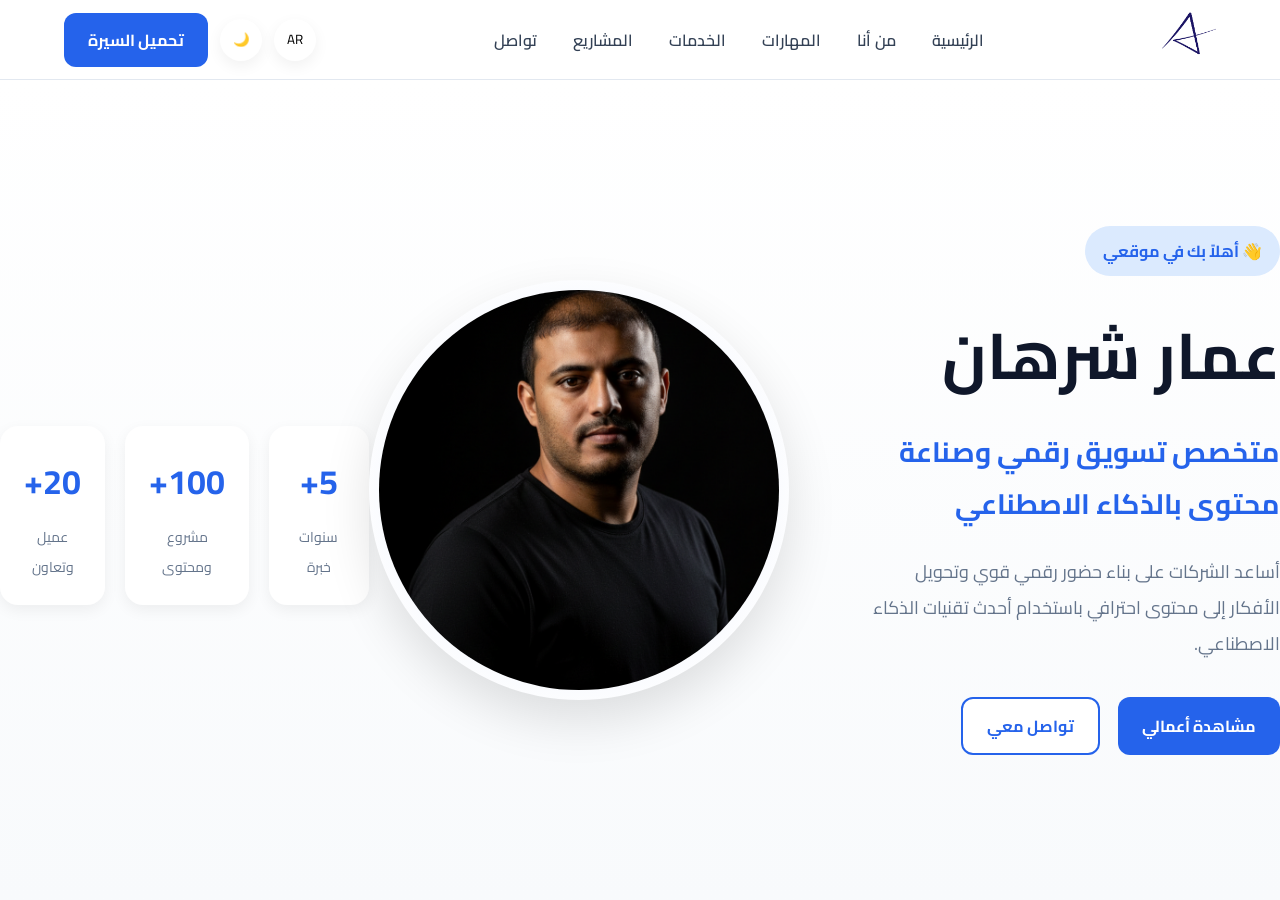
==== index.html @ 047b52b3 "Build premium header and hero section" ====
<!DOCTYPE html>
<html lang="ar" dir="rtl">

<head>

    <meta charset="UTF-8">

    <meta name="viewport" content="width=device-width, initial-scale=1.0">

    <title>عمار شرهان | Digital Marketing & AI</title>

    <meta name="description"
        content="الموقع الشخصي لعمار شرهان - متخصص في التسويق الرقمي وصناعة المحتوى الإبداعي بالذكاء الاصطناعي.">

    <!-- Google Font -->

    <link rel="preconnect" href="https://fonts.googleapis.com">

    <link rel="preconnect" href="https://fonts.gstatic.com" crossorigin>

    <link href="https://fonts.googleapis.com/css2?family=Cairo:wght@300;400;500;600;700;800&display=swap"
        rel="stylesheet">

    <!-- CSS -->

    <link rel="stylesheet" href="assets/css/variables.css">

    <link rel="stylesheet" href="assets/css/reset.css">

    <link rel="stylesheet" href="assets/css/typography.css">

    <link rel="stylesheet" href="assets/css/layout.css">

    <link rel="stylesheet" href="assets/css/components.css">

    <link rel="stylesheet" href="assets/css/style.css">

    <link rel="stylesheet" href="assets/css/responsive.css">

</head>

<body>

    <main>

        <header class="header">

    <div class="container">

        <a href="#" class="logo">

            <img src="assets/images/logo/logo.png" alt="Ammar Sharhan Logo">

        </a>

        <nav class="nav">

            <ul>

                <li><a href="#hero">الرئيسية</a></li>

                <li><a href="#about">من أنا</a></li>

                <li><a href="#skills">المهارات</a></li>

                <li><a href="#services">الخدمات</a></li>

                <li><a href="#projects">المشاريع</a></li>

                <li><a href="#contact">تواصل</a></li>

            </ul>

        </nav>

        <div class="header-actions">

            <button class="icon-btn" aria-label="تغيير اللغة">
                AR
            </button>

            <button class="icon-btn" aria-label="الوضع الليلي">
                🌙
            </button>

            <a href="assets/documents/ammar-sharhan-cv.pdf"
               class="btn btn-primary"
               download>

                تحميل السيرة

            </a>

        </div>

    </div>

</header>
<section id="hero" class="hero">

    <div class="container hero-container">

        <div class="hero-content">

            <span class="hero-badge">
                👋 أهلاً بك في موقعي
            </span>

            <h1>عمار شرهان</h1>

            <h2>
                متخصص تسويق رقمي وصناعة محتوى بالذكاء الاصطناعي
            </h2>

            <p>

                أساعد الشركات على بناء حضور رقمي قوي وتحويل الأفكار إلى محتوى احترافي باستخدام أحدث تقنيات الذكاء الاصطناعي.

            </p>

            <div class="hero-buttons">

                <a href="#projects" class="btn btn-primary">

                    مشاهدة أعمالي

                </a>

                <a href="#contact" class="btn btn-secondary">

                    تواصل معي

                </a>

            </div>

        </div>

        <div class="hero-image">

            <div class="hero-image-wrapper">

                <img src="assets/images/profile/profile.png"
                     alt="عمار شرهان">

            </div>

        </div>

    </div>
<div class="hero-stats">

    <div class="stat-card">

        <h3>5+</h3>

        <span>سنوات خبرة</span>

    </div>

    <div class="stat-card">

        <h3>100+</h3>

        <span>مشروع ومحتوى</span>

    </div>

    <div class="stat-card">

        <h3>20+</h3>

        <span>عميل وتعاون</span>

    </div>

</div>
</section>

        <section id="about"></section>

        <section id="skills"></section>

        <section id="services"></section>

        <section id="projects"></section>

        <section id="experience"></section>

        <section id="blog"></section>

        <section id="contact"></section>

    </main>

    <footer id="footer"></footer>

    <script src="assets/js/language.js"></script>

    <script src="assets/js/app.js"></script>

</body>

</html>
---- assets/css/variables.css ----
/* ==========================================
   Design Tokens
========================================== */

:root {

    /* Colors */

    --primary: #2563eb;
    --primary-dark: #1d4ed8;
    --primary-light: #dbeafe;

    --secondary: #0f172a;

    --text: #334155;
    --text-light: #64748b;

    --background: #f8fafc;
    --white: #ffffff;
    --border: #e2e8f0;

    /* Typography */

    --font-family: "Cairo", sans-serif;

    /* Radius */

    --radius-sm: 8px;
    --radius-md: 12px;
    --radius-lg: 20px;

    /* Shadows */

    --shadow-sm: 0 5px 15px rgba(0,0,0,.06);

    --shadow-md: 0 10px 30px rgba(0,0,0,.08);

    --shadow-lg: 0 20px 50px rgba(0,0,0,.12);

    /* Transition */

    --transition: .3s ease;

}
---- assets/css/typography.css ----
h1,h2,h3,h4,h5,h6{

    color:var(--secondary);

    font-weight:700;

}

p{

    color:var(--text-light);

    line-height:1.9;

}

.section-title{

    font-size:42px;

    margin-bottom:20px;

}

.section-description{

    max-width:700px;

}
---- assets/css/layout.css ----
/* ==========================================
   Layout
========================================== */

.container{
    width:min(1200px,90%);
    margin-inline:auto;
}

/* ==========================================
   Header
========================================== */

.header{

    position:fixed;

    top:0;

    right:0;

    width:100%;

    height:80px;

    background:rgba(255,255,255,.9);

    backdrop-filter:blur(12px);

    border-bottom:1px solid var(--border);

    z-index:999;

}

.header .container{

    height:100%;

    display:flex;

    align-items:center;

    justify-content:space-between;

}

.logo img{

    width:54px;

}

.nav ul{

    display:flex;

    align-items:center;

    gap:36px;

}

.nav a{

    font-weight:600;

    transition:var(--transition);

}

.nav a:hover{

    color:var(--primary);

}

.header-actions{

    display:flex;

    align-items:center;

    gap:12px;

}

/* ==========================================
   Hero
========================================== */

.hero{

    min-height:calc(100vh - 80px);

    display:flex;

    align-items:center;

    background:linear-gradient(180deg,#ffffff 0%,#f8fafc 100%);

}

.hero-container{

    display:grid;

    grid-template-columns:1.2fr .8fr;

    align-items:center;

    gap:80px;

}

.hero-content h1{

    font-size:64px;

    margin:20px 0 10px;

}

.hero-content h2{

    font-size:28px;

    color:var(--primary);

    margin-bottom:24px;

    font-weight:700;

}

.hero-content p{

    max-width:620px;

    font-size:18px;

    line-height:2;

    margin-bottom:35px;

}

.hero-buttons{

    display:flex;

    gap:18px;

    flex-wrap:wrap;

}

.hero-image{

    display:flex;

    justify-content:center;

}

.hero-image-wrapper{

    width:420px;

    height:420px;

    border-radius:50%;

    overflow:hidden;

    background:#fff;

    padding:10px;

    box-shadow:var(--shadow-lg);

    position:relative;

}

.hero-image-wrapper::before{

    content:"";

    position:absolute;

    inset:-20px;

    border-radius:50%;

    background:radial-gradient(circle,
    rgba(37,99,235,.18),
    transparent 70%);

    z-index:0;

}

.hero-image-wrapper img{

    position:relative;

    z-index:1;

    width:100%;

    height:100%;

    object-fit:cover;

    border-radius:50%;

}
---- assets/css/components.css ----
/* ==========================================
   Hero Badge
========================================== */

.hero-badge{

    display:inline-flex;

    align-items:center;

    padding:10px 18px;

    border-radius:999px;

    background:var(--primary-light);

    color:var(--primary);

    font-weight:700;

}

/* ==========================================
   Buttons
========================================== */

.btn{

    display:inline-flex;

    align-items:center;

    justify-content:center;

    padding:14px 28px;

    border-radius:12px;

    font-weight:700;

    transition:.3s;

}

.btn-primary{

    background:var(--primary);

    color:#fff;

}

.btn-primary:hover{

    background:var(--primary-dark);

    transform:translateY(-2px);

}

.btn-secondary{

    border:2px solid var(--primary);

    color:var(--primary);

    background:#fff;

}

.btn-secondary:hover{

    background:var(--primary);

    color:#fff;

}
/* ==========================================
   Stats
========================================== */

.hero-stats{

    display:grid;

    grid-template-columns:repeat(3,1fr);

    gap:20px;

    margin-top:50px;

}

.stat-card{

    background:#fff;

    padding:24px;

    border-radius:18px;

    text-align:center;

    box-shadow:var(--shadow-sm);

    transition:.3s;

}

.stat-card:hover{

    transform:translateY(-5px);

    box-shadow:var(--shadow-md);

}

.stat-card h3{

    font-size:34px;

    color:var(--primary);

    margin-bottom:8px;

}

.stat-card span{

    color:var(--text-light);

    font-size:14px;

}
---- assets/css/style.css ----
body{

    padding-top:80px;

}

.icon-btn{

    width:42px;

    height:42px;

    border:none;

    border-radius:50%;

    background:var(--white);

    box-shadow:var(--shadow-sm);

    cursor:pointer;

    transition:var(--transition);

}

.icon-btn:hover{

    background:var(--primary);

    color:#fff;

}

.btn{

    display:inline-flex;

    align-items:center;

    justify-content:center;

    padding:12px 24px;

    border-radius:12px;

    font-weight:700;

}

.btn-primary{

    background:var(--primary);

    color:#fff;

    transition:var(--transition);

}

.btn-primary:hover{

    background:var(--primary-dark);

}
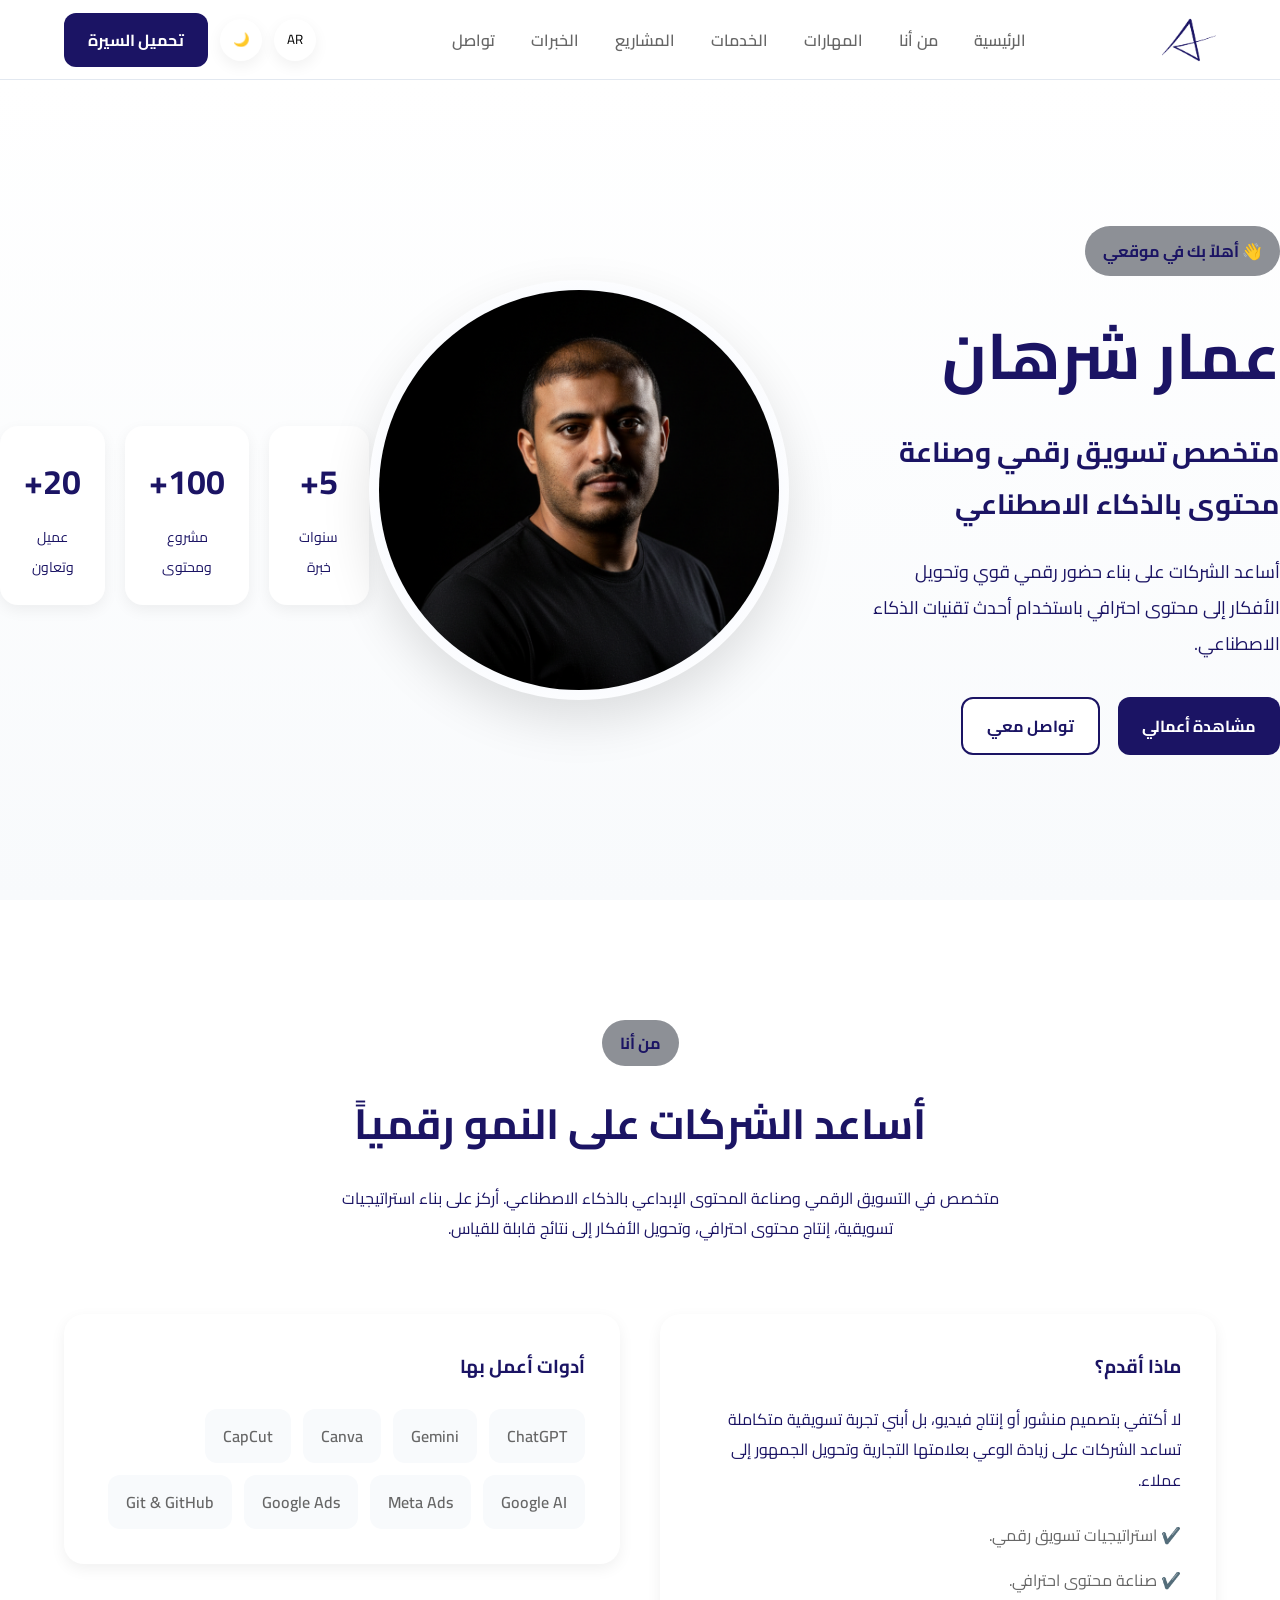
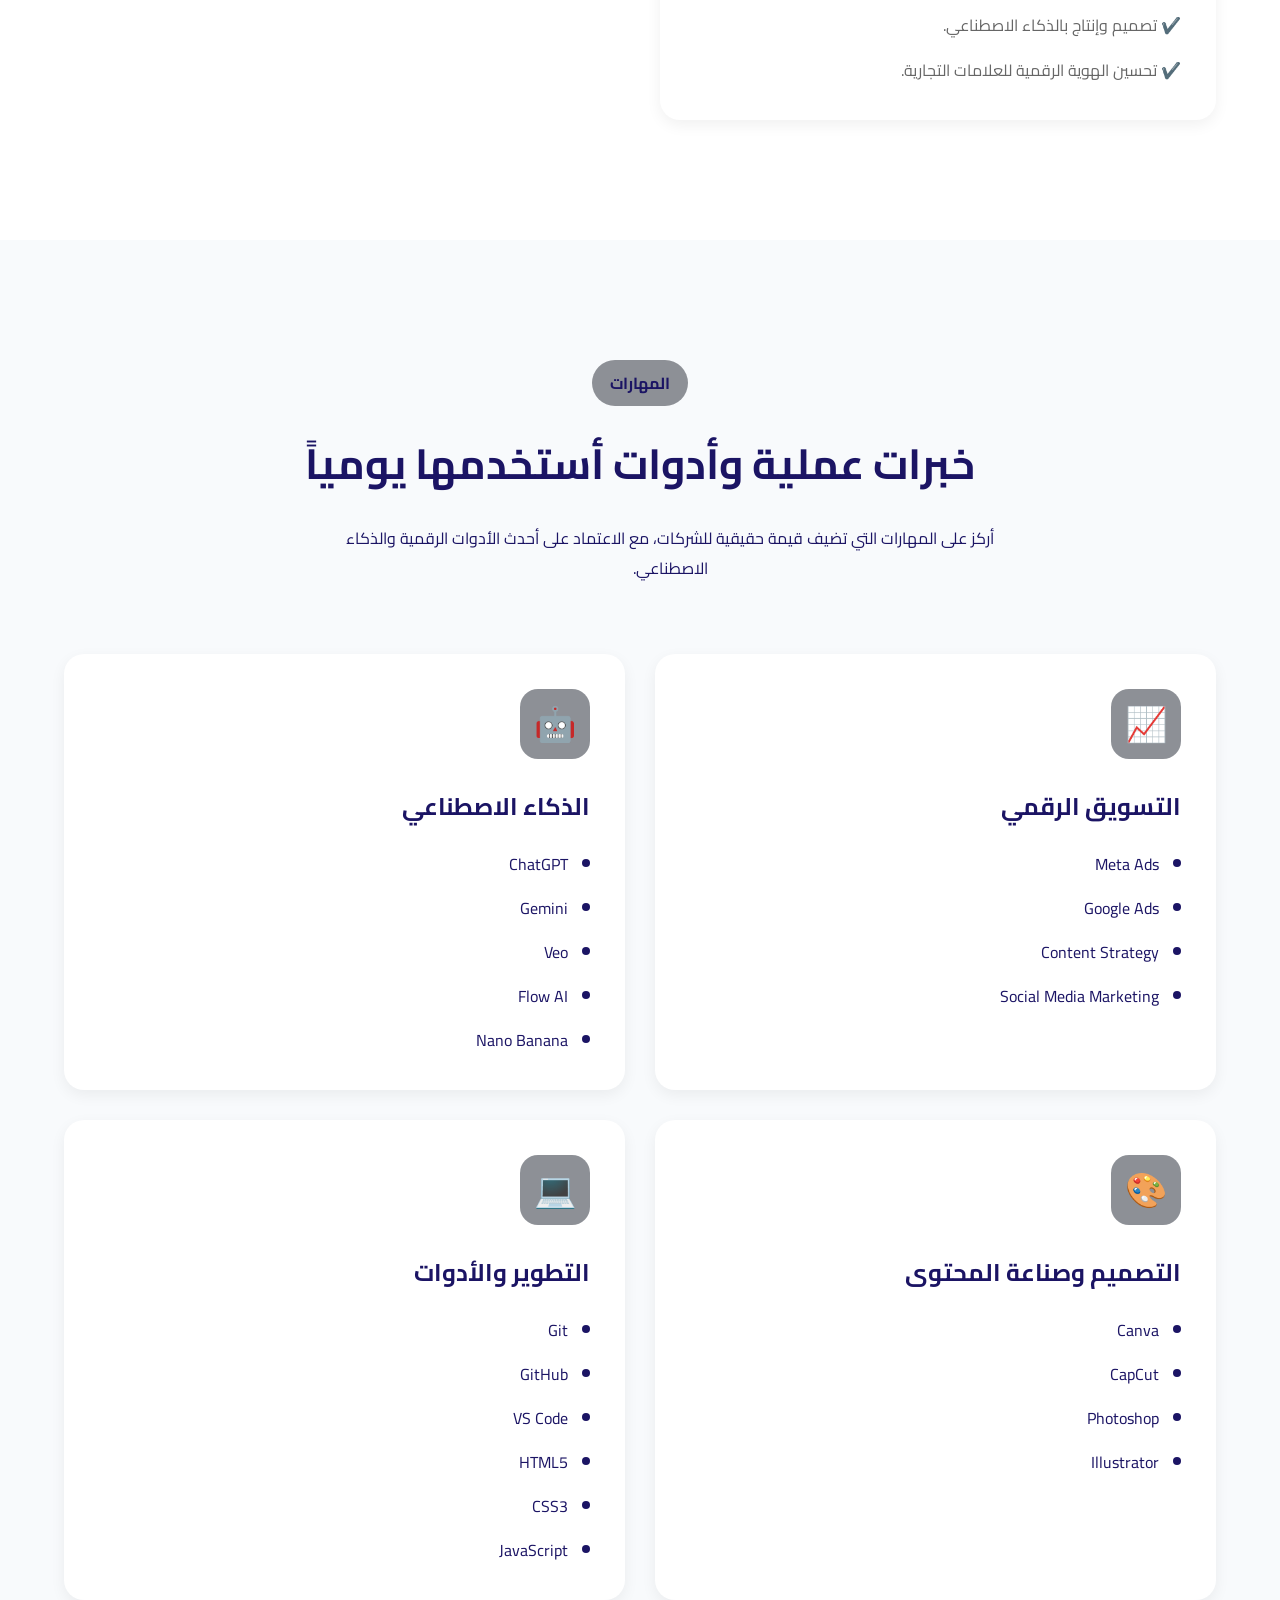
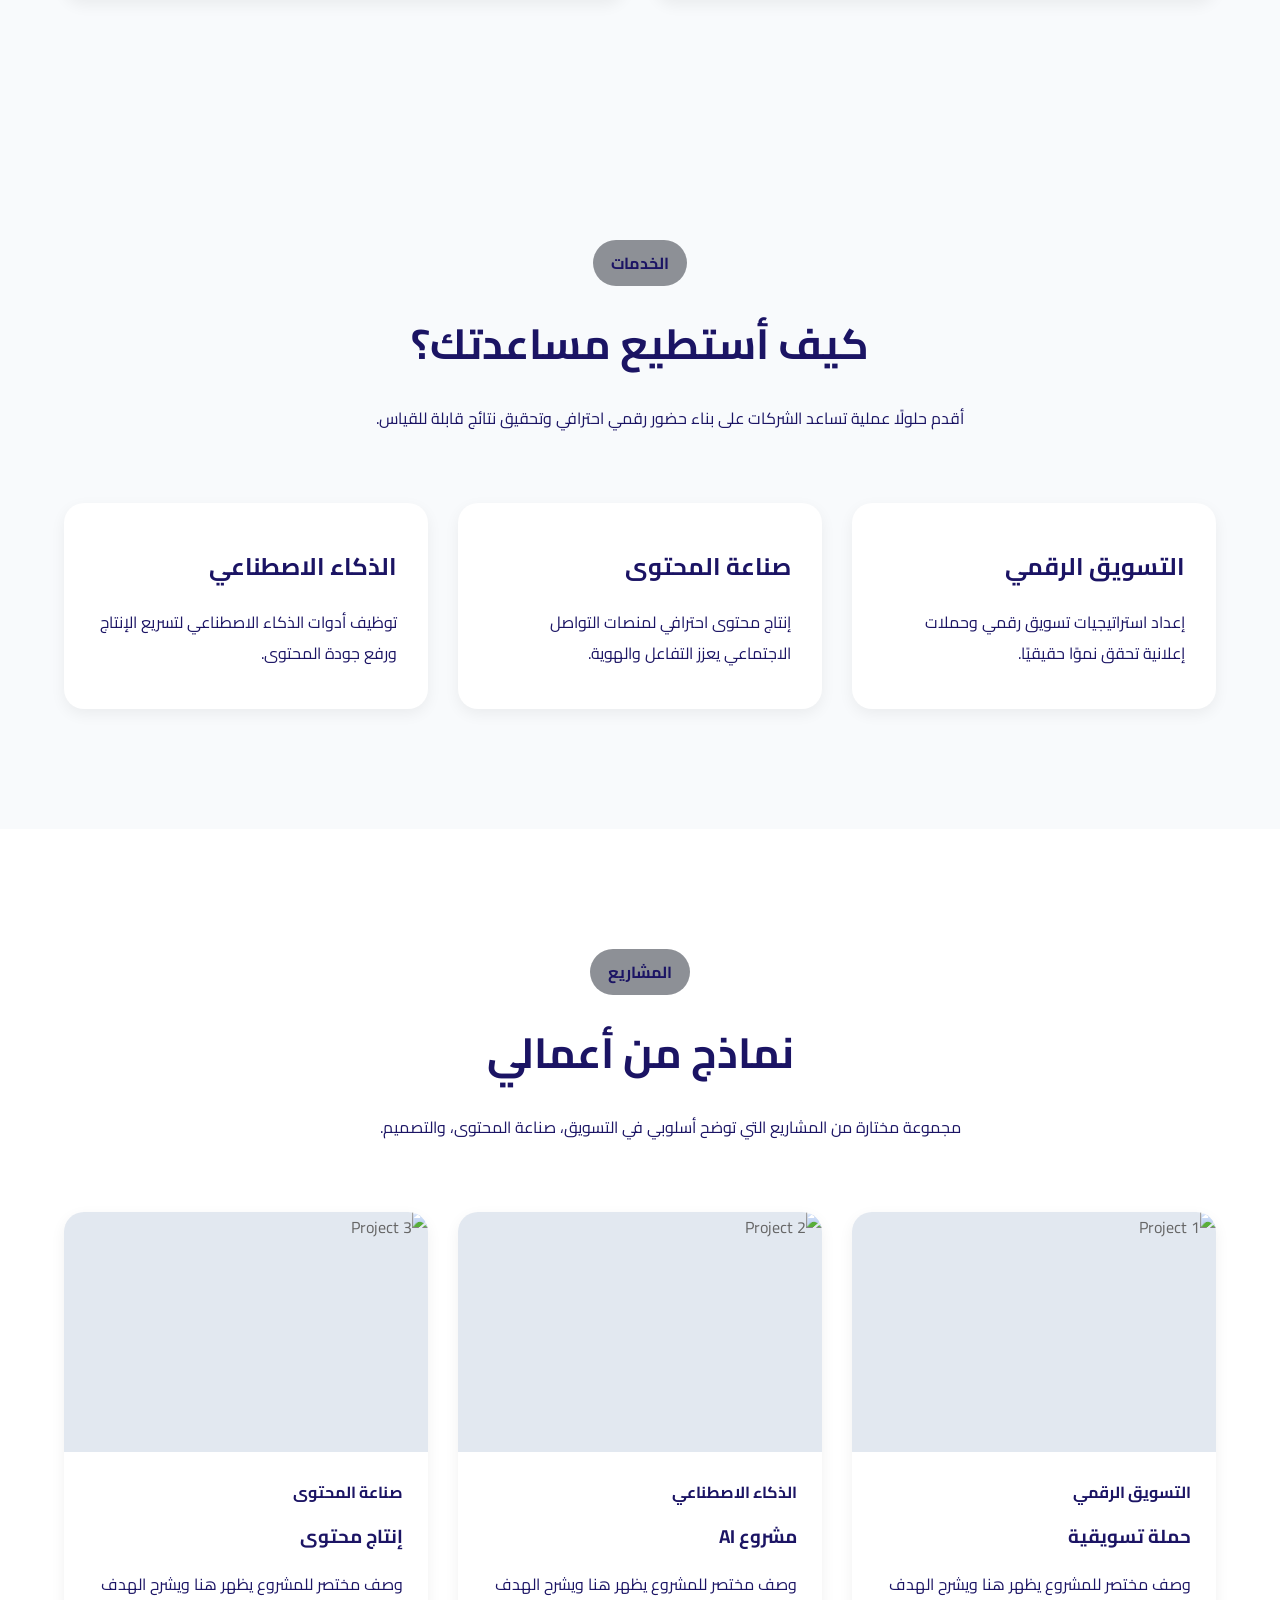
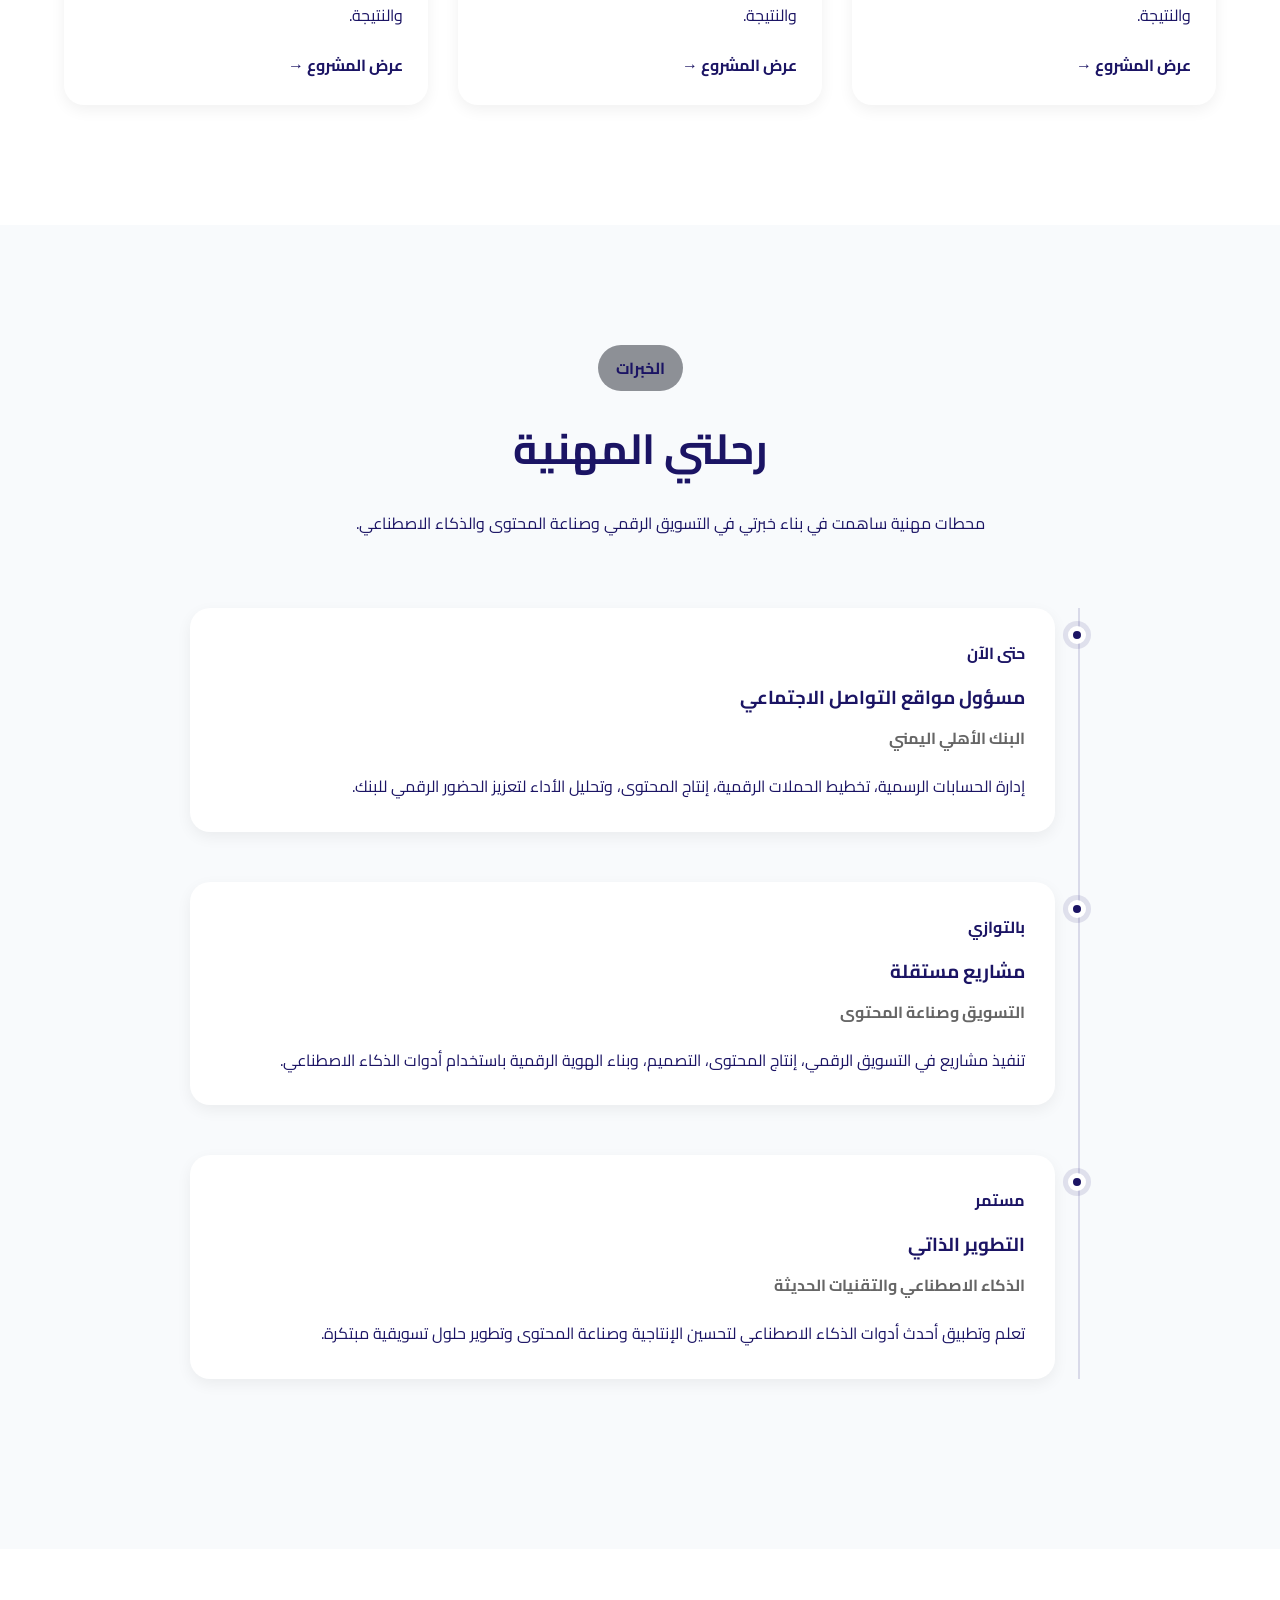
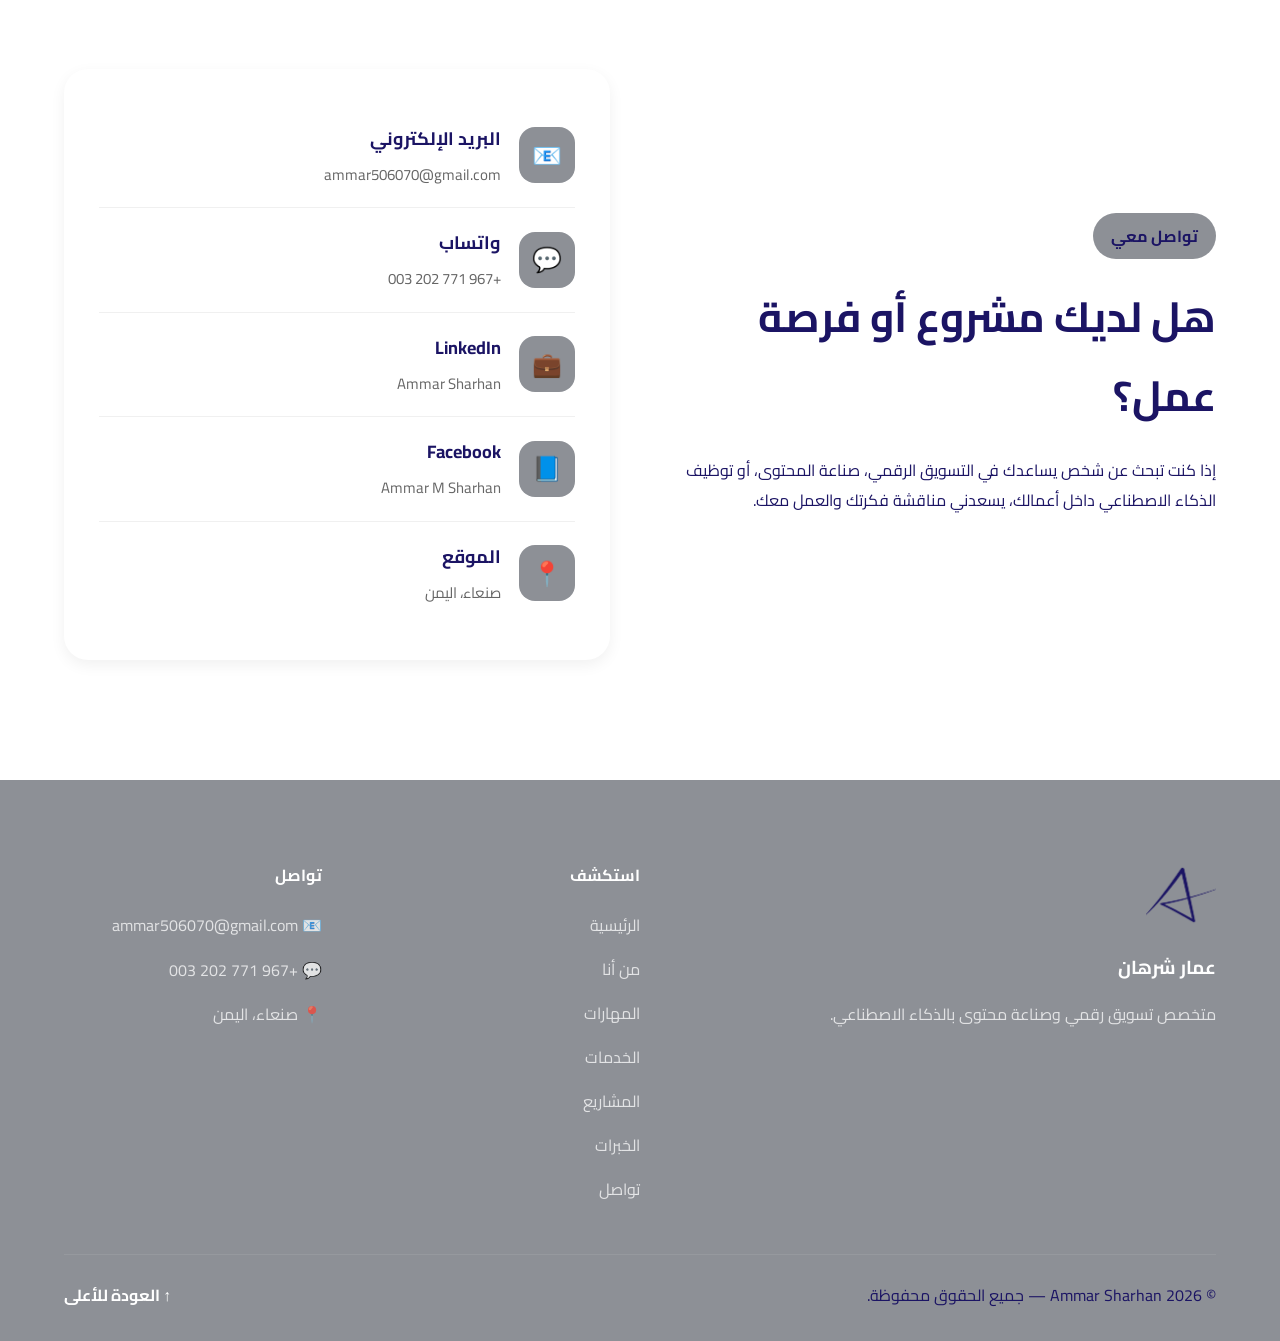
==== commit 1f4ae399: "Complete Sprint 1 - Full portfolio structure" ====
--- a/index.html
+++ b/index.html
@@ -66,6 +66,8 @@
                 <li><a href="#services">الخدمات</a></li>
 
                 <li><a href="#projects">المشاريع</a></li>
+
+                <li><a href="#experience">الخبرات</a></li>
 
                 <li><a href="#contact">تواصل</a></li>
 
@@ -177,23 +179,605 @@
 </div>
 </section>
 
-        <section id="about"></section>
-
-        <section id="skills"></section>
-
-        <section id="services"></section>
-
-        <section id="projects"></section>
-
-        <section id="experience"></section>
-
+        <section id="about" class="about">
+
+    <div class="container">
+
+        <div class="section-header">
+
+            <span class="section-badge">من أنا</span>
+
+            <h2 class="section-title">أساعد الشركات على النمو رقمياً</h2>
+
+            <p class="section-description">
+                متخصص في التسويق الرقمي وصناعة المحتوى الإبداعي بالذكاء الاصطناعي.
+                أركز على بناء استراتيجيات تسويقية، إنتاج محتوى احترافي، وتحويل الأفكار
+                إلى نتائج قابلة للقياس.
+            </p>
+
+        </div>
+
+        <div class="about-grid">
+
+            <div class="about-text">
+
+                <h3>ماذا أقدم؟</h3>
+
+                <p>
+                    لا أكتفي بتصميم منشور أو إنتاج فيديو، بل أبني تجربة تسويقية متكاملة
+                    تساعد الشركات على زيادة الوعي بعلامتها التجارية وتحويل الجمهور إلى عملاء.
+                </p>
+
+                <ul class="about-list">
+
+                    <li>✔️ استراتيجيات تسويق رقمي.</li>
+
+                    <li>✔️ صناعة محتوى احترافي.</li>
+
+                    <li>✔️ تصميم وإنتاج بالذكاء الاصطناعي.</li>
+
+                    <li>✔️ تحسين الهوية الرقمية للعلامات التجارية.</li>
+
+                </ul>
+
+            </div>
+
+            <div class="about-tools">
+
+                <h3>أدوات أعمل بها</h3>
+
+                <div class="tools-grid">
+
+                    <span>ChatGPT</span>
+                    <span>Gemini</span>
+                    <span>Canva</span>
+                    <span>CapCut</span>
+                    <span>Google AI</span>
+                    <span>Meta Ads</span>
+                    <span>Google Ads</span>
+                    <span>Git & GitHub</span>
+
+                </div>
+
+            </div>
+
+        </div>
+
+    </div>
+
+</section>
+
+        <section id="skills" class="skills">
+
+    <div class="container">
+
+        <div class="section-header">
+
+            <span class="section-badge">المهارات</span>
+
+            <h2 class="section-title">
+                خبرات عملية وأدوات أستخدمها يومياً
+            </h2>
+
+            <p class="section-description">
+                أركز على المهارات التي تضيف قيمة حقيقية للشركات، مع الاعتماد على أحدث الأدوات الرقمية والذكاء الاصطناعي.
+            </p>
+
+        </div>
+
+        <div class="skills-grid">
+
+            <article class="skill-card">
+
+                <div class="skill-icon">📈</div>
+
+                <h3>التسويق الرقمي</h3>
+
+                <ul>
+
+                    <li>Meta Ads</li>
+
+                    <li>Google Ads</li>
+
+                    <li>Content Strategy</li>
+
+                    <li>Social Media Marketing</li>
+
+                </ul>
+
+            </article>
+
+            <article class="skill-card">
+
+                <div class="skill-icon">🤖</div>
+
+                <h3>الذكاء الاصطناعي</h3>
+
+                <ul>
+
+                    <li>ChatGPT</li>
+
+                    <li>Gemini</li>
+
+                    <li>Veo</li>
+
+                    <li>Flow AI</li>
+
+                    <li>Nano Banana</li>
+
+                </ul>
+
+            </article>
+
+            <article class="skill-card">
+
+                <div class="skill-icon">🎨</div>
+
+                <h3>التصميم وصناعة المحتوى</h3>
+
+                <ul>
+
+                    <li>Canva</li>
+
+                    <li>CapCut</li>
+
+                    <li>Photoshop</li>
+
+                    <li>Illustrator</li>
+
+                </ul>
+
+            </article>
+
+            <article class="skill-card">
+
+                <div class="skill-icon">💻</div>
+
+                <h3>التطوير والأدوات</h3>
+
+                <ul>
+
+                    <li>Git</li>
+
+                    <li>GitHub</li>
+
+                    <li>VS Code</li>
+
+                    <li>HTML5</li>
+
+                    <li>CSS3</li>
+
+                    <li>JavaScript</li>
+
+                </ul>
+
+            </article>
+
+        </div>
+
+    </div>
+
+</section>
+
+        <section id="services" class="services">
+
+    <div class="container">
+
+        <div class="section-header">
+
+            <span class="section-badge">الخدمات</span>
+
+            <h2 class="section-title">كيف أستطيع مساعدتك؟</h2>
+
+            <p class="section-description">
+                أقدم حلولًا عملية تساعد الشركات على بناء حضور رقمي احترافي وتحقيق نتائج قابلة للقياس.
+            </p>
+
+        </div>
+
+        <div class="services-grid">
+
+            <article class="service-card">
+
+                <h3>التسويق الرقمي</h3>
+
+                <p>
+                    إعداد استراتيجيات تسويق رقمي وحملات إعلانية تحقق نموًا حقيقيًا.
+                </p>
+
+            </article>
+
+            <article class="service-card">
+
+                <h3>صناعة المحتوى</h3>
+
+                <p>
+                    إنتاج محتوى احترافي لمنصات التواصل الاجتماعي يعزز التفاعل والهوية.
+                </p>
+
+            </article>
+
+            <article class="service-card">
+
+                <h3>الذكاء الاصطناعي</h3>
+
+                <p>
+                    توظيف أدوات الذكاء الاصطناعي لتسريع الإنتاج ورفع جودة المحتوى.
+                </p>
+
+            </article>
+
+        </div>
+
+    </div>
+
+</section>
+
+        <section id="projects" class="projects">
+
+    <div class="container">
+
+        <div class="section-header">
+
+            <span class="section-badge">المشاريع</span>
+
+            <h2 class="section-title">نماذج من أعمالي</h2>
+
+            <p class="section-description">
+                مجموعة مختارة من المشاريع التي توضح أسلوبي في التسويق، صناعة المحتوى، والتصميم.
+            </p>
+
+        </div>
+
+        <div class="projects-grid">
+
+            <article class="project-card">
+
+                <img src="assets/images/projects/project-01.jpg" alt="Project 1">
+
+                <div class="project-content">
+
+                    <span>التسويق الرقمي</span>
+
+                    <h3>حملة تسويقية</h3>
+
+                    <p>
+                        وصف مختصر للمشروع يظهر هنا ويشرح الهدف والنتيجة.
+                    </p>
+
+                    <a href="#">عرض المشروع →</a>
+
+                </div>
+
+            </article>
+
+            <article class="project-card">
+
+                <img src="assets/images/projects/project-02.jpg" alt="Project 2">
+
+                <div class="project-content">
+
+                    <span>الذكاء الاصطناعي</span>
+
+                    <h3>مشروع AI</h3>
+
+                    <p>
+                        وصف مختصر للمشروع يظهر هنا ويشرح الهدف والنتيجة.
+                    </p>
+
+                    <a href="#">عرض المشروع →</a>
+
+                </div>
+
+            </article>
+
+            <article class="project-card">
+
+                <img src="assets/images/projects/project-03.jpg" alt="Project 3">
+
+                <div class="project-content">
+
+                    <span>صناعة المحتوى</span>
+
+                    <h3>إنتاج محتوى</h3>
+
+                    <p>
+                        وصف مختصر للمشروع يظهر هنا ويشرح الهدف والنتيجة.
+                    </p>
+
+                    <a href="#">عرض المشروع →</a>
+
+                </div>
+
+            </article>
+
+        </div>
+
+    </div>
+
+</section>
+
+<section id="experience" class="experience">
+
+    <div class="container">
+
+        <div class="section-header">
+
+            <span class="section-badge">الخبرات</span>
+
+            <h2 class="section-title">رحلتي المهنية</h2>
+
+            <p class="section-description">
+                محطات مهنية ساهمت في بناء خبرتي في التسويق الرقمي وصناعة المحتوى والذكاء الاصطناعي.
+            </p>
+
+        </div>
+
+        <div class="timeline">
+
+            <article class="timeline-item">
+
+                <div class="timeline-dot"></div>
+
+                <div class="timeline-content">
+
+                    <span class="timeline-date">
+                        حتى الآن
+                    </span>
+
+                    <h3>مسؤول مواقع التواصل الاجتماعي</h3>
+
+                    <h4>البنك الأهلي اليمني</h4>
+
+                    <p>
+                        إدارة الحسابات الرسمية، تخطيط الحملات الرقمية، إنتاج المحتوى، وتحليل الأداء لتعزيز الحضور الرقمي للبنك.
+                    </p>
+
+                </div>
+
+            </article>
+
+            <article class="timeline-item">
+
+                <div class="timeline-dot"></div>
+
+                <div class="timeline-content">
+
+                    <span class="timeline-date">
+                        بالتوازي
+                    </span>
+
+                    <h3>مشاريع مستقلة</h3>
+
+                    <h4>التسويق وصناعة المحتوى</h4>
+
+                    <p>
+                        تنفيذ مشاريع في التسويق الرقمي، إنتاج المحتوى، التصميم، وبناء الهوية الرقمية باستخدام أدوات الذكاء الاصطناعي.
+                    </p>
+
+                </div>
+
+            </article>
+
+            <article class="timeline-item">
+
+                <div class="timeline-dot"></div>
+
+                <div class="timeline-content">
+
+                    <span class="timeline-date">
+                        مستمر
+                    </span>
+
+                    <h3>التطوير الذاتي</h3>
+
+                    <h4>الذكاء الاصطناعي والتقنيات الحديثة</h4>
+
+                    <p>
+                        تعلم وتطبيق أحدث أدوات الذكاء الاصطناعي لتحسين الإنتاجية وصناعة المحتوى وتطوير حلول تسويقية مبتكرة.
+                    </p>
+
+                </div>
+
+            </article>
+
+        </div>
+
+    </div>
+
+</section>
         <section id="blog"></section>
 
-        <section id="contact"></section>
+        <section id="contact" class="contact">
+
+    <div class="container">
+
+        <div class="contact-wrapper">
+
+            <div class="contact-content">
+
+                <span class="section-badge">
+                    تواصل معي
+                </span>
+
+                <h2 class="section-title">
+                    هل لديك مشروع أو فرصة عمل؟
+                </h2>
+
+                <p class="section-description">
+
+                    إذا كنت تبحث عن شخص يساعدك في التسويق الرقمي،
+                    صناعة المحتوى، أو توظيف الذكاء الاصطناعي داخل
+                    أعمالك، يسعدني مناقشة فكرتك والعمل معك.
+
+                </p>
+
+            </div>
+
+            <div class="contact-card">
+
+                <a href="mailto:ammar506070@gmail.com" class="contact-item">
+
+                    <span>📧</span>
+
+                    <div>
+
+                        <h4>البريد الإلكتروني</h4>
+
+                        <p>ammar506070@gmail.com</p>
+
+                    </div>
+
+                </a>
+
+                <a href="https://wa.me/967771202003"
+                   target="_blank"
+                   class="contact-item">
+
+                    <span>💬</span>
+
+                    <div>
+
+                        <h4>واتساب</h4>
+
+                        <p>+967 771 202 003</p>
+
+                    </div>
+
+                </a>
+
+                <a href="https://www.linkedin.com/in/ammar-sharhan-7b46651a7"
+                   target="_blank"
+                   class="contact-item">
+
+                    <span>💼</span>
+
+                    <div>
+
+                        <h4>LinkedIn</h4>
+
+                        <p>Ammar Sharhan</p>
+
+                    </div>
+
+                </a>
+
+                <a href="https://www.facebook.com/AmmarMSharhan"
+                   target="_blank"
+                   class="contact-item">
+
+                    <span>📘</span>
+
+                    <div>
+
+                        <h4>Facebook</h4>
+
+                        <p>Ammar M Sharhan</p>
+
+                    </div>
+
+                </a>
+
+                <div class="contact-item">
+
+                    <span>📍</span>
+
+                    <div>
+
+                        <h4>الموقع</h4>
+
+                        <p>صنعاء، اليمن</p>
+
+                    </div>
+
+                </div>
+
+            </div>
+
+        </div>
+
+    </div>
+
+</section>
 
     </main>
 
-    <footer id="footer"></footer>
+    <footer class="footer">
+
+    <div class="container">
+
+        <div class="footer-grid">
+
+            <div class="footer-brand">
+
+                <img src="assets/images/logo/logo.png"
+                     alt="Ammar Sharhan Logo">
+
+                <h3>عمار شرهان</h3>
+
+                <p>
+                    متخصص تسويق رقمي وصناعة محتوى بالذكاء الاصطناعي.
+                </p>
+
+            </div>
+
+            <div class="footer-links">
+
+                <h4>استكشف</h4>
+
+                <ul>
+
+                    <li><a href="#hero">الرئيسية</a></li>
+
+                    <li><a href="#about">من أنا</a></li>
+
+                    <li><a href="#skills">المهارات</a></li>
+
+                    <li><a href="#services">الخدمات</a></li>
+
+                    <li><a href="#projects">المشاريع</a></li>
+
+                    <li><a href="#experience">الخبرات</a></li>
+
+                    <li><a href="#contact">تواصل</a></li>
+
+                </ul>
+
+            </div>
+
+            <div class="footer-contact">
+
+                <h4>تواصل</h4>
+
+                <p>📧 ammar506070@gmail.com</p>
+
+                <p>💬 +967 771 202 003</p>
+
+                <p>📍 صنعاء، اليمن</p>
+
+            </div>
+
+        </div>
+
+        <div class="footer-bottom">
+
+            <p>
+
+                © 2026 Ammar Sharhan — جميع الحقوق محفوظة.
+
+            </p>
+
+            <a href="#hero" class="back-to-top">
+
+                ↑ العودة للأعلى
+
+            </a>
+
+        </div>
+
+    </div>
+
+</footer>
 
     <script src="assets/js/language.js"></script>
 
--- a/assets/css/variables.css
+++ b/assets/css/variables.css
@@ -6,14 +6,14 @@
 
     /* Colors */
 
-    --primary: #2563eb;
-    --primary-dark: #1d4ed8;
-    --primary-light: #dbeafe;
+    --primary: #1b1464;
+    --primary-dark: #103aaf;
+    --primary-light: #8d9096;
 
-    --secondary: #0f172a;
+    --secondary: #1b1464;
 
-    --text: #334155;
-    --text-light: #64748b;
+    --text: #1b1464;
+    --text-light: #1b1464;
 
     --background: #f8fafc;
     --white: #ffffff;
--- a/assets/css/layout.css
+++ b/assets/css/layout.css
@@ -215,4 +215,209 @@
 
     border-radius:50%;
 
+}
+/* ==========================================
+   About Section
+========================================== */
+
+.about{
+
+    padding:120px 0;
+
+    background:#fff;
+
+}
+
+.section-header{
+
+    text-align:center;
+
+    max-width:760px;
+
+    margin:0 auto 70px;
+
+}
+
+.about-grid{
+
+    display:grid;
+
+    grid-template-columns:1fr 1fr;
+
+    gap:40px;
+
+    align-items:start;
+
+}
+/* ==========================================
+   Services Section
+========================================== */
+
+.services{
+
+    padding:120px 0;
+
+    background:var(--background);
+
+}
+
+.services-grid{
+
+    display:grid;
+
+    grid-template-columns:repeat(3,1fr);
+
+    gap:30px;
+
+    margin-top:60px;
+
+}
+/* ==========================================
+   Projects Section
+========================================== */
+
+.projects{
+
+    padding:120px 0;
+
+    background:#fff;
+
+}
+
+.projects-grid{
+
+    display:grid;
+
+    grid-template-columns:repeat(3,1fr);
+
+    gap:30px;
+
+    margin-top:60px;
+
+}
+/* ==========================================
+   Skills Section
+========================================== */
+
+.skills{
+
+    padding:120px 0;
+
+    background:var(--background);
+
+}
+
+.skills-grid{
+
+    display:grid;
+
+    grid-template-columns:repeat(2,1fr);
+
+    gap:30px;
+
+    margin-top:60px;
+
+}
+/* ==========================================
+   Experience Section
+========================================== */
+
+.experience{
+
+    padding:120px 0;
+
+    background:var(--background);
+
+}
+
+.timeline{
+
+    position:relative;
+
+    max-width:900px;
+
+    margin:70px auto 0;
+
+    padding-right:35px;
+
+}
+
+.timeline::before{
+
+    content:"";
+
+    position:absolute;
+
+    right:10px;
+
+    top:0;
+
+    width:2px;
+
+    height:100%;
+
+    background:rgba(43,39,124,.15);
+
+}
+/* ==========================================
+   Contact Layout
+========================================== */
+
+.contact{
+
+    padding:120px 0;
+
+    background:#ffffff;
+
+}
+
+.contact-wrapper{
+
+    display:grid;
+
+    grid-template-columns:1fr 1fr;
+
+    gap:60px;
+
+    align-items:center;
+
+}
+/* ==========================================
+   Footer
+========================================== */
+
+.footer{
+
+    background:#8d9096;
+
+    color:#fff;
+
+    padding:80px 0 30px;
+
+}
+
+.footer-grid{
+
+    display:grid;
+
+    grid-template-columns:2fr 1fr 1fr;
+
+    gap:60px;
+
+}
+
+.footer-bottom{
+
+    margin-top:50px;
+
+    padding-top:25px;
+
+    border-top:1px solid rgba(255,255,255,.08);
+
+    display:flex;
+
+    justify-content:space-between;
+
+    align-items:center;
+
 }
--- a/assets/css/components.css
+++ b/assets/css/components.css
@@ -131,4 +131,562 @@
 
     font-size:14px;
 
+}
+/* ==========================================
+   About
+========================================== */
+
+.section-badge{
+
+    display:inline-block;
+
+    padding:8px 18px;
+
+    border-radius:999px;
+
+    background:var(--primary-light);
+
+    color:var(--primary);
+
+    font-weight:700;
+
+    margin-bottom:18px;
+
+}
+
+.about-text,
+.about-tools{
+
+    background:#fff;
+
+    padding:35px;
+
+    border-radius:20px;
+
+    box-shadow:var(--shadow-sm);
+
+}
+
+.about-text h3,
+.about-tools h3{
+
+    margin-bottom:20px;
+
+}
+
+.about-list{
+
+    margin-top:25px;
+
+    display:grid;
+
+    gap:15px;
+
+}
+
+.tools-grid{
+
+    display:flex;
+
+    flex-wrap:wrap;
+
+    gap:12px;
+
+    margin-top:25px;
+
+}
+
+.tools-grid span{
+
+    background:var(--background);
+
+    padding:12px 18px;
+
+    border-radius:12px;
+
+    font-weight:600;
+
+    transition:.3s;
+
+}
+
+.tools-grid span:hover{
+
+    background:var(--primary);
+
+    color:#fff;
+
+    transform:translateY(-3px);
+
+}
+/* ==========================================
+   Service Card
+========================================== */
+
+.service-card{
+
+    background:#fff;
+
+    padding:40px 30px;
+
+    border-radius:20px;
+
+    box-shadow:var(--shadow-sm);
+
+    transition:var(--transition);
+
+    border:1px solid transparent;
+
+}
+
+.service-card:hover{
+
+    transform:translateY(-8px);
+
+    border-color:var(--primary-light);
+
+    box-shadow:var(--shadow-lg);
+
+}
+
+.service-card h3{
+
+    margin-bottom:18px;
+
+    color:var(--secondary);
+
+    font-size:24px;
+
+}
+
+.service-card p{
+
+    line-height:1.9;
+
+}
+/* ==========================================
+   Project Card
+========================================== */
+
+.project-card{
+
+    background:#fff;
+
+    border-radius:20px;
+
+    overflow:hidden;
+
+    box-shadow:var(--shadow-sm);
+
+    transition:var(--transition);
+
+}
+
+.project-card:hover{
+
+    transform:translateY(-8px);
+
+    box-shadow:var(--shadow-lg);
+
+}
+
+.project-card img{
+
+    width:100%;
+
+    height:240px;
+
+    object-fit:cover;
+
+    background:#e2e8f0;
+
+}
+
+.project-content{
+
+    padding:25px;
+
+}
+
+.project-content span{
+
+    display:inline-block;
+
+    margin-bottom:12px;
+
+    color:var(--primary);
+
+    font-weight:700;
+
+}
+
+.project-content h3{
+
+    margin-bottom:15px;
+
+}
+
+.project-content p{
+
+    margin-bottom:20px;
+
+}
+
+.project-content a{
+
+    color:var(--primary);
+
+    font-weight:700;
+
+}
+/* ==========================================
+   Skills Cards
+========================================== */
+
+.skill-card{
+
+    background:#fff;
+
+    border-radius:20px;
+
+    padding:35px;
+
+    box-shadow:var(--shadow-sm);
+
+    transition:var(--transition);
+
+}
+
+.skill-card:hover{
+
+    transform:translateY(-8px);
+
+    box-shadow:var(--shadow-lg);
+
+}
+
+.skill-icon{
+
+    width:70px;
+
+    height:70px;
+
+    display:flex;
+
+    align-items:center;
+
+    justify-content:center;
+
+    font-size:34px;
+
+    border-radius:18px;
+
+    background:var(--primary-light);
+
+    margin-bottom:25px;
+
+}
+
+.skill-card h3{
+
+    margin-bottom:20px;
+
+    font-size:24px;
+
+}
+
+.skill-card ul{
+
+    display:flex;
+
+    flex-direction:column;
+
+    gap:14px;
+
+}
+
+.skill-card li{
+
+    position:relative;
+
+    padding-right:22px;
+
+    color:var(--text);
+
+}
+
+.skill-card li::before{
+
+    content:"";
+
+    position:absolute;
+
+    right:0;
+
+    top:10px;
+
+    width:8px;
+
+    height:8px;
+
+    border-radius:50%;
+
+    background:var(--primary);
+
+}
+/* ==========================================
+   Timeline
+========================================== */
+
+.timeline-item{
+
+    position:relative;
+
+    margin-bottom:50px;
+
+}
+
+.timeline-dot{
+
+    position:absolute;
+
+    right:-31px;
+
+    top:18px;
+
+    width:18px;
+
+    height:18px;
+
+    border-radius:50%;
+
+    background:var(--primary);
+
+    border:5px solid #fff;
+
+    box-shadow:0 0 0 5px rgba(43,39,124,.12);
+
+}
+
+.timeline-content{
+
+    background:#fff;
+
+    padding:30px;
+
+    border-radius:20px;
+
+    box-shadow:var(--shadow-sm);
+
+    transition:var(--transition);
+
+}
+
+.timeline-content:hover{
+
+    transform:translateY(-6px);
+
+    box-shadow:var(--shadow-lg);
+
+}
+
+.timeline-date{
+
+    display:inline-block;
+
+    margin-bottom:12px;
+
+    color:var(--primary);
+
+    font-weight:700;
+
+}
+
+.timeline-content h3{
+
+    margin-bottom:8px;
+
+}
+
+.timeline-content h4{
+
+    margin-bottom:18px;
+
+    color:#666;
+
+    font-size:16px;
+
+}
+/* ==========================================
+   Contact
+========================================== */
+
+.contact-card{
+
+    background:#ffffff;
+
+    border-radius:24px;
+
+    padding:35px;
+
+    box-shadow:var(--shadow-sm);
+
+}
+
+.contact-item{
+
+    display:flex;
+
+    align-items:center;
+
+    gap:18px;
+
+    text-decoration:none;
+
+    color:inherit;
+
+    padding:18px 0;
+
+    border-bottom:1px solid rgba(0,0,0,.06);
+
+    transition:var(--transition);
+
+}
+
+.contact-item:last-child{
+
+    border-bottom:none;
+
+}
+
+.contact-item:hover{
+
+    transform:translateX(-6px);
+
+}
+
+.contact-item span{
+
+    width:56px;
+
+    height:56px;
+
+    border-radius:16px;
+
+    display:flex;
+
+    align-items:center;
+
+    justify-content:center;
+
+    font-size:24px;
+
+    background:var(--primary-light);
+
+}
+
+.contact-item h4{
+
+    margin-bottom:6px;
+
+    font-size:18px;
+
+}
+
+.contact-item p{
+
+    color:#666;
+
+    font-size:15px;
+
+}
+/* ==========================================
+   Footer
+========================================== */
+
+.footer-brand img{
+
+    width:70px;
+
+    margin-bottom:20px;
+
+}
+
+.footer-brand h3{
+
+    margin-bottom:15px;
+
+    color:#fff;
+
+}
+
+.footer-brand p{
+
+    color:rgba(255,255,255,.75);
+
+    line-height:1.8;
+
+}
+
+.footer-links h4,
+.footer-contact h4{
+
+    margin-bottom:20px;
+
+    color:#fff;
+
+}
+
+.footer-links ul{
+
+    display:flex;
+
+    flex-direction:column;
+
+    gap:14px;
+
+}
+
+.footer-links a{
+
+    color:rgba(255,255,255,.75);
+
+    text-decoration:none;
+
+    transition:.3s;
+
+}
+
+.footer-links a:hover{
+
+    color:#fff;
+
+    padding-right:8px;
+
+}
+
+.footer-contact p{
+
+    margin-bottom:14px;
+
+    color:rgba(255,255,255,.75);
+
+}
+
+.back-to-top{
+
+    color:#fff;
+
+    text-decoration:none;
+
+    font-weight:700;
+
+    transition:.3s;
+
+}
+
+.back-to-top:hover{
+
+    transform:translateY(-3px);
+
 }
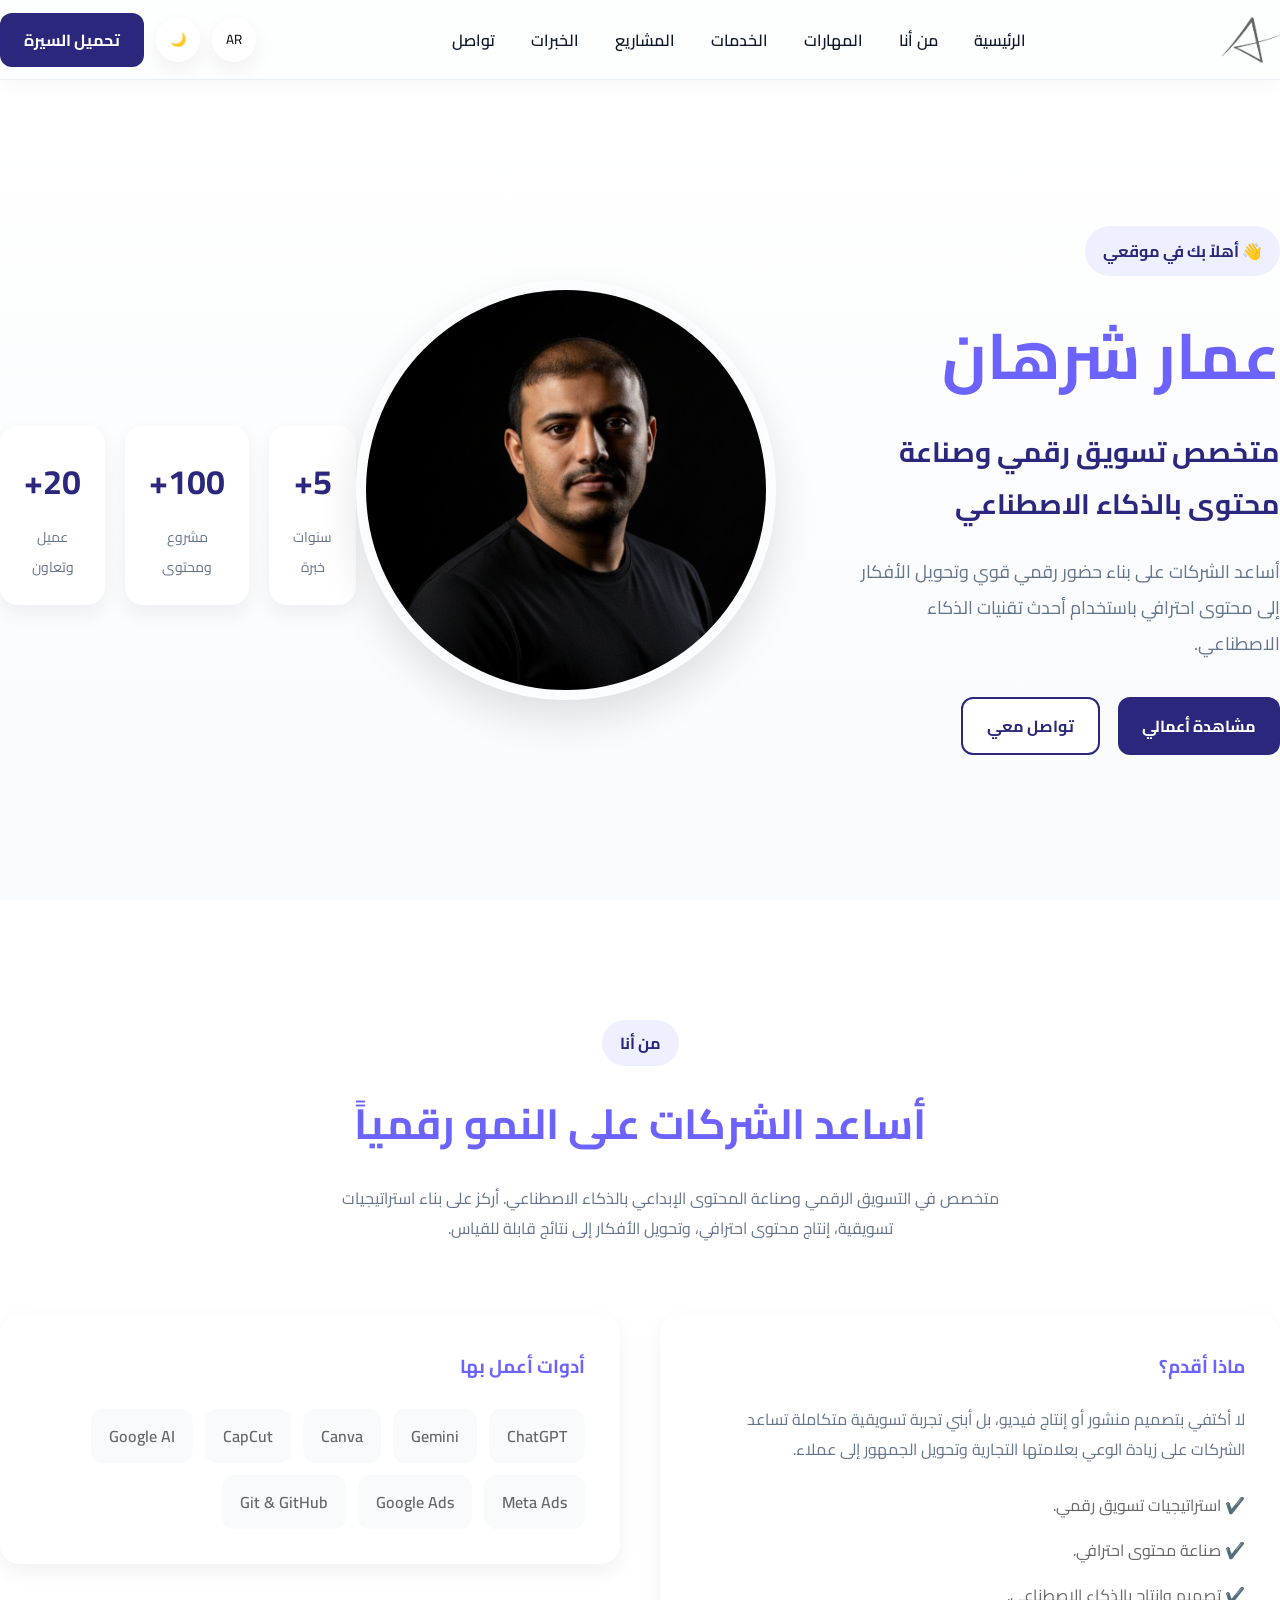
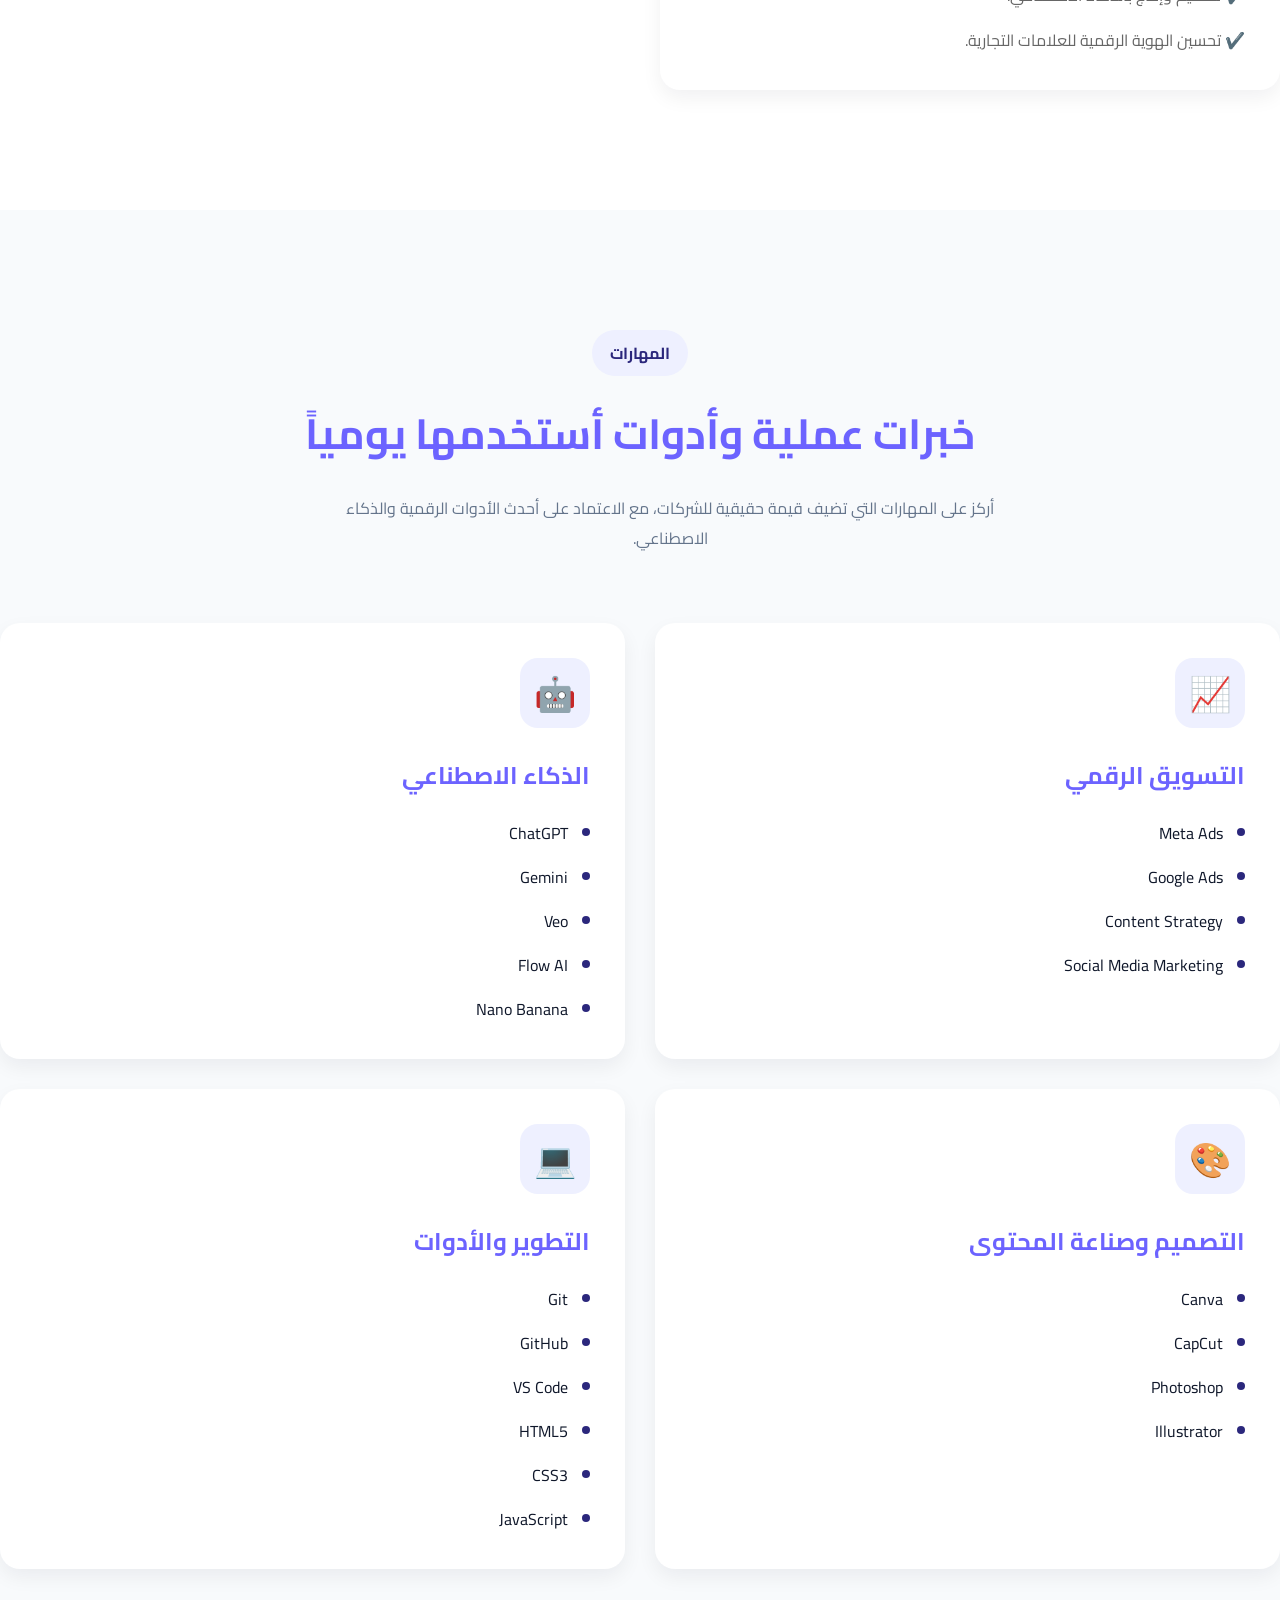
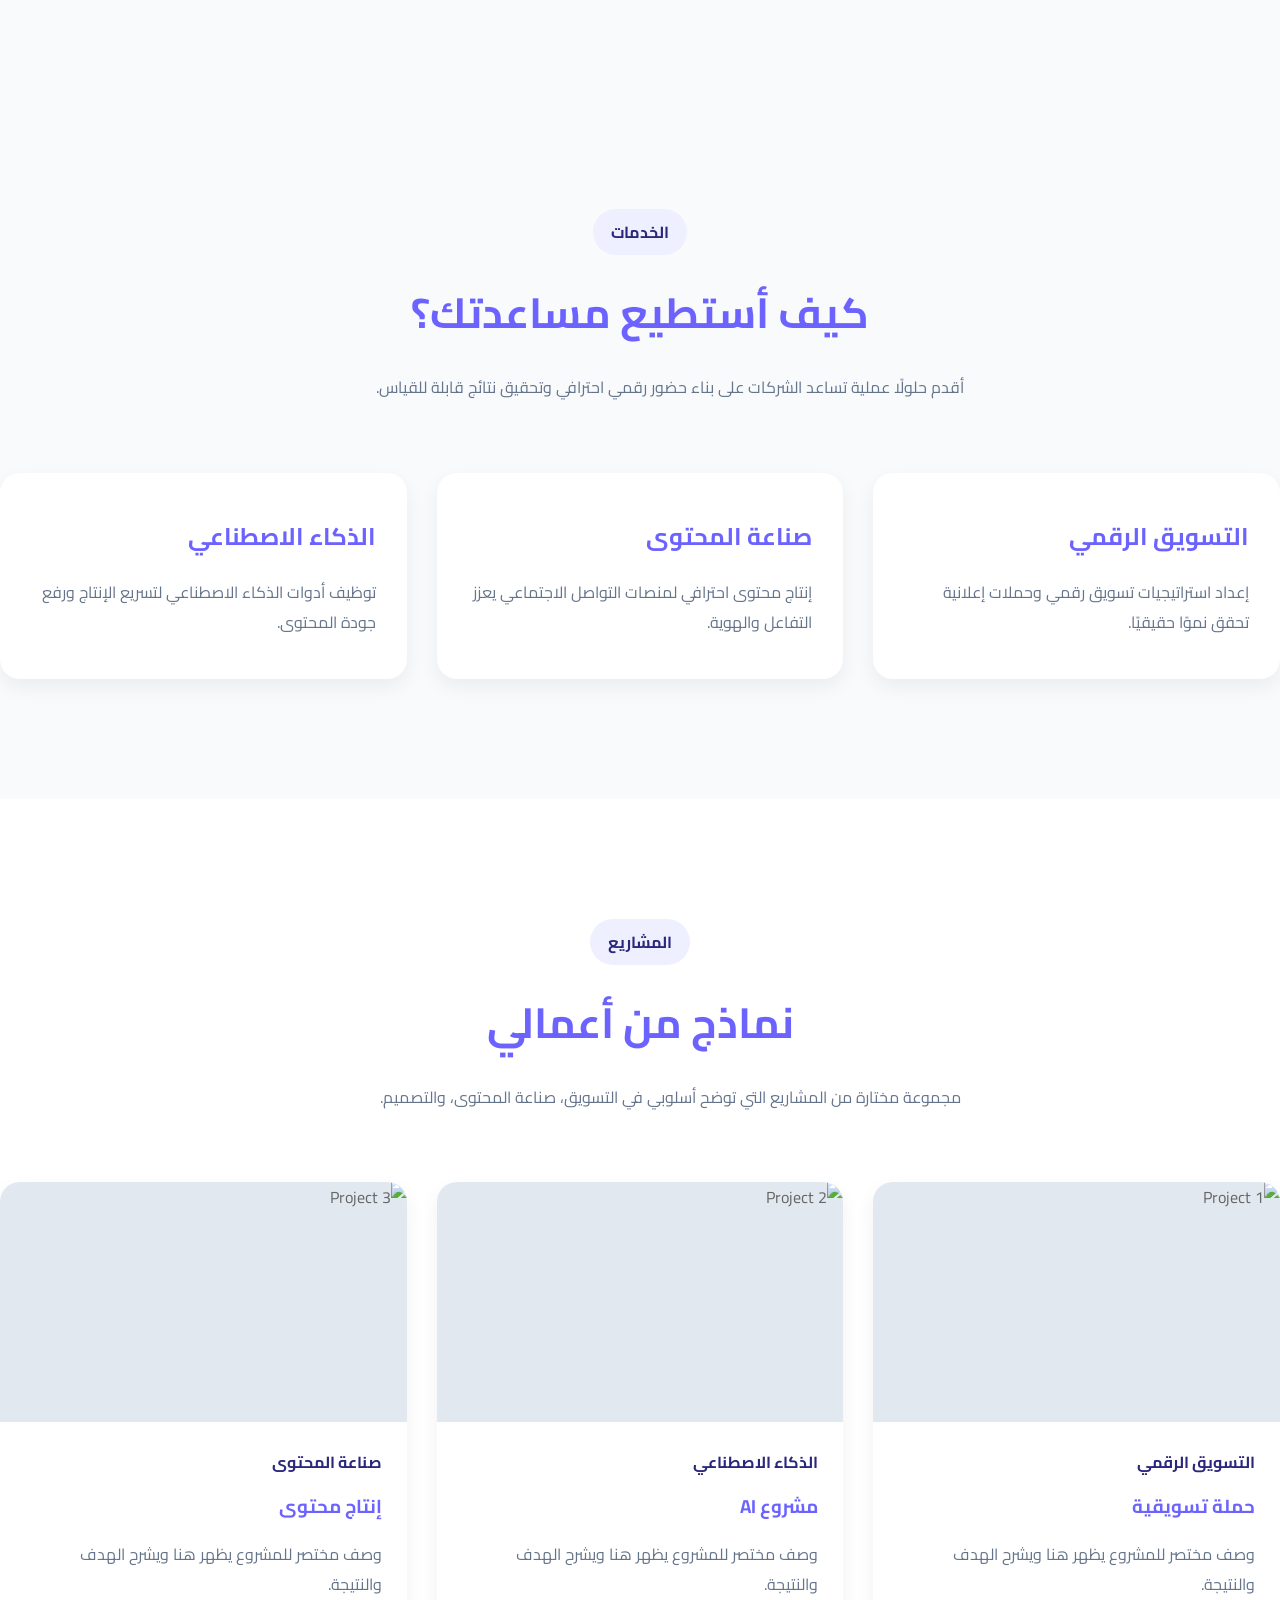
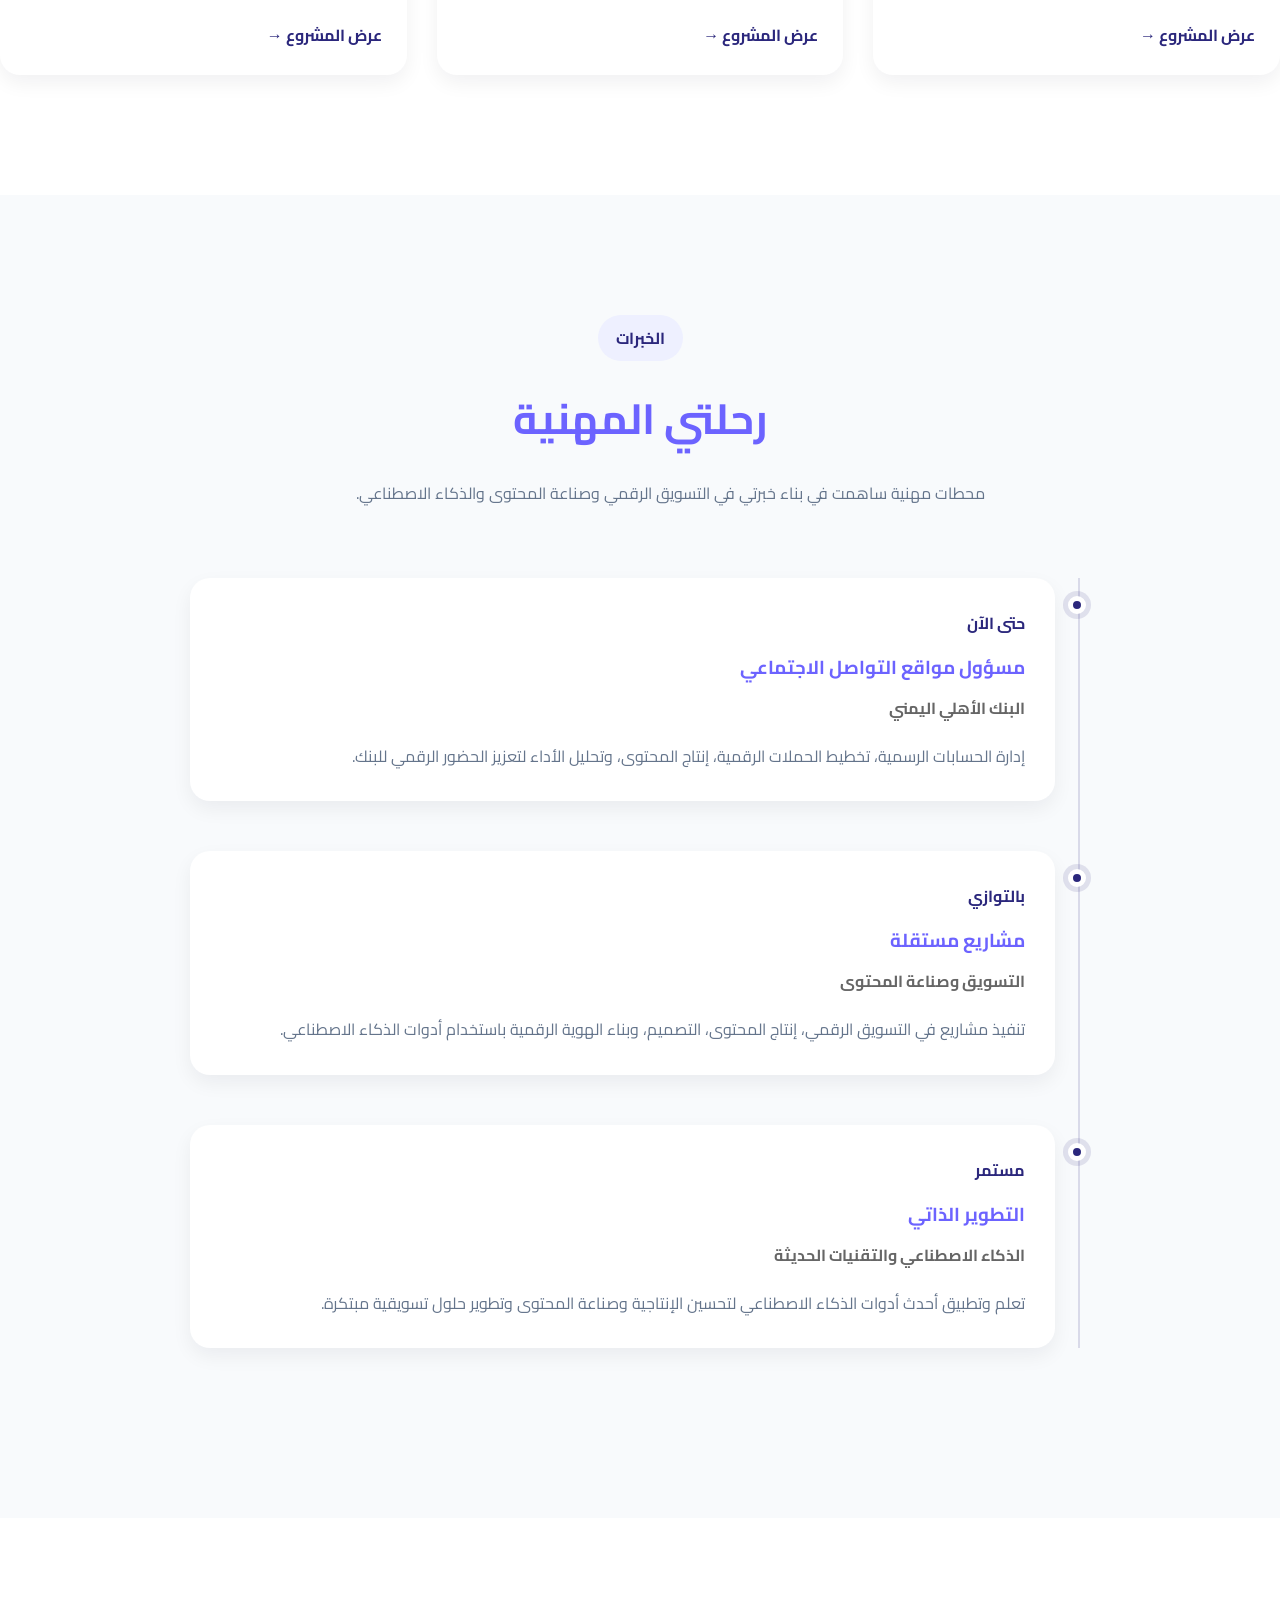
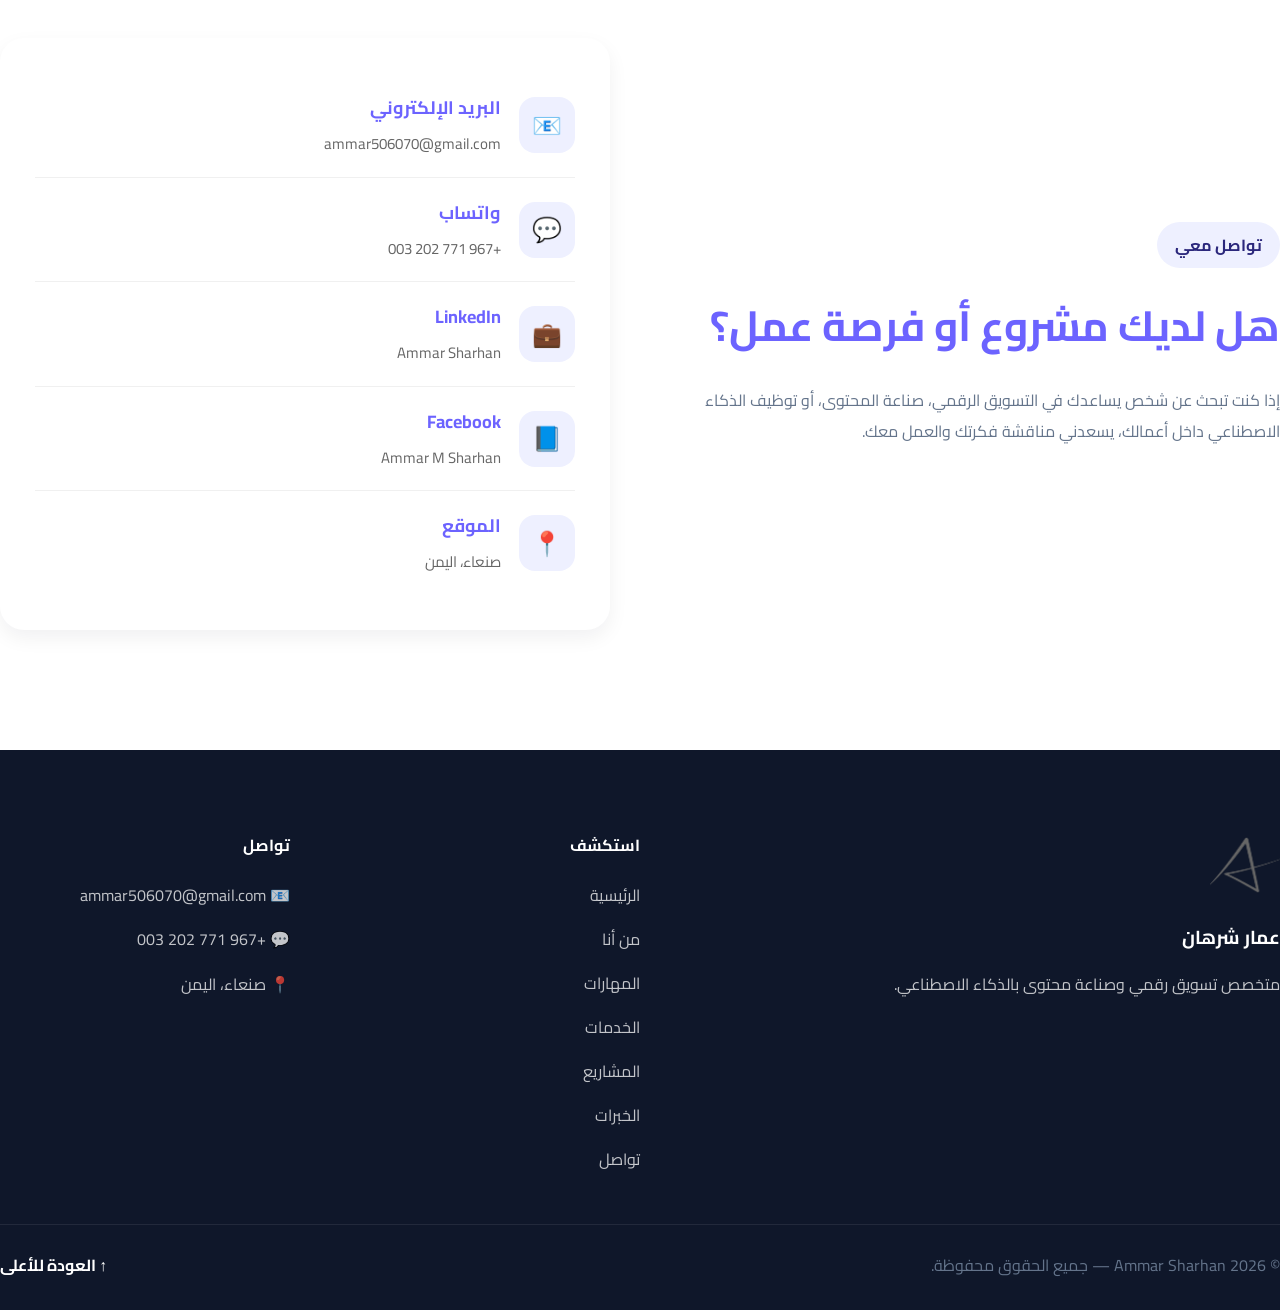
==== commit d3fc2f5f: "Restore stable portfolio after CSS fixes" ====
--- a/index.html
+++ b/index.html
@@ -21,21 +21,17 @@
     <link href="https://fonts.googleapis.com/css2?family=Cairo:wght@300;400;500;600;700;800&display=swap"
         rel="stylesheet">
 
-    <!-- CSS -->
-
-    <link rel="stylesheet" href="assets/css/variables.css">
-
-    <link rel="stylesheet" href="assets/css/reset.css">
-
-    <link rel="stylesheet" href="assets/css/typography.css">
-
-    <link rel="stylesheet" href="assets/css/layout.css">
-
-    <link rel="stylesheet" href="assets/css/components.css">
-
-    <link rel="stylesheet" href="assets/css/style.css">
-
-    <link rel="stylesheet" href="assets/css/responsive.css">
+<!-- CSS -->
+
+   <link rel="stylesheet" href="assets/css/variables.css">
+   <link rel="stylesheet" href="assets/css/reset.css">
+   <link rel="stylesheet" href="assets/css/typography.css">
+   <link rel="stylesheet" href="assets/css/layout.css">
+   <link rel="stylesheet" href="assets/css/components.css">
+   <link rel="stylesheet" href="assets/css/utilities.css">
+   <link rel="stylesheet" href="assets/css/animations.css">
+   <link rel="stylesheet" href="assets/css/style.css">
+   <link rel="stylesheet" href="assets/css/responsive.css">
 
 </head>
 
--- a/assets/css/variables.css
+++ b/assets/css/variables.css
@@ -1,44 +1,86 @@
 /* ==========================================
-   Design Tokens
+   DESIGN SYSTEM v2.1
 ========================================== */
 
-:root {
+:root{
 
-    /* Colors */
+    /* ========= Colors ========= */
 
-    --primary: #1b1464;
-    --primary-dark: #103aaf;
-    --primary-light: #8d9096;
+    --primary:#2b277c;
+    --primary-dark:#1f1c61;
+    --primary-light:#eef0ff;
 
-    --secondary: #1b1464;
+    --secondary:#6c63ff;
+    --accent:#00bcd4;
 
-    --text: #1b1464;
-    --text-light: #1b1464;
+    --background:#f8fafc;
+    --surface:#ffffff;
 
-    --background: #f8fafc;
-    --white: #ffffff;
-    --border: #e2e8f0;
+    --text:#0f172a;
+    --text-light:#64748b;
 
-    /* Typography */
+    --border:#e2e8f0;
 
-    --font-family: "Cairo", sans-serif;
+    --success:#16a34a;
+    --warning:#f59e0b;
+    --danger:#dc2626;
 
-    /* Radius */
+    /* ========= Typography ========= */
 
-    --radius-sm: 8px;
-    --radius-md: 12px;
-    --radius-lg: 20px;
+    --font-family:'Cairo',sans-serif;
 
-    /* Shadows */
+    --fs-xs:.75rem;
+    --fs-sm:.875rem;
+    --fs-md:1rem;
+    --fs-lg:1.125rem;
+    --fs-xl:1.5rem;
+    --fs-2xl:2rem;
+    --fs-3xl:2.75rem;
+    --fs-4xl:3.5rem;
 
-    --shadow-sm: 0 5px 15px rgba(0,0,0,.06);
+    --fw-regular:400;
+    --fw-medium:500;
+    --fw-semibold:600;
+    --fw-bold:700;
+    --fw-extrabold:800;
 
-    --shadow-md: 0 10px 30px rgba(0,0,0,.08);
+    /* ========= Radius ========= */
 
-    --shadow-lg: 0 20px 50px rgba(0,0,0,.12);
+    --radius-sm:10px;
+    --radius-md:16px;
+    --radius-lg:24px;
+    --radius-xl:32px;
+    --radius-round:999px;
 
-    /* Transition */
+    /* ========= Spacing ========= */
 
-    --transition: .3s ease;
+    --space-1:4px;
+    --space-2:8px;
+    --space-3:12px;
+    --space-4:16px;
+    --space-5:24px;
+    --space-6:32px;
+    --space-7:48px;
+    --space-8:64px;
+    --space-9:96px;
+    --space-10:120px;
+
+    /* ========= Shadows ========= */
+
+    --shadow-xs:0 2px 6px rgba(15,23,42,.04);
+
+    --shadow-sm:0 8px 20px rgba(15,23,42,.06);
+
+    --shadow-md:0 12px 32px rgba(15,23,42,.08);
+
+    --shadow-lg:0 18px 40px rgba(15,23,42,.12);
+
+    /* ========= Container ========= */
+
+    --container:1200px;
+
+    /* ========= Transition ========= */
+
+    --transition:300ms ease;
 
 }
--- a/assets/css/layout.css
+++ b/assets/css/layout.css
@@ -23,13 +23,19 @@
 
     height:80px;
 
-    background:rgba(255,255,255,.9);
-
-    backdrop-filter:blur(12px);
-
-    border-bottom:1px solid var(--border);
-
-    z-index:999;
+    background:rgba(255,255,255,.75);
+
+    backdrop-filter:blur(18px);
+
+    -webkit-backdrop-filter:blur(18px);
+
+    border-bottom:1px solid rgba(226,232,240,.7);
+
+    box-shadow:0 4px 20px rgba(15,23,42,.04);
+
+    z-index:1000;
+
+    transition:var(--transition);
 
 }
 
@@ -43,11 +49,19 @@
 
     justify-content:space-between;
 
-}
+    }
 
 .logo img{
 
-    width:54px;
+    width:58px;
+
+    transition:var(--transition);
+
+}
+
+.logo img:hover{
+
+    transform:scale(1.05);
 
 }
 
@@ -63,9 +77,38 @@
 
 .nav a{
 
+    position:relative;
+
     font-weight:600;
 
+    color:var(--text);
+
     transition:var(--transition);
+
+}
+.nav a::after{
+
+    content:"";
+
+    position:absolute;
+
+    right:0;
+
+    bottom:-8px;
+
+    width:0;
+
+    height:2px;
+
+    background:var(--primary);
+
+    transition:var(--transition);
+
+}
+
+.nav a:hover::after{
+
+    width:100%;
 
 }
 
@@ -388,7 +431,7 @@
 
 .footer{
 
-    background:#8d9096;
+    background:var(--text);
 
     color:#fff;
 
@@ -418,6 +461,8 @@
 
     justify-content:space-between;
 
+    
+
     align-items:center;
 
 }
--- a/assets/css/utilities.css
+++ b/assets/css/utilities.css
@@ -0,0 +1,112 @@
+/* ==========================================
+   UTILITIES v2.1
+========================================== */
+
+/* Container */
+
+.container{
+
+    width:min(var(--container-width),90%);
+    margin-inline:auto;
+
+}
+
+/* Display */
+
+.flex{
+
+    display:flex;
+
+}
+
+.grid{
+
+    display:grid;
+
+}
+
+.flex-center{
+
+    display:flex;
+
+    justify-content:center;
+
+    align-items:center;
+
+}
+
+.flex-between{
+
+    display:flex;
+
+    justify-content:space-between;
+
+    align-items:center;
+
+}
+
+/* Text */
+
+.text-center{
+
+    text-align:center;
+
+}
+
+.text-primary{
+
+    color:var(--color-primary);
+
+}
+
+.text-muted{
+
+    color:var(--color-text-muted);
+
+}
+
+/* Radius */
+
+.radius-sm{
+
+    border-radius:var(--radius-sm);
+
+}
+
+.radius-md{
+
+    border-radius:var(--radius-md);
+
+}
+
+.radius-lg{
+
+    border-radius:var(--radius-lg);
+
+}
+
+.radius-pill{
+
+    border-radius:var(--radius-pill);
+
+}
+
+/* Shadows */
+
+.shadow-sm{
+
+    box-shadow:var(--shadow-sm);
+
+}
+
+.shadow-md{
+
+    box-shadow:var(--shadow-md);
+
+}
+
+.shadow-lg{
+
+    box-shadow:var(--shadow-lg);
+
+}
--- a/assets/css/style.css
+++ b/assets/css/style.css
@@ -6,15 +6,15 @@
 
 .icon-btn{
 
-    width:42px;
+    width:44px;
 
-    height:42px;
+    height:44px;
 
     border:none;
 
     border-radius:50%;
 
-    background:var(--white);
+    background:var(--surface);
 
     box-shadow:var(--shadow-sm);
 
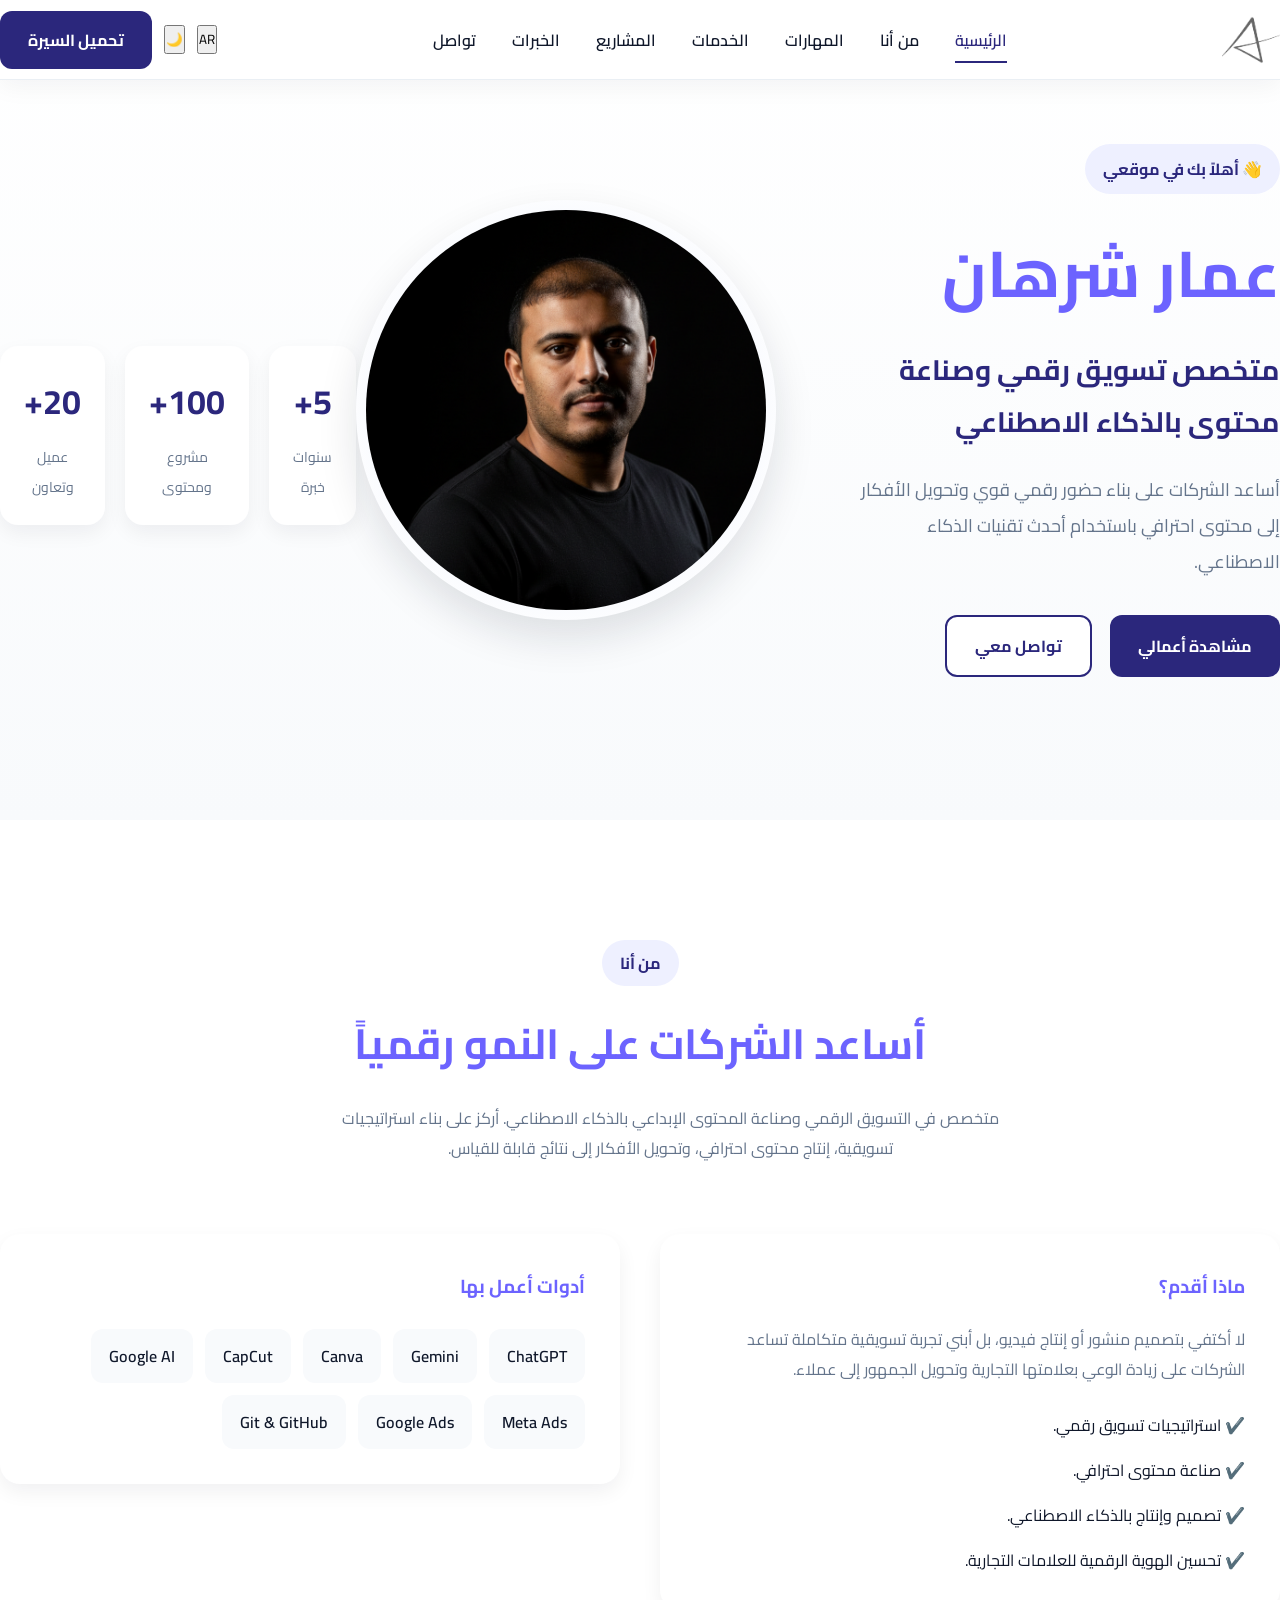
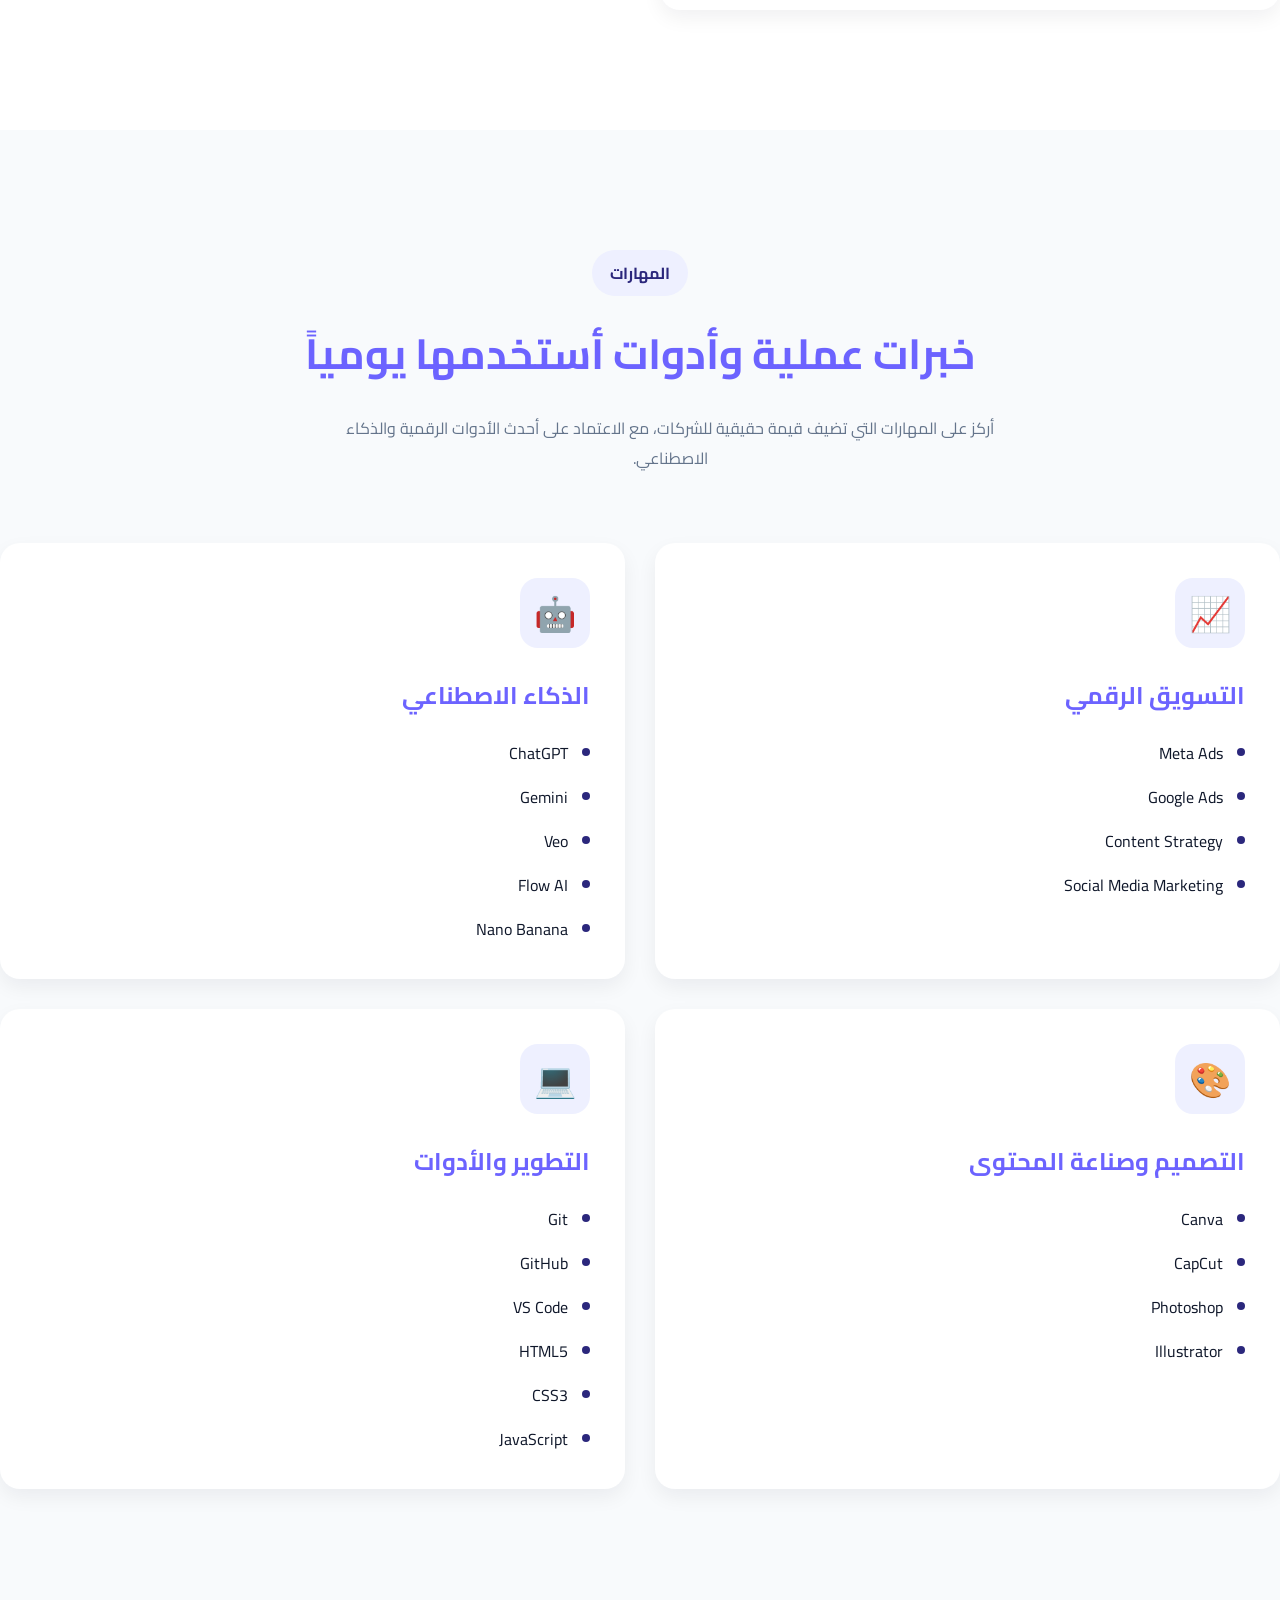
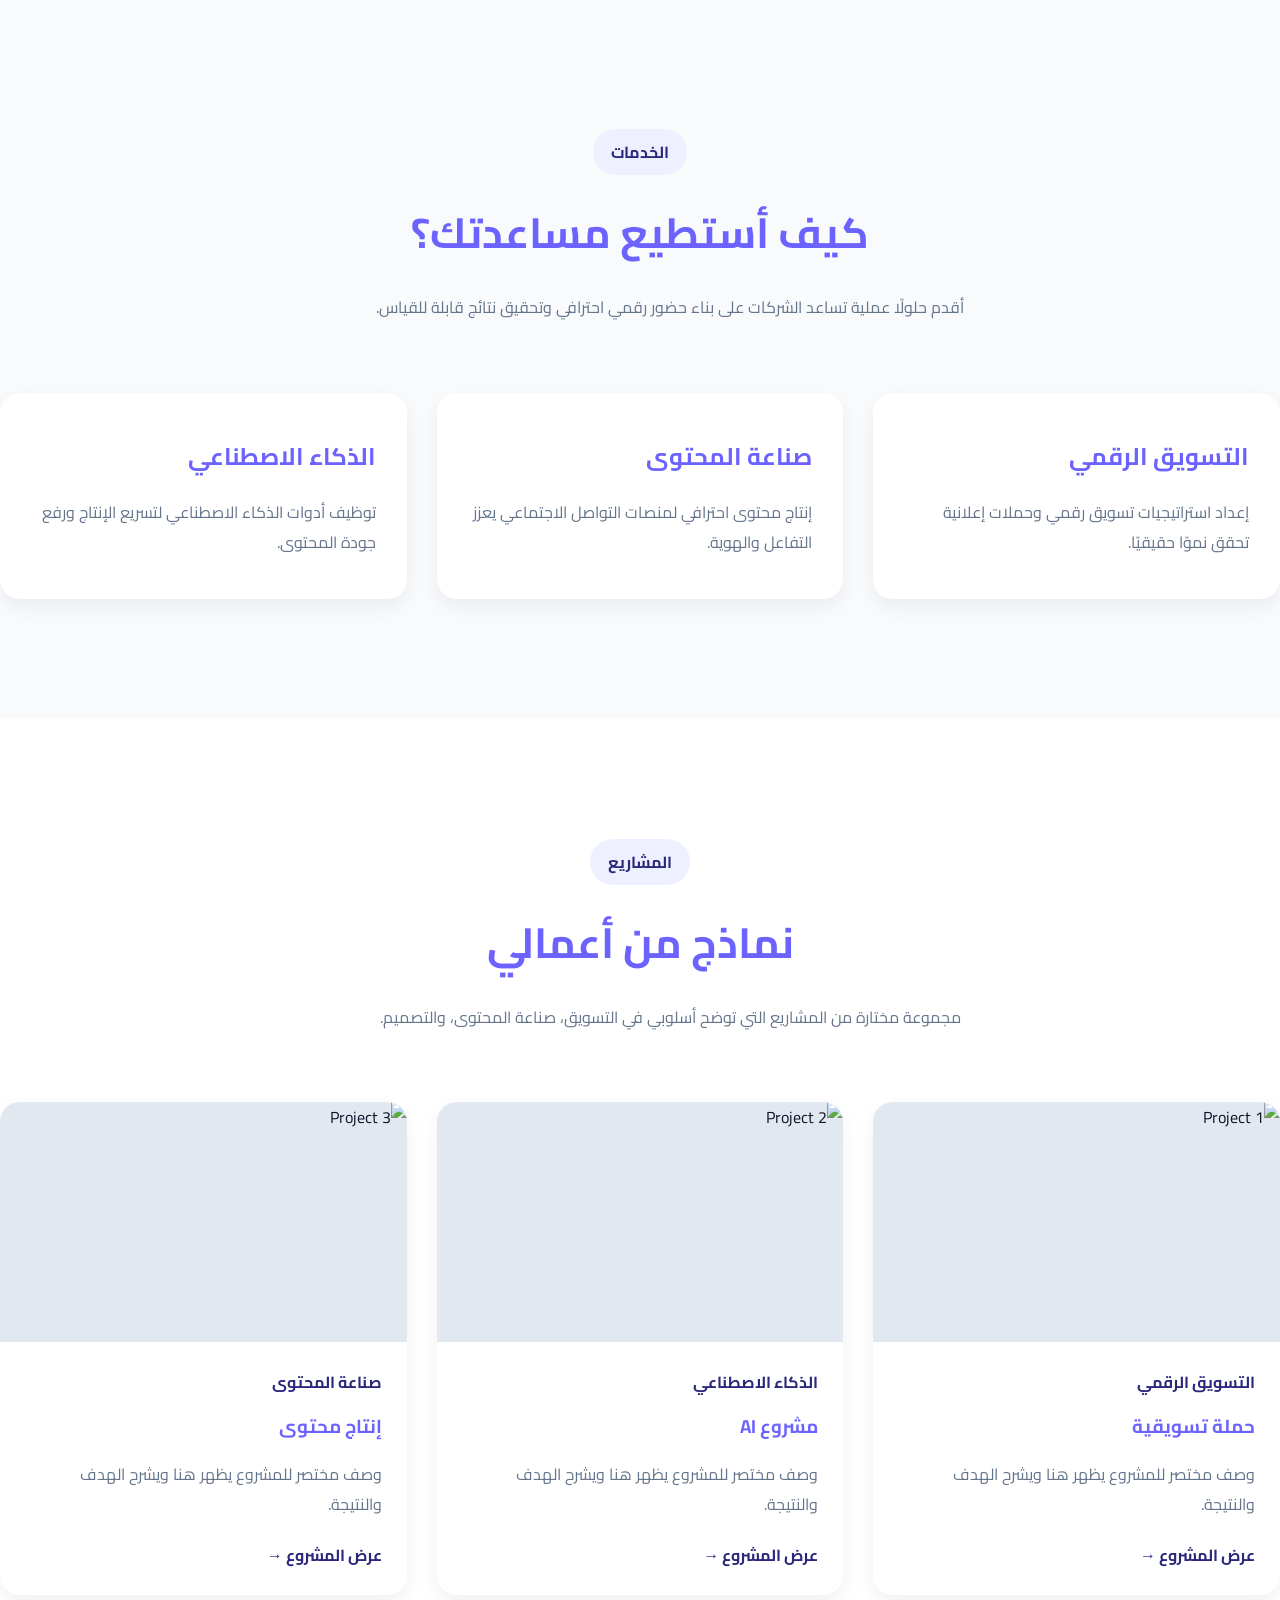
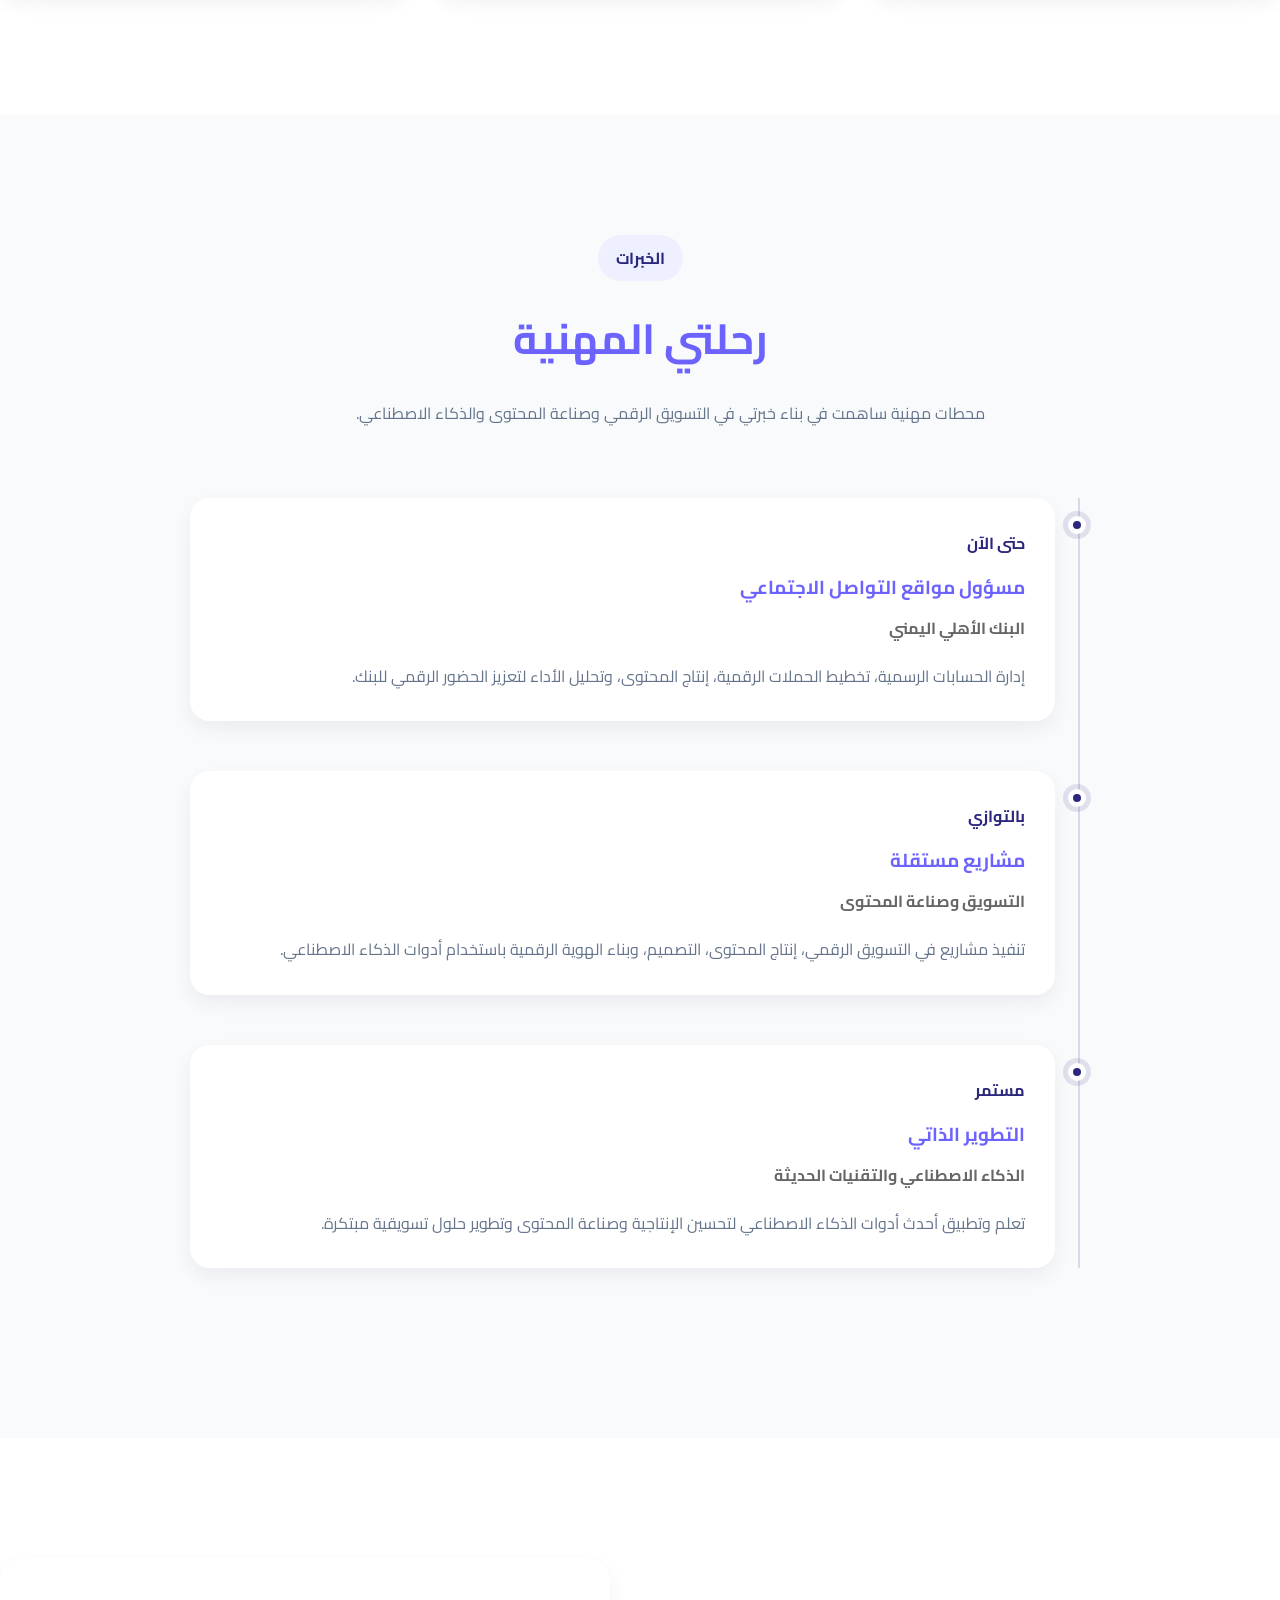
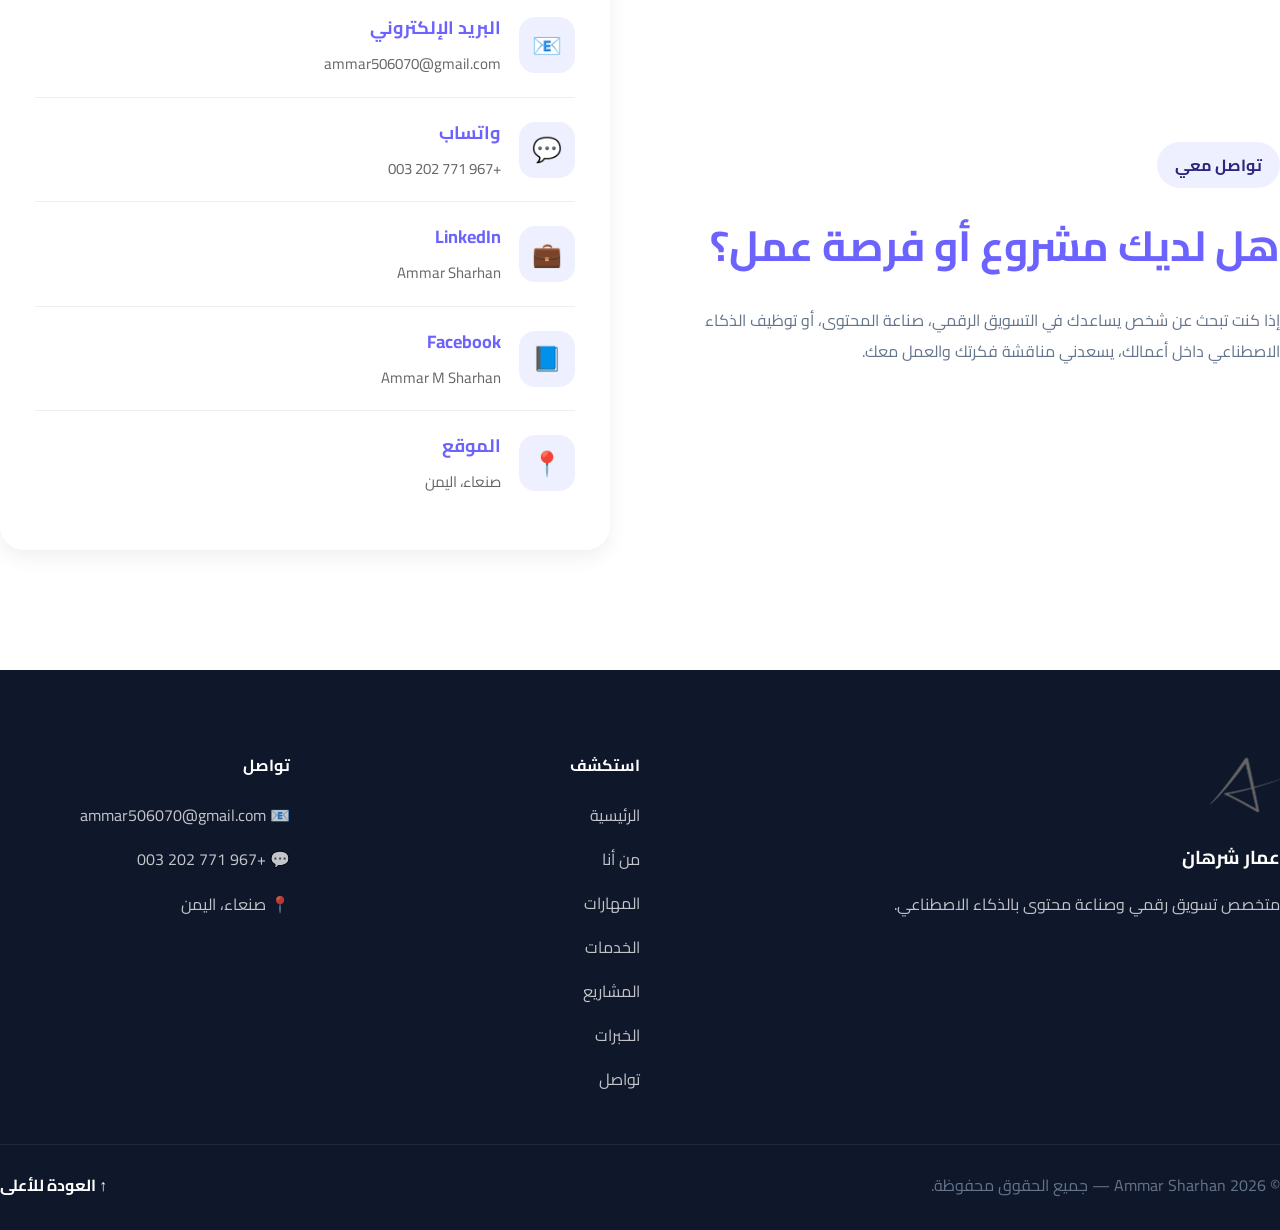
==== commit 518f2a38: "Improve UI micro interactions" ====
--- a/index.html
+++ b/index.html
@@ -39,32 +39,25 @@
 
     <main>
 
-        <header class="header">
+<header class="header">
 
     <div class="container">
 
         <a href="#" class="logo">
-
             <img src="assets/images/logo/logo.png" alt="Ammar Sharhan Logo">
-
         </a>
 
+        <!-- Desktop Navigation -->
         <nav class="nav">
 
             <ul>
 
                 <li><a href="#hero">الرئيسية</a></li>
-
                 <li><a href="#about">من أنا</a></li>
-
                 <li><a href="#skills">المهارات</a></li>
-
                 <li><a href="#services">الخدمات</a></li>
-
                 <li><a href="#projects">المشاريع</a></li>
-
                 <li><a href="#experience">الخبرات</a></li>
-
                 <li><a href="#contact">تواصل</a></li>
 
             </ul>
@@ -81,13 +74,25 @@
                 🌙
             </button>
 
-            <a href="assets/documents/ammar-sharhan-cv.pdf"
-               class="btn btn-primary"
-               download>
+            <a
+                href="assets/documents/ammar-sharhan-cv.pdf"
+                class="btn btn-primary"
+                download>
 
                 تحميل السيرة
 
             </a>
+
+            <!-- Mobile Menu Button -->
+
+            <button
+                class="menu-toggle"
+                id="menuToggle"
+                aria-label="فتح القائمة">
+
+                ☰
+
+            </button>
 
         </div>
 
@@ -175,7 +180,7 @@
 </div>
 </section>
 
-        <section id="about" class="about">
+        <section id="about" class="about reveal">
 
     <div class="container">
 
@@ -243,7 +248,7 @@
 
 </section>
 
-        <section id="skills" class="skills">
+        <section id="skills" class="skills reveal">
 
     <div class="container">
 
@@ -355,7 +360,7 @@
 
 </section>
 
-        <section id="services" class="services">
+        <section id="services" class="services reveal">
 
     <div class="container">
 
@@ -409,7 +414,7 @@
 
 </section>
 
-        <section id="projects" class="projects">
+        <section id="projects" class="projects reveal">
 
     <div class="container">
 
@@ -493,7 +498,7 @@
 
 </section>
 
-<section id="experience" class="experience">
+<section id="experience" class="experience reveal">
 
     <div class="container">
 
@@ -584,7 +589,7 @@
 </section>
         <section id="blog"></section>
 
-        <section id="contact" class="contact">
+        <section id="contact" class="contact reveal">
 
     <div class="container">
 
--- a/assets/css/variables.css
+++ b/assets/css/variables.css
@@ -1,3 +1,14 @@
+/* ===========================================================
+   VARIABLES
+   يحتوي على:
+   ✓ Colors
+   ✓ Typography
+   ✓ Radius
+   ✓ Shadows
+   ✓ Spacing
+   ✓ Container
+   ✓ Transition
+=========================================================== */
 /* ==========================================
    DESIGN SYSTEM v2.1
 ========================================== */
--- a/assets/css/layout.css
+++ b/assets/css/layout.css
@@ -1,3 +1,19 @@
+/* ===========================================================
+   LAYOUT
+   يحتوي فقط على:
+
+   Header
+   Hero Layout
+   About Layout
+   Skills Layout
+   Services Layout
+   Projects Layout
+   Experience Layout
+   Contact Layout
+   Footer Layout
+
+   ممنوع وضع تصميم البطاقات هنا.
+=========================================================== */
 /* ==========================================
    Layout
 ========================================== */
@@ -8,7 +24,7 @@
 }
 
 /* ==========================================
-   Header
+   Header Layout
 ========================================== */
 
 .header{
@@ -23,7 +39,7 @@
 
     height:80px;
 
-    background:rgba(255,255,255,.75);
+    background:rgba(255,255,255,.78);
 
     backdrop-filter:blur(18px);
 
@@ -31,11 +47,24 @@
 
     border-bottom:1px solid rgba(226,232,240,.7);
 
-    box-shadow:0 4px 20px rgba(15,23,42,.04);
+    box-shadow:0 6px 24px rgba(15,23,42,.05);
 
     z-index:1000;
 
-    transition:var(--transition);
+    transition:
+        background .35s ease,
+        box-shadow .35s ease,
+        border-color .35s ease;
+
+}
+
+.header.scrolled{
+
+    background:rgba(255,255,255,.95);
+
+    border-bottom:1px solid rgba(226,232,240,.95);
+
+    box-shadow:0 10px 30px rgba(15,23,42,.08);
 
 }
 
@@ -45,23 +74,25 @@
 
     display:flex;
 
-    align-items:center;
-
     justify-content:space-between;
 
-    }
+    align-items:center;
+
+}
+
+.logo{
+
+    display:flex;
+
+    align-items:center;
+
+}
 
 .logo img{
 
     width:58px;
 
-    transition:var(--transition);
-
-}
-
-.logo img:hover{
-
-    transform:scale(1.05);
+    display:block;
 
 }
 
@@ -72,49 +103,6 @@
     align-items:center;
 
     gap:36px;
-
-}
-
-.nav a{
-
-    position:relative;
-
-    font-weight:600;
-
-    color:var(--text);
-
-    transition:var(--transition);
-
-}
-.nav a::after{
-
-    content:"";
-
-    position:absolute;
-
-    right:0;
-
-    bottom:-8px;
-
-    width:0;
-
-    height:2px;
-
-    background:var(--primary);
-
-    transition:var(--transition);
-
-}
-
-.nav a:hover::after{
-
-    width:100%;
-
-}
-
-.nav a:hover{
-
-    color:var(--primary);
 
 }
 
@@ -465,4 +453,24 @@
 
     align-items:center;
 
+}
+/* ==========================================
+   Header Scroll State
+========================================== */
+
+.header.scrolled{
+
+    background:rgba(255,255,255,.95);
+
+    border-bottom:1px solid rgba(226,232,240,.95);
+
+    box-shadow:0 10px 30px rgba(15,23,42,.08);
+
+}
+
+a{
+
+    transition:
+        color .25s ease;
+
 }
--- a/assets/css/components.css
+++ b/assets/css/components.css
@@ -1,3 +1,18 @@
+/* ===========================================================
+   COMPONENTS
+
+   يحتوي فقط على:
+
+   Buttons
+   Cards
+   Timeline
+   Badge
+   Project Card
+   Skill Card
+   Contact Card
+   Footer Components
+
+=========================================================== */
 /* ==========================================
    Hero Badge
 ========================================== */
@@ -233,7 +248,10 @@
 
     box-shadow:var(--shadow-sm);
 
-    transition:var(--transition);
+    transition:
+    transform .30s ease,
+    box-shadow .30s ease,
+    border-color .30s ease;
 
     border:1px solid transparent;
 
@@ -278,7 +296,10 @@
 
     box-shadow:var(--shadow-sm);
 
-    transition:var(--transition);
+    transition:
+    transform .30s ease,
+    box-shadow .30s ease,
+    border-color .30s ease;
 
 }
 
@@ -339,6 +360,18 @@
     font-weight:700;
 
 }
+.project-card img{
+
+    transition:
+        transform .45s ease;
+
+}
+
+.project-card:hover img{
+
+    transform:scale(1.05);
+
+}
 /* ==========================================
    Skills Cards
 ========================================== */
@@ -353,7 +386,10 @@
 
     box-shadow:var(--shadow-sm);
 
-    transition:var(--transition);
+    transition:
+    transform .30s ease,
+    box-shadow .30s ease,
+    border-color .30s ease;
 
 }
 
@@ -478,7 +514,10 @@
 
     box-shadow:var(--shadow-sm);
 
-    transition:var(--transition);
+    transition:
+    transform .30s ease,
+    box-shadow .30s ease,
+    border-color .30s ease;
 
 }
 
@@ -689,4 +728,204 @@
 
     transform:translateY(-3px);
 
-}+}
+/* ==========================================
+   Navigation
+========================================== */
+
+.nav a{
+
+    position:relative;
+
+    font-weight:600;
+
+    color:var(--text);
+
+    transition:var(--transition);
+
+}
+
+.nav a:hover{
+
+    color:var(--primary);
+
+}
+
+.nav a::after{
+
+    content:"";
+
+    position:absolute;
+
+    right:0;
+
+    bottom:-8px;
+
+    width:0;
+
+    height:2px;
+
+    background:var(--primary);
+
+    transition:width .3s ease;
+
+}
+
+.nav a:hover::after{
+
+    width:100%;
+
+}
+
+/* ==========================================
+   Logo
+========================================== */
+
+.logo img{
+
+    transition:transform .3s ease;
+
+}
+
+.logo:hover img{
+
+    transform:scale(1.05);
+
+}
+/* ==========================================
+   Mobile Menu Button
+========================================== */
+
+.menu-toggle{
+
+    display:none;
+
+    width:46px;
+
+    height:46px;
+
+    border:none;
+
+    border-radius:12px;
+
+    background:var(--surface);
+
+    box-shadow:var(--shadow-sm);
+
+    cursor:pointer;
+
+    font-size:22px;
+
+    transition:var(--transition);
+
+}
+
+.menu-toggle:hover{
+
+    background:var(--primary);
+
+    color:#fff;
+
+}
+/* ==========================================
+   Mobile Navigation
+========================================== */
+
+@media (max-width:768px){
+
+    .nav{
+
+        position:absolute;
+
+        top:80px;
+
+        right:0;
+
+        width:100%;
+
+        background:var(--surface);
+
+        padding:24px;
+
+        box-shadow:var(--shadow-md);
+
+        opacity:0;
+
+        visibility:hidden;
+
+        transform:translateY(-12px);
+
+        transition:
+            opacity .3s ease,
+            transform .3s ease,
+            visibility .3s ease;
+
+    }
+
+    .nav.nav-open{
+
+        opacity:1;
+
+        visibility:visible;
+
+        transform:translateY(0);
+
+    }
+
+    .nav ul{
+
+        display:flex;
+
+        flex-direction:column;
+
+        align-items:flex-start;
+
+        gap:22px;
+
+    }
+
+}
+/* ==========================================
+   Active Navigation
+========================================== */
+
+.nav a.active{
+
+    color:var(--primary);
+
+}
+
+.nav a.active::after{
+
+    width:100%;
+
+}
+/* ==========================================
+   Button Micro Interactions
+========================================== */
+
+.btn{
+
+    position:relative;
+
+    overflow:hidden;
+
+    transition:
+        transform .25s ease,
+        box-shadow .25s ease;
+
+}
+
+.btn:hover{
+
+    transform:translateY(-3px);
+
+    box-shadow:var(--shadow-md);
+
+}
+
+.btn:active{
+
+    transform:translateY(0);
+
+}
--- a/assets/css/utilities.css
+++ b/assets/css/utilities.css
@@ -1,3 +1,17 @@
+/* ===========================================================
+   UTILITIES
+
+   يحتوي فقط على:
+
+   .flex
+   .grid
+   .text-center
+   .shadow-lg
+   .radius-md
+
+   أي Helper Classes فقط.
+
+=========================================================== */
 /* ==========================================
    UTILITIES v2.1
 ========================================== */
--- a/assets/css/animations.css
+++ b/assets/css/animations.css
@@ -0,0 +1,27 @@
+/* ===========================================================
+   ANIMATIONS
+=========================================================== */
+
+/* العناصر قبل الظهور */
+
+.reveal{
+
+    opacity:0;
+
+    transform:translateY(40px);
+
+    transition:
+        opacity .6s ease,
+        transform .6s ease;
+
+}
+
+/* بعد الظهور */
+
+.reveal.show{
+
+    opacity:1;
+
+    transform:translateY(0);
+
+}
--- a/assets/css/style.css
+++ b/assets/css/style.css
@@ -1,65 +1,45 @@
-body{
+/* ===========================================================
+   GLOBAL STYLE
 
-    padding-top:80px;
+   يحتوي فقط على:
 
+   body
+
+   html
+
+   selection
+
+   scrollbar
+
+   أي تنسيقات عامة للموقع.
+
+=========================================================== */
+/* ===========================================================
+   GLOBAL STYLE
+=========================================================== */
+
+html{
+    scroll-behavior:smooth;
 }
 
-.icon-btn{
-
-    width:44px;
-
-    height:44px;
-
-    border:none;
-
-    border-radius:50%;
-
-    background:var(--surface);
-
-    box-shadow:var(--shadow-sm);
-
-    cursor:pointer;
-
-    transition:var(--transition);
-
+body{
+    font-family:var(--font-family);
+    background:var(--background);
+    color:var(--text);
+    padding-top:0;
+    overflow-x:hidden;
 }
 
-.icon-btn:hover{
-
-    background:var(--primary);
-
-    color:#fff;
-
+img{
+    max-width:100%;
+    display:block;
 }
 
-.btn{
-
-    display:inline-flex;
-
-    align-items:center;
-
-    justify-content:center;
-
-    padding:12px 24px;
-
-    border-radius:12px;
-
-    font-weight:700;
-
+a{
+    text-decoration:none;
+    color:inherit;
 }
 
-.btn-primary{
-
-    background:var(--primary);
-
-    color:#fff;
-
-    transition:var(--transition);
-
-}
-
-.btn-primary:hover{
-
-    background:var(--primary-dark);
-
+button{
+    font-family:inherit;
 }
--- a/assets/css/responsive.css
+++ b/assets/css/responsive.css
@@ -0,0 +1,158 @@
+/* ===========================================================
+   RESPONSIVE
+   Ammar Sharhan Portfolio
+=========================================================== */
+
+/* ===============================
+   Large Desktop
+================================ */
+
+@media (max-width:1200px){
+
+    .container{
+        width:min(95%,1200px);
+    }
+
+}
+
+/* ===============================
+   Laptop
+================================ */
+
+@media (max-width:992px){
+
+    .hero-container{
+        grid-template-columns:1fr;
+        gap:60px;
+        text-align:center;
+    }
+
+    .hero-image{
+        order:-1;
+    }
+
+    .about-grid,
+    .contact-wrapper{
+
+        grid-template-columns:1fr;
+
+    }
+
+    .services-grid,
+    .projects-grid{
+
+        grid-template-columns:repeat(2,1fr);
+
+    }
+
+    .skills-grid{
+
+        grid-template-columns:1fr;
+
+    }
+
+    .footer-grid{
+
+        grid-template-columns:1fr 1fr;
+
+    }
+
+}
+
+@media (max-width:768px){
+
+    /* زر القائمة */
+    .menu-toggle{
+        display:flex;
+        justify-content:center;
+        align-items:center;
+    }
+
+    /* القائمة */
+    .nav{
+        display:none;
+        position:absolute;
+        top:80px;
+        right:0;
+        width:100%;
+        background:var(--surface);
+        padding:24px;
+        box-shadow:var(--shadow-md);
+    }
+
+    /* عند فتح القائمة */
+    .nav.nav-open{
+        display:block;
+    }
+
+    .nav ul{
+        display:flex;
+        flex-direction:column;
+        gap:20px;
+    }
+
+    .hero-content h1{
+        font-size:48px;
+    }
+
+    .hero-content h2{
+        font-size:24px;
+    }
+
+    .hero-image-wrapper{
+        width:320px;
+        height:320px;
+    }
+
+    .services-grid,
+    .projects-grid{
+        grid-template-columns:1fr;
+    }
+
+    .footer-grid{
+        grid-template-columns:1fr;
+    }
+
+    .footer-bottom{
+        flex-direction:column;
+        gap:15px;
+    }
+
+}
+/* ===============================
+   Mobile
+================================ */
+
+@media (max-width:576px){
+
+    .hero{
+
+        padding:40px 0;
+
+    }
+
+    .hero-content h1{
+
+        font-size:38px;
+
+    }
+
+    .hero-content p{
+
+        font-size:16px;
+
+    }
+
+    .hero-buttons{
+
+        flex-direction:column;
+
+    }
+
+    .btn{
+
+        width:100%;
+
+    }
+
+}
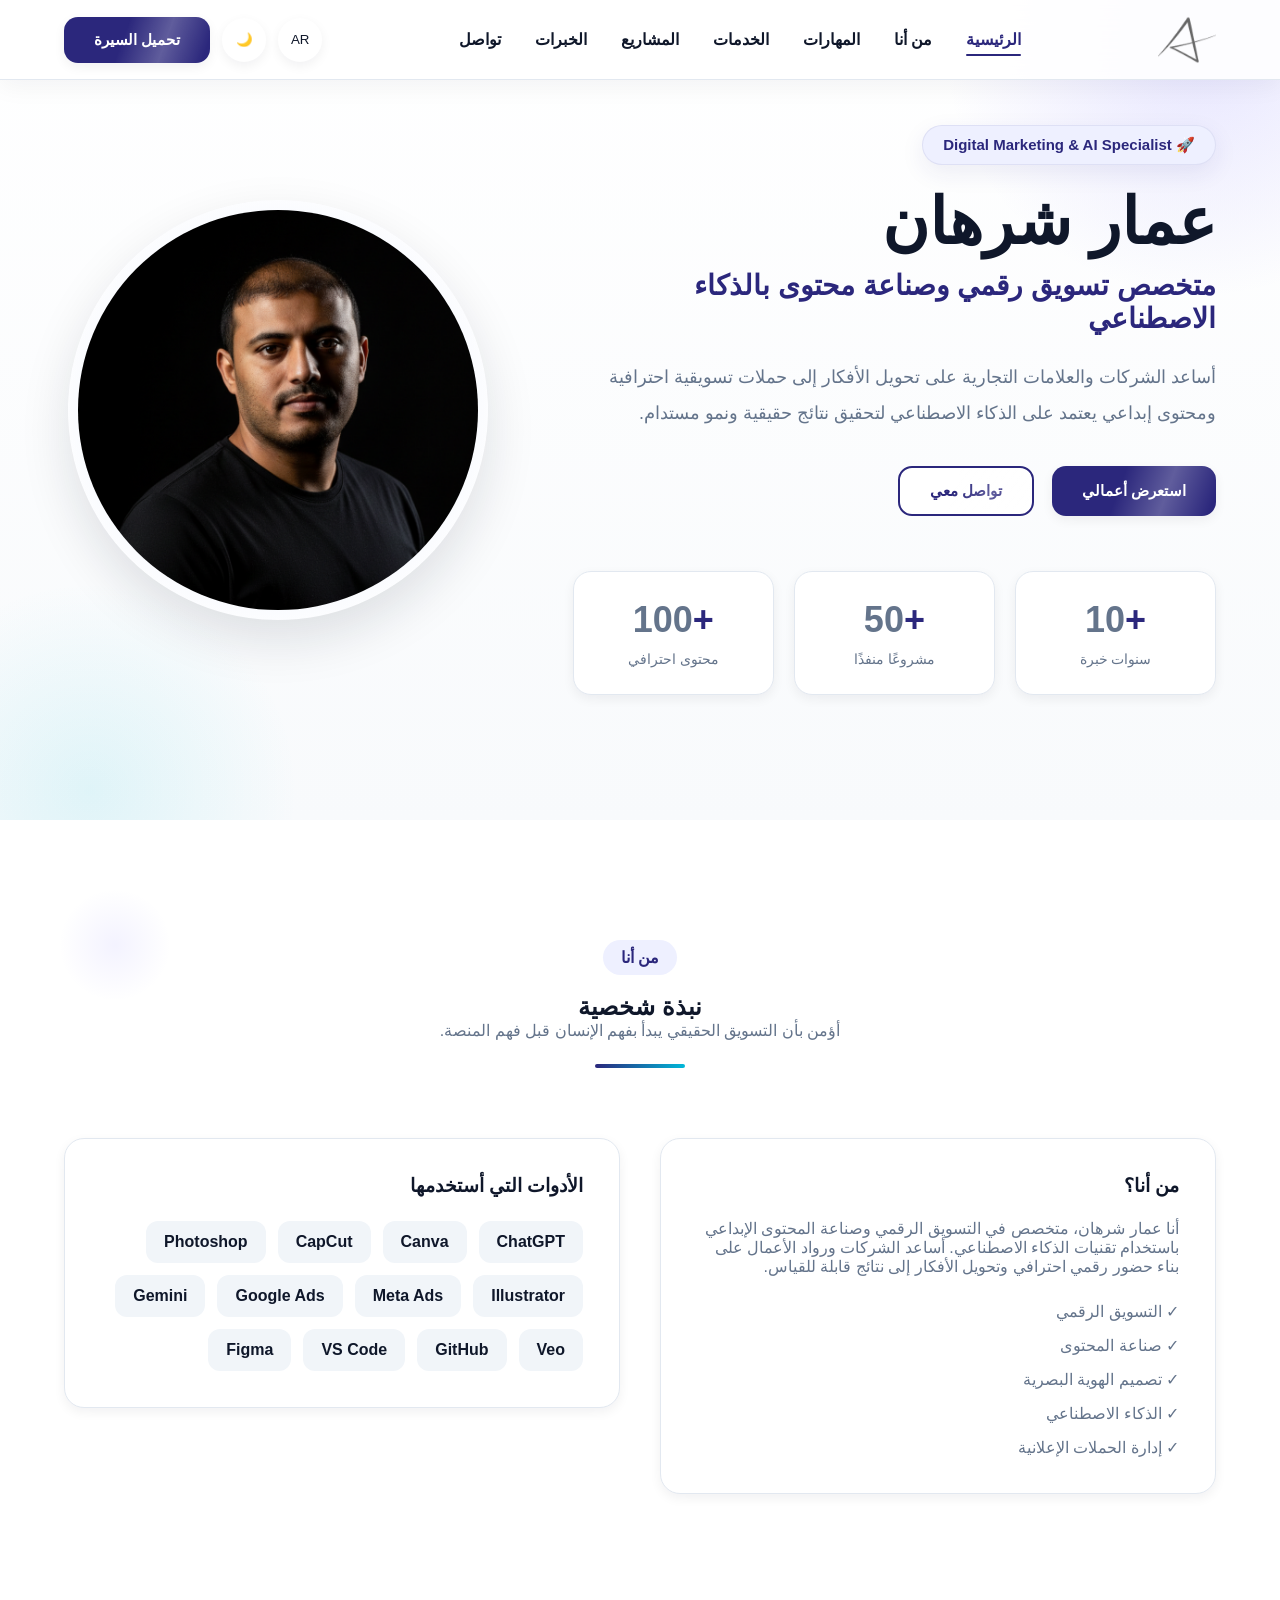
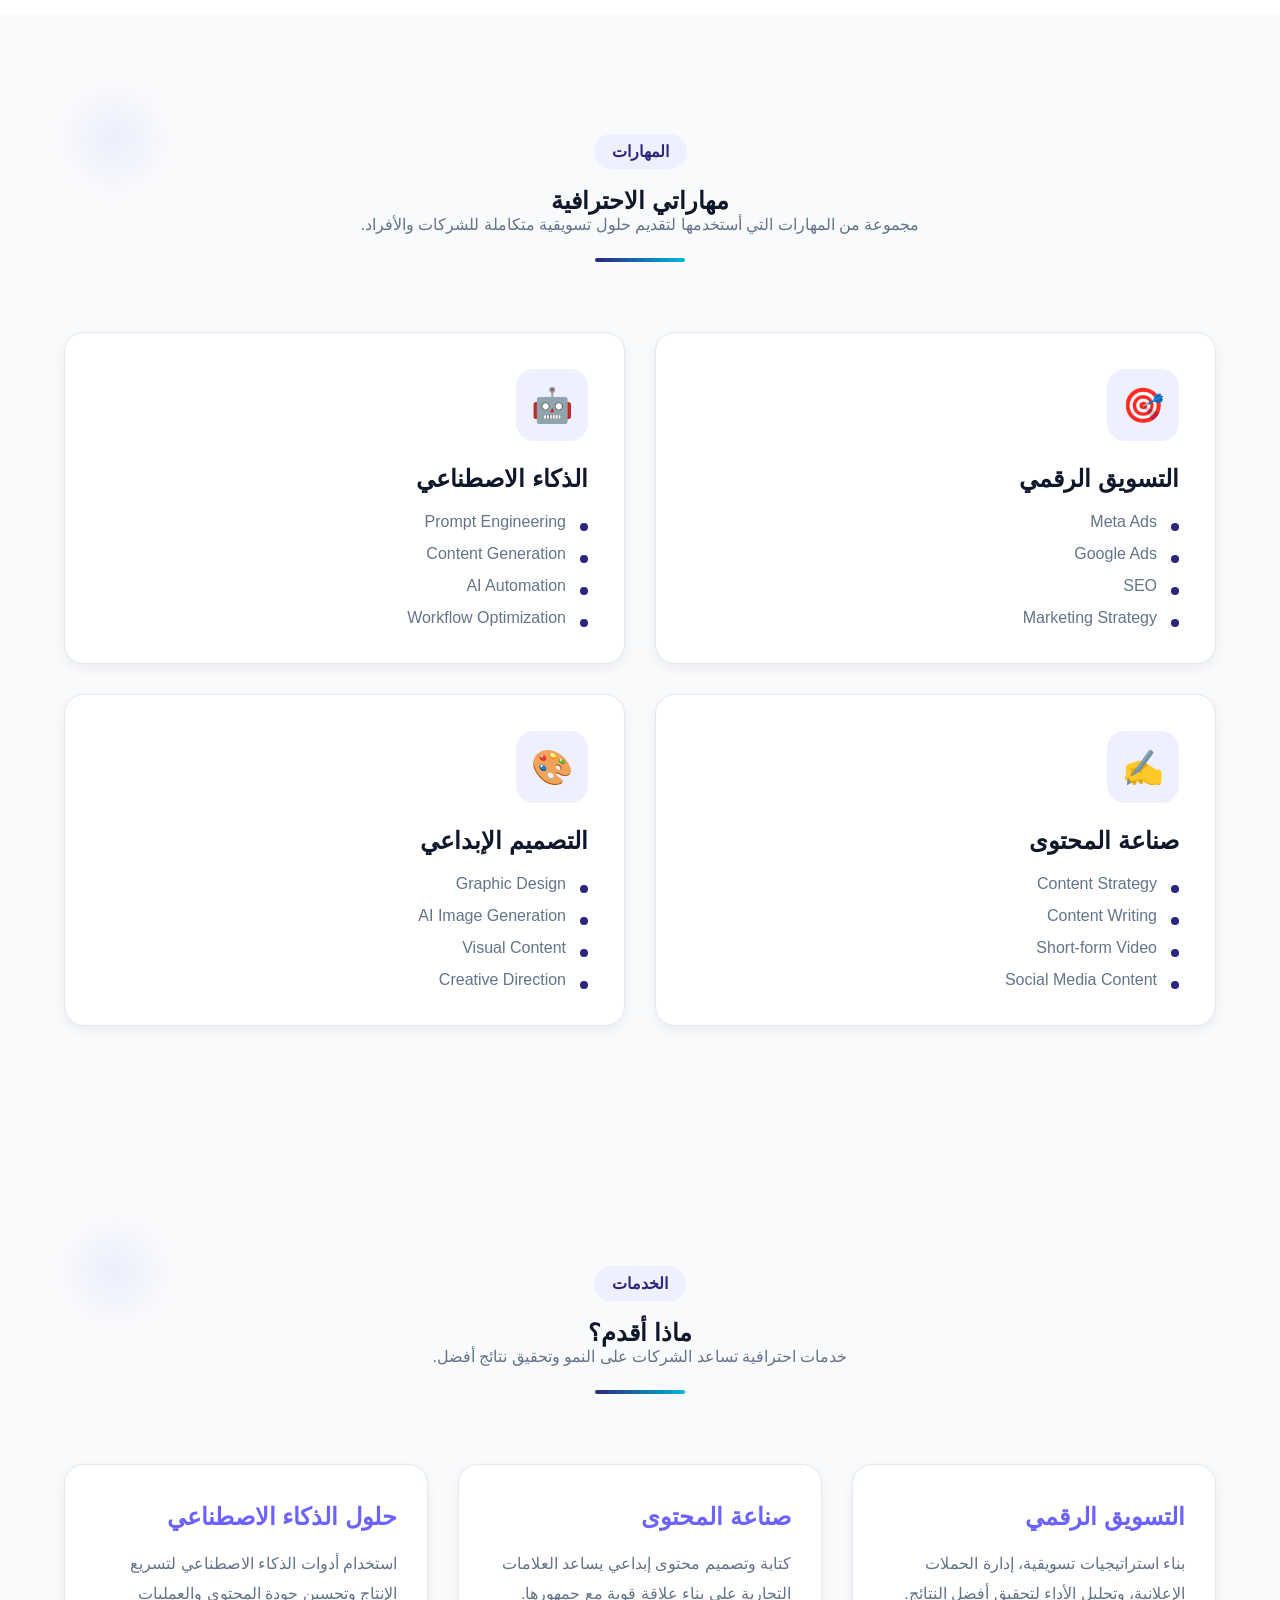
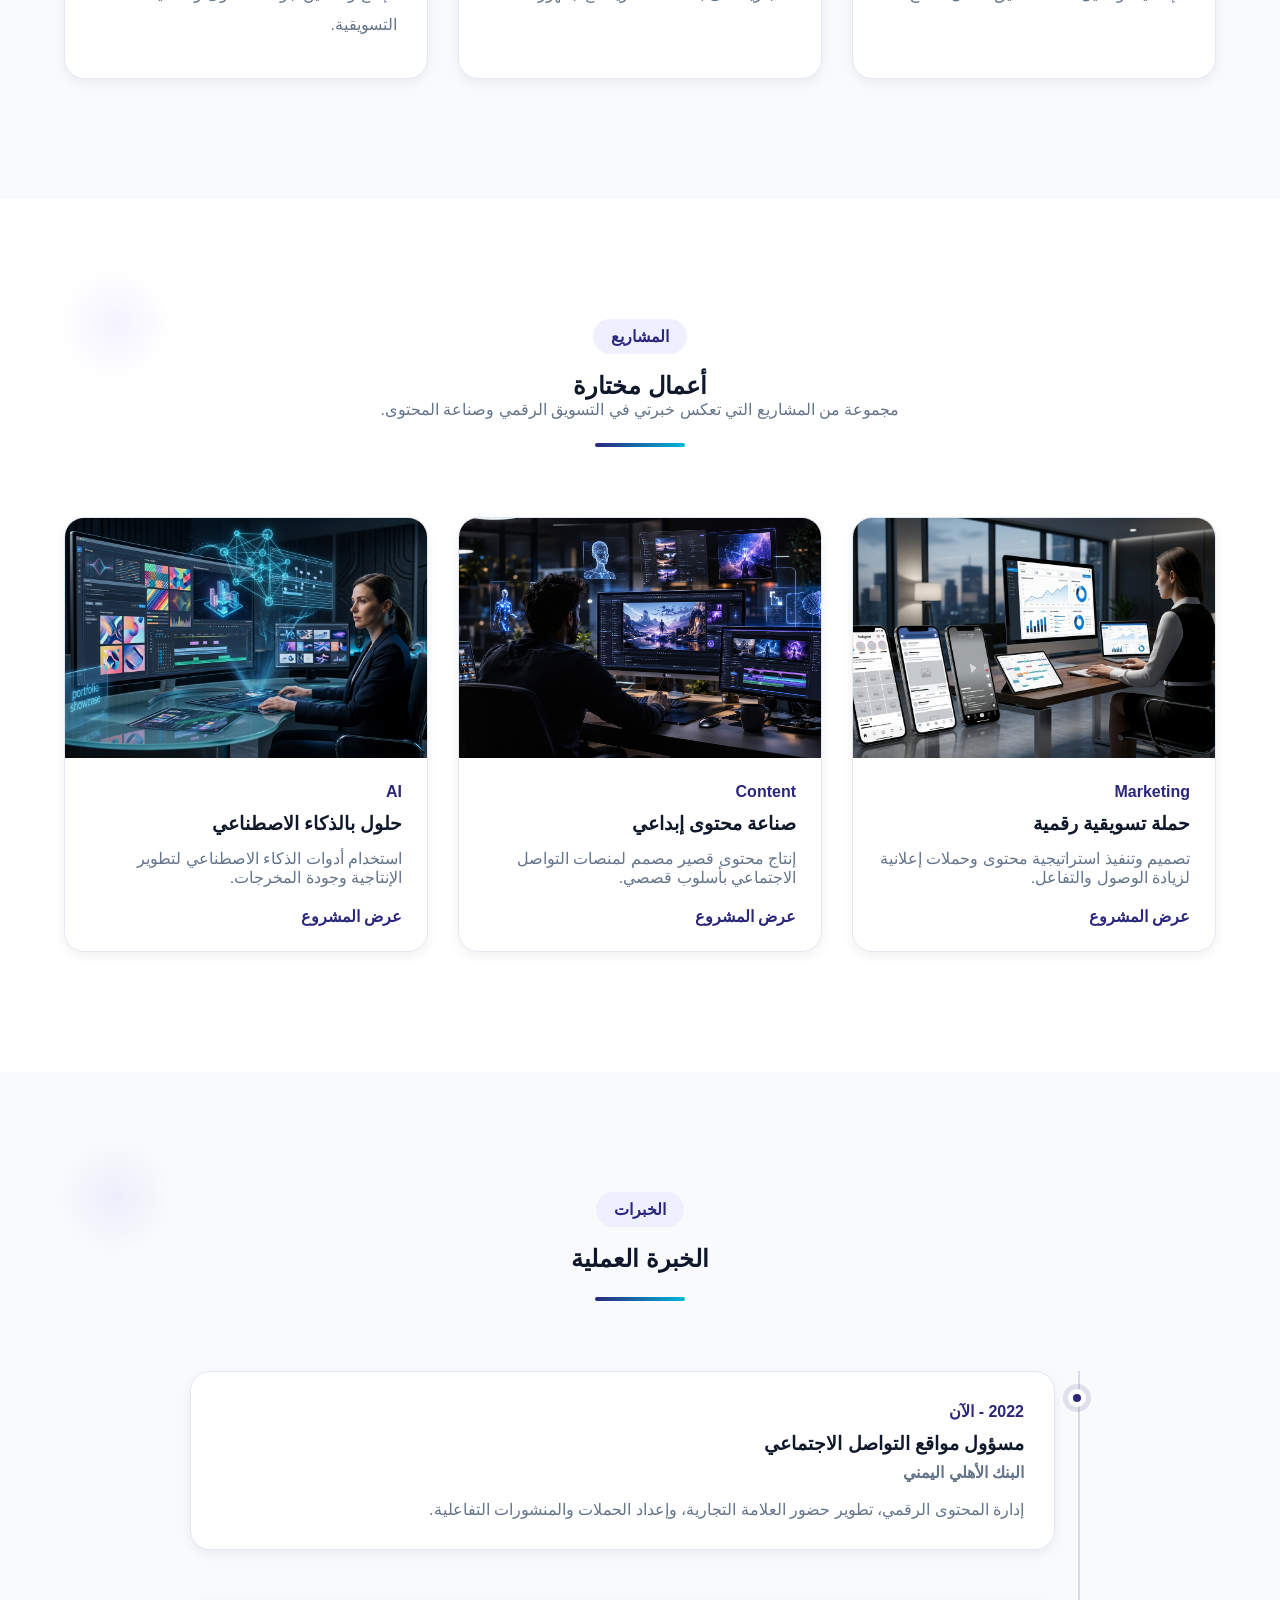
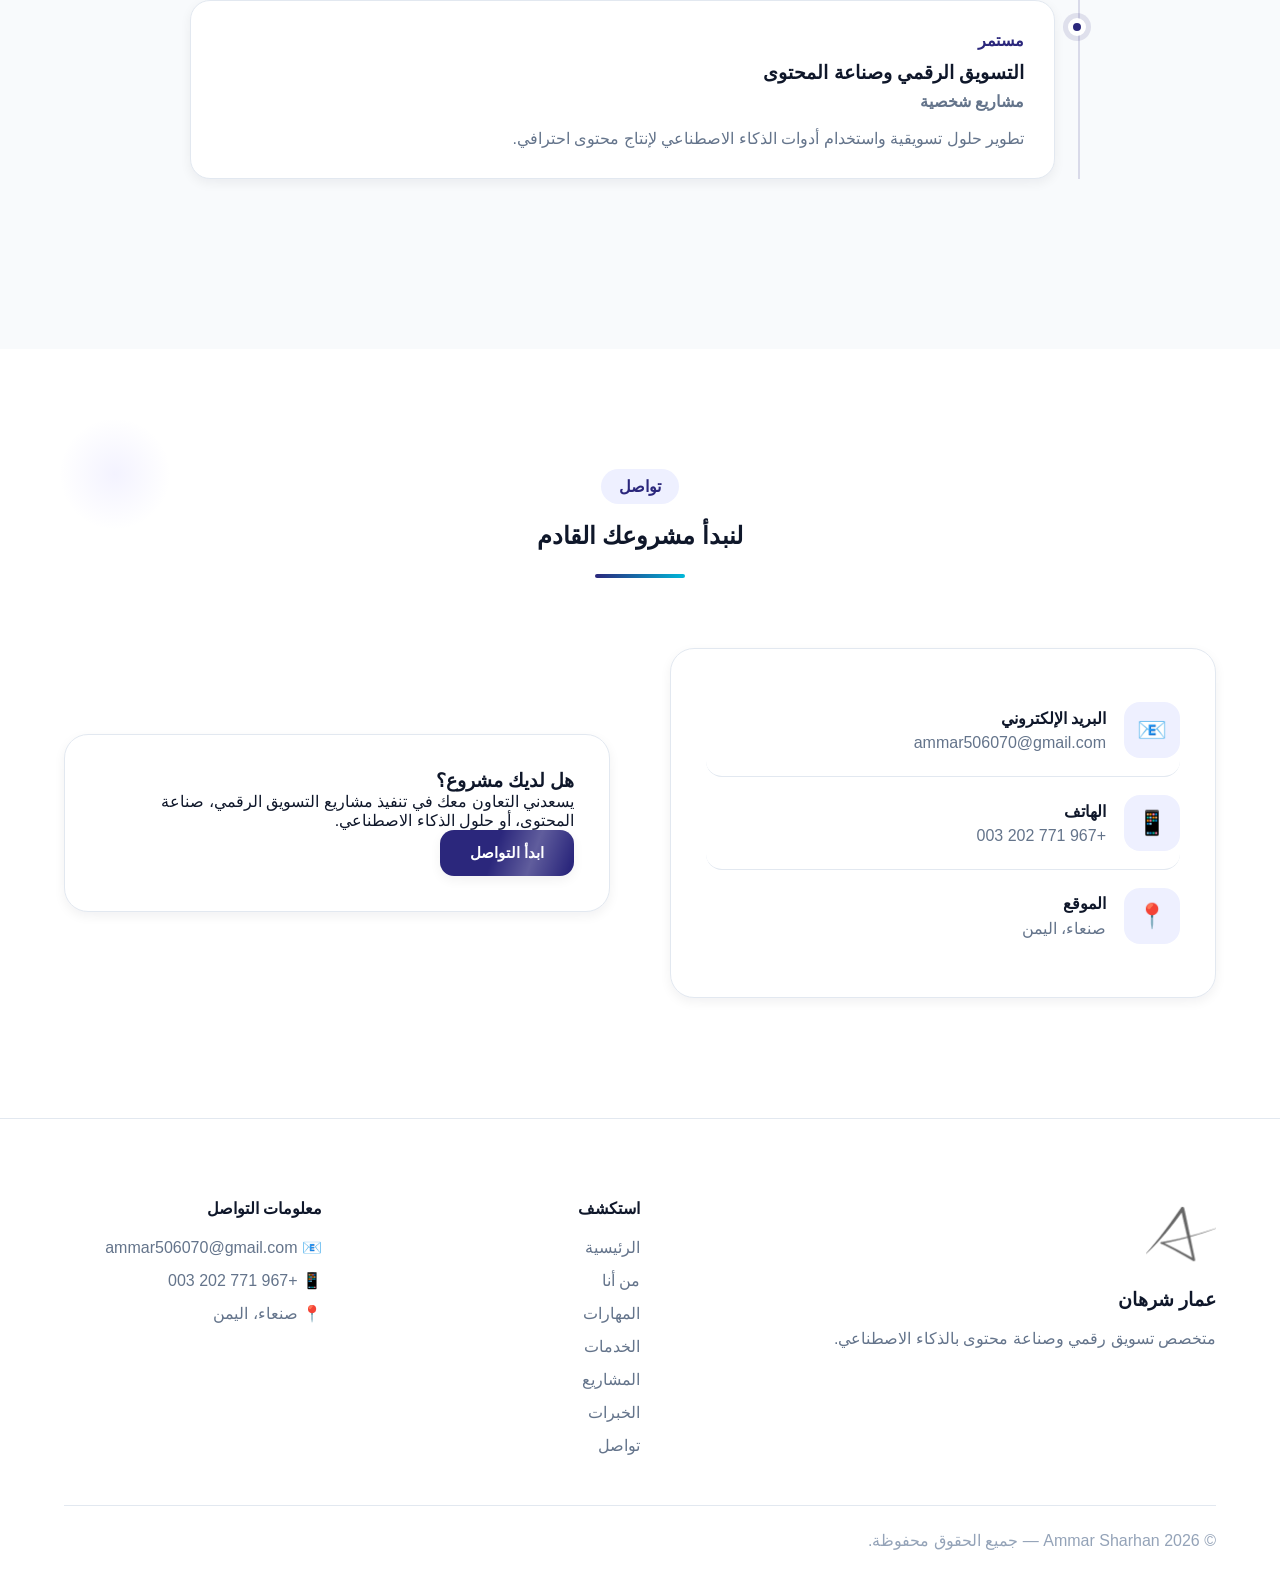
==== commit 681939fc: "Save current project progress" ====
--- a/index.html
+++ b/index.html
@@ -3,75 +3,196 @@
 
 <head>
 
+    <!-- ===========================================================
+         Basic Meta
+    ============================================================ -->
+
     <meta charset="UTF-8">
 
-    <meta name="viewport" content="width=device-width, initial-scale=1.0">
-
-    <title>عمار شرهان | Digital Marketing & AI</title>
-
-    <meta name="description"
-        content="الموقع الشخصي لعمار شرهان - متخصص في التسويق الرقمي وصناعة المحتوى الإبداعي بالذكاء الاصطناعي.">
-
-    <!-- Google Font -->
+    <meta
+        name="viewport"
+        content="width=device-width, initial-scale=1.0">
+
+    <meta
+        http-equiv="X-UA-Compatible"
+        content="IE=edge">
+
+    <title>
+        عمار شرهان | Digital Marketing & AI
+    </title>
+
+    <meta
+        name="description"
+        content="الموقع الشخصي لعمار شرهان، متخصص في التسويق الرقمي وصناعة المحتوى بالذكاء الاصطناعي.">
+
+    <meta
+        name="keywords"
+        content="عمار شرهان, تسويق رقمي, ذكاء اصطناعي, Portfolio, Digital Marketing, AI">
+
+    <meta
+        name="author"
+        content="Ammar Sharhan">
+
+    <meta
+        name="theme-color"
+        content="#2b277c">
+
+    <!-- ===========================================================
+         Google Fonts
+    ============================================================ -->
 
     <link rel="preconnect" href="https://fonts.googleapis.com">
 
-    <link rel="preconnect" href="https://fonts.gstatic.com" crossorigin>
-
-    <link href="https://fonts.googleapis.com/css2?family=Cairo:wght@300;400;500;600;700;800&display=swap"
+    <link rel="preconnect"
+          href="https://fonts.gstatic.com"
+          crossorigin>
+
+    <link
+        href="https://fonts.googleapis.com/css2?family=Cairo:wght@300;400;500;600;700;800&display=swap"
         rel="stylesheet">
 
-<!-- CSS -->
-
-   <link rel="stylesheet" href="assets/css/variables.css">
-   <link rel="stylesheet" href="assets/css/reset.css">
-   <link rel="stylesheet" href="assets/css/typography.css">
-   <link rel="stylesheet" href="assets/css/layout.css">
-   <link rel="stylesheet" href="assets/css/components.css">
-   <link rel="stylesheet" href="assets/css/utilities.css">
-   <link rel="stylesheet" href="assets/css/animations.css">
-   <link rel="stylesheet" href="assets/css/style.css">
-   <link rel="stylesheet" href="assets/css/responsive.css">
+    <!-- ===========================================================
+         Stylesheets
+    ============================================================ -->
+
+    <link rel="stylesheet" href="assets/css/variables.css">
+
+    <link rel="stylesheet" href="assets/css/design-system.css">
+
+    <link rel="stylesheet" href="assets/css/reset.css">
+
+    <link rel="stylesheet" href="assets/css/layout.css">
+
+    <link rel="stylesheet" href="assets/css/components.css">
+
+    <link rel="stylesheet" href="assets/css/utilities.css">
+
+    <link rel="stylesheet" href="assets/css/animations.css">
+
+    <link rel="stylesheet" href="assets/css/style.css">
+
+    <link rel="stylesheet" href="assets/css/responsive.css">
 
 </head>
 
 <body>
 
-    <main>
+    <div class="scroll-progress"></div>
+    <div class="loader">
+
+    <div class="loader-content">
+
+        <div class="loader-logo">
+
+            <img
+                src="assets/images/logo/logo.png"
+                alt="Logo"
+                loading="lazy">
+
+        </div>
+
+        <div class="loader-line">
+
+            <span></span>
+
+        </div>
+
+    </div>
+
+</div>
+<div class="cursor-glow"></div>
+
+<!-- ===========================================================
+     Header
+=========================================================== -->
 
 <header class="header">
 
     <div class="container">
 
-        <a href="#" class="logo">
-            <img src="assets/images/logo/logo.png" alt="Ammar Sharhan Logo">
+        <!-- ================= Logo ================= -->
+
+        <a href="#hero" class="logo">
+
+            <img
+                src="assets/images/logo/logo.png"
+                alt="Ammar Sharhan Logo"
+                loading="lazy">
+
         </a>
 
-        <!-- Desktop Navigation -->
+        <!-- ================= Navigation ================= -->
+
         <nav class="nav">
 
             <ul>
 
-                <li><a href="#hero">الرئيسية</a></li>
-                <li><a href="#about">من أنا</a></li>
-                <li><a href="#skills">المهارات</a></li>
-                <li><a href="#services">الخدمات</a></li>
-                <li><a href="#projects">المشاريع</a></li>
-                <li><a href="#experience">الخبرات</a></li>
-                <li><a href="#contact">تواصل</a></li>
+                <li>
+                    <a href="#hero" class="active">
+                        الرئيسية
+                    </a>
+                </li>
+
+                <li>
+                    <a href="#about">
+                        من أنا
+                    </a>
+                </li>
+
+                <li>
+                    <a href="#skills">
+                        المهارات
+                    </a>
+                </li>
+
+                <li>
+                    <a href="#services">
+                        الخدمات
+                    </a>
+                </li>
+
+                <li>
+                    <a href="#projects">
+                        المشاريع
+                    </a>
+                </li>
+
+                <li>
+                    <a href="#experience">
+                        الخبرات
+                    </a>
+                </li>
+
+                <li>
+                    <a href="#contact">
+                        تواصل
+                    </a>
+                </li>
 
             </ul>
 
         </nav>
 
+        <!-- ================= Header Actions ================= -->
+
         <div class="header-actions">
 
-            <button class="icon-btn" aria-label="تغيير اللغة">
+            <button
+                class="icon-btn"
+                aria-label="تغيير اللغة">
+
                 AR
+
             </button>
 
-            <button class="icon-btn" aria-label="الوضع الليلي">
-                🌙
+            <button
+            class="icon-btn"
+            id="themeToggle"
+            aria-label="الوضع الليلي">
+
+            🌙
+
+
             </button>
 
             <a
@@ -83,12 +204,10 @@
 
             </a>
 
-            <!-- Mobile Menu Button -->
-
             <button
+                id="menuToggle"
                 class="menu-toggle"
-                id="menuToggle"
-                aria-label="فتح القائمة">
+                aria-label="القائمة">
 
                 ☰
 
@@ -99,37 +218,66 @@
     </div>
 
 </header>
-<section id="hero" class="hero">
+
+<!-- ===========================================================
+     Main
+=========================================================== -->
+
+<main>
+
+<!-- ===========================================================
+     Hero Section
+=========================================================== -->
+
+<section
+    id="hero"
+    class="hero reveal">
 
     <div class="container hero-container">
 
+        <!-- ================= Hero Content ================= -->
+
         <div class="hero-content">
 
             <span class="hero-badge">
-                👋 أهلاً بك في موقعي
+
+                🚀 Digital Marketing & AI Specialist
+
             </span>
 
-            <h1>عمار شرهان</h1>
+            <h1>
+
+                عمار شرهان
+
+            </h1>
 
             <h2>
+
                 متخصص تسويق رقمي وصناعة محتوى بالذكاء الاصطناعي
+
             </h2>
 
             <p>
 
-                أساعد الشركات على بناء حضور رقمي قوي وتحويل الأفكار إلى محتوى احترافي باستخدام أحدث تقنيات الذكاء الاصطناعي.
+                أساعد الشركات والعلامات التجارية على تحويل الأفكار إلى
+                حملات تسويقية احترافية ومحتوى إبداعي يعتمد على الذكاء
+                الاصطناعي لتحقيق نتائج حقيقية ونمو مستدام.
 
             </p>
 
             <div class="hero-buttons">
 
-                <a href="#projects" class="btn btn-primary">
-
-                    مشاهدة أعمالي
+                <a
+                    href="#projects"
+                    class="btn btn-primary">
+
+                    استعرض أعمالي
 
                 </a>
 
-                <a href="#contact" class="btn btn-secondary">
+                <a
+                    href="#contact"
+                    class="btn btn-secondary">
 
                     تواصل معي
 
@@ -137,637 +285,964 @@
 
             </div>
 
-        </div>
+            <!-- ================= Hero Stats ================= -->
+
+            <div class="hero-stats">
+
+                <div class="stat-card">
+
+                <h3>
+                   +<span class="stat-number" data-target="10">0</span>
+                </h3>
+
+                    <span>
+
+                        سنوات خبرة
+
+                    </span>
+
+                </div>
+
+                <div class="stat-card">
+
+                   <h3>
+                     +<span class="stat-number" data-target="50">0</span>
+                   </h3>
+
+                    <span>
+
+                        مشروعًا منفذًا
+
+                    </span>
+
+                </div>
+
+                <div class="stat-card">
+
+                <h3>
+                  +<span class="stat-number" data-target="100">0</span>
+                </h3>
+
+                    <span>
+
+                        محتوى احترافي
+
+                    </span>
+
+                </div>
+
+            </div>
+
+        </div>
+
+        <!-- ================= Hero Image ================= -->
 
         <div class="hero-image">
 
             <div class="hero-image-wrapper">
 
-                <img src="assets/images/profile/profile.png"
-                     alt="عمار شرهان">
-
-            </div>
-
-        </div>
-
-    </div>
-<div class="hero-stats">
-
-    <div class="stat-card">
-
-        <h3>5+</h3>
-
-        <span>سنوات خبرة</span>
-
-    </div>
-
-    <div class="stat-card">
-
-        <h3>100+</h3>
-
-        <span>مشروع ومحتوى</span>
-
-    </div>
-
-    <div class="stat-card">
-
-        <h3>20+</h3>
-
-        <span>عميل وتعاون</span>
+                <img
+                    src="assets/images/profile/profile.png"
+                    alt="عمار شرهان"
+                    loading="lazy">
+
+            </div>
+
+        </div>
+
+    </div>
+
+</section>
+
+<!-- ===========================================================
+     About Section
+=========================================================== -->
+
+<section
+    id="about"
+    class="about reveal">
+
+    <div class="container">
+
+        <div class="section-header">
+
+            <span class="section-badge">
+
+                من أنا
+
+            </span>
+
+            <h2>
+
+                نبذة شخصية
+
+            </h2>
+
+            <p>
+
+                أؤمن بأن التسويق الحقيقي يبدأ بفهم الإنسان قبل فهم المنصة.
+
+            </p>
+
+        </div>
+
+        <div class="about-grid">
+
+            <!-- ================= About Text ================= -->
+
+            <div class="about-text">
+
+                <h3>
+
+                    من أنا؟
+
+                </h3>
+
+                <p>
+
+                    أنا عمار شرهان، متخصص في التسويق الرقمي وصناعة المحتوى
+                    الإبداعي باستخدام تقنيات الذكاء الاصطناعي. أساعد الشركات
+                    ورواد الأعمال على بناء حضور رقمي احترافي وتحويل الأفكار
+                    إلى نتائج قابلة للقياس.
+
+                </p>
+
+                <div class="about-list">
+
+                    <div>✓ التسويق الرقمي</div>
+
+                    <div>✓ صناعة المحتوى</div>
+
+                    <div>✓ تصميم الهوية البصرية</div>
+
+                    <div>✓ الذكاء الاصطناعي</div>
+
+                    <div>✓ إدارة الحملات الإعلانية</div>
+
+                </div>
+
+            </div>
+
+            <!-- ================= About Tools ================= -->
+
+            <div class="about-tools">
+
+                <h3>
+
+                    الأدوات التي أستخدمها
+
+                </h3>
+
+                <div class="tools-grid">
+
+                    <span>ChatGPT</span>
+
+                    <span>Canva</span>
+
+                    <span>CapCut</span>
+
+                    <span>Photoshop</span>
+
+                    <span>Illustrator</span>
+
+                    <span>Meta Ads</span>
+
+                    <span>Google Ads</span>
+
+                    <span>Gemini</span>
+
+                    <span>Veo</span>
+
+                    <span>GitHub</span>
+
+                    <span>VS Code</span>
+
+                    <span>Figma</span>
+
+                </div>
+
+            </div>
+
+        </div>
+
+    </div>
+
+</section>
+
+<!-- ===========================================================
+     Skills Section
+=========================================================== -->
+
+<section
+    id="skills"
+    class="skills reveal">
+
+    <div class="container">
+
+        <div class="section-header">
+
+            <span class="section-badge">
+
+                المهارات
+
+            </span>
+
+            <h2>
+
+                مهاراتي الاحترافية
+
+            </h2>
+
+            <p>
+
+                مجموعة من المهارات التي أستخدمها لتقديم حلول تسويقية
+                متكاملة للشركات والأفراد.
+
+            </p>
+
+        </div>
+
+<div class="skills-grid">
+
+    <!-- ================= Skill 1 ================= -->
+
+    <div class="skill-card">
+
+        <div class="skill-icon">
+            🎯
+        </div>
+
+        <h3>
+            التسويق الرقمي
+        </h3>
+
+        <ul>
+
+            <li>Meta Ads</li>
+
+            <li>Google Ads</li>
+
+            <li>SEO</li>
+
+            <li>Marketing Strategy</li>
+
+        </ul>
+
+    </div>
+
+
+    <!-- ================= Skill 2 ================= -->
+
+    <div class="skill-card">
+
+        <div class="skill-icon">
+            🤖
+        </div>
+
+        <h3>
+            الذكاء الاصطناعي
+        </h3>
+
+        <ul>
+
+            <li>Prompt Engineering</li>
+
+            <li>Content Generation</li>
+
+            <li>AI Automation</li>
+
+            <li>Workflow Optimization</li>
+
+        </ul>
+
+    </div>
+
+
+    <!-- ================= Skill 3 ================= -->
+
+    <div class="skill-card">
+
+        <div class="skill-icon">
+            ✍️
+        </div>
+
+        <h3>
+            صناعة المحتوى
+        </h3>
+
+        <ul>
+
+            <li>Content Strategy</li>
+
+            <li>Content Writing</li>
+
+            <li>Short-form Video</li>
+
+            <li>Social Media Content</li>
+
+        </ul>
+
+    </div>
+
+
+    <!-- ================= Skill 4 ================= -->
+
+    <div class="skill-card">
+
+        <div class="skill-icon">
+            🎨
+        </div>
+
+        <h3>
+            التصميم الإبداعي
+        </h3>
+
+        <ul>
+
+            <li>Graphic Design</li>
+
+            <li>AI Image Generation</li>
+
+            <li>Visual Content</li>
+
+            <li>Creative Direction</li>
+
+        </ul>
 
     </div>
 
 </div>
+
+    </div>
+
 </section>
 
-        <section id="about" class="about reveal">
+<!-- ===========================================================
+     Services Section
+=========================================================== -->
+
+<section
+    id="services"
+    class="services reveal">
 
     <div class="container">
 
         <div class="section-header">
 
-            <span class="section-badge">من أنا</span>
-
-            <h2 class="section-title">أساعد الشركات على النمو رقمياً</h2>
-
-            <p class="section-description">
-                متخصص في التسويق الرقمي وصناعة المحتوى الإبداعي بالذكاء الاصطناعي.
-                أركز على بناء استراتيجيات تسويقية، إنتاج محتوى احترافي، وتحويل الأفكار
-                إلى نتائج قابلة للقياس.
+            <span class="section-badge">
+
+                الخدمات
+
+            </span>
+
+            <h2>
+
+                ماذا أقدم؟
+
+            </h2>
+
+            <p>
+
+                خدمات احترافية تساعد الشركات على النمو وتحقيق نتائج أفضل.
+
             </p>
 
         </div>
 
-        <div class="about-grid">
-
-            <div class="about-text">
-
-                <h3>ماذا أقدم؟</h3>
+        <div class="services-grid">
+
+<!-- ================= Service Card ================= -->
+
+            <div class="service-card">
+
+                <h3>
+
+                    التسويق الرقمي
+
+                </h3>
 
                 <p>
-                    لا أكتفي بتصميم منشور أو إنتاج فيديو، بل أبني تجربة تسويقية متكاملة
-                    تساعد الشركات على زيادة الوعي بعلامتها التجارية وتحويل الجمهور إلى عملاء.
+
+                    بناء استراتيجيات تسويقية، إدارة الحملات الإعلانية،
+                    وتحليل الأداء لتحقيق أفضل النتائج.
+
                 </p>
 
-                <ul class="about-list">
-
-                    <li>✔️ استراتيجيات تسويق رقمي.</li>
-
-                    <li>✔️ صناعة محتوى احترافي.</li>
-
-                    <li>✔️ تصميم وإنتاج بالذكاء الاصطناعي.</li>
-
-                    <li>✔️ تحسين الهوية الرقمية للعلامات التجارية.</li>
+            </div>
+
+
+            <div class="service-card">
+
+                <h3>
+
+                    صناعة المحتوى
+
+                </h3>
+
+                <p>
+
+                    كتابة وتصميم محتوى إبداعي يساعد العلامات التجارية
+                    على بناء علاقة قوية مع جمهورها.
+
+                </p>
+
+            </div>
+
+
+            <div class="service-card">
+
+                <h3>
+
+                    حلول الذكاء الاصطناعي
+
+                </h3>
+
+                <p>
+
+                    استخدام أدوات الذكاء الاصطناعي لتسريع الإنتاج وتحسين
+                    جودة المحتوى والعمليات التسويقية.
+
+                </p>
+
+            </div>
+
+
+        </div>
+
+    </div>
+
+</section>
+
+
+<!-- ===========================================================
+     Projects Section
+=========================================================== -->
+
+<section
+    id="projects"
+    class="projects reveal">
+
+    <div class="container">
+
+
+        <div class="section-header">
+
+            <span class="section-badge">
+
+                المشاريع
+
+            </span>
+
+
+            <h2>
+
+                أعمال مختارة
+
+            </h2>
+
+
+            <p>
+
+                مجموعة من المشاريع التي تعكس خبرتي في التسويق
+                الرقمي وصناعة المحتوى.
+
+            </p>
+
+
+        </div>
+
+
+        <div class="projects-grid">
+
+
+            <article class="project-card">
+
+
+                <img
+                    src="assets/images/projects/project-1.jpg"
+                    alt="مشروع تسويق رقمي"
+                    loading="lazy">
+
+
+                <div class="project-content">
+
+
+                    <span>
+
+                        Marketing
+
+                    </span>
+
+
+                    <h3>
+
+                        حملة تسويقية رقمية
+
+                    </h3>
+
+
+                    <p>
+
+                        تصميم وتنفيذ استراتيجية محتوى وحملات
+                        إعلانية لزيادة الوصول والتفاعل.
+
+                    </p>
+
+
+                    <a href="#">
+
+                        عرض المشروع
+
+                    </a>
+
+
+                </div>
+
+
+            </article>
+
+
+
+            <article class="project-card">
+
+
+                <img
+                    src="assets/images/projects/project-2.jpg"
+                    alt="مشروع صناعة محتوى"
+                    loading="lazy">
+
+
+                <div class="project-content">
+
+
+                    <span>
+
+                        Content
+
+                    </span>
+
+
+                    <h3>
+
+                        صناعة محتوى إبداعي
+
+                    </h3>
+
+
+                    <p>
+
+                        إنتاج محتوى قصير مصمم لمنصات التواصل
+                        الاجتماعي بأسلوب قصصي.
+
+                    </p>
+
+
+                    <a href="#">
+
+                        عرض المشروع
+
+                    </a>
+
+
+                </div>
+
+
+            </article>
+
+
+
+            <article class="project-card">
+
+
+                <img
+                    src="assets/images/projects/project-3.jpg"
+                    alt="مشروع ذكاء اصطناعي"
+                    loading="lazy">
+
+
+                <div class="project-content">
+
+
+                    <span>
+
+                        AI
+
+                    </span>
+
+
+                    <h3>
+
+                        حلول بالذكاء الاصطناعي
+
+                    </h3>
+
+
+                    <p>
+
+                        استخدام أدوات الذكاء الاصطناعي لتطوير
+                        الإنتاجية وجودة المخرجات.
+
+                    </p>
+
+
+                    <a href="#">
+
+                        عرض المشروع
+
+                    </a>
+
+
+                </div>
+
+
+            </article>
+
+
+        </div>
+
+
+    </div>
+
+
+</section>
+
+
+
+<!-- ===========================================================
+     Experience Section
+=========================================================== -->
+
+
+<section
+    id="experience"
+    class="experience reveal">
+
+
+    <div class="container">
+
+
+        <div class="section-header">
+
+
+            <span class="section-badge">
+
+                الخبرات
+
+            </span>
+
+
+            <h2>
+
+                الخبرة العملية
+
+            </h2>
+
+
+        </div>
+
+
+
+        <div class="timeline">
+
+
+
+            <div class="timeline-item">
+
+
+                <span class="timeline-dot"></span>
+
+
+
+                <div class="timeline-content">
+
+
+                    <span class="timeline-date">
+
+                        2022 - الآن
+
+                    </span>
+
+
+                    <h3>
+
+                        مسؤول مواقع التواصل الاجتماعي
+
+                    </h3>
+
+
+                    <h4>
+
+                        البنك الأهلي اليمني
+
+                    </h4>
+
+
+                    <p>
+
+                        إدارة المحتوى الرقمي، تطوير حضور العلامة التجارية،
+                        وإعداد الحملات والمنشورات التفاعلية.
+
+                    </p>
+
+
+                </div>
+
+
+            </div>
+
+
+
+
+            <div class="timeline-item">
+
+
+                <span class="timeline-dot"></span>
+
+
+
+                <div class="timeline-content">
+
+
+                    <span class="timeline-date">
+
+                        مستمر
+
+                    </span>
+
+
+                    <h3>
+
+                        التسويق الرقمي وصناعة المحتوى
+
+                    </h3>
+
+
+                    <h4>
+
+                        مشاريع شخصية
+
+                    </h4>
+
+
+                    <p>
+
+                        تطوير حلول تسويقية واستخدام أدوات الذكاء الاصطناعي
+                        لإنتاج محتوى احترافي.
+
+                    </p>
+
+
+                </div>
+
+
+            </div>
+
+
+        </div>
+
+
+    </div>
+
+
+</section>
+
+
+<!-- ===========================================================
+     Contact Section
+=========================================================== -->
+
+
+<section
+    id="contact"
+    class="contact reveal">
+
+
+    <div class="container">
+
+
+        <div class="section-header">
+
+            <span class="section-badge">
+
+                تواصل
+
+            </span>
+
+
+            <h2>
+
+                لنبدأ مشروعك القادم
+
+            </h2>
+
+
+        </div>
+
+
+        <div class="contact-wrapper">
+
+            <!-- ================= Contact Information ================= -->
+
+            <div class="contact-card">
+
+                <a href="mailto:ammar506070@gmail.com" class="contact-item">
+
+                    <span>📧</span>
+
+                    <div>
+
+                        <h4>البريد الإلكتروني</h4>
+
+                        <p>ammar506070@gmail.com</p>
+
+                    </div>
+
+                </a>
+
+                <a href="tel:+967771202003" class="contact-item">
+
+                    <span>📱</span>
+
+                    <div>
+
+                        <h4>الهاتف</h4>
+
+                        <p>+967 771 202 003</p>
+
+                    </div>
+
+                </a>
+
+                <div class="contact-item">
+
+                    <span>📍</span>
+
+                    <div>
+
+                        <h4>الموقع</h4>
+
+                        <p>صنعاء، اليمن</p>
+
+                    </div>
+
+                </div>
+
+            </div>
+
+            <!-- ================= Contact CTA ================= -->
+
+            <div class="contact-card">
+
+                <h3>هل لديك مشروع؟</h3>
+
+                <p>
+
+                    يسعدني التعاون معك في تنفيذ مشاريع التسويق الرقمي،
+                    صناعة المحتوى، أو حلول الذكاء الاصطناعي.
+
+                </p>
+
+                <a
+                    href="mailto:ammar506070@gmail.com"
+                    class="btn btn-primary">
+
+                    ابدأ التواصل
+
+                </a>
+
+            </div>
+
+        </div>
+
+    </div>
+
+</section>
+
+<!-- ===========================================================
+     Footer
+=========================================================== -->
+
+<footer class="footer">
+
+    <div class="container">
+
+        <div class="footer-grid">
+
+            <div class="footer-brand">
+
+                <img
+                    src="assets/images/logo/logo.png"
+                    alt="Ammar Sharhan Logo"
+                    loading="lazy">
+
+                <h3>
+
+                    عمار شرهان
+
+                </h3>
+
+                <p>
+
+                    متخصص تسويق رقمي وصناعة محتوى بالذكاء الاصطناعي.
+
+                </p>
+
+            </div>
+
+            <div class="footer-links">
+
+                <h4>
+
+                    استكشف
+
+                </h4>
+
+                <ul>
+
+                    <li><a href="#hero">الرئيسية</a></li>
+
+                    <li><a href="#about">من أنا</a></li>
+
+                    <li><a href="#skills">المهارات</a></li>
+
+                    <li><a href="#services">الخدمات</a></li>
+
+                    <li><a href="#projects">المشاريع</a></li>
+
+                    <li><a href="#experience">الخبرات</a></li>
+
+                    <li><a href="#contact">تواصل</a></li>
 
                 </ul>
 
             </div>
 
-            <div class="about-tools">
-
-                <h3>أدوات أعمل بها</h3>
-
-                <div class="tools-grid">
-
-                    <span>ChatGPT</span>
-                    <span>Gemini</span>
-                    <span>Canva</span>
-                    <span>CapCut</span>
-                    <span>Google AI</span>
-                    <span>Meta Ads</span>
-                    <span>Google Ads</span>
-                    <span>Git & GitHub</span>
-
-                </div>
-
-            </div>
-
-        </div>
-
-    </div>
-
-</section>
-
-        <section id="skills" class="skills reveal">
-
-    <div class="container">
-
-        <div class="section-header">
-
-            <span class="section-badge">المهارات</span>
-
-            <h2 class="section-title">
-                خبرات عملية وأدوات أستخدمها يومياً
-            </h2>
-
-            <p class="section-description">
-                أركز على المهارات التي تضيف قيمة حقيقية للشركات، مع الاعتماد على أحدث الأدوات الرقمية والذكاء الاصطناعي.
+            <div class="footer-contact">
+
+                <h4>
+
+                    معلومات التواصل
+
+                </h4>
+
+                <p>📧 ammar506070@gmail.com</p>
+
+                <p>📱 +967 771 202 003</p>
+
+                <p>📍 صنعاء، اليمن</p>
+
+            </div>
+
+        </div>
+
+        <div class="footer-bottom">
+
+            <p>
+
+                © 2026 Ammar Sharhan — جميع الحقوق محفوظة.
+
             </p>
 
-        </div>
-
-        <div class="skills-grid">
-
-            <article class="skill-card">
-
-                <div class="skill-icon">📈</div>
-
-                <h3>التسويق الرقمي</h3>
-
-                <ul>
-
-                    <li>Meta Ads</li>
-
-                    <li>Google Ads</li>
-
-                    <li>Content Strategy</li>
-
-                    <li>Social Media Marketing</li>
-
-                </ul>
-
-            </article>
-
-            <article class="skill-card">
-
-                <div class="skill-icon">🤖</div>
-
-                <h3>الذكاء الاصطناعي</h3>
-
-                <ul>
-
-                    <li>ChatGPT</li>
-
-                    <li>Gemini</li>
-
-                    <li>Veo</li>
-
-                    <li>Flow AI</li>
-
-                    <li>Nano Banana</li>
-
-                </ul>
-
-            </article>
-
-            <article class="skill-card">
-
-                <div class="skill-icon">🎨</div>
-
-                <h3>التصميم وصناعة المحتوى</h3>
-
-                <ul>
-
-                    <li>Canva</li>
-
-                    <li>CapCut</li>
-
-                    <li>Photoshop</li>
-
-                    <li>Illustrator</li>
-
-                </ul>
-
-            </article>
-
-            <article class="skill-card">
-
-                <div class="skill-icon">💻</div>
-
-                <h3>التطوير والأدوات</h3>
-
-                <ul>
-
-                    <li>Git</li>
-
-                    <li>GitHub</li>
-
-                    <li>VS Code</li>
-
-                    <li>HTML5</li>
-
-                    <li>CSS3</li>
-
-                    <li>JavaScript</li>
-
-                </ul>
-
-            </article>
-
-        </div>
-
-    </div>
-
-</section>
-
-        <section id="services" class="services reveal">
-
-    <div class="container">
-
-        <div class="section-header">
-
-            <span class="section-badge">الخدمات</span>
-
-            <h2 class="section-title">كيف أستطيع مساعدتك؟</h2>
-
-            <p class="section-description">
-                أقدم حلولًا عملية تساعد الشركات على بناء حضور رقمي احترافي وتحقيق نتائج قابلة للقياس.
-            </p>
-
-        </div>
-
-        <div class="services-grid">
-
-            <article class="service-card">
-
-                <h3>التسويق الرقمي</h3>
-
-                <p>
-                    إعداد استراتيجيات تسويق رقمي وحملات إعلانية تحقق نموًا حقيقيًا.
-                </p>
-
-            </article>
-
-            <article class="service-card">
-
-                <h3>صناعة المحتوى</h3>
-
-                <p>
-                    إنتاج محتوى احترافي لمنصات التواصل الاجتماعي يعزز التفاعل والهوية.
-                </p>
-
-            </article>
-
-            <article class="service-card">
-
-                <h3>الذكاء الاصطناعي</h3>
-
-                <p>
-                    توظيف أدوات الذكاء الاصطناعي لتسريع الإنتاج ورفع جودة المحتوى.
-                </p>
-
-            </article>
-
-        </div>
-
-    </div>
-
-</section>
-
-        <section id="projects" class="projects reveal">
-
-    <div class="container">
-
-        <div class="section-header">
-
-            <span class="section-badge">المشاريع</span>
-
-            <h2 class="section-title">نماذج من أعمالي</h2>
-
-            <p class="section-description">
-                مجموعة مختارة من المشاريع التي توضح أسلوبي في التسويق، صناعة المحتوى، والتصميم.
-            </p>
-
-        </div>
-
-        <div class="projects-grid">
-
-            <article class="project-card">
-
-                <img src="assets/images/projects/project-01.jpg" alt="Project 1">
-
-                <div class="project-content">
-
-                    <span>التسويق الرقمي</span>
-
-                    <h3>حملة تسويقية</h3>
-
-                    <p>
-                        وصف مختصر للمشروع يظهر هنا ويشرح الهدف والنتيجة.
-                    </p>
-
-                    <a href="#">عرض المشروع →</a>
-
-                </div>
-
-            </article>
-
-            <article class="project-card">
-
-                <img src="assets/images/projects/project-02.jpg" alt="Project 2">
-
-                <div class="project-content">
-
-                    <span>الذكاء الاصطناعي</span>
-
-                    <h3>مشروع AI</h3>
-
-                    <p>
-                        وصف مختصر للمشروع يظهر هنا ويشرح الهدف والنتيجة.
-                    </p>
-
-                    <a href="#">عرض المشروع →</a>
-
-                </div>
-
-            </article>
-
-            <article class="project-card">
-
-                <img src="assets/images/projects/project-03.jpg" alt="Project 3">
-
-                <div class="project-content">
-
-                    <span>صناعة المحتوى</span>
-
-                    <h3>إنتاج محتوى</h3>
-
-                    <p>
-                        وصف مختصر للمشروع يظهر هنا ويشرح الهدف والنتيجة.
-                    </p>
-
-                    <a href="#">عرض المشروع →</a>
-
-                </div>
-
-            </article>
-
-        </div>
-
-    </div>
-
-</section>
-
-<section id="experience" class="experience reveal">
-
-    <div class="container">
-
-        <div class="section-header">
-
-            <span class="section-badge">الخبرات</span>
-
-            <h2 class="section-title">رحلتي المهنية</h2>
-
-            <p class="section-description">
-                محطات مهنية ساهمت في بناء خبرتي في التسويق الرقمي وصناعة المحتوى والذكاء الاصطناعي.
-            </p>
-
-        </div>
-
-        <div class="timeline">
-
-            <article class="timeline-item">
-
-                <div class="timeline-dot"></div>
-
-                <div class="timeline-content">
-
-                    <span class="timeline-date">
-                        حتى الآن
-                    </span>
-
-                    <h3>مسؤول مواقع التواصل الاجتماعي</h3>
-
-                    <h4>البنك الأهلي اليمني</h4>
-
-                    <p>
-                        إدارة الحسابات الرسمية، تخطيط الحملات الرقمية، إنتاج المحتوى، وتحليل الأداء لتعزيز الحضور الرقمي للبنك.
-                    </p>
-
-                </div>
-
-            </article>
-
-            <article class="timeline-item">
-
-                <div class="timeline-dot"></div>
-
-                <div class="timeline-content">
-
-                    <span class="timeline-date">
-                        بالتوازي
-                    </span>
-
-                    <h3>مشاريع مستقلة</h3>
-
-                    <h4>التسويق وصناعة المحتوى</h4>
-
-                    <p>
-                        تنفيذ مشاريع في التسويق الرقمي، إنتاج المحتوى، التصميم، وبناء الهوية الرقمية باستخدام أدوات الذكاء الاصطناعي.
-                    </p>
-
-                </div>
-
-            </article>
-
-            <article class="timeline-item">
-
-                <div class="timeline-dot"></div>
-
-                <div class="timeline-content">
-
-                    <span class="timeline-date">
-                        مستمر
-                    </span>
-
-                    <h3>التطوير الذاتي</h3>
-
-                    <h4>الذكاء الاصطناعي والتقنيات الحديثة</h4>
-
-                    <p>
-                        تعلم وتطبيق أحدث أدوات الذكاء الاصطناعي لتحسين الإنتاجية وصناعة المحتوى وتطوير حلول تسويقية مبتكرة.
-                    </p>
-
-                </div>
-
-            </article>
-
-        </div>
-
-    </div>
-
-</section>
-        <section id="blog"></section>
-
-        <section id="contact" class="contact reveal">
-
-    <div class="container">
-
-        <div class="contact-wrapper">
-
-            <div class="contact-content">
-
-                <span class="section-badge">
-                    تواصل معي
-                </span>
-
-                <h2 class="section-title">
-                    هل لديك مشروع أو فرصة عمل؟
-                </h2>
-
-                <p class="section-description">
-
-                    إذا كنت تبحث عن شخص يساعدك في التسويق الرقمي،
-                    صناعة المحتوى، أو توظيف الذكاء الاصطناعي داخل
-                    أعمالك، يسعدني مناقشة فكرتك والعمل معك.
-
-                </p>
-
-            </div>
-
-            <div class="contact-card">
-
-                <a href="mailto:ammar506070@gmail.com" class="contact-item">
-
-                    <span>📧</span>
-
-                    <div>
-
-                        <h4>البريد الإلكتروني</h4>
-
-                        <p>ammar506070@gmail.com</p>
-
-                    </div>
-
-                </a>
-
-                <a href="https://wa.me/967771202003"
-                   target="_blank"
-                   class="contact-item">
-
-                    <span>💬</span>
-
-                    <div>
-
-                        <h4>واتساب</h4>
-
-                        <p>+967 771 202 003</p>
-
-                    </div>
-
-                </a>
-
-                <a href="https://www.linkedin.com/in/ammar-sharhan-7b46651a7"
-                   target="_blank"
-                   class="contact-item">
-
-                    <span>💼</span>
-
-                    <div>
-
-                        <h4>LinkedIn</h4>
-
-                        <p>Ammar Sharhan</p>
-
-                    </div>
-
-                </a>
-
-                <a href="https://www.facebook.com/AmmarMSharhan"
-                   target="_blank"
-                   class="contact-item">
-
-                    <span>📘</span>
-
-                    <div>
-
-                        <h4>Facebook</h4>
-
-                        <p>Ammar M Sharhan</p>
-
-                    </div>
-
-                </a>
-
-                <div class="contact-item">
-
-                    <span>📍</span>
-
-                    <div>
-
-                        <h4>الموقع</h4>
-
-                        <p>صنعاء، اليمن</p>
-
-                    </div>
-
-                </div>
-
-            </div>
-
-        </div>
-
-    </div>
-
-</section>
-
-    </main>
-
-    <footer class="footer">
-
-    <div class="container">
-
-        <div class="footer-grid">
-
-            <div class="footer-brand">
-
-                <img src="assets/images/logo/logo.png"
-                     alt="Ammar Sharhan Logo">
-
-                <h3>عمار شرهان</h3>
-
-                <p>
-                    متخصص تسويق رقمي وصناعة محتوى بالذكاء الاصطناعي.
-                </p>
-
-            </div>
-
-            <div class="footer-links">
-
-                <h4>استكشف</h4>
-
-                <ul>
-
-                    <li><a href="#hero">الرئيسية</a></li>
-
-                    <li><a href="#about">من أنا</a></li>
-
-                    <li><a href="#skills">المهارات</a></li>
-
-                    <li><a href="#services">الخدمات</a></li>
-
-                    <li><a href="#projects">المشاريع</a></li>
-
-                    <li><a href="#experience">الخبرات</a></li>
-
-                    <li><a href="#contact">تواصل</a></li>
-
-                </ul>
-
-            </div>
-
-            <div class="footer-contact">
-
-                <h4>تواصل</h4>
-
-                <p>📧 ammar506070@gmail.com</p>
-
-                <p>💬 +967 771 202 003</p>
-
-                <p>📍 صنعاء، اليمن</p>
-
-            </div>
-
-        </div>
-
-        <div class="footer-bottom">
-
-            <p>
-
-                © 2026 Ammar Sharhan — جميع الحقوق محفوظة.
-
-            </p>
-
             <a href="#hero" class="back-to-top">
 
                 ↑ العودة للأعلى
@@ -780,9 +1255,26 @@
 
 </footer>
 
-    <script src="assets/js/language.js"></script>
-
-    <script src="assets/js/app.js"></script>
+<!-- ===========================================================
+     Floating Button
+=========================================================== -->
+
+<button
+    id="backToTop"
+    class="back-to-top-btn"
+    aria-label="العودة إلى الأعلى">
+
+    ↑
+
+</button>
+
+<!-- ===========================================================
+     JavaScript
+=========================================================== -->
+
+<script src="assets/js/language.js"></script>
+
+<script src="assets/js/app.js"></script>
 
 </body>
 
--- a/assets/css/variables.css
+++ b/assets/css/variables.css
@@ -1,97 +1,240 @@
 /* ===========================================================
-   VARIABLES
-   يحتوي على:
-   ✓ Colors
-   ✓ Typography
-   ✓ Radius
-   ✓ Shadows
-   ✓ Spacing
-   ✓ Container
-   ✓ Transition
-=========================================================== */
-/* ==========================================
-   DESIGN SYSTEM v2.1
-========================================== */
+   AMMAR SHARHAN PORTFOLIO
+   DESIGN TOKENS
+   Light / Dark Theme System
+=========================================================== */
+
+
+/* ===========================================================
+   ROOT — LIGHT MODE
+=========================================================== */
 
 :root{
 
-    /* ========= Colors ========= */
+    /* ==========================================
+       Brand Colors
+    ========================================== */
 
     --primary:#2b277c;
-    --primary-dark:#1f1c61;
+
+    --primary-dark:#211d63;
+
     --primary-light:#eef0ff;
 
     --secondary:#6c63ff;
-    --accent:#00bcd4;
+
+    --accent:#00b8d9;
+
+
+    /* ==========================================
+       Backgrounds
+    ========================================== */
 
     --background:#f8fafc;
+
     --surface:#ffffff;
 
+    --surface-alt:#f1f5f9;
+
+
+    /* ==========================================
+       Text
+    ========================================== */
+
     --text:#0f172a;
+
     --text-light:#64748b;
 
+    --text-muted:#94a3b8;
+
+    --text-inverse:#ffffff;
+
+
+    /* ==========================================
+       Borders
+    ========================================== */
+
     --border:#e2e8f0;
 
-    --success:#16a34a;
-    --warning:#f59e0b;
-    --danger:#dc2626;
-
-    /* ========= Typography ========= */
-
-    --font-family:'Cairo',sans-serif;
-
-    --fs-xs:.75rem;
-    --fs-sm:.875rem;
-    --fs-md:1rem;
-    --fs-lg:1.125rem;
-    --fs-xl:1.5rem;
-    --fs-2xl:2rem;
-    --fs-3xl:2.75rem;
-    --fs-4xl:3.5rem;
-
-    --fw-regular:400;
-    --fw-medium:500;
-    --fw-semibold:600;
-    --fw-bold:700;
-    --fw-extrabold:800;
-
-    /* ========= Radius ========= */
-
-    --radius-sm:10px;
-    --radius-md:16px;
-    --radius-lg:24px;
-    --radius-xl:32px;
-    --radius-round:999px;
-
-    /* ========= Spacing ========= */
-
-    --space-1:4px;
-    --space-2:8px;
-    --space-3:12px;
-    --space-4:16px;
-    --space-5:24px;
-    --space-6:32px;
-    --space-7:48px;
-    --space-8:64px;
-    --space-9:96px;
-    --space-10:120px;
-
-    /* ========= Shadows ========= */
-
-    --shadow-xs:0 2px 6px rgba(15,23,42,.04);
-
-    --shadow-sm:0 8px 20px rgba(15,23,42,.06);
-
-    --shadow-md:0 12px 32px rgba(15,23,42,.08);
-
-    --shadow-lg:0 18px 40px rgba(15,23,42,.12);
-
-    /* ========= Container ========= */
-
-    --container:1200px;
-
-    /* ========= Transition ========= */
-
-    --transition:300ms ease;
+    --border-light:#eef2f7;
+
+
+    /* ==========================================
+       Shadows
+    ========================================== */
+
+    --shadow-sm:
+        0 4px 12px rgba(15,23,42,.06);
+
+    --shadow-md:
+        0 10px 30px rgba(15,23,42,.08);
+
+    --shadow-lg:
+        0 20px 50px rgba(15,23,42,.12);
+
+
+    /* ==========================================
+       Typography
+    ========================================== */
+
+    --font-family:
+    "GE Dinar One",
+    "GE Dinar One Regular",
+    Tahoma,
+    Arial,
+    sans-serif;
+
+
+    /* ==========================================
+       Radius
+    ========================================== */
+
+    --radius-sm:8px;
+
+    --radius-md:12px;
+
+    --radius-lg:20px;
+
+    --radius-xl:28px;
+
+    --radius-full:999px;
+
+
+    /* ==========================================
+       Layout
+    ========================================== */
+
+    --container-width:1200px;
+
+    --header-height:80px;
+
+
+    /* ==========================================
+       Transitions
+    ========================================== */
+
+    --transition-fast:.2s ease;
+
+    --transition-normal:.3s ease;
+
+    --transition-slow:.45s ease;
+
+}
+
+
+/* ===========================================================
+   DARK MODE
+=========================================================== */
+
+body.dark-mode{
+
+    /* ==========================================
+       Backgrounds
+    ========================================== */
+
+    --background:#0b1120;
+
+    --surface:#111827;
+
+    --surface-alt:#1e293b;
+
+
+    /* ==========================================
+       Text
+    ========================================== */
+
+    --text:#f8fafc;
+
+    --text-light:#cbd5e1;
+
+    --text-muted:#94a3b8;
+
+    --text-inverse:#0f172a;
+
+
+    /* ==========================================
+       Borders
+    ========================================== */
+
+    --border:#334155;
+
+    --border-light:#1e293b;
+
+
+    /* ==========================================
+       Brand
+    ========================================== */
+
+    --primary:#7c83ff;
+
+    --primary-dark:#6366f1;
+
+    --primary-light:#27265a;
+
+    --secondary:#8b85ff;
+
+    --accent:#22d3ee;
+
+
+    /* ==========================================
+       Shadows
+    ========================================== */
+
+    --shadow-sm:
+        0 4px 14px rgba(0,0,0,.25);
+
+    --shadow-md:
+        0 10px 30px rgba(0,0,0,.30);
+
+    --shadow-lg:
+        0 20px 50px rgba(0,0,0,.40);
+
+}
+
+
+/* ===========================================================
+   THEME TRANSITION
+=========================================================== */
+
+html{
+
+    color-scheme:light;
+
+}
+
+body.dark-mode{
+
+    color-scheme:dark;
+
+}
+
+
+/* ===========================================================
+   GLOBAL THEME TRANSITION
+=========================================================== */
+
+body,
+.header,
+.card,
+.stat-card,
+.about-text,
+.about-tools,
+.service-card,
+.project-card,
+.skill-card,
+.timeline-content,
+.contact-card,
+.contact-wrapper,
+.footer{
+
+    transition:
+
+        background-color .35s ease,
+
+        color .35s ease,
+
+        border-color .35s ease,
+
+        box-shadow .35s ease;
 
 }
--- a/assets/css/design-system.css
+++ b/assets/css/design-system.css
@@ -0,0 +1,86 @@
+/* ===========================================================
+   DESIGN SYSTEM
+   Ammar Sharhan Portfolio
+
+   هذا الملف مخصص لتوثيق نظام التصميم فقط.
+
+   جميع المتغيرات (Colors / Typography / Radius / Shadows)
+   موجودة داخل:
+
+   assets/css/variables.css
+
+   يمنع تعريف أي متغيرات CSS داخل هذا الملف حتى لا يحدث
+   تعارض أو تكرار.
+
+=========================================================== */
+
+/*
+============================================================
+
+COLOR PALETTE
+
+Primary      : #2b277c
+Primary Dark : #1f1c61
+Primary Light: #eef0ff
+
+Secondary    : #6c63ff
+Accent       : #00bcd4
+
+Background   : #f8fafc
+Surface      : #ffffff
+
+Text         : #0f172a
+Text Light   : #64748b
+
+Border       : #e2e8f0
+
+============================================================
+
+TYPOGRAPHY
+
+Font : Cairo
+
+Weights
+
+400 Regular
+500 Medium
+600 SemiBold
+700 Bold
+800 ExtraBold
+
+============================================================
+
+SPACING
+
+4
+8
+12
+16
+24
+32
+48
+64
+96
+120
+
+============================================================
+
+RADIUS
+
+10
+16
+24
+32
+999
+
+============================================================
+
+SHADOWS
+
+XS
+SM
+MD
+LG
+
+============================================================
+*/
--- a/assets/css/layout.css
+++ b/assets/css/layout.css
@@ -473,4 +473,464 @@
     transition:
         color .25s ease;
 
+}
+section{
+
+    scroll-margin-top:100px;
+
+}
+
+/* ===========================================================
+   PREMIUM LAYOUT PACK 1
+   Hero • Background • Shapes • Section Decoration
+=========================================================== */
+
+/* ==========================================
+   Global Sections
+========================================== */
+
+section{
+
+    position:relative;
+
+    overflow:hidden;
+
+}
+
+/* ==========================================
+   Hero Background
+========================================== */
+
+.hero{
+
+    position:relative;
+
+    isolation:isolate;
+
+    background:
+
+        radial-gradient(circle at top right,
+        rgba(108,99,255,.10),
+        transparent 32%),
+
+        radial-gradient(circle at bottom left,
+        rgba(0,188,212,.08),
+        transparent 28%),
+
+        linear-gradient(
+            180deg,
+            #ffffff 0%,
+            #f7f9fc 100%
+        );
+
+}
+
+/* ==========================================
+   Floating Blur 1
+========================================== */
+
+.hero::before{
+
+    content:"";
+
+    position:absolute;
+
+    width:520px;
+
+    height:520px;
+
+    border-radius:50%;
+
+    background:
+
+        radial-gradient(circle,
+        rgba(108,99,255,.16),
+        transparent 70%);
+
+    top:-220px;
+
+    right:-180px;
+
+    z-index:-1;
+
+    animation:
+
+        heroBlob1 16s ease-in-out infinite;
+
+}
+
+/* ==========================================
+   Floating Blur 2
+========================================== */
+
+.hero::after{
+
+    content:"";
+
+    position:absolute;
+
+    width:420px;
+
+    height:420px;
+
+    border-radius:50%;
+
+    background:
+
+        radial-gradient(circle,
+        rgba(0,188,212,.10),
+        transparent 70%);
+
+    bottom:-180px;
+
+    left:-120px;
+
+    z-index:-1;
+
+    animation:
+
+        heroBlob2 18s ease-in-out infinite;
+
+}
+
+/* ==========================================
+   Hero Animation
+========================================== */
+
+@keyframes heroBlob1{
+
+    0%{
+
+        transform:
+            translateY(0)
+            translateX(0);
+
+    }
+
+    50%{
+
+        transform:
+            translateY(30px)
+            translateX(-25px);
+
+    }
+
+    100%{
+
+        transform:
+            translateY(0)
+            translateX(0);
+
+    }
+
+}
+
+@keyframes heroBlob2{
+
+    0%{
+
+        transform:
+            translateY(0);
+
+    }
+
+    50%{
+
+        transform:
+            translateY(-30px);
+
+    }
+
+    100%{
+
+        transform:
+            translateY(0);
+
+    }
+
+}
+
+/* ==========================================
+   Section Decoration
+========================================== */
+
+.about::before,
+.skills::before,
+.services::before,
+.projects::before,
+.experience::before,
+.contact::before{
+
+    content:"";
+
+    position:absolute;
+
+    top:70px;
+
+    left:60px;
+
+    width:110px;
+
+    height:110px;
+
+    border-radius:50%;
+
+    background:
+
+        radial-gradient(circle,
+        rgba(108,99,255,.08),
+        transparent 72%);
+
+    pointer-events:none;
+
+}
+
+/* ==========================================
+   Container
+========================================== */
+
+.container{
+
+    position:relative;
+
+    z-index:2;
+
+}
+
+/* ==========================================
+   Premium Hero Image
+========================================== */
+
+.hero-image-wrapper{
+
+    position:relative;
+
+}
+
+.hero-image-wrapper::after{
+
+    content:"";
+
+    position:absolute;
+
+    inset:-18px;
+
+    border-radius:50%;
+
+    border:1px solid rgba(108,99,255,.14);
+
+    animation:
+
+        rotateBorder 14s linear infinite;
+
+}
+
+@keyframes rotateBorder{
+
+    from{
+
+        transform:rotate(0);
+
+    }
+
+    to{
+
+        transform:rotate(360deg);
+
+    }
+
+}
+
+/* ==========================================
+   Section Header
+========================================== */
+
+.section-header{
+
+    position:relative;
+
+}
+
+.section-header::after{
+
+    content:"";
+
+    display:block;
+
+    width:90px;
+
+    height:4px;
+
+    margin:24px auto 0;
+
+    border-radius:999px;
+
+    background:
+
+        linear-gradient(
+            90deg,
+            var(--primary),
+            var(--accent)
+        );
+
+}
+
+/* ==========================================
+   Premium Footer
+========================================== */
+
+.footer{
+
+    position:relative;
+
+    overflow:hidden;
+
+}
+
+.footer::before{
+
+    content:"";
+
+    position:absolute;
+
+    inset:0;
+
+    background:
+
+        radial-gradient(circle at top right,
+        rgba(255,255,255,.05),
+        transparent 38%);
+
+    pointer-events:none;
+
+}
+
+/* ===========================================================
+   THEME SYSTEM
+   Layout Color Mapping
+=========================================================== */
+
+
+/* ==========================================
+   Hero
+========================================== */
+
+.hero{
+
+    background:
+        linear-gradient(
+            180deg,
+            var(--surface) 0%,
+            var(--background) 100%
+        );
+
+}
+
+
+/* ==========================================
+   About
+========================================== */
+
+.about{
+
+    background:var(--surface);
+
+}
+
+
+/* ==========================================
+   Services
+========================================== */
+
+.services{
+
+    background:var(--background);
+
+}
+
+
+/* ==========================================
+   Skills
+========================================== */
+
+.skills{
+
+    background:var(--background);
+
+}
+
+
+/* ==========================================
+   Projects
+========================================== */
+
+.projects{
+
+    background:var(--surface);
+
+}
+
+
+/* ==========================================
+   Experience
+========================================== */
+
+.experience{
+
+    background:var(--background);
+
+}
+
+
+/* ==========================================
+   Contact
+========================================== */
+
+.contact{
+
+    background:var(--surface);
+
+}
+
+
+/* ==========================================
+   Footer
+========================================== */
+
+.footer{
+
+    background:var(--surface);
+
+}
+
+
+/* ==========================================
+   Dark Mode Layout Enhancement
+========================================== */
+
+body.dark-mode .hero{
+
+    background:
+        linear-gradient(
+            180deg,
+            var(--surface) 0%,
+            var(--background) 100%
+        );
+
+}
+
+body.dark-mode .about,
+body.dark-mode .projects,
+body.dark-mode .contact{
+
+    background:var(--surface);
+
+}
+
+body.dark-mode .services,
+body.dark-mode .skills,
+body.dark-mode .experience{
+
+    background:var(--background);
+
 }
--- a/assets/css/components.css
+++ b/assets/css/components.css
@@ -1,18 +1,24 @@
 /* ===========================================================
    COMPONENTS
-
    يحتوي فقط على:
 
+   Hero Badge
    Buttons
+   Icon Buttons
+   Navigation
    Cards
+   About
+   Services
+   Projects
+   Skills
    Timeline
-   Badge
-   Project Card
-   Skill Card
-   Contact Card
-   Footer Components
+   Contact
+   Footer
+   Back To Top
 
 =========================================================== */
+
+
 /* ==========================================
    Hero Badge
 ========================================== */
@@ -23,7 +29,9 @@
 
     align-items:center;
 
-    padding:10px 18px;
+    gap:10px;
+
+    padding:10px 20px;
 
     border-radius:999px;
 
@@ -31,9 +39,14 @@
 
     color:var(--primary);
 
+    font-size:15px;
+
     font-weight:700;
 
-}
+    border:1px solid rgba(43,39,124,.08);
+
+}
+
 
 /* ==========================================
    Buttons
@@ -47,885 +60,2513 @@
 
     justify-content:center;
 
-    padding:14px 28px;
+    gap:10px;
+
+    padding:14px 30px;
+
+    border:none;
+
+    border-radius:14px;
+
+    cursor:pointer;
+
+    font-size:15px;
+
+    font-weight:700;
+
+    text-decoration:none;
+
+    transition:
+        transform .30s ease,
+        background .30s ease,
+        color .30s ease,
+        box-shadow .30s ease;
+
+}
+
+.btn:hover{
+
+    transform:translateY(-3px);
+
+}
+
+.btn-primary{
+
+    background:var(--primary);
+
+    color:#fff;
+
+    box-shadow:var(--shadow-sm);
+
+}
+
+.btn-primary:hover{
+
+    background:var(--primary-dark);
+
+    box-shadow:var(--shadow-md);
+
+}
+
+.btn-secondary{
+
+    background:#fff;
+
+    color:var(--primary);
+
+    border:2px solid var(--primary);
+
+}
+
+.btn-secondary:hover{
+
+    background:var(--primary);
+
+    color:#fff;
+
+}
+
+
+/* ==========================================
+   Icon Buttons
+========================================== */
+
+.icon-btn{
+
+    width:44px;
+
+    height:44px;
+
+    border:none;
+
+    border-radius:50%;
+
+    background:var(--surface);
+
+    color:var(--text);
+
+    cursor:pointer;
+
+    display:flex;
+
+    align-items:center;
+
+    justify-content:center;
+
+    box-shadow:var(--shadow-sm);
+
+    transition:
+        transform .30s ease,
+        background .30s ease,
+        color .30s ease;
+
+}
+
+.icon-btn:hover{
+
+    transform:translateY(-2px);
+
+    background:var(--primary);
+
+    color:#fff;
+
+}
+
+/* ==========================================
+   Navigation
+========================================== */
+
+.nav ul{
+
+    display:flex;
+
+    align-items:center;
+
+    gap:34px;
+
+    list-style:none;
+
+}
+
+.nav a{
+
+    position:relative;
+
+    font-weight:600;
+
+    color:var(--text);
+
+    transition:
+        color .30s ease;
+
+}
+
+.nav a:hover,
+.nav a.active{
+
+    color:var(--primary);
+
+}
+
+.nav a::after{
+
+    content:"";
+
+    position:absolute;
+
+    right:0;
+
+    bottom:-8px;
+
+    width:0;
+
+    height:2px;
+
+    background:var(--primary);
+
+    border-radius:999px;
+
+    transition:width .30s ease;
+
+}
+
+.nav a:hover::after,
+.nav a.active::after{
+
+    width:100%;
+
+}
+
+
+/* ==========================================
+   Mobile Menu Button
+========================================== */
+
+.menu-toggle{
+
+    display:none;
+
+    width:46px;
+
+    height:46px;
+
+    border:none;
 
     border-radius:12px;
 
+    background:var(--surface);
+
+    color:var(--text);
+
+    cursor:pointer;
+
+    align-items:center;
+
+    justify-content:center;
+
+    font-size:24px;
+
+    box-shadow:var(--shadow-sm);
+
+    transition:
+        background .30s ease,
+        color .30s ease,
+        transform .30s ease;
+
+}
+
+.menu-toggle:hover{
+
+    background:var(--primary);
+
+    color:#fff;
+
+}
+
+.menu-toggle.active{
+
+    background:var(--primary);
+
+    color:#fff;
+
+}
+
+
+/* ==========================================
+   Base Cards
+========================================== */
+
+.card{
+
+    background:#fff;
+
+    border-radius:20px;
+
+    box-shadow:var(--shadow-sm);
+
+    transition:
+        transform .35s ease,
+        box-shadow .35s ease;
+
+}
+
+.card:hover{
+
+    transform:translateY(-8px);
+
+    box-shadow:var(--shadow-lg);
+
+}
+
+
+/* ==========================================
+   Hero Stats
+========================================== */
+
+.hero-stats{
+
+    display:grid;
+
+    grid-template-columns:repeat(3,1fr);
+
+    gap:20px;
+
+    margin-top:55px;
+
+}
+
+.stat-card{
+
+    background:#fff;
+
+    padding:26px;
+
+    border-radius:18px;
+
+    text-align:center;
+
+    box-shadow:var(--shadow-sm);
+
+    transition:
+        transform .35s ease,
+        box-shadow .35s ease;
+
+}
+
+.stat-card:hover{
+
+    transform:translateY(-8px);
+
+    box-shadow:var(--shadow-lg);
+
+}
+
+.stat-card h3{
+
+    color:var(--primary);
+
+    font-size:34px;
+
+    margin-bottom:8px;
+
+}
+
+.stat-card span{
+
+    color:var(--text-light);
+
+    font-size:14px;
+
+}
+
+/* ==========================================
+   Section Badge
+========================================== */
+
+.section-badge{
+
+    display:inline-block;
+
+    padding:8px 18px;
+
+    border-radius:999px;
+
+    background:var(--primary-light);
+
+    color:var(--primary);
+
     font-weight:700;
 
-    transition:.3s;
-
-}
-
-.btn-primary{
-
-    background:var(--primary);
-
-    color:#fff;
-
-}
-
-.btn-primary:hover{
-
-    background:var(--primary-dark);
-
-    transform:translateY(-2px);
-
-}
-
-.btn-secondary{
-
-    border:2px solid var(--primary);
-
-    color:var(--primary);
-
-    background:#fff;
-
-}
-
-.btn-secondary:hover{
-
-    background:var(--primary);
-
-    color:#fff;
-
-}
-/* ==========================================
-   Stats
-========================================== */
-
-.hero-stats{
-
-    display:grid;
-
-    grid-template-columns:repeat(3,1fr);
-
-    gap:20px;
-
-    margin-top:50px;
-
-}
-
-.stat-card{
-
-    background:#fff;
-
-    padding:24px;
-
-    border-radius:18px;
-
-    text-align:center;
-
-    box-shadow:var(--shadow-sm);
-
-    transition:.3s;
-
-}
-
-.stat-card:hover{
-
-    transform:translateY(-5px);
-
-    box-shadow:var(--shadow-md);
-
-}
-
-.stat-card h3{
-
-    font-size:34px;
-
-    color:var(--primary);
-
-    margin-bottom:8px;
-
-}
-
-.stat-card span{
-
-    color:var(--text-light);
-
-    font-size:14px;
-
-}
+    margin-bottom:18px;
+
+}
+
 /* ==========================================
    About
 ========================================== */
-
-.section-badge{
-
-    display:inline-block;
-
-    padding:8px 18px;
-
-    border-radius:999px;
-
-    background:var(--primary-light);
-
-    color:var(--primary);
-
-    font-weight:700;
-
-    margin-bottom:18px;
-
-}
 
 .about-text,
 .about-tools{
 
     background:#fff;
 
-    padding:35px;
+    padding:36px;
 
     border-radius:20px;
 
     box-shadow:var(--shadow-sm);
+
+    transition:
+        transform .35s ease,
+        box-shadow .35s ease;
+
+}
+
+.about-text:hover,
+.about-tools:hover{
+
+    transform:translateY(-8px);
+
+    box-shadow:var(--shadow-lg);
 
 }
 
 .about-text h3,
 .about-tools h3{
 
+    margin-bottom:22px;
+
+}
+
+.about-list{
+
+    margin-top:26px;
+
+    display:grid;
+
+    gap:15px;
+
+}
+
+.tools-grid{
+
+    display:flex;
+
+    flex-wrap:wrap;
+
+    gap:12px;
+
+    margin-top:24px;
+
+}
+
+.tools-grid span{
+
+    background:var(--background);
+
+    padding:12px 18px;
+
+    border-radius:12px;
+
+    font-weight:600;
+
+    transition:
+        background .30s ease,
+        color .30s ease,
+        transform .30s ease;
+
+}
+
+.tools-grid span:hover{
+
+    background:var(--primary);
+
+    color:#fff;
+
+    transform:translateY(-3px);
+
+}
+
+
+/* ==========================================
+   Services
+========================================== */
+
+.service-card{
+
+    background:#fff;
+
+    padding:38px 30px;
+
+    border-radius:20px;
+
+    border:1px solid transparent;
+
+    box-shadow:var(--shadow-sm);
+
+    transition:
+        transform .35s ease,
+        box-shadow .35s ease,
+        border-color .35s ease;
+
+}
+
+.service-card:hover{
+
+    transform:translateY(-8px);
+
+    border-color:var(--primary-light);
+
+    box-shadow:var(--shadow-lg);
+
+}
+
+.service-card h3{
+
+    margin-bottom:18px;
+
+    font-size:24px;
+
+    color:var(--secondary);
+
+}
+
+.service-card p{
+
+    line-height:1.9;
+
+}
+
+
+/* ==========================================
+   Projects
+========================================== */
+
+.project-card{
+
+    overflow:hidden;
+
+    background:#fff;
+
+    border-radius:20px;
+
+    box-shadow:var(--shadow-sm);
+
+    transition:
+        transform .35s ease,
+        box-shadow .35s ease;
+
+}
+
+.project-card:hover{
+
+    transform:translateY(-8px);
+
+    box-shadow:var(--shadow-lg);
+
+}
+
+.project-card img{
+
+    width:100%;
+
+    height:240px;
+
+    object-fit:cover;
+
+    transition:transform .45s ease;
+
+}
+
+.project-card:hover img{
+
+    transform:scale(1.05);
+
+}
+
+.project-content{
+
+    padding:25px;
+
+}
+
+.project-content span{
+
+    display:inline-block;
+
+    margin-bottom:12px;
+
+    color:var(--primary);
+
+    font-weight:700;
+
+}
+
+.project-content h3{
+
+    margin-bottom:14px;
+
+}
+
+.project-content p{
+
     margin-bottom:20px;
 
 }
 
-.about-list{
-
-    margin-top:25px;
-
-    display:grid;
-
-    gap:15px;
-
-}
-
-.tools-grid{
+.project-content a{
+
+    color:var(--primary);
+
+    font-weight:700;
+
+    transition:opacity .30s ease;
+
+}
+
+.project-content a:hover{
+
+    opacity:.75;
+
+}
+
+/* ==========================================
+   Skills
+========================================== */
+
+.skill-card{
+
+    background:#fff;
+
+    padding:36px;
+
+    border-radius:20px;
+
+    box-shadow:var(--shadow-sm);
+
+    transition:
+        transform .35s ease,
+        box-shadow .35s ease;
+
+}
+
+.skill-card:hover{
+
+    transform:translateY(-8px);
+
+    box-shadow:var(--shadow-lg);
+
+}
+
+.skill-icon{
+
+    width:72px;
+
+    height:72px;
 
     display:flex;
 
-    flex-wrap:wrap;
-
-    gap:12px;
-
-    margin-top:25px;
-
-}
+    align-items:center;
+
+    justify-content:center;
+
+    border-radius:18px;
+
+    font-size:34px;
+
+    background:var(--primary-light);
+
+    margin-bottom:24px;
+
+}
+
+.skill-card h3{
+
+    margin-bottom:20px;
+
+    font-size:24px;
+
+}
+
+.skill-card ul{
+
+    display:flex;
+
+    flex-direction:column;
+
+    gap:14px;
+
+    list-style:none;
+
+}
+
+.skill-card li{
+
+    position:relative;
+
+    padding-right:22px;
+
+    color:var(--text);
+
+}
+
+.skill-card li::before{
+
+    content:"";
+
+    position:absolute;
+
+    right:0;
+
+    top:10px;
+
+    width:8px;
+
+    height:8px;
+
+    border-radius:50%;
+
+    background:var(--primary);
+
+}
+
+
+/* ==========================================
+   Timeline
+========================================== */
+
+.timeline-item{
+
+    position:relative;
+
+    margin-bottom:50px;
+
+}
+
+.timeline-dot{
+
+    position:absolute;
+
+    right:-31px;
+
+    top:18px;
+
+    width:18px;
+
+    height:18px;
+
+    border-radius:50%;
+
+    background:var(--primary);
+
+    border:5px solid #fff;
+
+    box-shadow:0 0 0 5px rgba(43,39,124,.12);
+
+}
+
+.timeline-content{
+
+    background:#fff;
+
+    padding:30px;
+
+    border-radius:20px;
+
+    box-shadow:var(--shadow-sm);
+
+    transition:
+        transform .35s ease,
+        box-shadow .35s ease;
+
+}
+
+.timeline-content:hover{
+
+    transform:translateY(-6px);
+
+    box-shadow:var(--shadow-lg);
+
+}
+
+.timeline-date{
+
+    display:inline-block;
+
+    margin-bottom:12px;
+
+    color:var(--primary);
+
+    font-weight:700;
+
+}
+
+.timeline-content h3{
+
+    margin-bottom:8px;
+
+}
+
+.timeline-content h4{
+
+    margin-bottom:18px;
+
+    color:#666;
+
+    font-size:16px;
+
+}
+
+
+/* ==========================================
+   Contact
+========================================== */
+
+.contact-card{
+
+    background:#fff;
+
+    padding:35px;
+
+    border-radius:24px;
+
+    box-shadow:var(--shadow-sm);
+
+}
+
+.contact-item{
+
+    display:flex;
+
+    align-items:center;
+
+    gap:18px;
+
+    padding:18px 0;
+
+    color:inherit;
+
+    border-bottom:1px solid rgba(0,0,0,.06);
+
+    transition:
+        transform .30s ease;
+
+}
+
+.contact-item:last-child{
+
+    border-bottom:none;
+
+}
+
+.contact-item:hover{
+
+    transform:translateX(-6px);
+
+}
+
+.contact-item span{
+
+    width:56px;
+
+    height:56px;
+
+    display:flex;
+
+    align-items:center;
+
+    justify-content:center;
+
+    border-radius:16px;
+
+    background:var(--primary-light);
+
+    font-size:24px;
+
+}
+
+.contact-item h4{
+
+    margin-bottom:6px;
+
+}
+
+.contact-item p{
+
+    color:#666;
+
+}
+
+
+/* ==========================================
+   Footer
+========================================== */
+
+.footer-brand img{
+
+    width:70px;
+
+    margin-bottom:20px;
+
+}
+
+.footer-brand h3{
+
+    margin-bottom:14px;
+
+    color:#fff;
+
+}
+
+.footer-brand p{
+
+    color:rgba(255,255,255,.75);
+
+    line-height:1.8;
+
+}
+
+.footer-links h4,
+.footer-contact h4{
+
+    margin-bottom:20px;
+
+    color:#fff;
+
+}
+
+.footer-links ul{
+
+    display:flex;
+
+    flex-direction:column;
+
+    gap:14px;
+
+    list-style:none;
+
+}
+
+.footer-links a{
+
+    color:rgba(255,255,255,.75);
+
+    transition:
+        color .30s ease,
+        padding-right .30s ease;
+
+}
+
+.footer-links a:hover{
+
+    color:#fff;
+
+    padding-right:8px;
+
+}
+
+.footer-contact p{
+
+    margin-bottom:14px;
+
+    color:rgba(255,255,255,.75);
+
+}
+
+
+/* ==========================================
+   Footer Back To Top Link
+========================================== */
+
+.back-to-top{
+
+    color:#fff;
+
+    font-weight:700;
+
+    transition:
+        transform .30s ease;
+
+}
+
+.back-to-top:hover{
+
+    transform:translateY(-3px);
+
+}
+
+
+/* ==========================================
+   Floating Back To Top
+========================================== */
+
+.back-to-top-btn{
+
+    position:fixed;
+
+    left:30px;
+
+    bottom:30px;
+
+    width:52px;
+
+    height:52px;
+
+    border:none;
+
+    border-radius:50%;
+
+    display:flex;
+
+    align-items:center;
+
+    justify-content:center;
+
+    background:var(--primary);
+
+    color:#fff;
+
+    cursor:pointer;
+
+    box-shadow:var(--shadow-md);
+
+    opacity:0;
+
+    visibility:hidden;
+
+    transform:translateY(20px);
+
+    transition:all .35s ease;
+
+    z-index:999;
+
+}
+
+.back-to-top-btn.show{
+
+    opacity:1;
+
+    visibility:visible;
+
+    transform:translateY(0);
+
+}
+
+.back-to-top-btn:hover{
+
+    background:var(--primary-dark);
+
+    transform:translateY(-4px);
+
+}
+
+/* ===========================================================
+   PREMIUM UI PACK 1
+   Glass • Glow • Modern Hover • Micro Interaction
+=========================================================== */
+
+/* ===============================
+   Glass Cards
+================================ */
+
+.service-card,
+.project-card,
+.skill-card,
+.timeline-content,
+.about-text,
+.about-tools,
+.contact-card,
+.stat-card{
+
+    position:relative;
+
+    overflow:hidden;
+
+    background:
+        rgba(255,255,255,.82);
+
+    backdrop-filter:blur(18px);
+
+    -webkit-backdrop-filter:blur(18px);
+
+    border:1px solid rgba(255,255,255,.55);
+
+}
+
+/* ===============================
+   Premium Border Glow
+================================ */
+
+.service-card::before,
+.project-card::before,
+.skill-card::before,
+.contact-card::before,
+.timeline-content::before{
+
+    content:"";
+
+    position:absolute;
+
+    inset:0;
+
+    padding:1px;
+
+    border-radius:inherit;
+
+    background:
+        linear-gradient(
+            135deg,
+            rgba(108,99,255,.35),
+            rgba(0,188,212,.15),
+            transparent 70%
+        );
+
+    -webkit-mask:
+        linear-gradient(#fff 0 0) content-box,
+        linear-gradient(#fff 0 0);
+
+    -webkit-mask-composite:xor;
+
+    mask-composite:exclude;
+
+    opacity:0;
+
+    transition:.45s;
+
+    pointer-events:none;
+
+}
+
+.service-card:hover::before,
+.project-card:hover::before,
+.skill-card:hover::before,
+.contact-card:hover::before,
+.timeline-content:hover::before{
+
+    opacity:1;
+
+}
+
+/* ===============================
+   Premium Hover
+================================ */
+
+.service-card:hover,
+.project-card:hover,
+.skill-card:hover,
+.timeline-content:hover,
+.contact-card:hover,
+.stat-card:hover{
+
+    transform:
+        translateY(-12px);
+
+    box-shadow:
+
+        0 20px 45px rgba(15,23,42,.12),
+
+        0 10px 25px rgba(108,99,255,.08);
+
+}
+
+/* ===============================
+   Image Overlay
+================================ */
+
+.project-card{
+
+    isolation:isolate;
+
+}
+
+.project-card::after{
+
+    content:"";
+
+    position:absolute;
+
+    inset:0;
+
+    background:
+
+        linear-gradient(
+
+            transparent 45%,
+
+            rgba(15,23,42,.08)
+
+        );
+
+    opacity:0;
+
+    transition:.4s;
+
+    pointer-events:none;
+
+}
+
+.project-card:hover::after{
+
+    opacity:1;
+
+}
+
+/* ===============================
+   Premium Buttons
+================================ */
+
+.btn{
+
+    position:relative;
+
+    overflow:hidden;
+
+}
+
+.btn::before{
+
+    content:"";
+
+    position:absolute;
+
+    inset:0;
+
+    background:
+
+        linear-gradient(
+
+            120deg,
+
+            transparent,
+
+            rgba(255,255,255,.35),
+
+            transparent
+
+        );
+
+    transform:
+
+        translateX(-130%);
+
+    transition:.8s;
+
+}
+
+.btn:hover::before{
+
+    transform:
+
+        translateX(130%);
+
+}
+
+.btn:active{
+
+    transform:scale(.98);
+
+}
+
+/* ===============================
+   Hero Badge Glow
+================================ */
+
+.hero-badge{
+
+    box-shadow:
+
+        0 8px 24px rgba(43,39,124,.08);
+
+}
+
+.hero-badge:hover{
+
+    transform:translateY(-2px);
+
+}
+
+/* ===============================
+   Tools Hover
+================================ */
 
 .tools-grid span{
 
-    background:var(--background);
-
-    padding:12px 18px;
-
-    border-radius:12px;
-
-    font-weight:600;
-
-    transition:.3s;
-
-}
-
-.tools-grid span:hover{
-
-    background:var(--primary);
-
-    color:#fff;
-
-    transform:translateY(-3px);
-
-}
-/* ==========================================
-   Service Card
-========================================== */
-
-.service-card{
+    position:relative;
+
+    overflow:hidden;
+
+}
+
+.tools-grid span::after{
+
+    content:"";
+
+    position:absolute;
+
+    inset:0;
+
+    background:
+
+        linear-gradient(
+
+            135deg,
+
+            rgba(255,255,255,.35),
+
+            transparent
+
+        );
+
+    opacity:0;
+
+    transition:.35s;
+
+}
+
+.tools-grid span:hover::after{
+
+    opacity:1;
+
+}
+
+/* ===============================
+   Timeline Animation
+================================ */
+
+.timeline-dot{
+
+    transition:.35s;
+
+}
+
+.timeline-item:hover .timeline-dot{
+
+    transform:scale(1.25);
+
+    box-shadow:
+
+        0 0 18px rgba(43,39,124,.35);
+
+}
+
+/* ===============================
+   Navigation Smooth
+================================ */
+
+.nav a{
+
+    transition:
+
+        color .3s,
+
+        opacity .3s;
+
+}
+
+.nav:hover a{
+
+    opacity:.55;
+
+}
+
+.nav:hover a:hover{
+
+    opacity:1;
+
+}
+
+/* ===============================
+   Contact Hover
+================================ */
+
+.contact-item{
+
+    border-radius:16px;
+
+}
+
+.contact-item:hover{
+
+    background:
+
+        rgba(43,39,124,.035);
+
+}
+
+/* ===============================
+   Floating Animation
+================================ */
+
+@keyframes floating{
+
+    0%{
+
+        transform:translateY(0);
+
+    }
+
+    50%{
+
+        transform:translateY(-6px);
+
+    }
+
+    100%{
+
+        transform:translateY(0);
+
+    }
+
+}
+
+.hero-image-wrapper{
+
+    animation:
+
+        floating 5s ease-in-out infinite;
+
+}
+
+/* ===============================
+   Premium Selection
+================================ */
+
+::selection{
+
+    background:
+
+        var(--secondary);
+
+}
+
+/* ===========================================================
+   PREMIUM FEATURE
+   Scroll Progress
+=========================================================== */
+
+.scroll-progress{
+
+    position:fixed;
+
+    top:0;
+
+    right:0;
+
+    width:0;
+
+    height:4px;
+
+    z-index:5000;
+
+    background:
+        linear-gradient(
+            90deg,
+            var(--primary),
+            var(--secondary),
+            var(--accent)
+        );
+
+    box-shadow:
+        0 0 12px rgba(108,99,255,.35);
+
+    transition:
+        width .12s linear;
+
+}
+
+/* ===========================================================
+   PREMIUM FEATURE
+   Loading Screen
+=========================================================== */
+
+.loader{
+
+    position:fixed;
+
+    inset:0;
 
     background:#fff;
 
-    padding:40px 30px;
-
-    border-radius:20px;
-
-    box-shadow:var(--shadow-sm);
+    display:flex;
+
+    justify-content:center;
+
+    align-items:center;
+
+    z-index:99999;
 
     transition:
-    transform .30s ease,
-    box-shadow .30s ease,
-    border-color .30s ease;
-
-    border:1px solid transparent;
-
-}
-
-.service-card:hover{
-
-    transform:translateY(-8px);
-
-    border-color:var(--primary-light);
-
-    box-shadow:var(--shadow-lg);
-
-}
-
-.service-card h3{
-
-    margin-bottom:18px;
-
-    color:var(--secondary);
-
-    font-size:24px;
-
-}
-
-.service-card p{
-
-    line-height:1.9;
-
-}
-/* ==========================================
-   Project Card
-========================================== */
-
-.project-card{
-
-    background:#fff;
-
-    border-radius:20px;
+        opacity .6s ease,
+        visibility .6s ease;
+
+}
+
+.loader.hide{
+
+    opacity:0;
+
+    visibility:hidden;
+
+}
+
+.loader-content{
+
+    display:flex;
+
+    flex-direction:column;
+
+    align-items:center;
+
+    gap:30px;
+
+}
+
+.loader-logo img{
+
+    width:90px;
+
+    animation:
+        loaderFloat 1.6s ease-in-out infinite;
+
+}
+
+.loader-line{
+
+    width:220px;
+
+    height:5px;
+
+    background:#edf2f7;
+
+    border-radius:999px;
 
     overflow:hidden;
 
-    box-shadow:var(--shadow-sm);
+}
+
+.loader-line span{
+
+    display:block;
+
+    width:40%;
+
+    height:100%;
+
+    border-radius:999px;
+
+    background:
+        linear-gradient(
+            90deg,
+            var(--primary),
+            var(--accent)
+        );
+
+    animation:
+        loaderBar 1.4s linear infinite;
+
+}
+
+@keyframes loaderBar{
+
+    from{
+
+        transform:translateX(-120%);
+
+    }
+
+    to{
+
+        transform:translateX(340%);
+
+    }
+
+}
+
+@keyframes loaderFloat{
+
+    0%{
+
+        transform:translateY(0);
+
+    }
+
+    50%{
+
+        transform:translateY(-10px);
+
+    }
+
+    100%{
+
+        transform:translateY(0);
+
+    }
+
+}
+
+/* ===========================================================
+   PREMIUM FEATURE
+   Cursor Glow
+=========================================================== */
+
+.cursor-glow{
+
+    position:fixed;
+
+    width:260px;
+
+    height:260px;
+
+    border-radius:50%;
+
+    pointer-events:none;
+
+    left:0;
+
+    top:0;
+
+    transform:
+        translate(-50%,-50%);
+
+    background:
+
+        radial-gradient(
+
+            circle,
+
+            rgba(108,99,255,.16),
+
+            rgba(0,188,212,.08),
+
+            transparent 72%
+
+        );
+
+    filter:blur(18px);
+
+    opacity:0;
 
     transition:
-    transform .30s ease,
-    box-shadow .30s ease,
-    border-color .30s ease;
-
-}
-
-.project-card:hover{
-
-    transform:translateY(-8px);
-
-    box-shadow:var(--shadow-lg);
-
-}
-
-.project-card img{
-
-    width:100%;
-
-    height:240px;
-
-    object-fit:cover;
-
-    background:#e2e8f0;
-
-}
-
-.project-content{
-
-    padding:25px;
-
-}
-
-.project-content span{
+
+        opacity .3s;
+
+    z-index:0;
+
+}
+
+@media (hover:none){
+
+    .cursor-glow{
+
+        display:none;
+
+    }
+
+}
+
+/* ===========================================================
+   PREMIUM FEATURE
+   Page Reveal
+   Fixed Elements Safe
+=========================================================== */
+
+body{
+
+    opacity:1;
+
+    transform:none;
+
+}
+
+body.page-loaded{
+
+    opacity:1;
+
+    transform:none;
+
+}
+
+/* ===========================================================
+   PREMIUM FEATURE
+   Lazy Image Fade
+=========================================================== */
+
+img{
+
+    opacity:0;
+
+    transition:
+
+        opacity .6s ease,
+
+        transform .5s ease;
+
+}
+
+img.loaded{
+
+    opacity:1;
+
+}
+/* ==========================================
+   Animated Counters - Fix
+========================================== */
+
+.stat-card h3{
+
+    font-size:36px;
+
+    font-weight:800;
+
+    line-height:1.2;
+
+}
+
+.stat-card h3 .stat-number{
+
+    font-size:36px;
+
+    font-weight:800;
+
+    line-height:1.2;
 
     display:inline-block;
 
-    margin-bottom:12px;
-
-    color:var(--primary);
-
-    font-weight:700;
-
-}
-
-.project-content h3{
-
-    margin-bottom:15px;
-
-}
-
-.project-content p{
-
-    margin-bottom:20px;
-
-}
-
-.project-content a{
-
-    color:var(--primary);
-
-    font-weight:700;
-
-}
-.project-card img{
+}
+
+/* ===========================================================
+   PREMIUM FEATURE 9
+   Project Reveal Stagger
+=========================================================== */
+
+.projects-grid .project-card{
+
+    transition:
+        opacity .7s ease,
+        transform .7s ease;
+
+}
+
+.projects-grid .project-card:nth-child(1){
+    transition-delay:.05s;
+}
+
+.projects-grid .project-card:nth-child(2){
+    transition-delay:.15s;
+}
+
+.projects-grid .project-card:nth-child(3){
+    transition-delay:.25s;
+}
+
+.projects-grid .project-card:nth-child(4){
+    transition-delay:.35s;
+}
+
+.projects-grid .project-card:nth-child(5){
+    transition-delay:.45s;
+}
+
+.projects-grid .project-card:nth-child(6){
+    transition-delay:.55s;
+}
+/* ===========================================================
+   PREMIUM FEATURE 12
+   Universal Card Interaction
+=========================================================== */
+
+.services-grid,
+.projects-grid,
+.skills-grid{
+
+    transition:opacity .3s ease;
+
+}
+
+/* ==========================================
+   Spotlight
+========================================== */
+
+.services-grid:has(.service-card:hover)
+.service-card:not(:hover),
+
+.projects-grid:has(.project-card:hover)
+.project-card:not(:hover),
+
+.skills-grid:has(.skill-card:hover)
+.skill-card:not(:hover){
+
+    opacity:.65;
+
+    transform:scale(.98);
+
+}
+
+/* ==========================================
+   Universal Card
+========================================== */
+
+.service-card,
+.project-card,
+.skill-card{
+
+    position:relative;
+
+    overflow:hidden;
+
+    transition:
+        transform .35s ease,
+        opacity .35s ease,
+        box-shadow .35s ease;
+
+}
+
+/* ==========================================
+   Hover
+========================================== */
+
+.service-card:hover,
+.project-card:hover,
+.skill-card:hover{
+
+    transform:
+        translateY(-7px)
+        scale(1.015);
+
+    box-shadow:
+        0 20px 45px rgba(15,23,42,.12);
+
+}
+
+/* ==========================================
+   Card Image
+========================================== */
+
+.project-card img,
+.service-card img,
+.skill-card img{
 
     transition:
         transform .45s ease;
 
 }
 
-.project-card:hover img{
+.project-card:hover img,
+.service-card:hover img,
+.skill-card:hover img{
 
     transform:scale(1.05);
 
 }
-/* ==========================================
-   Skills Cards
+
+/* ==========================================
+   Card Icon
+========================================== */
+
+.service-card i,
+.service-card svg,
+.skill-card i,
+.skill-card svg{
+
+    transition:
+        transform .35s ease;
+
+}
+
+.service-card:hover i,
+.service-card:hover svg,
+.skill-card:hover i,
+.skill-card:hover svg{
+
+    transform:
+        translateY(-3px)
+        scale(1.08);
+
+}
+
+/* ==========================================
+   Card Title
+========================================== */
+
+.service-card h3,
+.project-card h3,
+.skill-card h3{
+
+    transition:
+        transform .3s ease,
+        color .3s ease;
+
+}
+
+.service-card:hover h3,
+.project-card:hover h3,
+.skill-card:hover h3{
+
+    transform:translateX(-3px);
+
+    color:var(--primary);
+
+}
+
+/* ===========================================================
+   PREMIUM FEATURE 13
+   Universal Button Interaction
+=========================================================== */
+
+.btn,
+button{
+
+    position:relative;
+
+    overflow:hidden;
+
+    transition:
+        transform .3s ease,
+        box-shadow .3s ease,
+        background .3s ease,
+        color .3s ease;
+
+}
+
+/* حركة الزر */
+
+.btn:hover,
+button:hover{
+
+    transform:translateY(-3px);
+
+    box-shadow:
+        0 10px 25px rgba(15,23,42,.12);
+
+}
+
+/* تأثير اللمعة */
+
+.btn::before,
+button::before{
+
+    content:"";
+
+    position:absolute;
+
+    top:0;
+
+    left:-120%;
+
+    width:60%;
+
+    height:100%;
+
+    background:
+        linear-gradient(
+            90deg,
+            transparent,
+            rgba(255,255,255,.25),
+            transparent
+        );
+
+    transform:skewX(-20deg);
+
+    transition:left .55s ease;
+
+    pointer-events:none;
+
+}
+
+/* تحريك اللمعة */
+
+.btn:hover::before,
+button:hover::before{
+
+    left:140%;
+
+}
+
+/* الضغط */
+
+.btn:active,
+button:active{
+
+    transform:
+        translateY(0)
+        scale(.97);
+
+}
+
+/* ===========================================================
+   PREMIUM FEATURE 14
+   Universal Focus & Accessibility
+=========================================================== */
+
+a:focus-visible,
+button:focus-visible{
+
+    outline:3px solid var(--primary);
+
+    outline-offset:4px;
+
+    border-radius:6px;
+
+}
+
+/* منع الـ outline الافتراضي عند استخدام الماوس */
+
+a:focus:not(:focus-visible),
+button:focus:not(:focus-visible){
+
+    outline:none;
+
+}
+
+/* ===========================================================
+   FINAL UI CLEANUP
+=========================================================== */
+
+@media (prefers-reduced-motion: reduce){
+
+    *,
+    *::before,
+    *::after{
+
+        scroll-behavior:auto !important;
+
+        animation-duration:.01ms !important;
+
+        animation-iteration-count:1 !important;
+
+        transition-duration:.01ms !important;
+
+    }
+
+}
+
+
+/* ==========================================
+   Main Cards
+========================================== */
+
+body.dark-mode .card,
+body.dark-mode .stat-card,
+body.dark-mode .about-text,
+body.dark-mode .about-tools,
+body.dark-mode .service-card,
+body.dark-mode .project-card,
+body.dark-mode .skill-card,
+body.dark-mode .timeline-content,
+body.dark-mode .contact-card{
+
+    background:var(--surface);
+
+    color:var(--text);
+
+    border-color:rgba(255,255,255,.08);
+
+}
+
+/* ==========================================
+   Card Titles
+========================================== */
+
+body.dark-mode .service-card h3,
+body.dark-mode .project-content h3,
+body.dark-mode .skill-card h3,
+body.dark-mode .timeline-content h3,
+body.dark-mode .contact-item h4,
+body.dark-mode .about-text h3,
+body.dark-mode .about-tools h3{
+
+    color:var(--text);
+
+}
+
+/* ==========================================
+   Card Paragraphs
+========================================== */
+
+body.dark-mode .service-card p,
+body.dark-mode .project-content p,
+body.dark-mode .contact-item p{
+
+    color:var(--text-light);
+
+}
+
+/* ==========================================
+   Skills
+========================================== */
+
+body.dark-mode .skill-card li{
+
+    color:var(--text);
+
+}
+
+/* ==========================================
+   Timeline
+========================================== */
+
+body.dark-mode .timeline-content h4{
+
+    color:var(--text-light);
+
+}
+
+body.dark-mode .timeline-dot{
+
+    border-color:var(--surface);
+
+}
+
+/* ==========================================
+   Contact
+========================================== */
+
+body.dark-mode .contact-item{
+
+    border-bottom-color:rgba(255,255,255,.08);
+
+    color:var(--text);
+
+}
+
+body.dark-mode .contact-item p{
+
+    color:var(--text-light);
+
+}
+
+/* ==========================================
+   Projects
+========================================== */
+
+body.dark-mode .project-content span,
+body.dark-mode .project-content a{
+
+    color:var(--primary);
+
+}
+
+/* ==========================================
+   Tools
+========================================== */
+
+body.dark-mode .tools-grid span{
+
+    background:var(--background);
+
+    color:var(--text);
+
+}
+
+/* ==========================================
+   Navigation & Icons
+========================================== */
+
+body.dark-mode .nav a,
+body.dark-mode .icon-btn,
+body.dark-mode .menu-toggle{
+
+    color:var(--text);
+
+}
+
+/* ==========================================
+   Footer
+========================================== */
+
+body.dark-mode .footer{
+
+    color:#fff;
+
+}
+
+body.dark-mode .footer-brand h3,
+body.dark-mode .footer-links h4,
+body.dark-mode .footer-contact h4,
+body.dark-mode .back-to-top{
+
+    color:#fff;
+
+}
+
+body.dark-mode .footer-brand p,
+body.dark-mode .footer-links a,
+body.dark-mode .footer-contact p{
+
+    color:rgba(255,255,255,.75);
+
+}
+
+/* ==========================================
+   Hero Stats
+========================================== */
+
+body.dark-mode .stat-card h3{
+
+    color:var(--primary);
+
+}
+
+body.dark-mode .stat-card span{
+
+    color:var(--text-light);
+
+}
+
+/* ===========================================================
+   THEME SYSTEM
+   Component Color Mapping
+=========================================================== */
+
+/* ==========================================
+   Header
+========================================== */
+
+.header{
+
+    background:color-mix(
+        in srgb,
+        var(--surface) 88%,
+        transparent
+    );
+
+    border-bottom-color:var(--border);
+
+}
+
+.header.scrolled{
+
+    background:color-mix(
+        in srgb,
+        var(--surface) 96%,
+        transparent
+    );
+
+}
+
+
+/* ==========================================
+   Section Headers
+========================================== */
+
+.section-header h2,
+.section-header h3{
+
+    color:var(--text);
+
+}
+
+.section-header p{
+
+    color:var(--text-light);
+
+}
+
+
+/* ==========================================
+   Hero
+========================================== */
+
+.hero{
+
+    color:var(--text);
+
+}
+
+.hero-content h1{
+
+    color:var(--text);
+
+}
+
+.hero-content p{
+
+    color:var(--text-light);
+
+}
+
+
+/* ==========================================
+   Statistics
+========================================== */
+
+.stat-card{
+
+    background:var(--surface);
+
+    color:var(--text);
+
+    border:1px solid var(--border);
+
+}
+
+
+/* ==========================================
+   About
+========================================== */
+
+.about-text,
+.about-tools{
+
+    background:var(--surface);
+
+    color:var(--text);
+
+    border:1px solid var(--border);
+
+}
+
+.about-text p,
+.about-list{
+
+    color:var(--text-light);
+
+}
+
+
+/* ==========================================
+   Services
+========================================== */
+
+.service-card{
+
+    background:var(--surface);
+
+    color:var(--text);
+
+    border:1px solid var(--border);
+
+}
+
+.service-card p{
+
+    color:var(--text-light);
+
+}
+
+
+/* ==========================================
+   Projects
+========================================== */
+
+.project-card{
+
+    background:var(--surface);
+
+    color:var(--text);
+
+    border:1px solid var(--border);
+
+}
+
+.project-content p{
+
+    color:var(--text-light);
+
+}
+
+
+/* ==========================================
+   Skills
 ========================================== */
 
 .skill-card{
 
-    background:#fff;
-
-    border-radius:20px;
-
-    padding:35px;
-
-    box-shadow:var(--shadow-sm);
-
-    transition:
-    transform .30s ease,
-    box-shadow .30s ease,
-    border-color .30s ease;
-
-}
-
-.skill-card:hover{
-
-    transform:translateY(-8px);
-
-    box-shadow:var(--shadow-lg);
-
-}
-
-.skill-icon{
-
-    width:70px;
-
-    height:70px;
-
-    display:flex;
-
-    align-items:center;
-
-    justify-content:center;
-
-    font-size:34px;
-
-    border-radius:18px;
-
-    background:var(--primary-light);
-
-    margin-bottom:25px;
-
-}
-
-.skill-card h3{
-
-    margin-bottom:20px;
-
-    font-size:24px;
-
-}
-
-.skill-card ul{
-
-    display:flex;
-
-    flex-direction:column;
-
-    gap:14px;
+    background:var(--surface);
+
+    color:var(--text);
+
+    border:1px solid var(--border);
 
 }
 
 .skill-card li{
 
-    position:relative;
-
-    padding-right:22px;
+    color:var(--text-light);
+
+}
+
+
+/* ==========================================
+   Timeline
+========================================== */
+
+.timeline-content{
+
+    background:var(--surface);
 
     color:var(--text);
 
-}
-
-.skill-card li::before{
-
-    content:"";
-
-    position:absolute;
-
-    right:0;
-
-    top:10px;
-
-    width:8px;
-
-    height:8px;
-
-    border-radius:50%;
+    border-color:var(--border);
+
+}
+
+.timeline-content p,
+.timeline-content h4{
+
+    color:var(--text-light);
+
+}
+
+
+/* ==========================================
+   Contact
+========================================== */
+
+.contact-card{
+
+    background:var(--surface);
+
+    color:var(--text);
+
+    border-color:var(--border);
+
+}
+
+.contact-item{
+
+    border-color:var(--border);
+
+}
+
+.contact-item p{
+
+    color:var(--text-light);
+
+}
+
+
+/* ==========================================
+   Tools
+========================================== */
+
+.tools-grid span{
+
+    background:var(--surface-alt);
+
+    color:var(--text);
+
+}
+
+
+/* ==========================================
+   Secondary Button
+========================================== */
+
+.btn-secondary{
+
+    background:var(--surface);
+
+    color:var(--primary);
+
+}
+
+
+/* ==========================================
+   Mobile Menu
+========================================== */
+
+.nav{
+
+    background:var(--surface);
+
+}
+
+
+/* ==========================================
+   Back To Top
+========================================== */
+
+#backToTop{
 
     background:var(--primary);
 
-}
-/* ==========================================
-   Timeline
-========================================== */
-
-.timeline-item{
-
-    position:relative;
-
-    margin-bottom:50px;
-
-}
-
-.timeline-dot{
-
-    position:absolute;
-
-    right:-31px;
-
-    top:18px;
-
-    width:18px;
-
-    height:18px;
-
-    border-radius:50%;
-
-    background:var(--primary);
-
-    border:5px solid #fff;
-
-    box-shadow:0 0 0 5px rgba(43,39,124,.12);
-
-}
-
-.timeline-content{
-
-    background:#fff;
-
-    padding:30px;
-
-    border-radius:20px;
-
-    box-shadow:var(--shadow-sm);
-
-    transition:
-    transform .30s ease,
-    box-shadow .30s ease,
-    border-color .30s ease;
-
-}
-
-.timeline-content:hover{
-
-    transform:translateY(-6px);
-
-    box-shadow:var(--shadow-lg);
-
-}
-
-.timeline-date{
-
-    display:inline-block;
-
-    margin-bottom:12px;
-
-    color:var(--primary);
-
-    font-weight:700;
-
-}
-
-.timeline-content h3{
-
-    margin-bottom:8px;
-
-}
-
-.timeline-content h4{
-
-    margin-bottom:18px;
-
-    color:#666;
-
-    font-size:16px;
-
-}
-/* ==========================================
-   Contact
-========================================== */
-
-.contact-card{
-
-    background:#ffffff;
-
-    border-radius:24px;
-
-    padding:35px;
-
-    box-shadow:var(--shadow-sm);
-
-}
-
-.contact-item{
-
-    display:flex;
-
-    align-items:center;
-
-    gap:18px;
-
-    text-decoration:none;
-
-    color:inherit;
-
-    padding:18px 0;
-
-    border-bottom:1px solid rgba(0,0,0,.06);
-
-    transition:var(--transition);
-
-}
-
-.contact-item:last-child{
-
-    border-bottom:none;
-
-}
-
-.contact-item:hover{
-
-    transform:translateX(-6px);
-
-}
-
-.contact-item span{
-
-    width:56px;
-
-    height:56px;
-
-    border-radius:16px;
-
-    display:flex;
-
-    align-items:center;
-
-    justify-content:center;
-
-    font-size:24px;
-
-    background:var(--primary-light);
-
-}
-
-.contact-item h4{
-
-    margin-bottom:6px;
-
-    font-size:18px;
-
-}
-
-.contact-item p{
-
-    color:#666;
-
-    font-size:15px;
-
-}
+    color:var(--text-inverse);
+
+}
+
+
 /* ==========================================
    Footer
 ========================================== */
 
-.footer-brand img{
-
-    width:70px;
-
-    margin-bottom:20px;
-
-}
-
-.footer-brand h3{
-
-    margin-bottom:15px;
-
-    color:#fff;
-
-}
-
-.footer-brand p{
-
-    color:rgba(255,255,255,.75);
-
-    line-height:1.8;
-
-}
-
+.footer{
+
+    background:var(--surface);
+
+    color:var(--text);
+
+    border-top:1px solid var(--border);
+
+}
+
+.footer-brand h3,
 .footer-links h4,
 .footer-contact h4{
 
-    margin-bottom:20px;
-
-    color:#fff;
-
-}
-
-.footer-links ul{
-
-    display:flex;
-
-    flex-direction:column;
-
-    gap:14px;
-
-}
-
-.footer-links a{
-
-    color:rgba(255,255,255,.75);
-
-    text-decoration:none;
-
-    transition:.3s;
-
-}
-
-.footer-links a:hover{
-
-    color:#fff;
-
-    padding-right:8px;
-
-}
-
+    color:var(--text);
+
+}
+
+.footer-brand p,
+.footer-links a,
 .footer-contact p{
 
-    margin-bottom:14px;
-
-    color:rgba(255,255,255,.75);
-
-}
-
-.back-to-top{
-
-    color:#fff;
-
-    text-decoration:none;
-
-    font-weight:700;
-
-    transition:.3s;
-
-}
-
-.back-to-top:hover{
-
-    transform:translateY(-3px);
-
-}
-/* ==========================================
-   Navigation
-========================================== */
-
-.nav a{
-
-    position:relative;
-
-    font-weight:600;
-
-    color:var(--text);
-
-    transition:var(--transition);
-
-}
-
-.nav a:hover{
-
-    color:var(--primary);
-
-}
-
-.nav a::after{
-
-    content:"";
-
-    position:absolute;
-
-    right:0;
-
-    bottom:-8px;
-
-    width:0;
-
-    height:2px;
-
-    background:var(--primary);
-
-    transition:width .3s ease;
-
-}
-
-.nav a:hover::after{
-
-    width:100%;
-
-}
-
-/* ==========================================
-   Logo
-========================================== */
-
-.logo img{
-
-    transition:transform .3s ease;
-
-}
-
-.logo:hover img{
-
-    transform:scale(1.05);
-
-}
-/* ==========================================
-   Mobile Menu Button
-========================================== */
-
-.menu-toggle{
-
-    display:none;
-
-    width:46px;
-
-    height:46px;
-
-    border:none;
-
-    border-radius:12px;
-
-    background:var(--surface);
-
-    box-shadow:var(--shadow-sm);
-
-    cursor:pointer;
-
-    font-size:22px;
-
-    transition:var(--transition);
-
-}
-
-.menu-toggle:hover{
-
-    background:var(--primary);
-
-    color:#fff;
-
-}
-/* ==========================================
-   Mobile Navigation
-========================================== */
-
-@media (max-width:768px){
-
-    .nav{
-
-        position:absolute;
-
-        top:80px;
-
-        right:0;
-
-        width:100%;
-
-        background:var(--surface);
-
-        padding:24px;
-
-        box-shadow:var(--shadow-md);
-
-        opacity:0;
-
-        visibility:hidden;
-
-        transform:translateY(-12px);
-
-        transition:
-            opacity .3s ease,
-            transform .3s ease,
-            visibility .3s ease;
-
-    }
-
-    .nav.nav-open{
-
-        opacity:1;
-
-        visibility:visible;
-
-        transform:translateY(0);
-
-    }
-
-    .nav ul{
-
-        display:flex;
-
-        flex-direction:column;
-
-        align-items:flex-start;
-
-        gap:22px;
-
-    }
-
-}
-/* ==========================================
-   Active Navigation
-========================================== */
-
-.nav a.active{
-
-    color:var(--primary);
-
-}
-
-.nav a.active::after{
-
-    width:100%;
-
-}
-/* ==========================================
-   Button Micro Interactions
-========================================== */
-
-.btn{
-
-    position:relative;
-
-    overflow:hidden;
-
-    transition:
-        transform .25s ease,
-        box-shadow .25s ease;
-
-}
-
-.btn:hover{
-
-    transform:translateY(-3px);
-
-    box-shadow:var(--shadow-md);
-
-}
-
-.btn:active{
-
-    transform:translateY(0);
-
-}
+    color:var(--text-light);
+
+}
+
+.footer-bottom{
+
+    border-top-color:var(--border);
+
+}
+
+.footer-bottom p{
+
+    color:var(--text-muted);
+
+}
+
+
+/* ==========================================
+   Dark Mode Fine Tuning
+========================================== */
+
+body.dark-mode .header{
+
+    box-shadow:
+        0 10px 30px rgba(0,0,0,.28);
+
+}
+
+body.dark-mode .nav{
+
+    box-shadow:
+        0 15px 35px rgba(0,0,0,.35);
+
+}
+
+body.dark-mode .footer{
+
+    background:#080d18;
+
+    color:#f8fafc;
+
+}
+
+body.dark-mode .footer-brand h3,
+body.dark-mode .footer-links h4,
+body.dark-mode .footer-contact h4{
+
+    color:#f8fafc;
+
+}
+
+body.dark-mode .footer-brand p,
+body.dark-mode .footer-links a,
+body.dark-mode .footer-contact p{
+
+    color:#cbd5e1;
+
+}
--- a/assets/css/animations.css
+++ b/assets/css/animations.css
@@ -24,4 +24,26 @@
 
     transform:translateY(0);
 
+}
+
+/* ===========================================================
+   PREMIUM FEATURE 7
+   Animated Counters
+=========================================================== */
+
+.stat-number{
+
+    display:inline-block;
+
+    min-width:1ch;
+
+    transition:
+        transform .3s ease;
+
+}
+
+.stat-card:hover .stat-number{
+
+    transform:translateY(-2px);
+
 }
--- a/assets/css/style.css
+++ b/assets/css/style.css
@@ -42,4 +42,86 @@
 
 button{
     font-family:inherit;
+}
+
+::selection{
+
+    background:var(--primary);
+
+    color:#fff;
+
+}
+/* ==========================================
+   Body Lock
+========================================== */
+
+body.menu-open{
+
+    overflow:hidden;
+
+}
+
+/* ===========================================================
+   PERFORMANCE & RENDERING
+=========================================================== */
+
+/* تحسين عرض النصوص */
+
+body{
+
+    text-rendering:optimizeLegibility;
+    -webkit-font-smoothing:antialiased;
+    -moz-osx-font-smoothing:grayscale;
+
+}
+
+/* منع الاهتزاز أثناء التحويلات */
+
+img,
+button,
+a,
+.card,
+.project-card,
+.service-card,
+.skill-card{
+
+    backface-visibility:hidden;
+    -webkit-backface-visibility:hidden;
+
+}
+
+/* تحسين الصور */
+
+img{
+
+    max-width:100%;
+    display:block;
+
+}
+
+/* ===========================================================
+   DARK MODE TRANSITIONS
+=========================================================== */
+
+body,
+.header,
+.footer,
+.service-card,
+.project-card,
+.skill-card,
+.timeline-content,
+.contact-card,
+.about-text,
+.about-tools{
+
+    transition:
+
+        background .35s ease,
+
+        color .35s ease,
+
+        border-color .35s ease,
+
+        box-shadow .35s ease;
+
 }
--- a/assets/css/responsive.css
+++ b/assets/css/responsive.css
@@ -155,4 +155,537 @@
 
     }
 
+}
+
+/* ===========================================================
+   PREMIUM RESPONSIVE PACK 1
+=========================================================== */
+
+/* ===============================
+   Tablet Improvements
+================================ */
+
+@media (max-width:992px){
+
+    .hero{
+
+        padding-top:60px;
+
+    }
+
+    .hero-buttons{
+
+        justify-content:center;
+
+    }
+
+    .section-header{
+
+        margin-bottom:55px;
+
+    }
+
+    .project-card,
+    .service-card,
+    .skill-card{
+
+        max-width:620px;
+
+        margin-inline:auto;
+
+    }
+
+}
+
+/* ===============================
+   Mobile Premium
+================================ */
+
+@media (max-width:768px){
+
+    .header{
+
+        backdrop-filter:blur(22px);
+
+    }
+
+    .hero{
+
+        min-height:auto;
+
+        padding:80px 0 60px;
+
+    }
+
+    .hero-container{
+
+        gap:40px;
+
+    }
+
+    .hero-image-wrapper{
+
+        width:280px;
+
+        height:280px;
+
+    }
+
+    .hero-buttons{
+
+        width:100%;
+
+        gap:14px;
+
+    }
+
+    .hero-buttons .btn{
+
+        width:100%;
+
+    }
+
+    .section-header h2{
+
+        font-size:34px;
+
+    }
+
+    .section-header p{
+
+        font-size:16px;
+
+    }
+
+}
+
+/* ===============================
+   Small Mobile
+================================ */
+
+@media (max-width:576px){
+
+    .container{
+
+        width:min(92%,1200px);
+
+    }
+
+    .hero-content h1{
+
+        font-size:34px;
+
+        line-height:1.25;
+
+    }
+
+    .hero-content h2{
+
+        font-size:20px;
+
+    }
+
+    .hero-image-wrapper{
+
+        width:240px;
+
+        height:240px;
+
+    }
+
+    .hero-badge{
+
+        transform:scale(.92);
+
+    }
+
+    .service-card,
+    .project-card,
+    .skill-card,
+    .contact-card{
+
+        border-radius:20px;
+
+    }
+
+    .footer{
+
+        text-align:center;
+
+    }
+
+}
+
+/* ===============================
+   Touch Devices
+================================ */
+
+@media (hover:none){
+
+    .project-card:hover,
+    .service-card:hover,
+    .skill-card:hover{
+
+        transform:none;
+
+    }
+
+    .btn:hover{
+
+        transform:none;
+
+    }
+
+}
+
+/* ===========================================================
+   PREMIUM FEATURE 15
+   Mobile UX Polish
+=========================================================== */
+
+@media (max-width:768px){
+
+    /* منع خروج العناصر عن الشاشة */
+
+    .container{
+
+        width:min(92%,1200px);
+
+    }
+
+    /* تحسين المسافات */
+
+    .about,
+    .skills,
+    .services,
+    .projects,
+    .experience,
+    .contact{
+
+        padding:80px 0;
+
+    }
+
+    /* تحسين عناوين الأقسام */
+
+    .section-header{
+
+        margin-bottom:45px;
+
+    }
+
+    /* الأزرار */
+
+    .hero-buttons{
+
+        width:100%;
+
+        gap:12px;
+
+    }
+
+    .hero-buttons .btn{
+
+        width:100%;
+
+        justify-content:center;
+
+    }
+
+    /* البطاقات */
+
+    .service-card,
+    .project-card,
+    .skill-card{
+
+        width:100%;
+
+    }
+
+    /* إلغاء تأثير Spotlight على الشاشات اللمسية */
+
+    .services-grid:has(.service-card:hover)
+    .service-card:not(:hover),
+
+    .projects-grid:has(.project-card:hover)
+    .project-card:not(:hover),
+
+    .skills-grid:has(.skill-card:hover)
+    .skill-card:not(:hover){
+
+        opacity:1;
+
+        transform:none;
+
+    }
+
+    /* منع تكبير البطاقات على الهاتف */
+
+    .service-card:hover,
+    .project-card:hover,
+    .skill-card:hover{
+
+        transform:none;
+
+    }
+
+    /* الصور */
+
+    .project-card img,
+    .service-card img,
+    .skill-card img{
+
+        transform:none !important;
+
+    }
+
+    /* إخفاء Cursor Glow */
+
+    .cursor-glow{
+
+        display:none;
+
+    }
+
+}
+
+/* ===========================================================
+   RESPONSIVE QA
+   Global Overflow Protection
+=========================================================== */
+
+html,
+body{
+
+    max-width:100%;
+
+    overflow-x:hidden;
+
+}
+
+img,
+svg,
+video,
+iframe{
+
+    max-width:100%;
+
+}
+
+.container{
+
+    max-width:100%;
+
+}
+
+.hero-container,
+.about-grid,
+.services-grid,
+.projects-grid,
+.skills-grid,
+.contact-wrapper,
+.footer-grid{
+
+    min-width:0;
+
+}
+
+.card,
+.stat-card,
+.service-card,
+.project-card,
+.skill-card,
+.contact-card,
+.timeline-content{
+
+    min-width:0;
+
+    overflow-wrap:break-word;
+
+}
+
+/* ===========================================================
+   RESPONSIVE QA
+   Tablet / Mobile Refinement
+=========================================================== */
+
+
+/* ==========================================
+   Tablet — 992px
+========================================== */
+
+@media (max-width:992px){
+
+    .hero-container{
+
+        gap:50px;
+
+    }
+
+    .hero-content h1{
+
+        font-size:52px;
+
+    }
+
+    .hero-content p{
+
+        max-width:700px;
+
+        margin-inline:auto;
+
+    }
+
+    .hero-buttons{
+
+        justify-content:center;
+
+    }
+
+    .hero-image-wrapper{
+
+        width:360px;
+
+        height:360px;
+
+    }
+
+    .section-header{
+
+        margin-bottom:55px;
+
+    }
+
+}
+
+
+/* ==========================================
+   Small Tablet — 768px
+========================================== */
+
+@media (max-width:768px){
+
+    .container{
+
+        width:min(92%,1200px);
+
+    }
+
+    .hero{
+
+        min-height:auto;
+
+        padding:100px 0 70px;
+
+    }
+
+    .hero-content h1{
+
+        font-size:44px;
+
+        line-height:1.3;
+
+    }
+
+    .hero-content h2{
+
+        font-size:22px;
+
+        line-height:1.6;
+
+    }
+
+    .hero-content p{
+
+        font-size:17px;
+
+        line-height:1.9;
+
+    }
+
+    .hero-image-wrapper{
+
+        width:300px;
+
+        height:300px;
+
+    }
+
+    .hero-buttons{
+
+        width:100%;
+
+        justify-content:center;
+
+    }
+
+    .section-header{
+
+        margin-bottom:45px;
+
+    }
+
+}
+
+
+/* ==========================================
+   Mobile — 576px
+========================================== */
+
+@media (max-width:576px){
+
+    .container{
+
+        width:90%;
+
+    }
+
+    .hero{
+
+        padding:100px 0 60px;
+
+    }
+
+    .hero-content h1{
+
+        font-size:36px;
+
+        line-height:1.35;
+
+    }
+
+    .hero-content h2{
+
+        font-size:20px;
+
+    }
+
+    .hero-content p{
+
+        font-size:16px;
+
+        line-height:1.9;
+
+    }
+
+    .hero-image-wrapper{
+
+        width:250px;
+
+        height:250px;
+
+    }
+
+    .hero-buttons{
+
+        gap:12px;
+
+    }
+
+    .section-header{
+
+        margin-bottom:35px;
+
+    }
+
 }
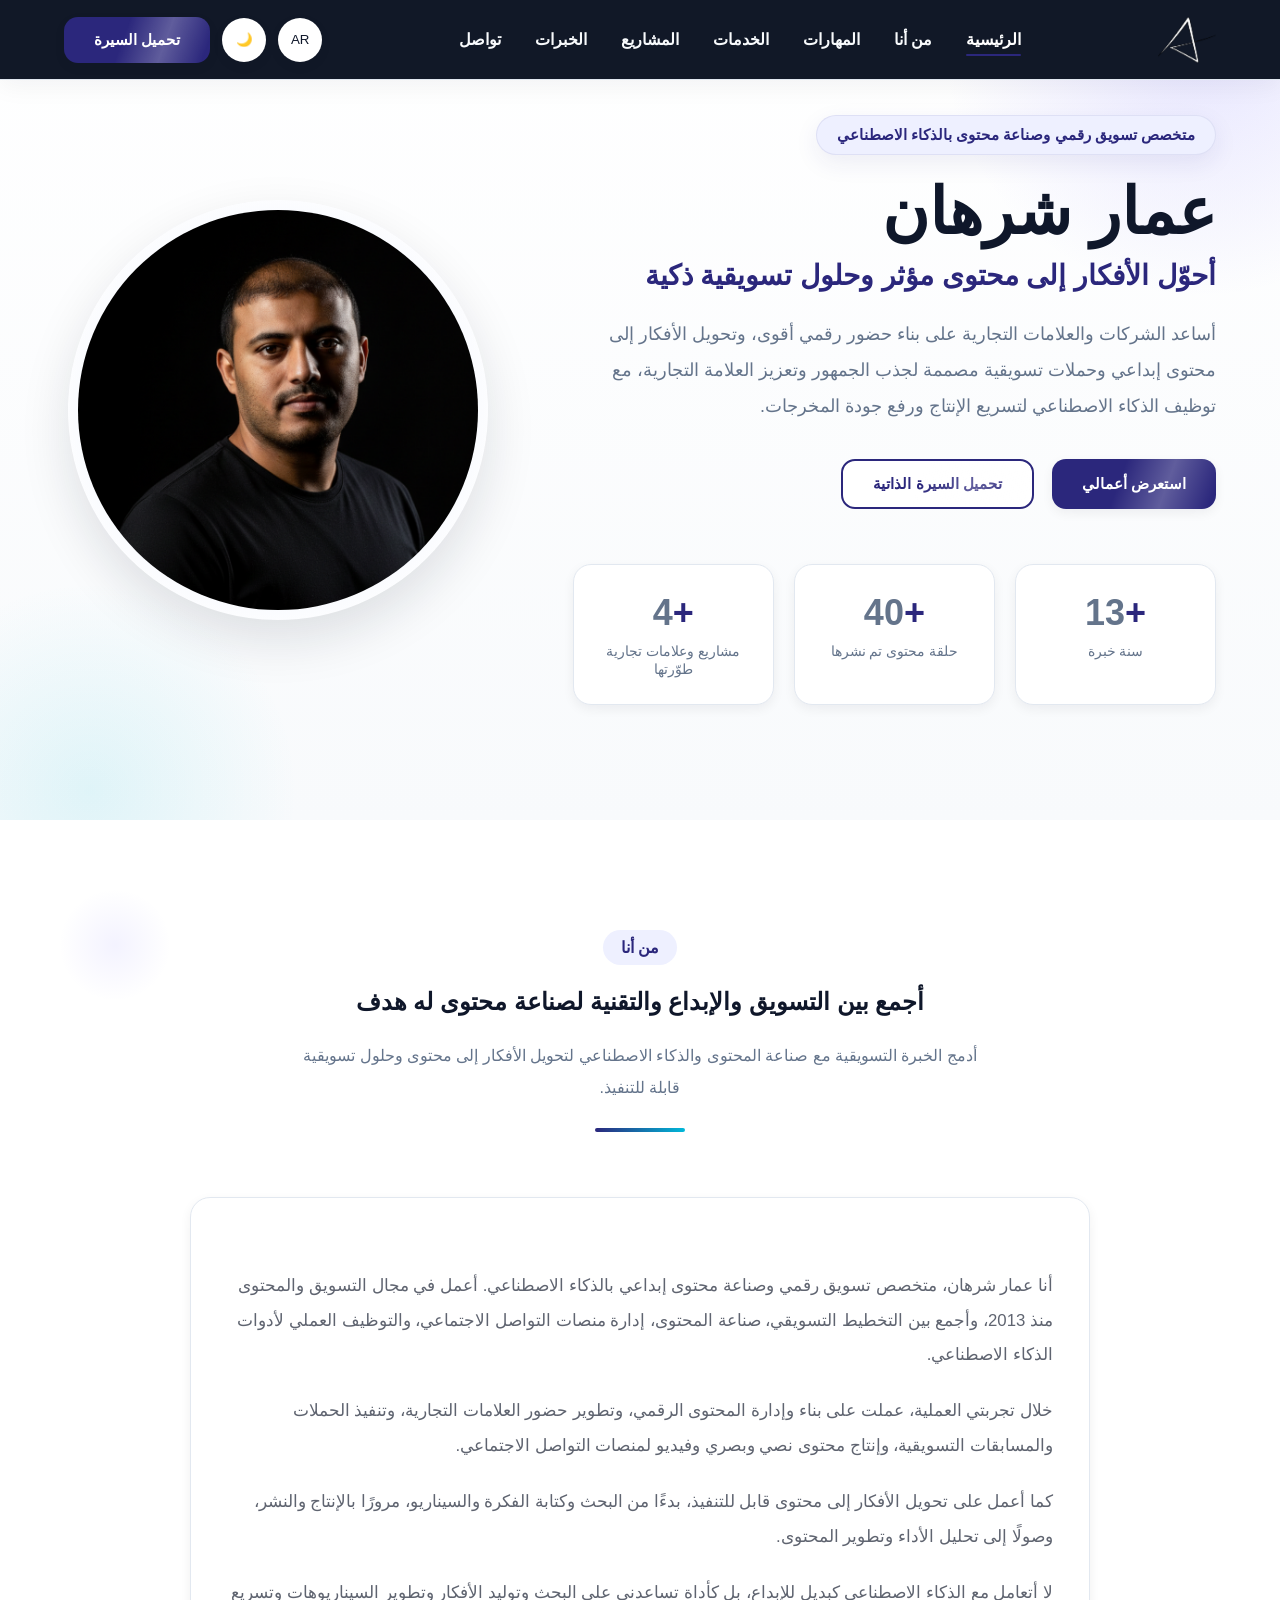
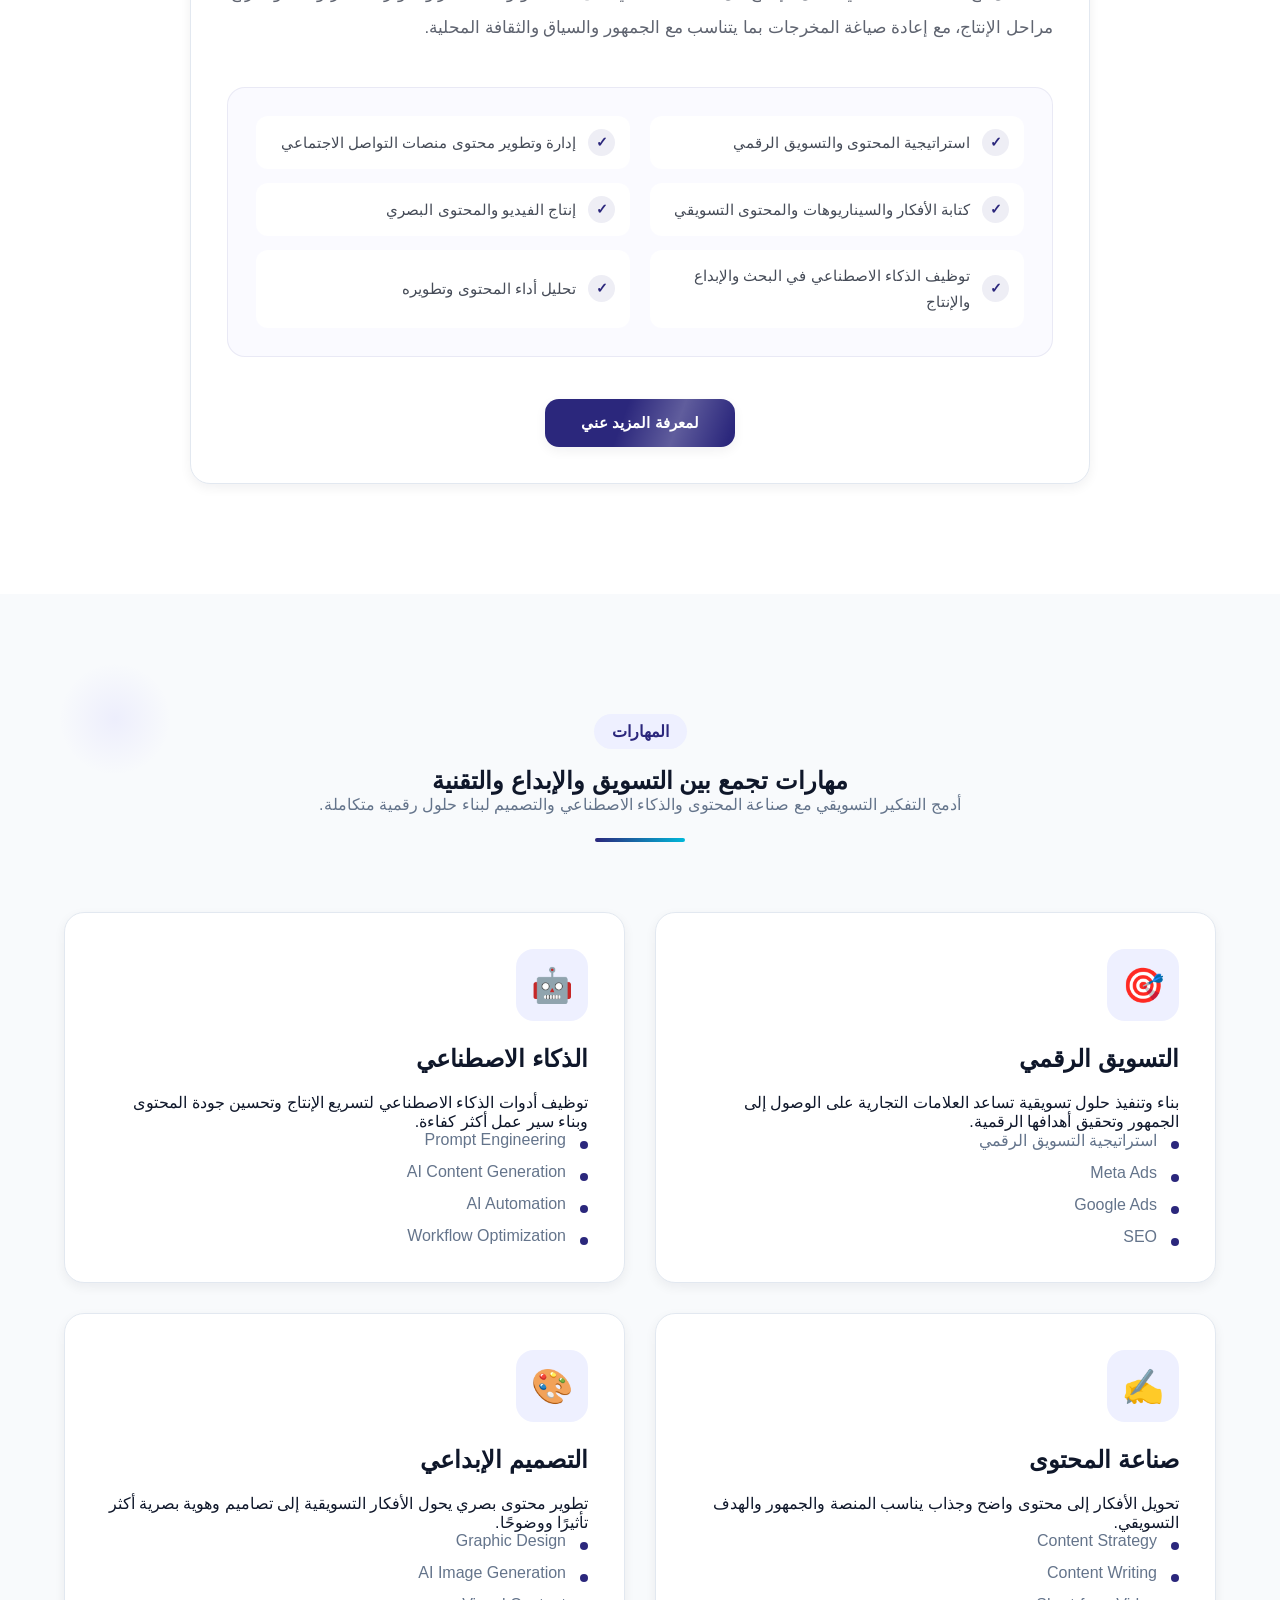
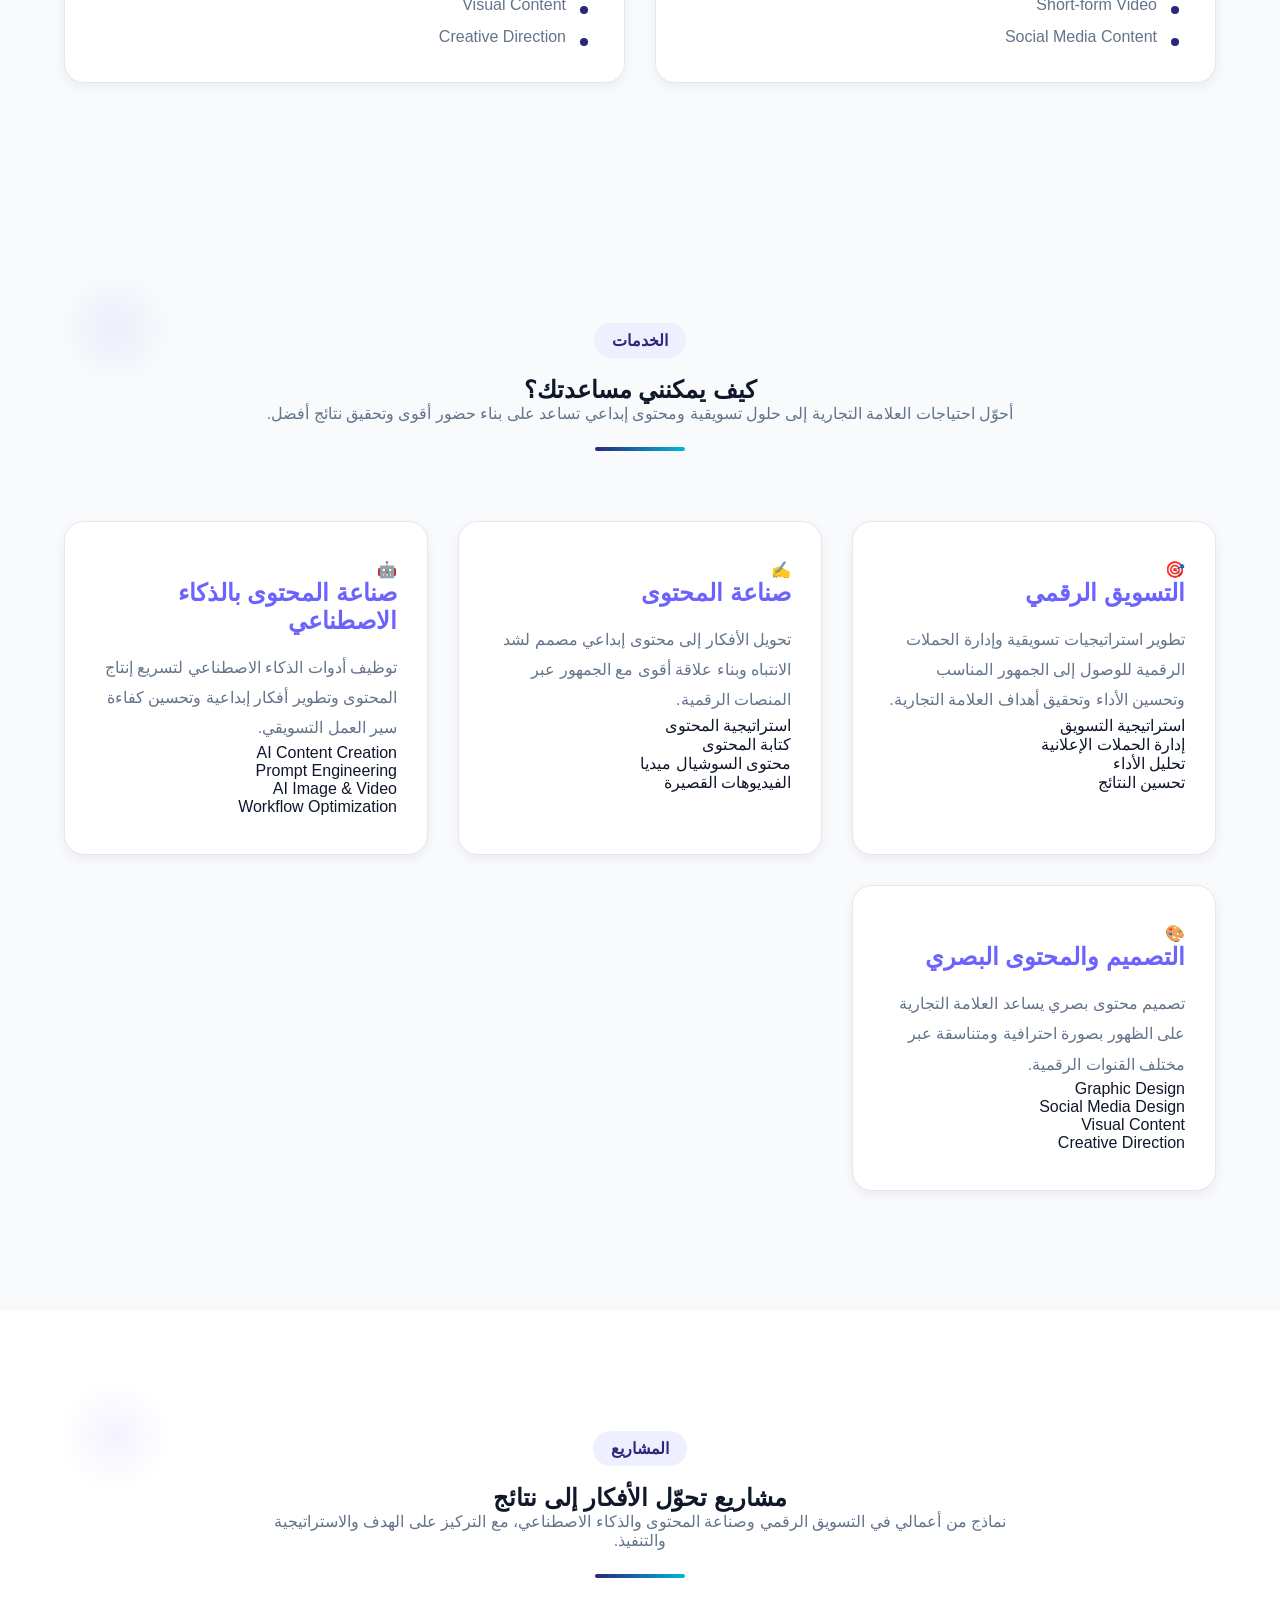
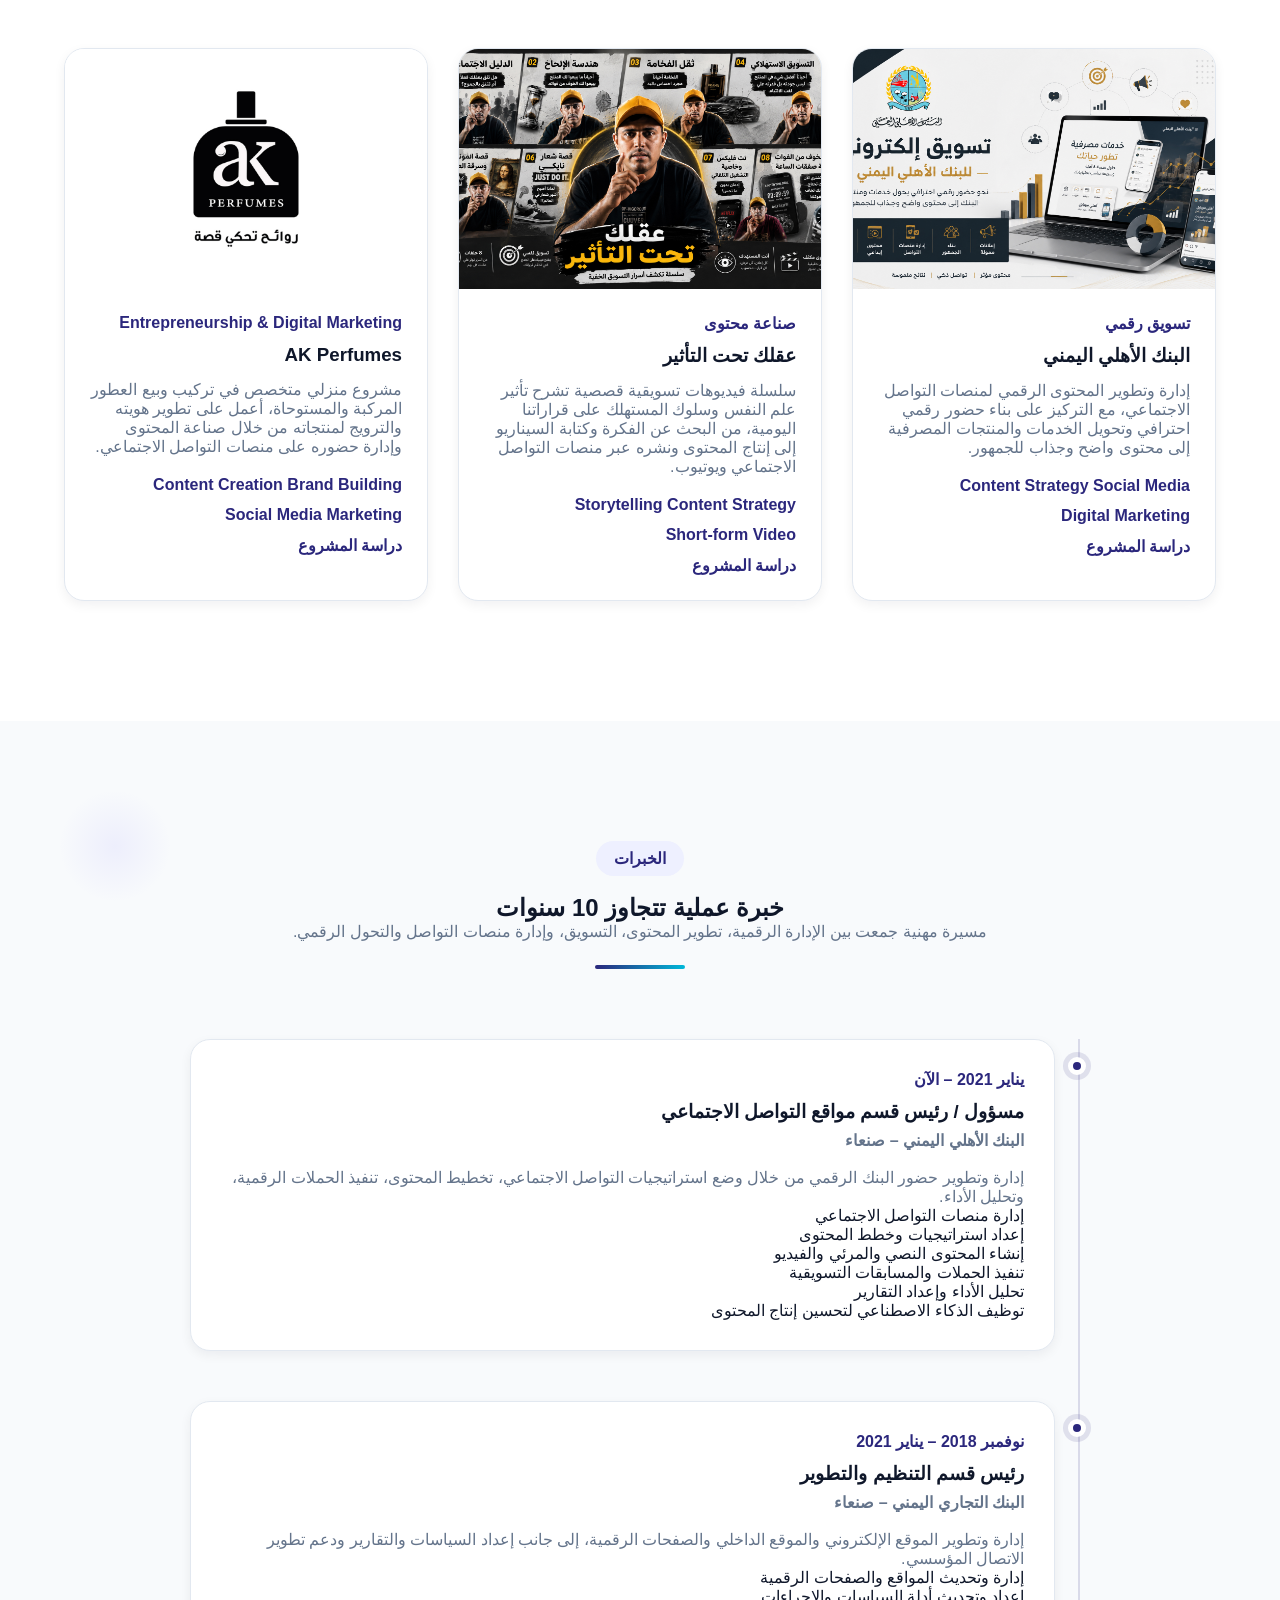
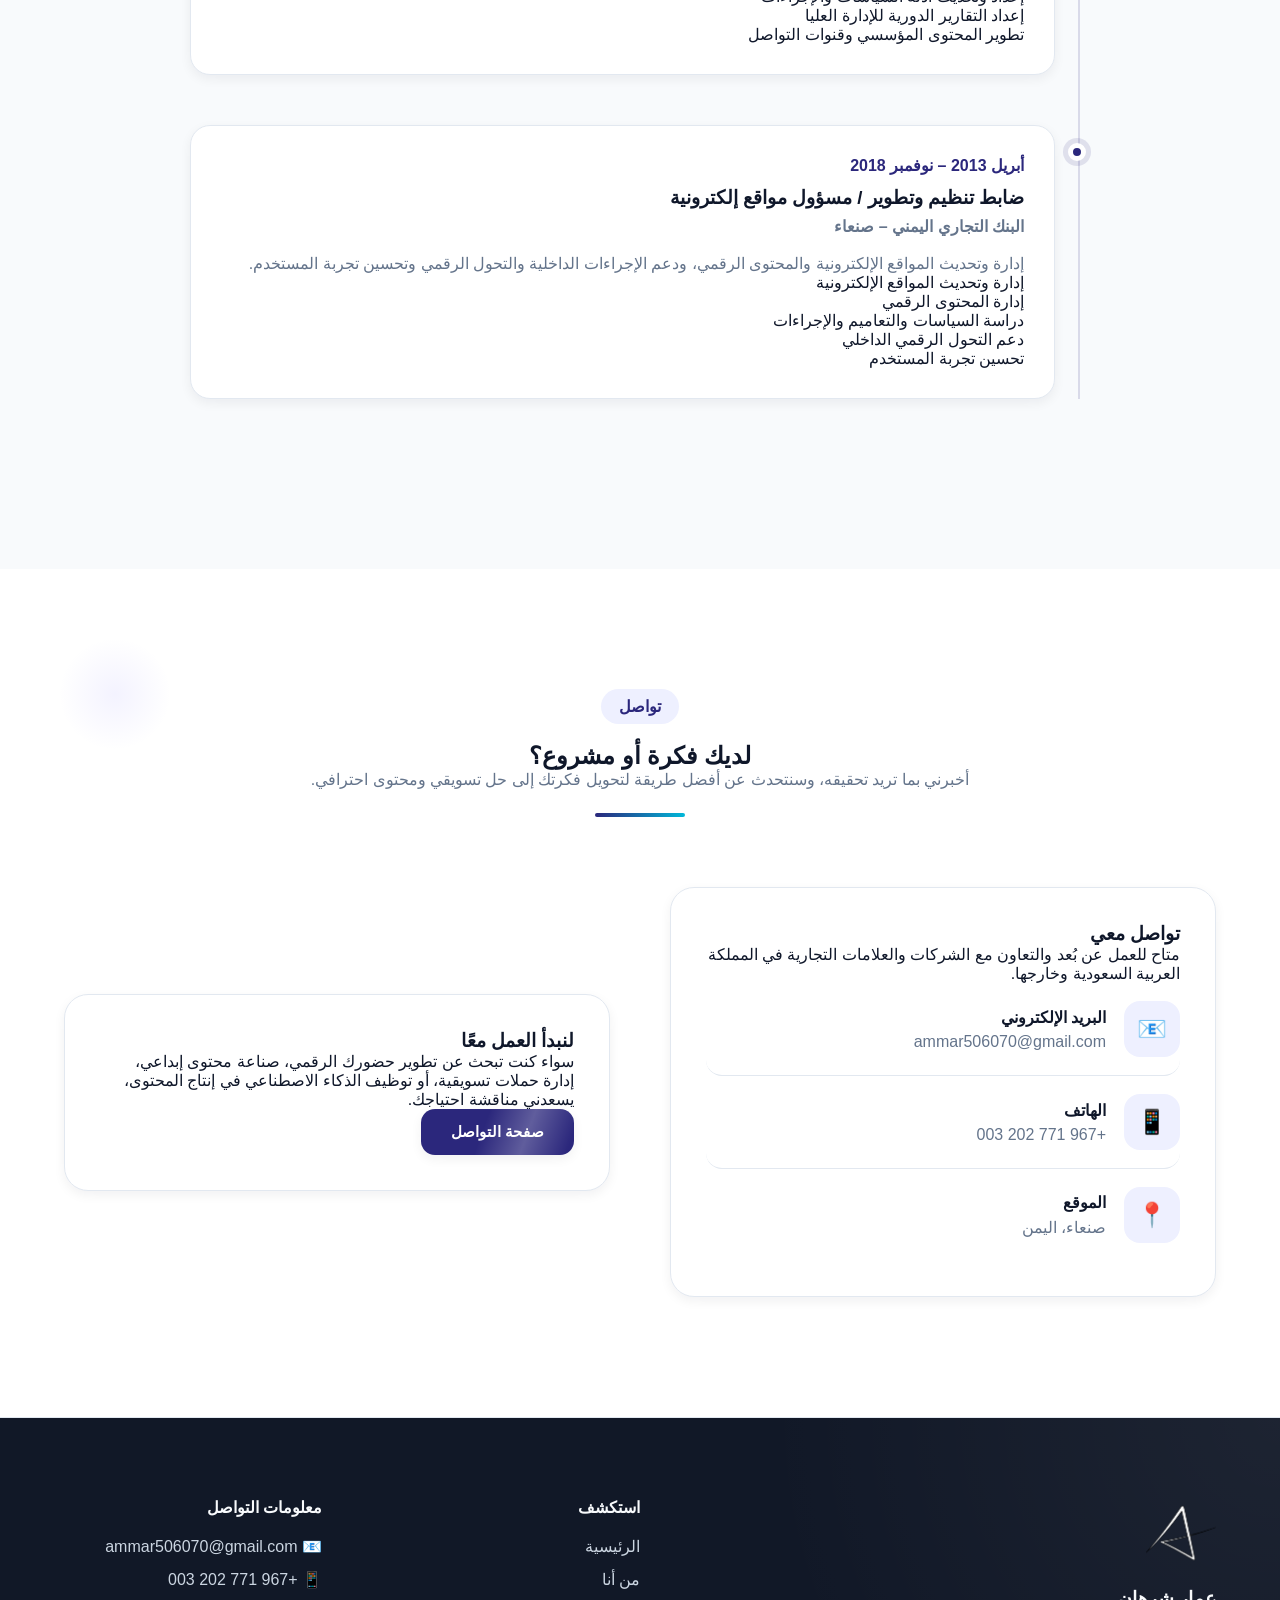
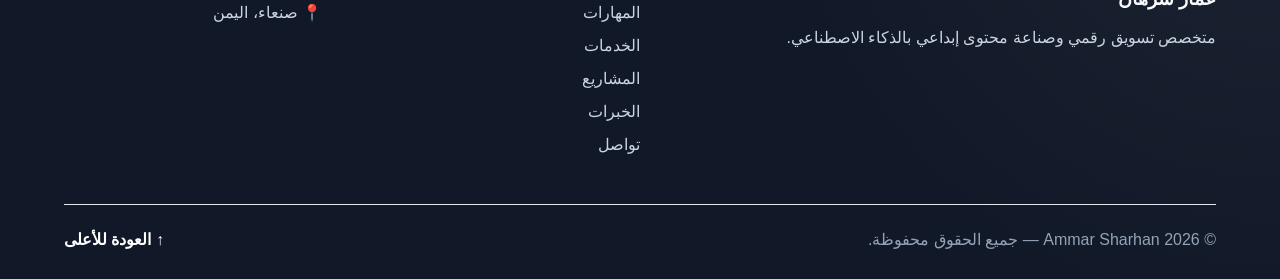
==== commit 37b0e0a8: "Update portfolio" ====
--- a/index.html
+++ b/index.html
@@ -241,29 +241,33 @@
 
             <span class="hero-badge">
 
-                🚀 Digital Marketing & AI Specialist
-
-            </span>
-
-            <h1>
-
-                عمار شرهان
-
-            </h1>
-
-            <h2>
-
-                متخصص تسويق رقمي وصناعة محتوى بالذكاء الاصطناعي
-
-            </h2>
-
-            <p>
-
-                أساعد الشركات والعلامات التجارية على تحويل الأفكار إلى
-                حملات تسويقية احترافية ومحتوى إبداعي يعتمد على الذكاء
-                الاصطناعي لتحقيق نتائج حقيقية ونمو مستدام.
-
-            </p>
+متخصص تسويق رقمي وصناعة محتوى بالذكاء الاصطناعي
+
+</span>
+
+<h1>
+
+    عمار شرهان
+
+</h1>
+
+<h2>
+
+    أحوّل الأفكار إلى محتوى مؤثر وحلول تسويقية ذكية
+
+</h2>
+
+<p>
+
+    أساعد الشركات والعلامات التجارية على بناء حضور رقمي أقوى،
+    وتحويل الأفكار إلى محتوى إبداعي وحملات تسويقية مصممة لجذب
+    الجمهور وتعزيز العلامة التجارية، مع توظيف الذكاء الاصطناعي
+    لتسريع الإنتاج ورفع جودة المخرجات.
+
+</p>
+
+
+            <!-- ================= Hero Actions ================= -->
 
             <div class="hero-buttons">
 
@@ -275,65 +279,67 @@
 
                 </a>
 
+
                 <a
-                    href="#contact"
-                    class="btn btn-secondary">
-
-                    تواصل معي
+                    href="assets/documents/ammar-sharhan-cv.pdf"
+                    class="btn btn-secondary"
+                    target="_blank"
+                    rel="noopener">
+
+                    تحميل السيرة الذاتية
 
                 </a>
 
             </div>
 
-            <!-- ================= Hero Stats ================= -->
-
-            <div class="hero-stats">
-
-                <div class="stat-card">
-
-                <h3>
-                   +<span class="stat-number" data-target="10">0</span>
-                </h3>
-
-                    <span>
-
-                        سنوات خبرة
-
-                    </span>
-
-                </div>
-
-                <div class="stat-card">
-
-                   <h3>
-                     +<span class="stat-number" data-target="50">0</span>
-                   </h3>
-
-                    <span>
-
-                        مشروعًا منفذًا
-
-                    </span>
-
-                </div>
-
-                <div class="stat-card">
-
-                <h3>
-                  +<span class="stat-number" data-target="100">0</span>
-                </h3>
-
-                    <span>
-
-                        محتوى احترافي
-
-                    </span>
-
-                </div>
-
-            </div>
-
-        </div>
+ <!-- ================= Hero Stats ================= -->
+
+<div class="hero-stats">
+
+    <!-- Stat 1 -->
+    <div class="stat-card">
+
+        <h3>
+            +<span class="stat-number" data-target="13">0</span>
+        </h3>
+
+        <span>
+            سنة خبرة
+        </span>
+
+    </div>
+
+
+    <!-- Stat 2 -->
+    <div class="stat-card">
+
+        <h3>
+            +<span class="stat-number" data-target="40">0</span>
+        </h3>
+
+        <span>
+            حلقة محتوى تم نشرها
+        </span>
+
+    </div>
+
+
+    <!-- Stat 3 -->
+    <div class="stat-card">
+
+        <h3>
+            +<span class="stat-number" data-target="4">0</span>
+        </h3>
+
+        <span>
+            مشاريع وعلامات تجارية طوّرتها
+        </span>
+
+    </div>
+
+</div>
+        </div>
+
 
         <!-- ================= Hero Image ================= -->
 
@@ -343,121 +349,132 @@
 
                 <img
                     src="assets/images/profile/profile.png"
-                    alt="عمار شرهان"
+                    alt="عمار شرهان — متخصص تسويق رقمي وصناعة محتوى بالذكاء الاصطناعي"
                     loading="lazy">
 
             </div>
 
         </div>
 
+
     </div>
 
 </section>
-
 <!-- ===========================================================
      About Section
 =========================================================== -->
 
-<section
-    id="about"
-    class="about reveal">
+<section id="about" class="about reveal">
 
     <div class="container">
 
-        <div class="section-header">
+        <!-- Section Header -->
+        <div class="section-header about-header">
 
             <span class="section-badge">
-
                 من أنا
-
             </span>
 
             <h2>
-
-                نبذة شخصية
-
+                أجمع بين التسويق والإبداع والتقنية
+                لصناعة محتوى له هدف
             </h2>
 
             <p>
-
-                أؤمن بأن التسويق الحقيقي يبدأ بفهم الإنسان قبل فهم المنصة.
-
+                أدمج الخبرة التسويقية مع صناعة المحتوى والذكاء الاصطناعي
+                لتحويل الأفكار إلى محتوى وحلول تسويقية قابلة للتنفيذ.
             </p>
 
         </div>
 
-        <div class="about-grid">
-
-            <!-- ================= About Text ================= -->
+
+        <!-- About Content -->
+        <div class="about-content">
 
             <div class="about-text">
 
-                <h3>
-
-                    من أنا؟
-
-                </h3>
-
-                <p>
-
-                    أنا عمار شرهان، متخصص في التسويق الرقمي وصناعة المحتوى
-                    الإبداعي باستخدام تقنيات الذكاء الاصطناعي. أساعد الشركات
-                    ورواد الأعمال على بناء حضور رقمي احترافي وتحويل الأفكار
-                    إلى نتائج قابلة للقياس.
-
-                </p>
-
+                <div class="about-title">
+
+                </div>
+
+
+                <div class="about-description">
+
+                    <p>
+                        أنا عمار شرهان، متخصص تسويق رقمي وصناعة محتوى إبداعي
+                        بالذكاء الاصطناعي. أعمل في مجال التسويق والمحتوى منذ
+                        2013، وأجمع بين التخطيط التسويقي، صناعة المحتوى،
+                        إدارة منصات التواصل الاجتماعي، والتوظيف العملي
+                        لأدوات الذكاء الاصطناعي.
+                    </p>
+
+                    <p>
+                        خلال تجربتي العملية، عملت على بناء وإدارة المحتوى
+                        الرقمي، وتطوير حضور العلامات التجارية، وتنفيذ الحملات
+                        والمسابقات التسويقية، وإنتاج محتوى نصي وبصري وفيديو
+                        لمنصات التواصل الاجتماعي.
+                    </p>
+
+                    <p>
+                        كما أعمل على تحويل الأفكار إلى محتوى قابل للتنفيذ،
+                        بدءًا من البحث وكتابة الفكرة والسيناريو، مرورًا
+                        بالإنتاج والنشر، وصولًا إلى تحليل الأداء وتطوير المحتوى.
+                    </p>
+
+                    <p>
+                        لا أتعامل مع الذكاء الاصطناعي كبديل للإبداع، بل كأداة
+                        تساعدني على البحث وتوليد الأفكار وتطوير السيناريوهات
+                        وتسريع مراحل الإنتاج، مع إعادة صياغة المخرجات بما
+                        يتناسب مع الجمهور والسياق والثقافة المحلية.
+                    </p>
+
+                </div>
+
+
+                <!-- Core Skills -->
                 <div class="about-list">
 
-                    <div>✓ التسويق الرقمي</div>
-
-                    <div>✓ صناعة المحتوى</div>
-
-                    <div>✓ تصميم الهوية البصرية</div>
-
-                    <div>✓ الذكاء الاصطناعي</div>
-
-                    <div>✓ إدارة الحملات الإعلانية</div>
+                    <div class="about-list-item">
+                        <span class="about-check">✓</span>
+                        <span>استراتيجية المحتوى والتسويق الرقمي</span>
+                    </div>
+
+                    <div class="about-list-item">
+                        <span class="about-check">✓</span>
+                        <span>إدارة وتطوير محتوى منصات التواصل الاجتماعي</span>
+                    </div>
+
+                    <div class="about-list-item">
+                        <span class="about-check">✓</span>
+                        <span>كتابة الأفكار والسيناريوهات والمحتوى التسويقي</span>
+                    </div>
+
+                    <div class="about-list-item">
+                        <span class="about-check">✓</span>
+                        <span>إنتاج الفيديو والمحتوى البصري</span>
+                    </div>
+
+                    <div class="about-list-item">
+                        <span class="about-check">✓</span>
+                        <span>توظيف الذكاء الاصطناعي في البحث والإبداع والإنتاج</span>
+                    </div>
+
+                    <div class="about-list-item">
+                        <span class="about-check">✓</span>
+                        <span>تحليل أداء المحتوى وتطويره</span>
+                    </div>
 
                 </div>
 
-            </div>
-
-            <!-- ================= About Tools ================= -->
-
-            <div class="about-tools">
-
-                <h3>
-
-                    الأدوات التي أستخدمها
-
-                </h3>
-
-                <div class="tools-grid">
-
-                    <span>ChatGPT</span>
-
-                    <span>Canva</span>
-
-                    <span>CapCut</span>
-
-                    <span>Photoshop</span>
-
-                    <span>Illustrator</span>
-
-                    <span>Meta Ads</span>
-
-                    <span>Google Ads</span>
-
-                    <span>Gemini</span>
-
-                    <span>Veo</span>
-
-                    <span>GitHub</span>
-
-                    <span>VS Code</span>
-
-                    <span>Figma</span>
+
+                <!-- CTA -->
+                <div class="about-actions">
+
+                    <a
+                        href="pages/about.html"
+                        class="btn btn-primary">
+                        لمعرفة المزيد عني
+                    </a>
 
                 </div>
 
@@ -468,7 +485,6 @@
     </div>
 
 </section>
-
 <!-- ===========================================================
      Skills Section
 =========================================================== -->
@@ -489,134 +505,180 @@
 
             <h2>
 
-                مهاراتي الاحترافية
+                مهارات تجمع بين التسويق والإبداع والتقنية
 
             </h2>
 
             <p>
 
-                مجموعة من المهارات التي أستخدمها لتقديم حلول تسويقية
-                متكاملة للشركات والأفراد.
+                أدمج التفكير التسويقي مع صناعة المحتوى والذكاء الاصطناعي
+                والتصميم لبناء حلول رقمية متكاملة.
 
             </p>
 
         </div>
 
-<div class="skills-grid">
-
-    <!-- ================= Skill 1 ================= -->
-
-    <div class="skill-card">
-
-        <div class="skill-icon">
-            🎯
-        </div>
-
-        <h3>
-            التسويق الرقمي
-        </h3>
-
-        <ul>
-
-            <li>Meta Ads</li>
-
-            <li>Google Ads</li>
-
-            <li>SEO</li>
-
-            <li>Marketing Strategy</li>
-
-        </ul>
+
+        <div class="skills-grid">
+
+
+            <!-- ================= Skill 1 ================= -->
+
+            <div class="skill-card">
+
+                <div class="skill-icon">
+
+                    🎯
+
+                </div>
+
+                <h3>
+
+                    التسويق الرقمي
+
+                </h3>
+
+                <p>
+
+                    بناء وتنفيذ حلول تسويقية تساعد العلامات التجارية
+                    على الوصول إلى الجمهور وتحقيق أهدافها الرقمية.
+
+                </p>
+
+                <ul>
+
+                    <li>استراتيجية التسويق الرقمي</li>
+
+                    <li>Meta Ads</li>
+
+                    <li>Google Ads</li>
+
+                    <li>SEO</li>
+
+                </ul>
+
+            </div>
+
+
+            <!-- ================= Skill 2 ================= -->
+
+            <div class="skill-card">
+
+                <div class="skill-icon">
+
+                    🤖
+
+                </div>
+
+                <h3>
+
+                    الذكاء الاصطناعي
+
+                </h3>
+
+                <p>
+
+                    توظيف أدوات الذكاء الاصطناعي لتسريع الإنتاج
+                    وتحسين جودة المحتوى وبناء سير عمل أكثر كفاءة.
+
+                </p>
+
+                <ul>
+
+                    <li>Prompt Engineering</li>
+
+                    <li>AI Content Generation</li>
+
+                    <li>AI Automation</li>
+
+                    <li>Workflow Optimization</li>
+
+                </ul>
+
+            </div>
+
+
+            <!-- ================= Skill 3 ================= -->
+
+            <div class="skill-card">
+
+                <div class="skill-icon">
+
+                    ✍️
+
+                </div>
+
+                <h3>
+
+                    صناعة المحتوى
+
+                </h3>
+
+                <p>
+
+                    تحويل الأفكار إلى محتوى واضح وجذاب يناسب
+                    المنصة والجمهور والهدف التسويقي.
+
+                </p>
+
+                <ul>
+
+                    <li>Content Strategy</li>
+
+                    <li>Content Writing</li>
+
+                    <li>Short-form Video</li>
+
+                    <li>Social Media Content</li>
+
+                </ul>
+
+            </div>
+
+
+            <!-- ================= Skill 4 ================= -->
+
+            <div class="skill-card">
+
+                <div class="skill-icon">
+
+                    🎨
+
+                </div>
+
+                <h3>
+
+                    التصميم الإبداعي
+
+                </h3>
+
+                <p>
+
+                    تطوير محتوى بصري يحول الأفكار التسويقية إلى
+                    تصاميم وهوية بصرية أكثر تأثيرًا ووضوحًا.
+
+                </p>
+
+                <ul>
+
+                    <li>Graphic Design</li>
+
+                    <li>AI Image Generation</li>
+
+                    <li>Visual Content</li>
+
+                    <li>Creative Direction</li>
+
+                </ul>
+
+            </div>
+
+
+        </div>
 
     </div>
 
-
-    <!-- ================= Skill 2 ================= -->
-
-    <div class="skill-card">
-
-        <div class="skill-icon">
-            🤖
-        </div>
-
-        <h3>
-            الذكاء الاصطناعي
-        </h3>
-
-        <ul>
-
-            <li>Prompt Engineering</li>
-
-            <li>Content Generation</li>
-
-            <li>AI Automation</li>
-
-            <li>Workflow Optimization</li>
-
-        </ul>
-
-    </div>
-
-
-    <!-- ================= Skill 3 ================= -->
-
-    <div class="skill-card">
-
-        <div class="skill-icon">
-            ✍️
-        </div>
-
-        <h3>
-            صناعة المحتوى
-        </h3>
-
-        <ul>
-
-            <li>Content Strategy</li>
-
-            <li>Content Writing</li>
-
-            <li>Short-form Video</li>
-
-            <li>Social Media Content</li>
-
-        </ul>
-
-    </div>
-
-
-    <!-- ================= Skill 4 ================= -->
-
-    <div class="skill-card">
-
-        <div class="skill-icon">
-            🎨
-        </div>
-
-        <h3>
-            التصميم الإبداعي
-        </h3>
-
-        <ul>
-
-            <li>Graphic Design</li>
-
-            <li>AI Image Generation</li>
-
-            <li>Visual Content</li>
-
-            <li>Creative Direction</li>
-
-        </ul>
-
-    </div>
-
-</div>
-
-    </div>
-
 </section>
-
 <!-- ===========================================================
      Services Section
 =========================================================== -->
@@ -637,24 +699,33 @@
 
             <h2>
 
-                ماذا أقدم؟
+                كيف يمكنني مساعدتك؟
 
             </h2>
 
             <p>
 
-                خدمات احترافية تساعد الشركات على النمو وتحقيق نتائج أفضل.
+                أحوّل احتياجات العلامة التجارية إلى حلول تسويقية
+                ومحتوى إبداعي تساعد على بناء حضور أقوى وتحقيق نتائج أفضل.
 
             </p>
 
         </div>
 
+
         <div class="services-grid">
 
-<!-- ================= Service Card ================= -->
+
+            <!-- ================= Service 1 ================= -->
 
             <div class="service-card">
 
+                <div class="service-icon">
+
+                    🎯
+
+                </div>
+
                 <h3>
 
                     التسويق الرقمي
@@ -663,16 +734,37 @@
 
                 <p>
 
-                    بناء استراتيجيات تسويقية، إدارة الحملات الإعلانية،
-                    وتحليل الأداء لتحقيق أفضل النتائج.
+                    تطوير استراتيجيات تسويقية وإدارة الحملات الرقمية
+                    للوصول إلى الجمهور المناسب وتحسين الأداء وتحقيق
+                    أهداف العلامة التجارية.
 
                 </p>
 
-            </div>
-
+                <ul>
+
+                    <li>استراتيجية التسويق</li>
+
+                    <li>إدارة الحملات الإعلانية</li>
+
+                    <li>تحليل الأداء</li>
+
+                    <li>تحسين النتائج</li>
+
+                </ul>
+
+            </div>
+
+
+            <!-- ================= Service 2 ================= -->
 
             <div class="service-card">
 
+                <div class="service-icon">
+
+                    ✍️
+
+                </div>
+
                 <h3>
 
                     صناعة المحتوى
@@ -681,29 +773,99 @@
 
                 <p>
 
-                    كتابة وتصميم محتوى إبداعي يساعد العلامات التجارية
-                    على بناء علاقة قوية مع جمهورها.
+                    تحويل الأفكار إلى محتوى إبداعي مصمم لشد الانتباه
+                    وبناء علاقة أقوى مع الجمهور عبر المنصات الرقمية.
 
                 </p>
 
-            </div>
-
+                <ul>
+
+                    <li>استراتيجية المحتوى</li>
+
+                    <li>كتابة المحتوى</li>
+
+                    <li>محتوى السوشيال ميديا</li>
+
+                    <li>الفيديوهات القصيرة</li>
+
+                </ul>
+
+            </div>
+
+
+            <!-- ================= Service 3 ================= -->
 
             <div class="service-card">
 
+                <div class="service-icon">
+
+                    🤖
+
+                </div>
+
                 <h3>
 
-                    حلول الذكاء الاصطناعي
+                    صناعة المحتوى بالذكاء الاصطناعي
 
                 </h3>
 
                 <p>
 
-                    استخدام أدوات الذكاء الاصطناعي لتسريع الإنتاج وتحسين
-                    جودة المحتوى والعمليات التسويقية.
+                    توظيف أدوات الذكاء الاصطناعي لتسريع إنتاج المحتوى
+                    وتطوير أفكار إبداعية وتحسين كفاءة سير العمل التسويقي.
 
                 </p>
 
+                <ul>
+
+                    <li>AI Content Creation</li>
+
+                    <li>Prompt Engineering</li>
+
+                    <li>AI Image & Video</li>
+
+                    <li>Workflow Optimization</li>
+
+                </ul>
+
+            </div>
+
+
+            <!-- ================= Service 4 ================= -->
+
+            <div class="service-card">
+
+                <div class="service-icon">
+
+                    🎨
+
+                </div>
+
+                <h3>
+
+                    التصميم والمحتوى البصري
+
+                </h3>
+
+                <p>
+
+                    تصميم محتوى بصري يساعد العلامة التجارية على الظهور
+                    بصورة احترافية ومتناسقة عبر مختلف القنوات الرقمية.
+
+                </p>
+
+                <ul>
+
+                    <li>Graphic Design</li>
+
+                    <li>Social Media Design</li>
+
+                    <li>Visual Content</li>
+
+                    <li>Creative Direction</li>
+
+                </ul>
+
             </div>
 
 
@@ -712,7 +874,6 @@
     </div>
 
 </section>
-
 
 <!-- ===========================================================
      Projects Section
@@ -736,330 +897,395 @@
 
             <h2>
 
-                أعمال مختارة
+                مشاريع تحوّل الأفكار إلى نتائج
 
             </h2>
 
 
             <p>
 
-                مجموعة من المشاريع التي تعكس خبرتي في التسويق
-                الرقمي وصناعة المحتوى.
+                نماذج من أعمالي في التسويق الرقمي وصناعة المحتوى
+                والذكاء الاصطناعي، مع التركيز على الهدف والاستراتيجية
+                والتنفيذ.
 
             </p>
 
 
         </div>
 
-
-        <div class="projects-grid">
-
-
-            <article class="project-card">
-
-
-                <img
-                    src="assets/images/projects/project-1.jpg"
-                    alt="مشروع تسويق رقمي"
-                    loading="lazy">
-
-
-                <div class="project-content">
-
-
-                    <span>
-
-                        Marketing
-
-                    </span>
-
-
-                    <h3>
-
-                        حملة تسويقية رقمية
-
-                    </h3>
-
-
-                    <p>
-
-                        تصميم وتنفيذ استراتيجية محتوى وحملات
-                        إعلانية لزيادة الوصول والتفاعل.
-
-                    </p>
-
-
-                    <a href="#">
-
-                        عرض المشروع
-
-                    </a>
-
-
-                </div>
-
-
-            </article>
-
-
-
-            <article class="project-card">
-
-
-                <img
-                    src="assets/images/projects/project-2.jpg"
-                    alt="مشروع صناعة محتوى"
-                    loading="lazy">
-
-
-                <div class="project-content">
-
-
-                    <span>
-
-                        Content
-
-                    </span>
-
-
-                    <h3>
-
-                        صناعة محتوى إبداعي
-
-                    </h3>
-
-
-                    <p>
-
-                        إنتاج محتوى قصير مصمم لمنصات التواصل
-                        الاجتماعي بأسلوب قصصي.
-
-                    </p>
-
-
-                    <a href="#">
-
-                        عرض المشروع
-
-                    </a>
-
-
-                </div>
-
-
-            </article>
-
-
-
-            <article class="project-card">
-
-
-                <img
-                    src="assets/images/projects/project-3.jpg"
-                    alt="مشروع ذكاء اصطناعي"
-                    loading="lazy">
-
-
-                <div class="project-content">
-
-
-                    <span>
-
-                        AI
-
-                    </span>
-
-
-                    <h3>
-
-                        حلول بالذكاء الاصطناعي
-
-                    </h3>
-
-
-                    <p>
-
-                        استخدام أدوات الذكاء الاصطناعي لتطوير
-                        الإنتاجية وجودة المخرجات.
-
-                    </p>
-
-
-                    <a href="#">
-
-                        عرض المشروع
-
-                    </a>
-
-
-                </div>
-
-
-            </article>
-
-
-        </div>
+<div class="projects-grid">
+
+
+    <!-- =====================================================
+         Project 1 — National Bank of Yemen
+    ====================================================== -->
+
+    <article class="project-card">
+
+        <img
+            src="assets/images/projects/project-1.jpg"
+            alt="مشروع التسويق الرقمي للبنك الأهلي اليمني"
+            loading="lazy">
+
+        <div class="project-content">
+
+            <span>
+                تسويق رقمي
+            </span>
+
+            <h3>
+                البنك الأهلي اليمني
+            </h3>
+
+            <p>
+                إدارة وتطوير المحتوى الرقمي لمنصات التواصل الاجتماعي،
+                مع التركيز على بناء حضور رقمي احترافي وتحويل الخدمات
+                والمنتجات المصرفية إلى محتوى واضح وجذاب للجمهور.
+            </p>
+
+            <div class="project-meta">
+
+                <span>Social Media</span>
+
+                <span>Content Strategy</span>
+
+                <span>Digital Marketing</span>
+
+            </div>
+
+            <a
+                 href="pages/projects.html#project-bank">
+
+                دراسة المشروع
+
+            </a>
+
+        </div>
+
+    </article>
+
+
+    <!-- =====================================================
+         Project 2 — Aqlek Taht Al-Tatheer
+    ====================================================== -->
+
+    <article class="project-card">
+
+        <img
+            src="assets/images/projects/project-2.jpg"
+            alt="سلسلة عقلك تحت التأثير"
+            loading="lazy">
+
+        <div class="project-content">
+
+            <span>
+                صناعة محتوى
+            </span>
+
+            <h3>
+                عقلك تحت التأثير
+            </h3>
+
+            <p>
+                سلسلة فيديوهات تسويقية قصصية تشرح تأثير علم النفس
+                وسلوك المستهلك على قراراتنا اليومية، من البحث عن الفكرة
+                وكتابة السيناريو إلى إنتاج المحتوى ونشره عبر منصات
+                التواصل الاجتماعي ويوتيوب.
+            </p>
+
+            <div class="project-meta">
+
+                <span>Content Strategy</span>
+
+                <span>Storytelling</span>
+
+                <span>Short-form Video</span>
+
+            </div>
+
+            <a
+                href="pages/projects.html#project-content">
+
+                دراسة المشروع
+
+            </a>
+
+        </div>
+
+    </article>
+
+
+    <!-- =====================================================
+         Project 3 — AK Perfumes
+    ====================================================== -->
+
+    <article class="project-card">
+
+        <img
+            src="assets/images/projects/project-3.jpg"
+            alt="مشروع AK Perfumes للعطور"
+            loading="lazy">
+
+        <div class="project-content">
+
+            <span>
+                Entrepreneurship & Digital Marketing
+            </span>
+
+            <h3>
+                AK Perfumes
+            </h3>
+
+            <p>
+                مشروع منزلي متخصص في تركيب وبيع العطور المركبة
+                والمستوحاة، أعمل على تطوير هويته والترويج لمنتجاته
+                من خلال صناعة المحتوى وإدارة حضوره على منصات التواصل
+                الاجتماعي.
+            </p>
+
+            <div class="project-meta">
+
+                <span>Brand Building</span>
+
+                <span>Content Creation</span>
+
+                <span>Social Media Marketing</span>
+
+            </div>
+
+            <a
+                href="pages/projects.html#project-ak-perfumes">
+
+                دراسة المشروع
+
+            </a>
+
+        </div>
+
+    </article>
+
+
+</div>
 
 
     </div>
 
 
 </section>
-
 
 
 <!-- ===========================================================
      Experience Section
 =========================================================== -->
 
-
 <section
     id="experience"
     class="experience reveal">
 
-
     <div class="container">
 
-
         <div class="section-header">
 
-
             <span class="section-badge">
 
                 الخبرات
 
             </span>
 
-
             <h2>
 
-                الخبرة العملية
+                خبرة عملية تتجاوز 10 سنوات
 
             </h2>
 
-
-        </div>
-
+            <p>
+
+                مسيرة مهنية جمعت بين الإدارة الرقمية، تطوير المحتوى،
+                التسويق، وإدارة منصات التواصل والتحول الرقمي.
+
+            </p>
+
+        </div>
 
 
         <div class="timeline">
 
 
+            <!-- ================= Experience 1 ================= -->
 
             <div class="timeline-item">
 
-
                 <span class="timeline-dot"></span>
 
-
-
                 <div class="timeline-content">
 
-
                     <span class="timeline-date">
 
-                        2022 - الآن
+                        يناير 2021 – الآن
 
                     </span>
 
-
                     <h3>
 
-                        مسؤول مواقع التواصل الاجتماعي
+                        مسؤول / رئيس قسم مواقع التواصل الاجتماعي
 
                     </h3>
 
-
                     <h4>
 
-                        البنك الأهلي اليمني
+                        البنك الأهلي اليمني – صنعاء
 
                     </h4>
 
-
                     <p>
 
-                        إدارة المحتوى الرقمي، تطوير حضور العلامة التجارية،
-                        وإعداد الحملات والمنشورات التفاعلية.
+                        إدارة وتطوير حضور البنك الرقمي من خلال وضع
+                        استراتيجيات التواصل الاجتماعي، تخطيط المحتوى،
+                        تنفيذ الحملات الرقمية، وتحليل الأداء.
 
                     </p>
 
+                    <ul>
+
+                        <li>إدارة منصات التواصل الاجتماعي</li>
+
+                        <li>إعداد استراتيجيات وخطط المحتوى</li>
+
+                        <li>إنشاء المحتوى النصي والمرئي والفيديو</li>
+
+                        <li>تنفيذ الحملات والمسابقات التسويقية</li>
+
+                        <li>تحليل الأداء وإعداد التقارير</li>
+
+                        <li>توظيف الذكاء الاصطناعي لتحسين إنتاج المحتوى</li>
+
+                    </ul>
 
                 </div>
 
-
-            </div>
-
-
-
+            </div>
+
+
+            <!-- ================= Experience 2 ================= -->
 
             <div class="timeline-item">
 
-
                 <span class="timeline-dot"></span>
 
-
-
                 <div class="timeline-content">
 
-
                     <span class="timeline-date">
 
-                        مستمر
+                        نوفمبر 2018 – يناير 2021
 
                     </span>
 
-
                     <h3>
 
-                        التسويق الرقمي وصناعة المحتوى
+                        رئيس قسم التنظيم والتطوير
 
                     </h3>
 
-
                     <h4>
 
-                        مشاريع شخصية
+                        البنك التجاري اليمني – صنعاء
 
                     </h4>
 
-
                     <p>
 
-                        تطوير حلول تسويقية واستخدام أدوات الذكاء الاصطناعي
-                        لإنتاج محتوى احترافي.
+                        إدارة وتطوير الموقع الإلكتروني والموقع الداخلي
+                        والصفحات الرقمية، إلى جانب إعداد السياسات والتقارير
+                        ودعم تطوير الاتصال المؤسسي.
 
                     </p>
 
+                    <ul>
+
+                        <li>إدارة وتحديث المواقع والصفحات الرقمية</li>
+
+                        <li>إعداد وتحديث أدلة السياسات والإجراءات</li>
+
+                        <li>إعداد التقارير الدورية للإدارة العليا</li>
+
+                        <li>تطوير المحتوى المؤسسي وقنوات التواصل</li>
+
+                    </ul>
 
                 </div>
 
-
-            </div>
-
-
-        </div>
-
+            </div>
+
+
+            <!-- ================= Experience 3 ================= -->
+
+            <div class="timeline-item">
+
+                <span class="timeline-dot"></span>
+
+                <div class="timeline-content">
+
+                    <span class="timeline-date">
+
+                        أبريل 2013 – نوفمبر 2018
+
+                    </span>
+
+                    <h3>
+
+                        ضابط تنظيم وتطوير / مسؤول مواقع إلكترونية
+
+                    </h3>
+
+                    <h4>
+
+                        البنك التجاري اليمني – صنعاء
+
+                    </h4>
+
+                    <p>
+
+                        إدارة وتحديث المواقع الإلكترونية والمحتوى الرقمي،
+                        ودعم الإجراءات الداخلية والتحول الرقمي وتحسين
+                        تجربة المستخدم.
+
+                    </p>
+
+                    <ul>
+
+                        <li>إدارة وتحديث المواقع الإلكترونية</li>
+
+                        <li>إدارة المحتوى الرقمي</li>
+
+                        <li>دراسة السياسات والتعاميم والإجراءات</li>
+
+                        <li>دعم التحول الرقمي الداخلي</li>
+
+                        <li>تحسين تجربة المستخدم</li>
+
+                    </ul>
+
+                </div>
+
+            </div>
+
+
+        </div>
 
     </div>
 
-
 </section>
-
 
 <!-- ===========================================================
      Contact Section
 =========================================================== -->
 
-
 <section
     id="contact"
     class="contact reveal">
 
-
     <div class="container">
 
-
         <div class="section-header">
 
             <span class="section-badge">
@@ -1068,96 +1294,153 @@
 
             </span>
 
-
             <h2>
 
-                لنبدأ مشروعك القادم
+                لديك فكرة أو مشروع؟
 
             </h2>
 
+            <p>
+
+                أخبرني بما تريد تحقيقه، وسنتحدث عن أفضل طريقة
+                لتحويل فكرتك إلى حل تسويقي ومحتوى احترافي.
+
+            </p>
 
         </div>
 
 
         <div class="contact-wrapper">
 
+
             <!-- ================= Contact Information ================= -->
 
             <div class="contact-card">
 
-                <a href="mailto:ammar506070@gmail.com" class="contact-item">
-
-                    <span>📧</span>
-
-                    <div>
-
-                        <h4>البريد الإلكتروني</h4>
-
-                        <p>ammar506070@gmail.com</p>
-
-                    </div>
-
-                </a>
-
-                <a href="tel:+967771202003" class="contact-item">
-
-                    <span>📱</span>
-
-                    <div>
-
-                        <h4>الهاتف</h4>
-
-                        <p>+967 771 202 003</p>
-
-                    </div>
-
-                </a>
-
-                <div class="contact-item">
-
-                    <span>📍</span>
-
-                    <div>
-
-                        <h4>الموقع</h4>
-
-                        <p>صنعاء، اليمن</p>
-
-                    </div>
-
-                </div>
-
-            </div>
-
-            <!-- ================= Contact CTA ================= -->
-
-            <div class="contact-card">
-
-                <h3>هل لديك مشروع؟</h3>
+                <h3>
+
+                    تواصل معي
+
+                </h3>
 
                 <p>
 
-                    يسعدني التعاون معك في تنفيذ مشاريع التسويق الرقمي،
-                    صناعة المحتوى، أو حلول الذكاء الاصطناعي.
+                    متاح للعمل عن بُعد والتعاون مع الشركات والعلامات
+                    التجارية في المملكة العربية السعودية وخارجها.
 
                 </p>
+
 
                 <a
                     href="mailto:ammar506070@gmail.com"
+                    class="contact-item">
+
+                    <span>📧</span>
+
+                    <div>
+
+                        <h4>
+
+                            البريد الإلكتروني
+
+                        </h4>
+
+                        <p>
+
+                            ammar506070@gmail.com
+
+                        </p>
+
+                    </div>
+
+                </a>
+
+
+                <a
+                    href="tel:+967771202003"
+                    class="contact-item">
+
+                    <span>📱</span>
+
+                    <div>
+
+                        <h4>
+
+                            الهاتف
+
+                        </h4>
+
+                        <p>
+
+                            +967 771 202 003
+
+                        </p>
+
+                    </div>
+
+                </a>
+
+
+                <div class="contact-item">
+
+                    <span>📍</span>
+
+                    <div>
+
+                        <h4>
+
+                            الموقع
+
+                        </h4>
+
+                        <p>
+
+                            صنعاء، اليمن
+
+                        </p>
+
+                    </div>
+
+                </div>
+
+            </div>
+
+
+            <!-- ================= Contact CTA ================= -->
+
+            <div class="contact-card">
+
+                <h3>
+
+                    لنبدأ العمل معًا
+
+                </h3>
+
+                <p>
+
+                    سواء كنت تبحث عن تطوير حضورك الرقمي، صناعة محتوى
+                    إبداعي، إدارة حملات تسويقية، أو توظيف الذكاء الاصطناعي
+                    في إنتاج المحتوى، يسعدني مناقشة احتياجك.
+
+                </p>
+
+
+                <a
+                    href="pages/contact.html"
                     class="btn btn-primary">
 
-                    ابدأ التواصل
+                    صفحة التواصل
 
                 </a>
 
             </div>
 
+
         </div>
 
     </div>
 
 </section>
-
 <!-- ===========================================================
      Footer
 =========================================================== -->
@@ -1168,11 +1451,14 @@
 
         <div class="footer-grid">
 
+
+            <!-- ================= Footer Brand ================= -->
+
             <div class="footer-brand">
 
                 <img
                     src="assets/images/logo/logo.png"
-                    alt="Ammar Sharhan Logo"
+                    alt="شعار عمار شرهان"
                     loading="lazy">
 
                 <h3>
@@ -1183,12 +1469,15 @@
 
                 <p>
 
-                    متخصص تسويق رقمي وصناعة محتوى بالذكاء الاصطناعي.
+                    متخصص تسويق رقمي وصناعة محتوى إبداعي بالذكاء الاصطناعي.
 
                 </p>
 
             </div>
 
+
+            <!-- ================= Footer Links ================= -->
+
             <div class="footer-links">
 
                 <h4>
@@ -1199,24 +1488,55 @@
 
                 <ul>
 
-                    <li><a href="#hero">الرئيسية</a></li>
-
-                    <li><a href="#about">من أنا</a></li>
-
-                    <li><a href="#skills">المهارات</a></li>
-
-                    <li><a href="#services">الخدمات</a></li>
-
-                    <li><a href="#projects">المشاريع</a></li>
-
-                    <li><a href="#experience">الخبرات</a></li>
-
-                    <li><a href="#contact">تواصل</a></li>
+                    <li>
+                        <a href="#hero">
+                            الرئيسية
+                        </a>
+                    </li>
+
+                    <li>
+                        <a href="#about">
+                            من أنا
+                        </a>
+                    </li>
+
+                    <li>
+                        <a href="#skills">
+                            المهارات
+                        </a>
+                    </li>
+
+                    <li>
+                        <a href="#services">
+                            الخدمات
+                        </a>
+                    </li>
+
+                    <li>
+                        <a href="#projects">
+                            المشاريع
+                        </a>
+                    </li>
+
+                    <li>
+                        <a href="#experience">
+                            الخبرات
+                        </a>
+                    </li>
+
+                    <li>
+                        <a href="#contact">
+                            تواصل
+                        </a>
+                    </li>
 
                 </ul>
 
             </div>
 
+
+            <!-- ================= Footer Contact ================= -->
+
             <div class="footer-contact">
 
                 <h4>
@@ -1225,15 +1545,31 @@
 
                 </h4>
 
-                <p>📧 ammar506070@gmail.com</p>
-
-                <p>📱 +967 771 202 003</p>
-
-                <p>📍 صنعاء، اليمن</p>
-
-            </div>
-
-        </div>
+                <p>
+
+                    📧 ammar506070@gmail.com
+
+                </p>
+
+                <p>
+
+                    📱 +967 771 202 003
+
+                </p>
+
+                <p>
+
+                    📍 صنعاء، اليمن
+
+                </p>
+
+            </div>
+
+
+        </div>
+
+
+        <!-- ================= Footer Bottom ================= -->
 
         <div class="footer-bottom">
 
@@ -1243,13 +1579,16 @@
 
             </p>
 
-            <a href="#hero" class="back-to-top">
+            <a
+                href="#hero"
+                class="back-to-top">
 
                 ↑ العودة للأعلى
 
             </a>
 
         </div>
+
 
     </div>
 
--- a/assets/css/components.css
+++ b/assets/css/components.css
@@ -2549,7 +2549,7 @@
 
 body.dark-mode .footer{
 
-    background:#080d18;
+    background:#111827;
 
     color:#f8fafc;
 
@@ -2569,4 +2569,86 @@
 
     color:#cbd5e1;
 
+}
+
+/* ==========================================
+   Footer Background Fix
+========================================== */
+
+.footer{
+
+    background:#111827;
+
+    color:#f8fafc;
+
+}
+
+.footer-brand h3,
+.footer-links h4,
+.footer-contact h4{
+
+    color:#f8fafc;
+
+}
+
+.footer-brand p,
+.footer-links a,
+.footer-contact p{
+
+    color:#cbd5e1;
+
+}
+
+/* ==========================================
+   Header & Footer Unified Identity — Final
+========================================== */
+
+.header,
+.header.scrolled{
+
+    background:#111827 !important;
+
+}
+
+.header .nav a,
+.header.scrolled .nav a{
+
+    color:#f8fafc !important;
+
+}
+
+.header .nav a:hover,
+.header .nav a.active,
+.header.scrolled .nav a:hover,
+.header.scrolled .nav a.active{
+
+    color:#ffffff !important;
+
+}
+
+/* ==========================================
+   Header Navigation — Dark Unified Fix
+========================================== */
+
+.header .nav,
+.header.scrolled .nav{
+
+    background:#111827 !important;
+
+}
+
+.header .nav a,
+.header.scrolled .nav a{
+
+    color:#f8fafc !important;
+
+}
+
+.header .nav a:hover,
+.header .nav a.active,
+.header.scrolled .nav a:hover,
+.header.scrolled .nav a.active{
+
+    color:#ffffff !important;
+
 }
--- a/assets/css/style.css
+++ b/assets/css/style.css
@@ -124,4 +124,595 @@
 
         box-shadow .35s ease;
 
+}
+
+
+/* =========================================================
+   ABOUT PAGE — PREMIUM LAYOUT
+   صفحة About المستقلة فقط
+========================================================= */
+
+/* =========================================================
+   About Page Hero
+========================================================= */
+
+.about-page-hero {
+    position: relative;
+    padding: 110px 20px 80px;
+    text-align: center;
+    overflow: hidden;
+}
+
+.about-page-hero .container {
+    max-width: 1100px;
+    margin: 0 auto;
+}
+
+.about-page-hero h1 {
+    max-width: 850px;
+    margin: 20px auto 18px;
+    font-size: clamp(2.2rem, 4vw, 4rem);
+    line-height: 1.25;
+    font-weight: 800;
+    color: var(--text);
+}
+
+.about-page-hero p {
+    max-width: 720px;
+    margin: 0 auto;
+    font-size: 1.05rem;
+    line-height: 2;
+    color: var(--text-muted, #68738a);
+}
+
+.about-page-hero .section-line {
+    width: 70px;
+    height: 4px;
+    margin: 28px auto 0;
+    border-radius: 20px;
+    background: linear-gradient(
+        90deg,
+        var(--primary, #2b277c),
+        #13b7e8
+    );
+}
+
+
+/* =========================================================
+   About Detail Sections — General
+========================================================= */
+
+.about-detail-section {
+    padding: 80px 20px;
+}
+
+.about-detail-section .container {
+    max-width: 1100px;
+    margin: 0 auto;
+}
+
+
+/* =========================================================
+   Who I Am
+========================================================= */
+
+.about-detail-grid {
+    display: grid;
+    grid-template-columns: minmax(260px, 0.8fr) minmax(0, 1.4fr);
+    gap: 60px;
+    align-items: start;
+}
+
+.about-detail-intro {
+    position: sticky;
+    top: 120px;
+}
+
+.about-detail-intro .project-label {
+    display: inline-flex;
+    align-items: center;
+    padding: 8px 14px;
+    margin-bottom: 20px;
+    border-radius: 30px;
+    background: rgba(43, 39, 124, 0.08);
+    color: var(--primary, #2b277c);
+    font-size: 0.85rem;
+    font-weight: 700;
+}
+
+.about-detail-intro h2 {
+    margin: 0 0 12px;
+    font-size: clamp(2rem, 3vw, 3rem);
+    line-height: 1.2;
+    font-weight: 800;
+}
+
+.about-detail-intro h3 {
+    margin: 0;
+    font-size: 1.05rem;
+    line-height: 1.9;
+    color: var(--text-muted, #68738a);
+}
+
+.about-detail-text {
+    padding: 30px;
+    border: 1px solid rgba(43, 39, 124, 0.10);
+    border-radius: 22px;
+    background: var(--surface, #fff);
+    box-shadow: 0 15px 45px rgba(20, 25, 50, 0.06);
+}
+
+.about-detail-text p {
+    margin: 0;
+    font-size: 1.02rem;
+    line-height: 2.15;
+    color: var(--text-muted, #68738a);
+}
+
+.about-detail-text p + p {
+    margin-top: 22px;
+}
+
+.about-detail-text strong {
+    color: var(--primary, #2b277c);
+    font-weight: 800;
+}
+
+
+/* =========================================================
+   About Tools
+========================================================= */
+
+.about-tools {
+    padding: 35px;
+    border: 1px solid rgba(43, 39, 124, 0.10);
+    border-radius: 24px;
+    background: var(--surface, #fff);
+    box-shadow: 0 15px 45px rgba(20, 25, 50, 0.06);
+}
+
+.about-tools > h3 {
+    margin: 0 0 12px;
+    font-size: 1.5rem;
+    font-weight: 800;
+}
+
+.about-tools > p {
+    margin: 0 0 28px;
+    line-height: 1.9;
+    color: var(--text-muted, #68738a);
+}
+
+
+/* =========================================================
+   Tool Categories
+========================================================= */
+
+.about-tools .tool-category {
+    margin-top: 28px;
+    padding-top: 22px;
+    border-top: 1px solid rgba(43, 39, 124, 0.08);
+}
+
+.about-tools .tool-category:first-of-type {
+    margin-top: 0;
+    padding-top: 0;
+    border-top: 0;
+}
+
+.about-tools .tool-category h4 {
+    margin: 0 0 14px;
+    font-size: 0.9rem;
+    font-weight: 800;
+    color: var(--text);
+}
+
+
+/* =========================================================
+   Tools Grid
+========================================================= */
+
+.about-tools .tools-grid {
+    display: grid;
+    grid-template-columns: repeat(3, minmax(0, 1fr));
+    gap: 10px;
+    align-items: stretch;
+}
+
+.about-tools .tools-grid span {
+    min-height: 48px;
+    padding: 10px 12px;
+    display: flex;
+    align-items: center;
+    justify-content: center;
+    text-align: center;
+
+    border: 1px solid rgba(43, 39, 124, 0.08);
+    border-radius: 12px;
+
+    background: #f7f8fc;
+
+    color: var(--text);
+    font-size: 0.82rem;
+    font-weight: 700;
+
+    transition:
+        transform .25s ease,
+        border-color .25s ease,
+        background .25s ease,
+        box-shadow .25s ease;
+}
+
+.about-tools .tools-grid span:hover {
+    transform: translateY(-3px);
+    border-color: rgba(43, 39, 124, 0.22);
+    background: #fff;
+    box-shadow: 0 10px 25px rgba(20, 25, 50, 0.07);
+}
+
+
+/* =========================================================
+   About Actions
+========================================================= */
+
+.about-actions {
+    margin-top: 30px;
+    display: flex;
+    flex-wrap: wrap;
+    gap: 12px;
+}
+
+.about-actions .btn {
+    min-height: 48px;
+    padding: 0 22px;
+}
+
+
+/* =========================================================
+   Section Spacing
+========================================================= */
+
+.about-detail-section + .about-detail-section {
+    padding-top: 20px;
+}
+
+
+/* =========================================================
+   Mobile
+========================================================= */
+
+@media (max-width: 900px) {
+
+    .about-page-hero {
+        padding: 85px 20px 60px;
+    }
+
+    .about-detail-grid {
+        grid-template-columns: 1fr;
+        gap: 30px;
+    }
+
+    .about-detail-intro {
+        position: static;
+    }
+
+    .about-detail-text {
+        padding: 25px;
+    }
+
+    .about-tools {
+        padding: 25px;
+    }
+
+}
+
+
+@media (max-width: 600px) {
+
+    .about-page-hero h1 {
+        font-size: 2rem;
+    }
+
+    .about-page-hero p {
+        font-size: 0.95rem;
+    }
+
+    .about-detail-section {
+        padding: 60px 16px;
+    }
+
+    .about-detail-intro h2 {
+        font-size: 2rem;
+    }
+
+    .about-detail-text {
+        padding: 20px;
+        border-radius: 18px;
+    }
+
+    .about-detail-text p {
+        font-size: 0.95rem;
+        line-height: 2;
+    }
+
+    .about-tools {
+        padding: 20px;
+        border-radius: 18px;
+    }
+
+    .about-tools .tools-grid {
+        grid-template-columns: repeat(2, minmax(0, 1fr));
+    }
+
+    .about-tools .tools-grid span {
+        min-height: 44px;
+        font-size: 0.78rem;
+    }
+
+    .about-actions {
+        flex-direction: column;
+    }
+
+    .about-actions .btn {
+        width: 100%;
+    }
+
+}
+/* =========================================================
+   ABOUT PAGE — Disable Cursor Glow
+========================================================= */
+
+body:has(.about-page-hero) .cursor-glow {
+    display: none !important;
+}
+
+/* ===========================================================
+   About Section - Premium Layout
+=========================================================== */
+
+.about {
+    position: relative;
+    padding: 110px 0;
+    background: #ffffff;
+    overflow: hidden;
+}
+
+
+/* -----------------------------------------------------------
+   Section Header
+----------------------------------------------------------- */
+
+.about-header {
+    max-width: 850px;
+    margin: 0 auto 65px;
+    text-align: center;
+}
+
+.about-header .section-badge {
+    display: inline-flex;
+    align-items: center;
+    justify-content: center;
+    margin-bottom: 18px;
+}
+
+.about-header h2 {
+    max-width: 800px;
+    margin: 0 auto 20px;
+    line-height: 1.55;
+}
+
+.about-header p {
+    max-width: 700px;
+    margin: 0 auto;
+    line-height: 2;
+}
+
+
+/* -----------------------------------------------------------
+   Main Content
+----------------------------------------------------------- */
+
+.about-content {
+    width: 100%;
+    max-width: 900px;
+    margin: 0 auto;
+}
+
+.about-text {
+    width: 100%;
+}
+
+
+/* -----------------------------------------------------------
+   About Title
+----------------------------------------------------------- */
+
+.about-title {
+    display: flex;
+    align-items: center;
+    justify-content: center;
+    gap: 14px;
+    margin-bottom: 35px;
+}
+
+.about-title-line {
+    display: block;
+    width: 5px;
+    height: 34px;
+    border-radius: 10px;
+    background: var(--primary);
+}
+
+.about-title h3 {
+    margin: 0;
+    font-size: 1.7rem;
+    font-weight: 700;
+    color: var(--text-dark, #1f2937);
+}
+
+
+/* -----------------------------------------------------------
+   Description
+----------------------------------------------------------- */
+
+.about-description {
+    max-width: 850px;
+    margin: 0 auto;
+}
+
+.about-description p {
+    margin: 0 0 22px;
+    font-size: 1.05rem;
+    line-height: 2.05;
+    color: #5f6470;
+    text-align: right;
+}
+
+.about-description p:last-child {
+    margin-bottom: 0;
+}
+
+
+/* -----------------------------------------------------------
+   Skills List
+----------------------------------------------------------- */
+
+.about-list {
+    display: grid;
+    grid-template-columns: repeat(2, minmax(0, 1fr));
+    gap: 14px 20px;
+    margin-top: 42px;
+    padding: 28px;
+    border: 1px solid rgba(43, 39, 124, 0.08);
+    border-radius: 18px;
+    background: #fafaff;
+}
+
+.about-list-item {
+    display: flex;
+    align-items: center;
+    gap: 12px;
+    min-height: 52px;
+    padding: 12px 14px;
+    border-radius: 12px;
+    background: #ffffff;
+    color: #454b57;
+    font-size: 0.95rem;
+    line-height: 1.7;
+    transition:
+        transform 0.25s ease,
+        box-shadow 0.25s ease,
+        border-color 0.25s ease;
+    border: 1px solid transparent;
+}
+
+.about-list-item:hover {
+    transform: translateY(-3px);
+    border-color: rgba(43, 39, 124, 0.12);
+    box-shadow: 0 10px 30px rgba(20, 20, 50, 0.06);
+}
+
+.about-check {
+    flex: 0 0 27px;
+    width: 27px;
+    height: 27px;
+    display: inline-flex;
+    align-items: center;
+    justify-content: center;
+    border-radius: 50%;
+    background: rgba(43, 39, 124, 0.08);
+    color: var(--primary);
+    font-size: 0.85rem;
+    font-weight: 700;
+}
+
+
+/* -----------------------------------------------------------
+   CTA
+----------------------------------------------------------- */
+
+.about-actions {
+    display: flex;
+    justify-content: center;
+    margin-top: 42px;
+}
+
+.about-actions .btn {
+    min-width: 190px;
+    text-align: center;
+}
+
+
+/* -----------------------------------------------------------
+   Responsive
+----------------------------------------------------------- */
+
+@media (max-width: 768px) {
+
+    .about {
+        padding: 80px 0;
+    }
+
+    .about-header {
+        margin-bottom: 45px;
+    }
+
+    .about-header h2 {
+        font-size: 1.65rem;
+        line-height: 1.6;
+    }
+
+    .about-header p {
+        font-size: 0.95rem;
+        line-height: 1.9;
+    }
+
+    .about-title {
+        justify-content: flex-start;
+    }
+
+    .about-description p {
+        font-size: 0.98rem;
+        line-height: 1.95;
+    }
+
+    .about-list {
+        grid-template-columns: 1fr;
+        padding: 18px;
+        gap: 10px;
+    }
+
+    .about-list-item {
+        font-size: 0.9rem;
+    }
+
+}
+
+
+@media (max-width: 480px) {
+
+    .about {
+        padding: 65px 0;
+    }
+
+    .about-header h2 {
+        font-size: 1.45rem;
+    }
+
+    .about-title h3 {
+        font-size: 1.45rem;
+    }
+
+    .about-description p {
+        font-size: 0.93rem;
+    }
+
+    .about-list {
+        padding: 12px;
+    }
+
+    .about-list-item {
+        padding: 10px;
+    }
+
 }
--- a/assets/css/responsive.css
+++ b/assets/css/responsive.css
@@ -688,4 +688,958 @@
 
     }
 
+}
+
+/* ===========================================================
+   MOBILE HEADER
+   Logo & Icons Refinement
+=========================================================== */
+
+@media (max-width:768px){
+
+    /* ===============================
+       Header
+    =============================== */
+
+    .header{
+
+        min-height:70px;
+
+    }
+
+
+    /* ===============================
+       Header Container
+    =============================== */
+
+    .header .container{
+
+        min-height:70px;
+
+        display:flex;
+
+        align-items:center;
+
+        justify-content:space-between;
+
+    }
+
+
+    /* ===============================
+       Logo
+    =============================== */
+
+    .logo{
+
+        display:flex;
+
+        align-items:center;
+
+        max-width:170px;
+
+    }
+
+    .logo img{
+
+        width:auto;
+
+        height:42px;
+
+        max-width:150px;
+
+        object-fit:contain;
+
+    }
+
+
+    /* ===============================
+       Header Actions
+    =============================== */
+
+    .header-actions{
+
+        display:flex;
+
+        align-items:center;
+
+        gap:8px;
+
+    }
+
+
+    /* ===============================
+       Theme Button
+    =============================== */
+
+    #themeToggle{
+
+        width:40px;
+
+        height:40px;
+
+        min-width:40px;
+
+        padding:0;
+
+        display:flex;
+
+        align-items:center;
+
+        justify-content:center;
+
+        font-size:17px;
+
+    }
+
+
+    /* ===============================
+       Menu Button
+    =============================== */
+
+    .menu-toggle{
+
+        width:40px;
+
+        height:40px;
+
+        min-width:40px;
+
+        padding:0;
+
+        font-size:20px;
+
+        display:flex;
+
+        align-items:center;
+
+        justify-content:center;
+
+    }
+
+}
+
+
+/* ===========================================================
+   SMALL MOBILE HEADER
+=========================================================== */
+
+@media (max-width:576px){
+
+    .header{
+
+        min-height:64px;
+
+    }
+
+    .header .container{
+
+        min-height:64px;
+
+    }
+
+    .logo{
+
+        max-width:145px;
+
+    }
+
+    .logo img{
+
+        height:36px;
+
+        max-width:130px;
+
+    }
+
+    .header-actions{
+
+        gap:6px;
+
+    }
+
+    #themeToggle,
+    .menu-toggle{
+
+        width:36px;
+
+        height:36px;
+
+        min-width:36px;
+
+    }
+
+    #themeToggle{
+
+        font-size:15px;
+
+    }
+
+    .menu-toggle{
+
+        font-size:18px;
+
+    }
+
+}
+
+/* ===========================================================
+   MOBILE HERO REFINEMENT
+=========================================================== */
+
+@media (max-width:768px){
+
+    /* ==========================================
+       Hero Layout
+    ========================================== */
+
+    .hero-container{
+
+        gap:32px;
+
+    }
+
+
+    /* ==========================================
+       Hero Image
+    ========================================== */
+
+    .hero-image-wrapper{
+
+        width:260px;
+
+        height:260px;
+
+        margin-inline:auto;
+
+    }
+
+
+    /* ==========================================
+       Hero Badge
+    ========================================== */
+
+    .hero-badge{
+
+        font-size:13px;
+
+        padding:8px 14px;
+
+    }
+
+
+    /* ==========================================
+       Main Heading
+    ========================================== */
+
+    .hero-content h1{
+
+        font-size:38px;
+
+        line-height:1.3;
+
+        margin-bottom:12px;
+
+    }
+
+
+    /* ==========================================
+       Subtitle
+    ========================================== */
+
+    .hero-content h2{
+
+        font-size:21px;
+
+        line-height:1.7;
+
+        margin-bottom:16px;
+
+    }
+
+
+    /* ==========================================
+       Description
+    ========================================== */
+
+    .hero-content p{
+
+        font-size:16px;
+
+        line-height:1.9;
+
+        max-width:520px;
+
+        margin-inline:auto;
+
+    }
+
+
+    /* ==========================================
+       Buttons
+    ========================================== */
+
+    .hero-buttons{
+
+        margin-top:24px;
+
+        gap:10px;
+
+    }
+
+
+    /* ==========================================
+       Stats
+    ========================================== */
+
+    .hero-stats{
+
+        width:100%;
+
+        gap:10px;
+
+        margin-top:28px;
+
+    }
+
+    .stat-card{
+
+        padding:16px 10px;
+
+    }
+
+}
+
+
+/* ===========================================================
+   VERY SMALL MOBILE
+=========================================================== */
+
+@media (max-width:576px){
+
+    .hero{
+
+        padding:80px 0 50px;
+
+    }
+
+    .hero-container{
+
+        gap:26px;
+
+    }
+
+
+    .hero-image-wrapper{
+
+        width:220px;
+
+        height:220px;
+
+    }
+
+
+    .hero-badge{
+
+        font-size:12px;
+
+        padding:7px 12px;
+
+    }
+
+
+    .hero-content h1{
+
+        font-size:34px;
+
+    }
+
+
+    .hero-content h2{
+
+        font-size:19px;
+
+        line-height:1.7;
+
+    }
+
+
+    .hero-content p{
+
+        font-size:15px;
+
+        line-height:1.9;
+
+    }
+
+
+    .hero-stats{
+
+        gap:8px;
+
+    }
+
+
+    .stat-card{
+
+        padding:14px 8px;
+
+    }
+
+}
+
+/* ===========================================================
+   MOBILE CARDS — COMPLETE REFINEMENT
+=========================================================== */
+
+
+/* ===========================================================
+   TABLET
+=========================================================== */
+
+@media (max-width:768px){
+
+    /* ==========================================
+       General Cards
+    ========================================== */
+
+    .service-card,
+    .skill-card,
+    .project-card,
+    .contact-card,
+    .stat-card{
+
+        width:100%;
+
+        max-width:100%;
+
+        margin-inline:auto;
+
+    }
+
+
+    /* ==========================================
+       Services
+    ========================================== */
+
+    .services-grid{
+
+        grid-template-columns:1fr;
+
+        gap:22px;
+
+    }
+
+    .service-card{
+
+        padding:28px 22px;
+
+    }
+
+
+    /* ==========================================
+       Skills
+    ========================================== */
+
+    .skills-grid{
+
+        grid-template-columns:1fr;
+
+        gap:22px;
+
+    }
+
+    .skill-card{
+
+        padding:26px 22px;
+
+    }
+
+
+    /* ==========================================
+       Projects
+    ========================================== */
+
+    .projects-grid{
+
+        grid-template-columns:1fr;
+
+        gap:24px;
+
+    }
+
+    .project-card{
+
+        overflow:hidden;
+
+    }
+
+    .project-card img{
+
+        width:100%;
+
+        height:auto;
+
+        display:block;
+
+        object-fit:cover;
+
+    }
+
+
+    /* ==========================================
+       Contact
+    ========================================== */
+
+    .contact-wrapper{
+
+        grid-template-columns:1fr;
+
+        gap:22px;
+
+    }
+
+    .contact-card{
+
+        padding:24px 20px;
+
+    }
+
+
+    /* ==========================================
+       Card Typography
+    ========================================== */
+
+    .service-card h3,
+    .skill-card h3,
+    .project-card h3,
+    .contact-card h3{
+
+        line-height:1.5;
+
+    }
+
+    .service-card p,
+    .skill-card p,
+    .project-card p,
+    .contact-card p{
+
+        line-height:1.8;
+
+    }
+
+
+    /* ==========================================
+       Remove Desktop Hover Effects
+    ========================================== */
+
+    .service-card:hover,
+    .skill-card:hover,
+    .project-card:hover,
+    .contact-card:hover{
+
+        transform:none;
+
+    }
+
+}
+
+
+/* ===========================================================
+   SMALL MOBILE
+=========================================================== */
+
+@media (max-width:576px){
+
+    /* ==========================================
+       Sections
+    ========================================== */
+
+    .about,
+    .skills,
+    .services,
+    .projects,
+    .experience,
+    .contact{
+
+        padding:65px 0;
+
+    }
+
+
+    /* ==========================================
+       Section Header
+    ========================================== */
+
+    .section-header{
+
+        margin-bottom:32px;
+
+    }
+
+    .section-header h2{
+
+        font-size:30px;
+
+        line-height:1.4;
+
+    }
+
+    .section-header p{
+
+        font-size:15px;
+
+        line-height:1.8;
+
+    }
+
+
+    /* ==========================================
+       Services
+    ========================================== */
+
+    .services-grid{
+
+        gap:16px;
+
+    }
+
+    .service-card{
+
+        padding:22px 18px;
+
+        border-radius:18px;
+
+    }
+
+
+    /* ==========================================
+       Skills
+    ========================================== */
+
+    .skills-grid{
+
+        gap:16px;
+
+    }
+
+    .skill-card{
+
+        padding:22px 18px;
+
+        border-radius:18px;
+
+    }
+
+
+    /* ==========================================
+       Projects
+    ========================================== */
+
+    .projects-grid{
+
+        gap:18px;
+
+    }
+
+    .project-card{
+
+        border-radius:18px;
+
+    }
+
+
+    /* ==========================================
+       Contact
+    ========================================== */
+
+    .contact-wrapper{
+
+        gap:16px;
+
+    }
+
+    .contact-card{
+
+        padding:20px 16px;
+
+        border-radius:18px;
+
+    }
+
+
+    /* ==========================================
+       Card Text
+    ========================================== */
+
+    .service-card h3,
+    .skill-card h3,
+    .project-card h3,
+    .contact-card h3{
+
+        font-size:19px;
+
+    }
+
+    .service-card p,
+    .skill-card p,
+    .project-card p,
+    .contact-card p{
+
+        font-size:15px;
+
+        line-height:1.85;
+
+    }
+
+
+    /* ==========================================
+       Card Icons
+    ========================================== */
+
+    .service-card i,
+    .service-card svg,
+    .skill-card i,
+    .skill-card svg,
+    .contact-card i,
+    .contact-card svg{
+
+        font-size:22px;
+
+        width:auto;
+
+        height:auto;
+
+    }
+
+
+    /* ==========================================
+       Project Image
+    ========================================== */
+
+    .project-card img{
+
+        max-height:220px;
+
+        object-fit:cover;
+
+    }
+
+}
+
+/* ===========================================================
+   MOBILE — ABOUT / EXPERIENCE / CONTACT / FOOTER
+=========================================================== */
+
+@media (max-width:768px){
+
+    /* ==========================================
+       About
+    ========================================== */
+
+    .about-grid{
+
+        grid-template-columns:1fr;
+
+        gap:24px;
+
+    }
+
+    .about-text,
+    .about-tools{
+
+        width:100%;
+
+        padding:24px 20px;
+
+    }
+
+
+    /* ==========================================
+       Experience
+    ========================================== */
+
+    .timeline{
+
+        width:100%;
+
+    }
+
+    .timeline-content{
+
+        width:100%;
+
+        padding:24px 20px;
+
+    }
+
+
+    /* ==========================================
+       Contact
+    ========================================== */
+
+    .contact-wrapper{
+
+        grid-template-columns:1fr;
+
+        gap:20px;
+
+    }
+
+    .contact-card{
+
+        width:100%;
+
+    }
+
+
+    /* ==========================================
+       Footer
+    ========================================== */
+
+    .footer-grid{
+
+        grid-template-columns:1fr;
+
+        gap:30px;
+
+        text-align:center;
+
+    }
+
+    .footer-brand,
+    .footer-links,
+    .footer-contact{
+
+        width:100%;
+
+    }
+
+    .footer-links ul{
+
+        align-items:center;
+
+    }
+
+    .footer-contact{
+
+        display:flex;
+
+        flex-direction:column;
+
+        align-items:center;
+
+    }
+
+    .footer-bottom{
+
+        flex-direction:column;
+
+        align-items:center;
+
+        text-align:center;
+
+        gap:12px;
+
+    }
+
+}
+
+
+/* ===========================================================
+   SMALL MOBILE
+=========================================================== */
+
+@media (max-width:576px){
+
+    /* ==========================================
+       About
+    ========================================== */
+
+    .about-text,
+    .about-tools{
+
+        padding:20px 16px;
+
+        border-radius:18px;
+
+    }
+
+
+    /* ==========================================
+       Experience
+    ========================================== */
+
+    .timeline-content{
+
+        padding:20px 16px;
+
+        border-radius:18px;
+
+    }
+
+
+    /* ==========================================
+       Contact
+    ========================================== */
+
+    .contact-card{
+
+        padding:20px 16px;
+
+        border-radius:18px;
+
+    }
+
+
+    /* ==========================================
+       Footer
+    ========================================== */
+
+    .footer{
+
+        padding:50px 0 20px;
+
+    }
+
+    .footer-grid{
+
+        gap:24px;
+
+    }
+
+    .footer-bottom{
+
+        padding-top:18px;
+
+    }
+
+}
+
+/* ===========================================================
+   MOBILE CV BUTTON REFINEMENT
+=========================================================== */
+
+@media (max-width:576px){
+
+    .header .download-cv-btn{
+
+        height:36px;
+
+        padding:0 14px;
+
+        font-size:14px;
+
+        gap:6px;
+
+        border-radius:10px;
+
+    }
+
+    .header .download-cv-btn i,
+    .header .download-cv-btn svg{
+
+        font-size:14px;
+
+    }
+
 }
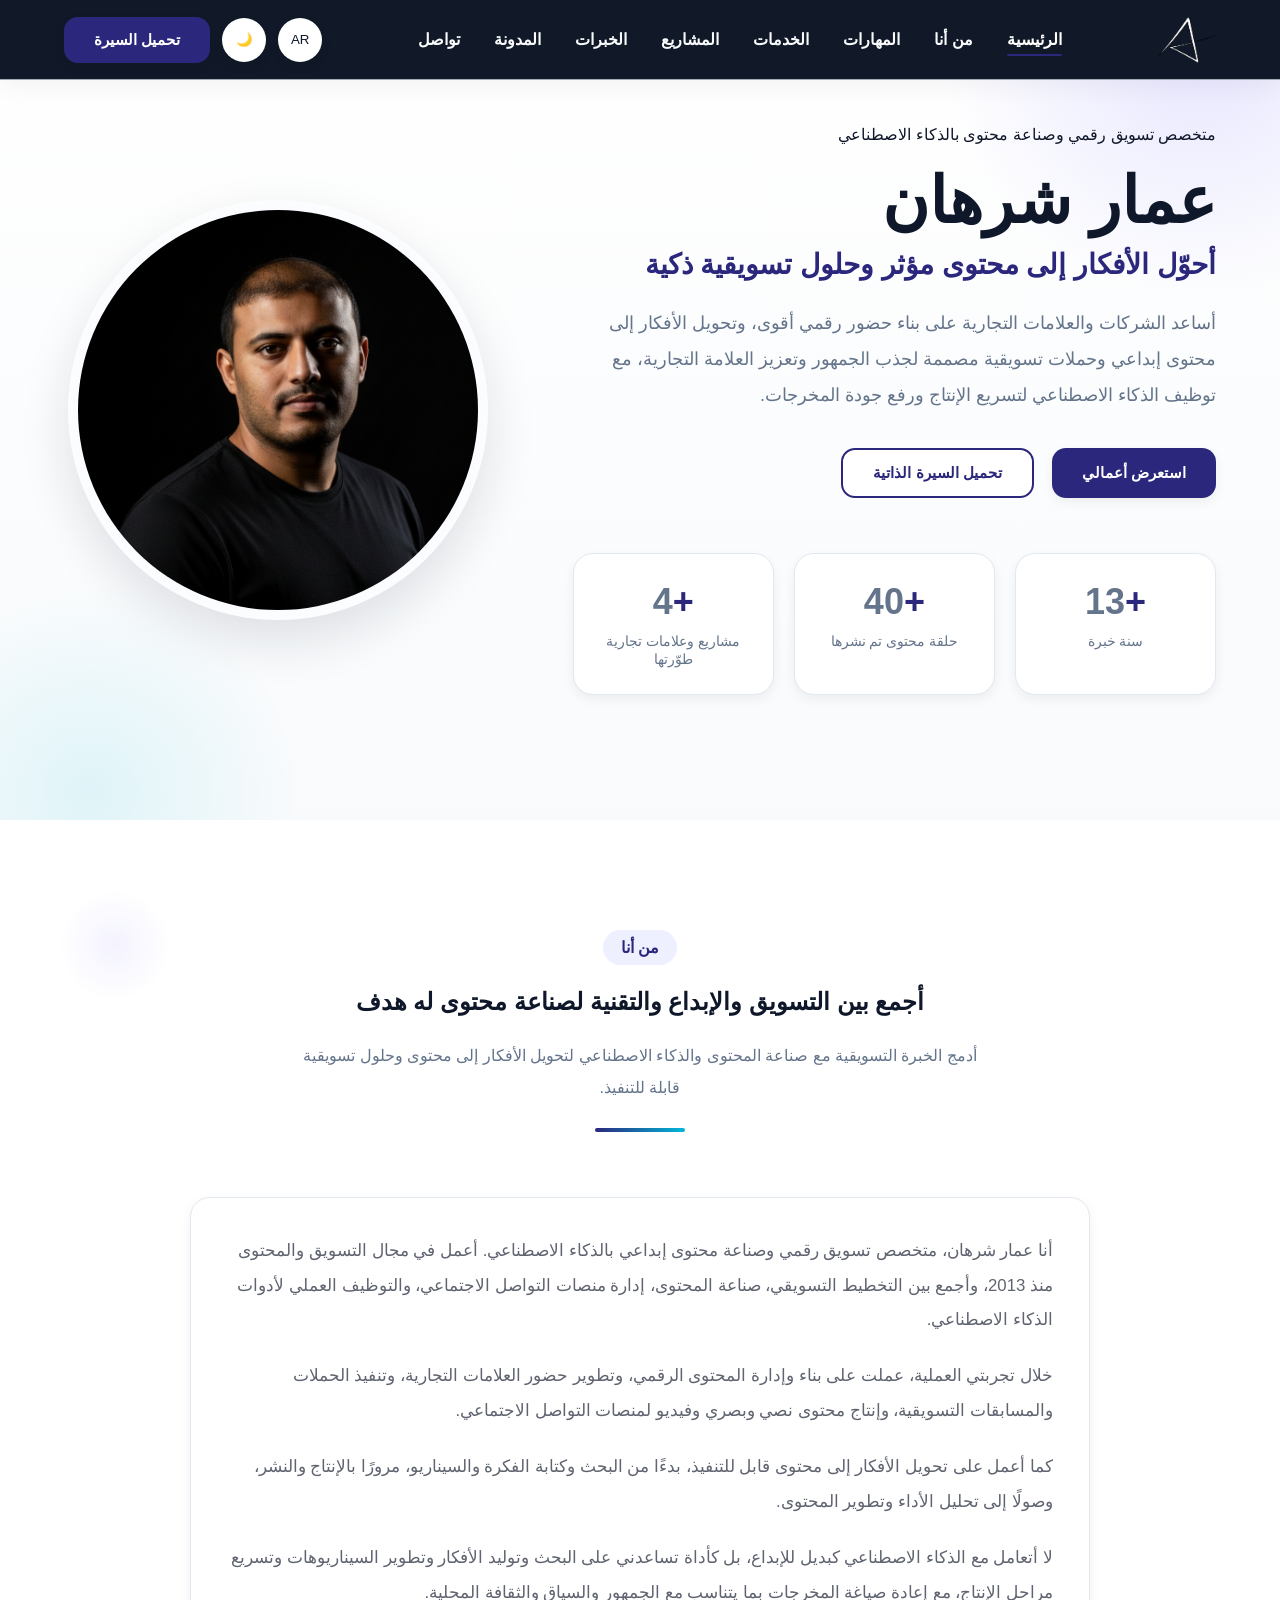
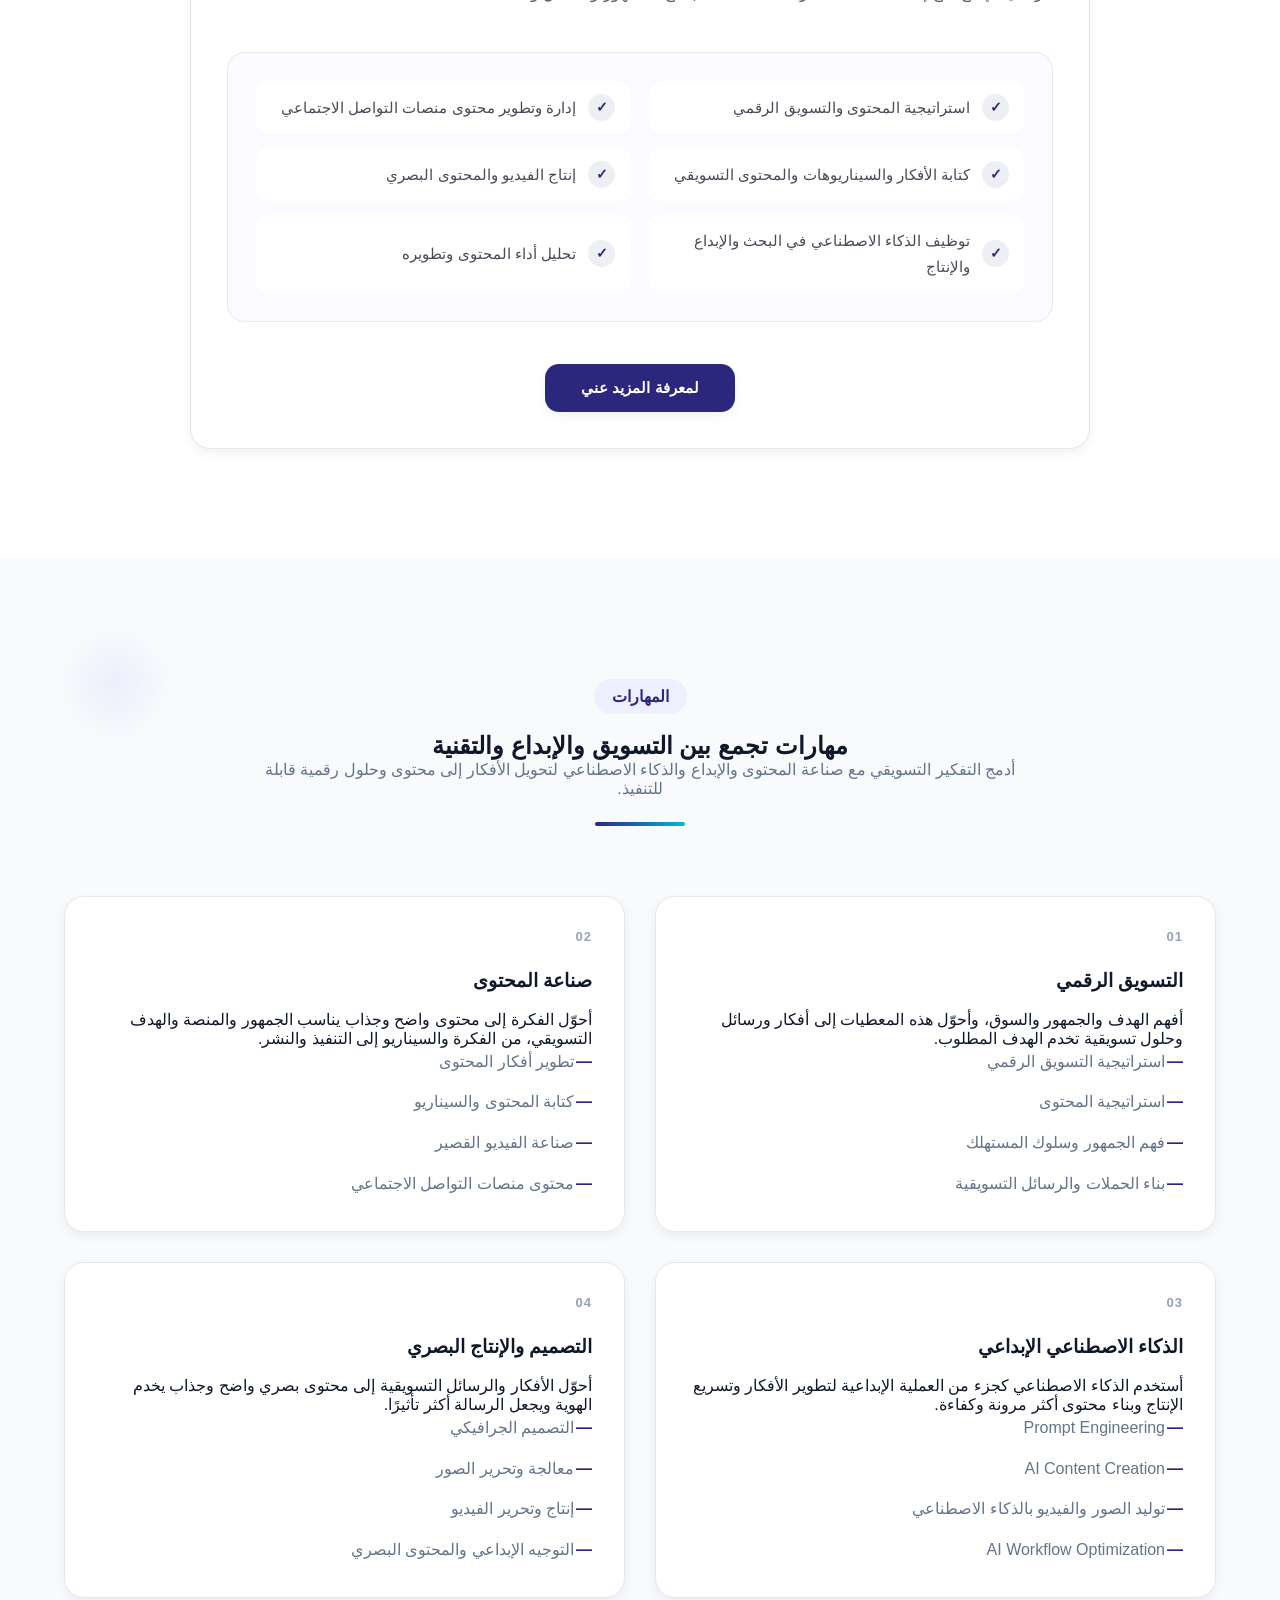
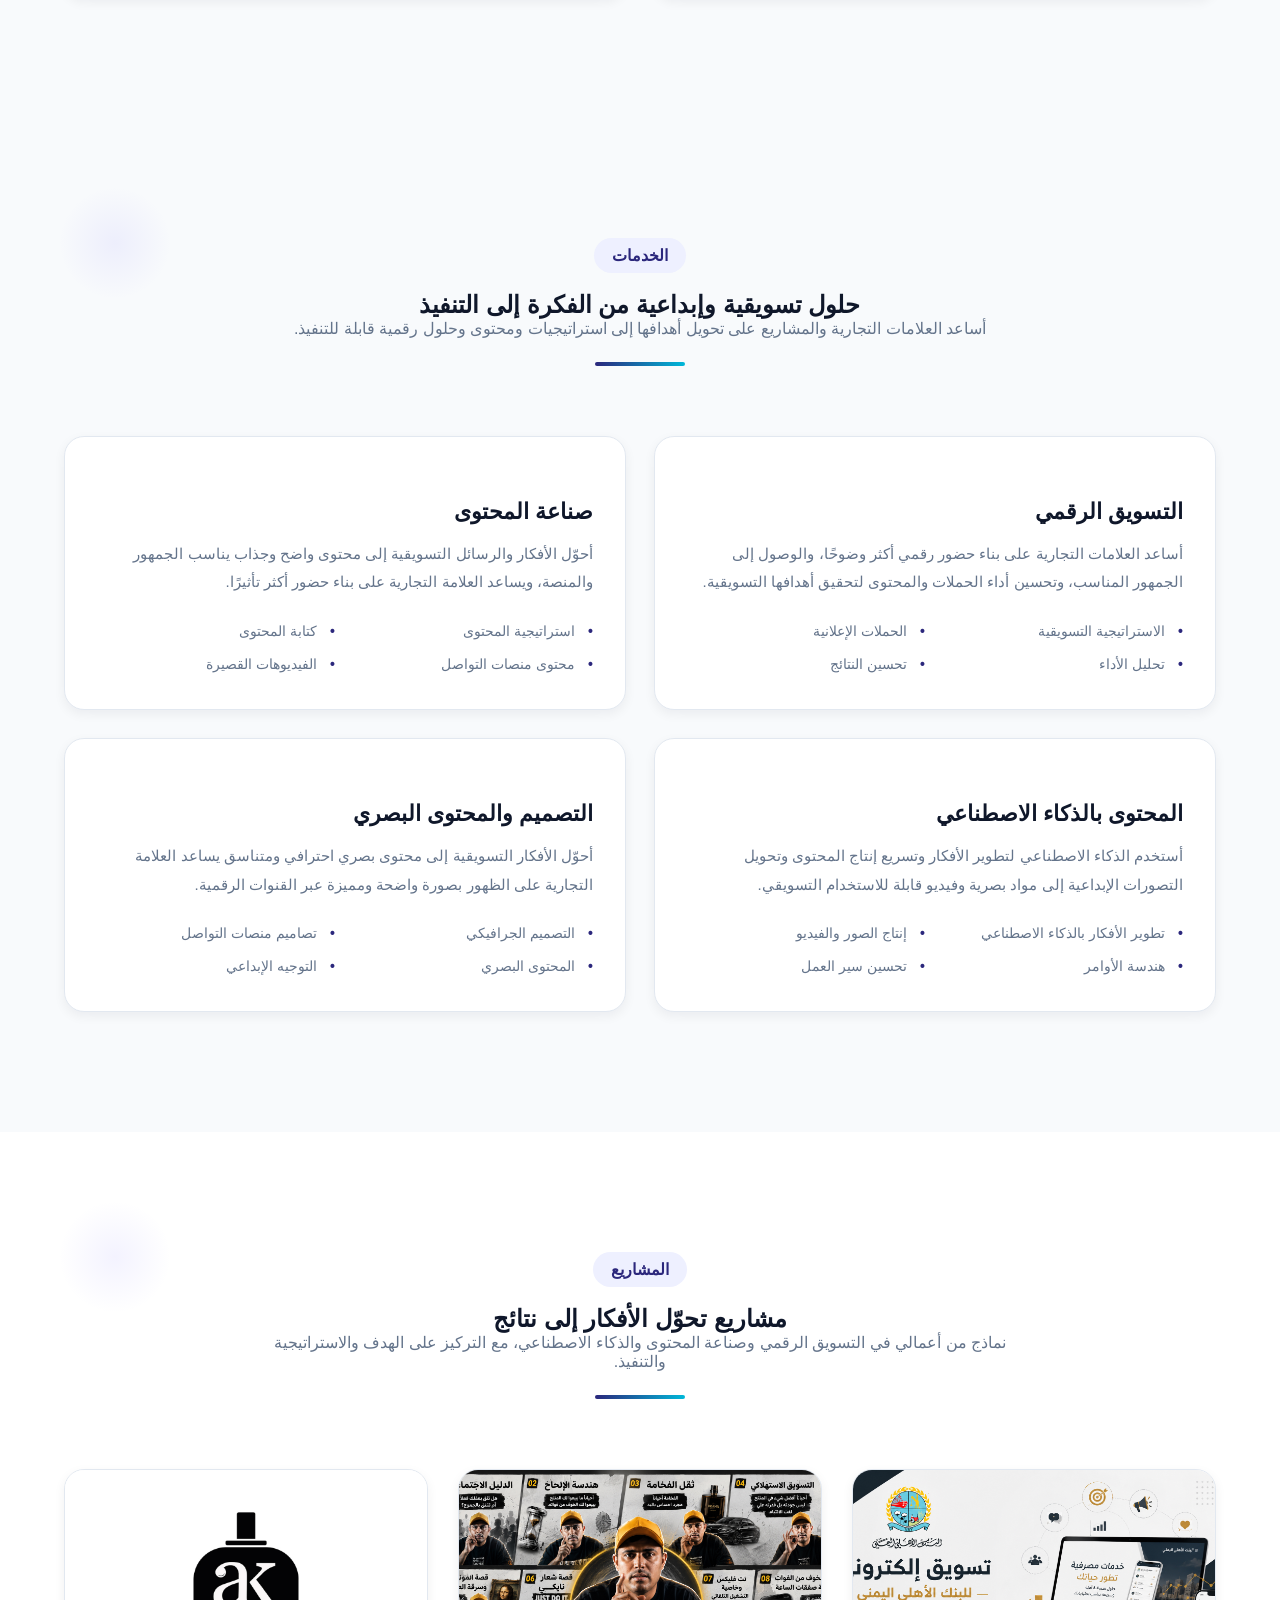
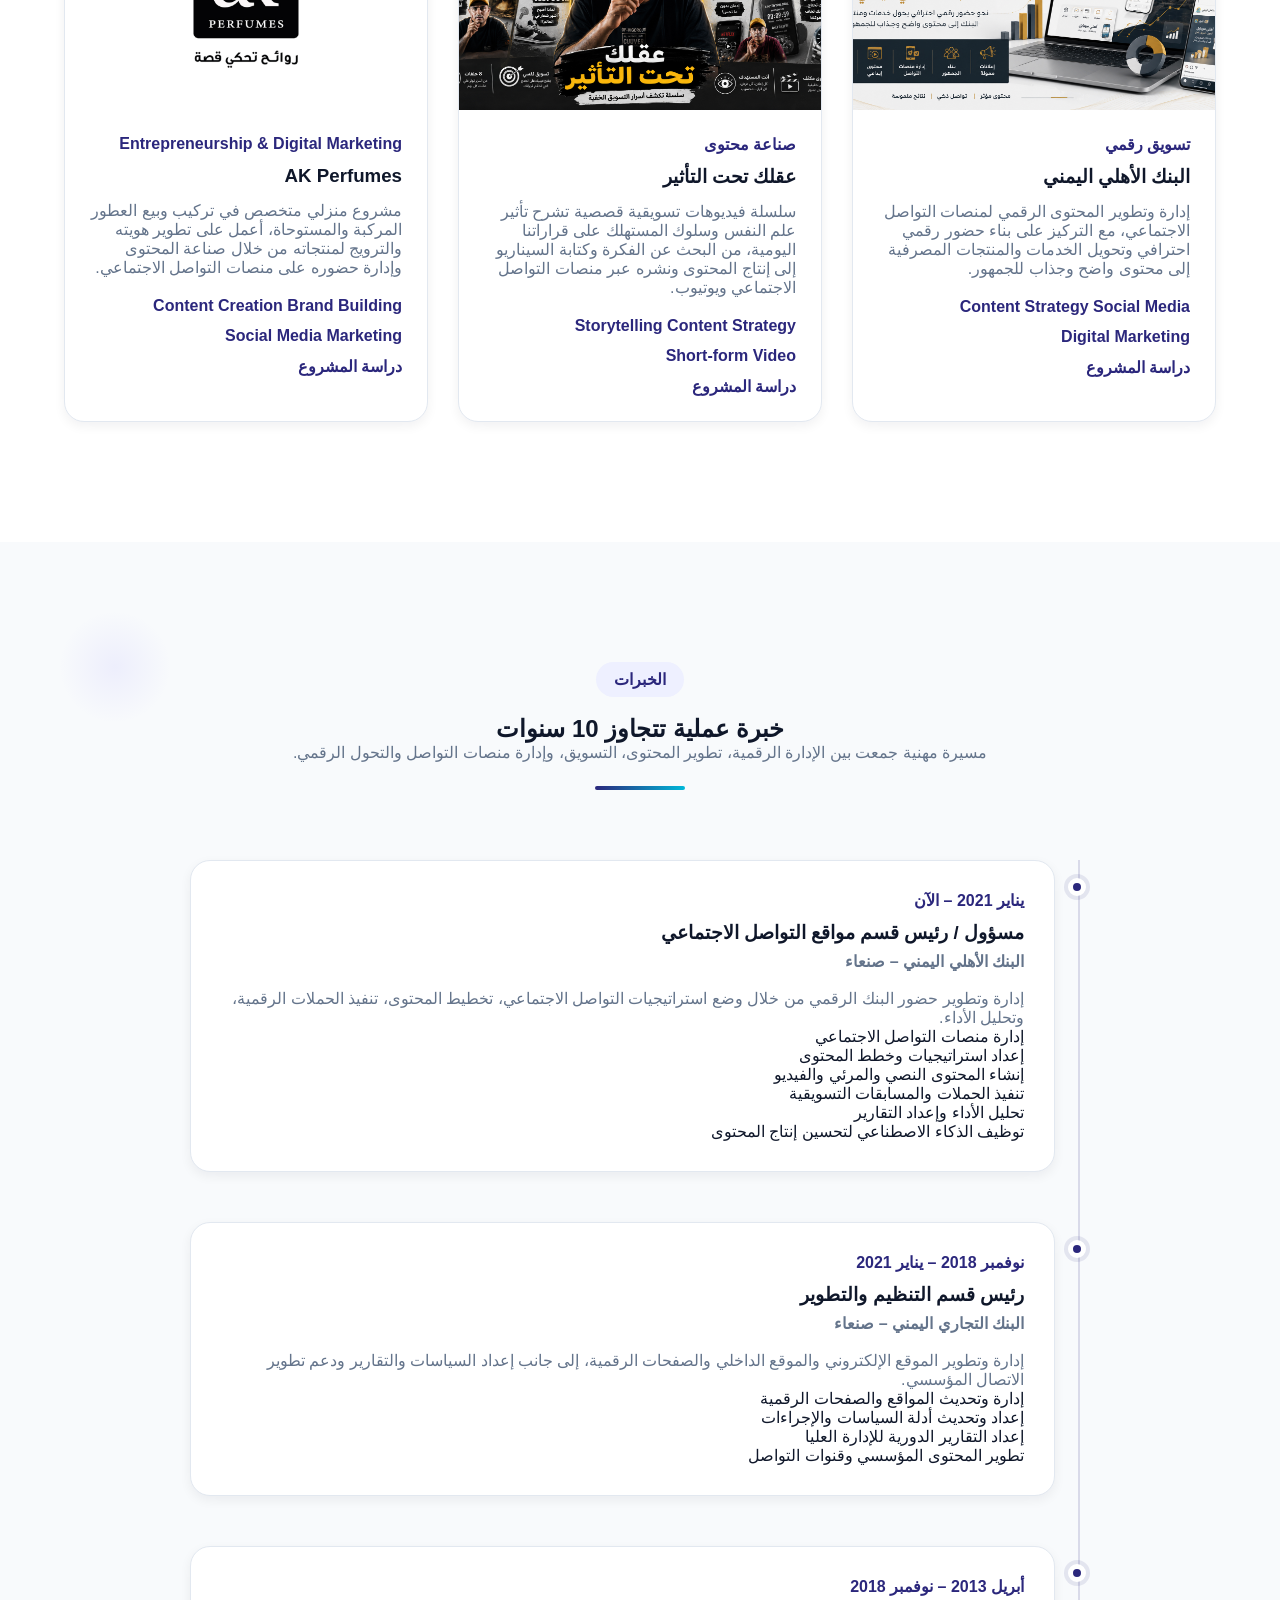
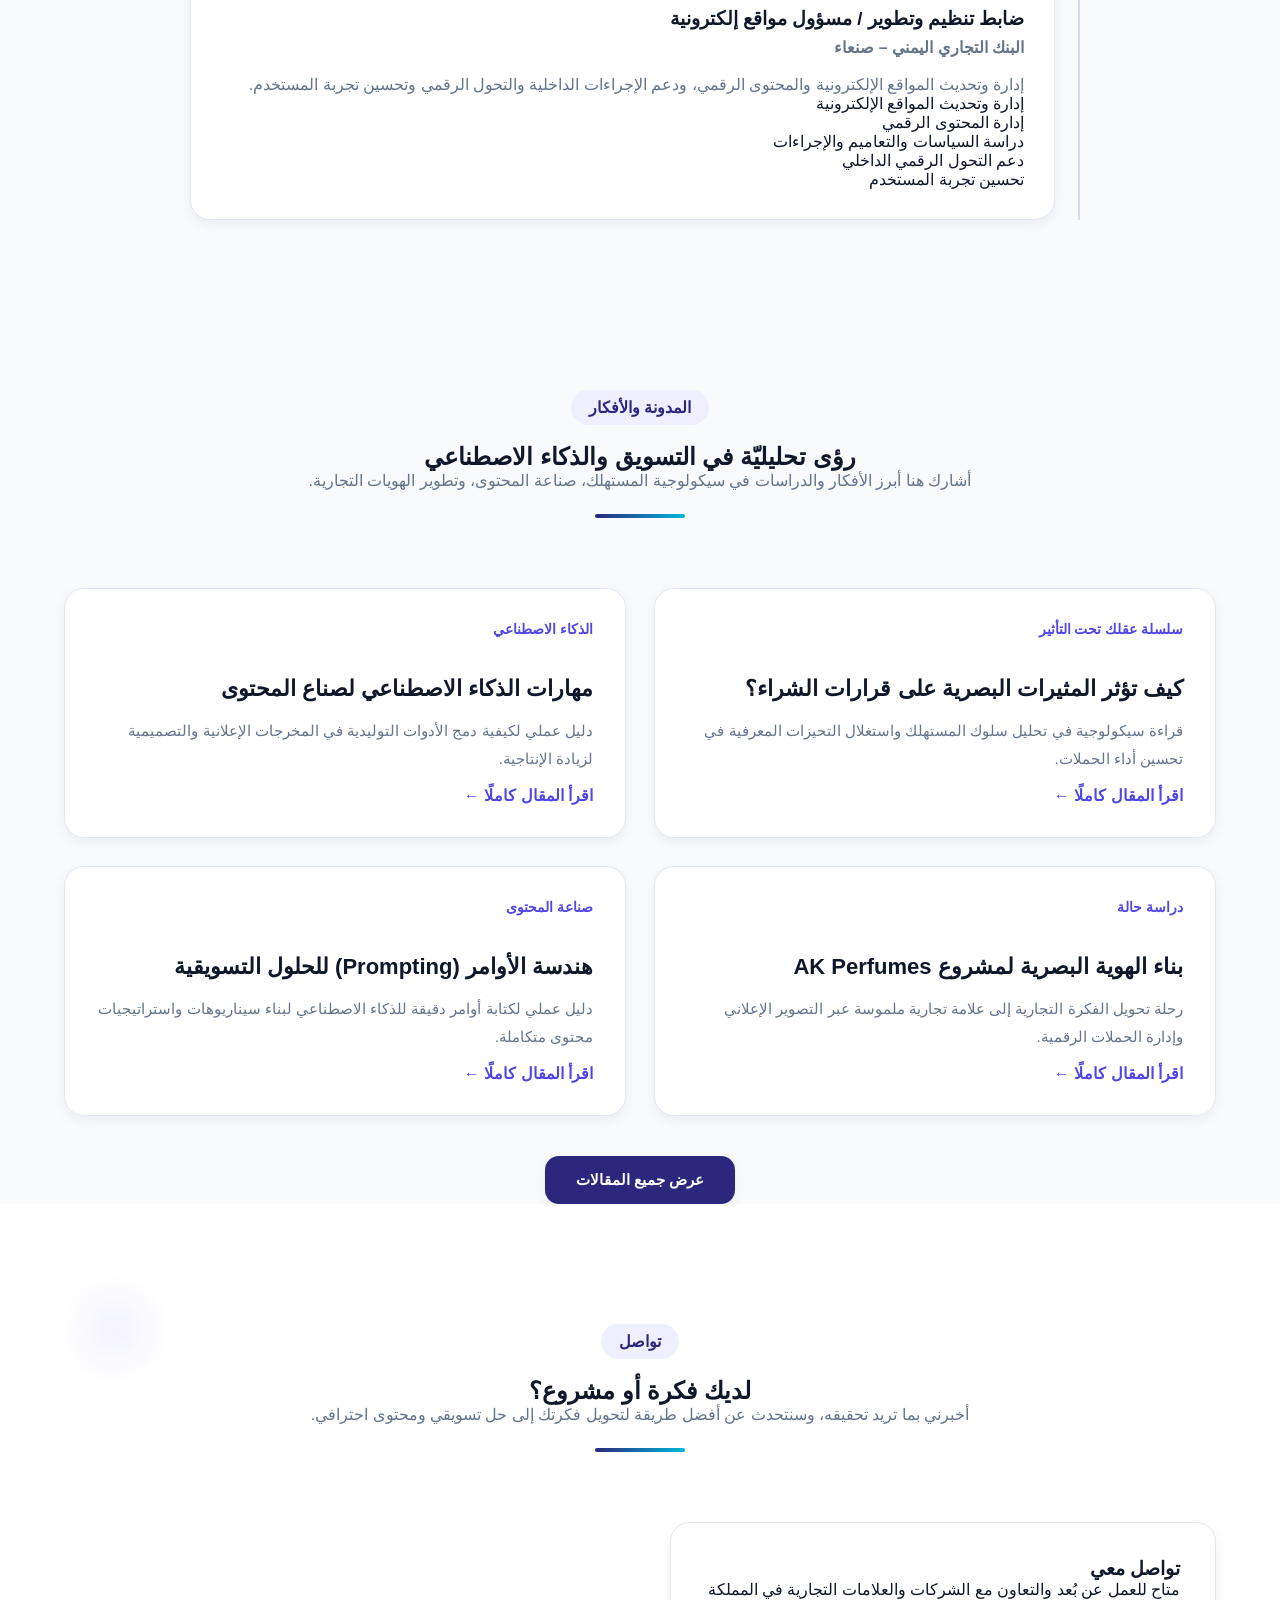
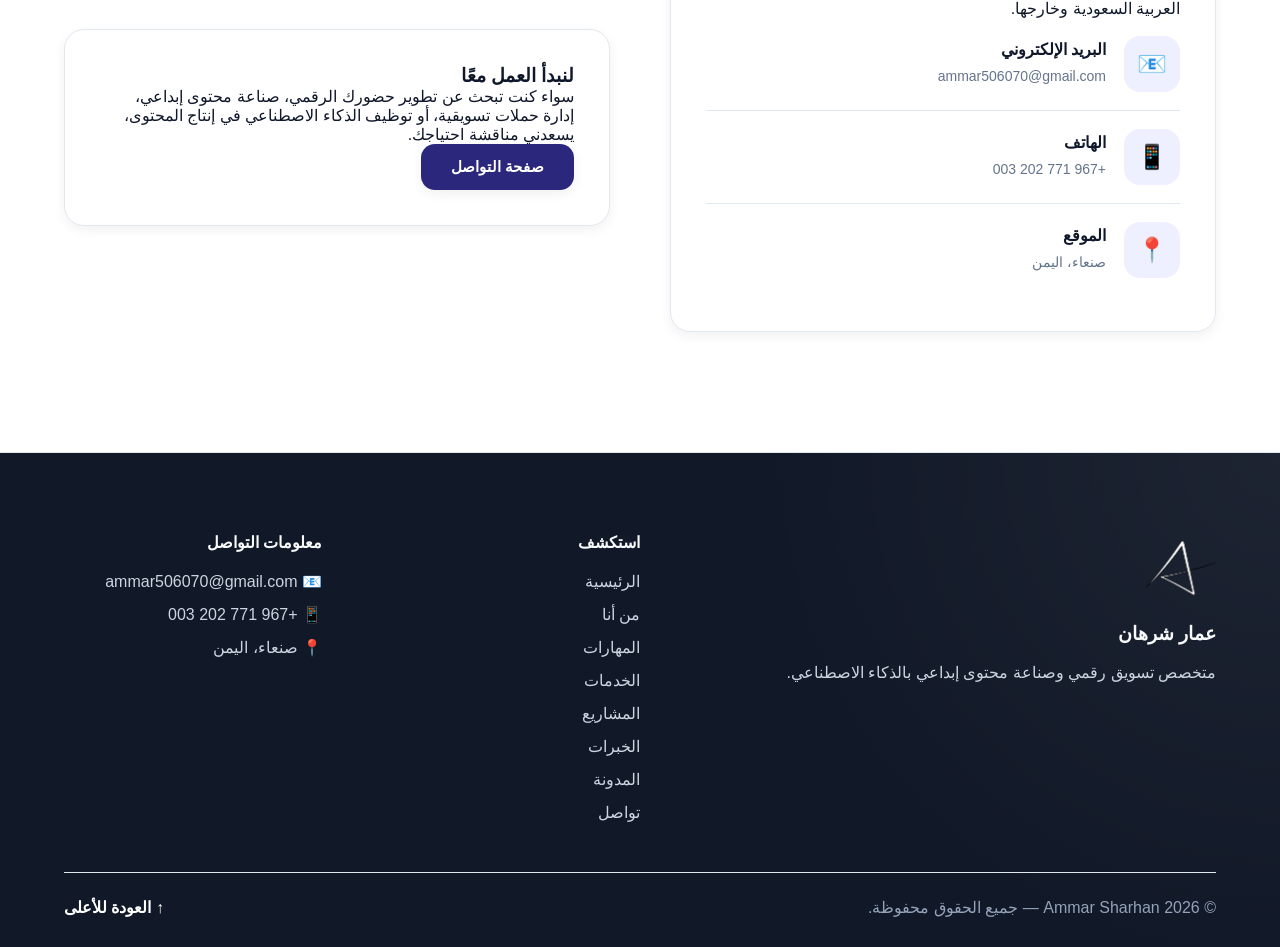
==== commit 71efb83f: "حفظ كافة تحديثات وتعديلات الموقع والصفحات بالكامل" ====
--- a/index.html
+++ b/index.html
@@ -3,1482 +3,1908 @@
 
 <head>
 
+    <!-- Basic Meta -->
+    <meta charset="UTF-8">
+    <meta name="viewport" content="width=device-width, initial-scale=1.0">
+    <meta http-equiv="X-UA-Compatible" content="IE=edge">
+
+    <title>عمار شرهان | Ammar Sharhan - Portfolio</title>
+
+    <meta name="description" content="الموقع الشخصي لعمار شرهان - متخصص في التسويق الرقمي، صناعة المحتوى، الذكاء الاصطناعي والتصميم.">
+    <meta name="keywords" content="عمار شرهان, Ammar Sharhan, عقلك تحت التأثير, AK Perfumes, تسويق رقمي, ذكاء اصطناعي, تصميم, تصوير, Digital Marketing, AI">
+    <meta name="author" content="Ammar Sharhan">
+    <meta name="theme-color" content="#2b277c">
+
+    <!-- Canonical Link & Favicon -->
+    <link rel="canonical" href="https://ammarsharhan.github.io/ammar-portfolio/">
+    <link rel="icon" type="image/png" href="assets/images/logo/favicon.png">
+
+    <!-- Social Media & Open Graph -->
+    <meta property="og:type" content="website">
+    <meta property="og:url" content="https://ammarsharhan.github.io/ammar-portfolio/">
+    <meta property="og:title" content="عمار شرهان | Ammar Sharhan - Portfolio">
+    <meta property="og:description" content="الموقع الشخصي لعمار شرهان - متخصص في التسويق الرقمي، صناعة المحتوى بالذكاء الاصطناعي والتصميم.">
+    <meta property="og:image" content="https://ammarsharhan.github.io/ammar-portfolio/assets/images/profile/profile.png">
+
+    <!-- Twitter Card -->
+    <meta name="twitter:card" content="summary_large_image">
+    <meta name="twitter:title" content="عمار شرهان | Ammar Sharhan - Portfolio">
+    <meta name="twitter:description" content="الموقع الشخصي لعمار شرهان - متخصص في التسويق الرقمي، صناعة المحتوى بالذكاء الاصطناعي والتصميم.">
+    <meta name="twitter:image" content="https://ammarsharhan.github.io/ammar-portfolio/assets/images/profile/profile.png">
+
+    <!-- Google Fonts & Icons -->
+    <link rel="preconnect" href="https://fonts.googleapis.com">
+    <link rel="preconnect" href="https://fonts.gstatic.com" crossorigin>
+    <link href="https://fonts.googleapis.com/css2?family=Cairo:wght@300;400;500;600;700;800&display=swap" rel="stylesheet">
+    <link rel="stylesheet" href="https://cdnjs.cloudflare.com/ajax/libs/font-awesome/6.4.0/css/all.min.css">
+
+    <!-- Stylesheets -->
+    <link rel="stylesheet" href="assets/css/variables.css">
+    <link rel="stylesheet" href="assets/css/design-system.css">
+    <link rel="stylesheet" href="assets/css/reset.css">
+    <link rel="stylesheet" href="assets/css/layout.css">
+    <link rel="stylesheet" href="assets/css/components.css">
+    <link rel="stylesheet" href="assets/css/utilities.css">
+    <link rel="stylesheet" href="assets/css/animations.css">
+    <link rel="stylesheet" href="assets/css/style.css">
+    <link rel="stylesheet" href="assets/css/responsive.css">
+
+</head>
+
+<body>
+
     <!-- ===========================================================
-         Basic Meta
+         Scroll Progress
     ============================================================ -->
 
-    <meta charset="UTF-8">
-
-    <meta
-        name="viewport"
-        content="width=device-width, initial-scale=1.0">
-
-    <meta
-        http-equiv="X-UA-Compatible"
-        content="IE=edge">
-
-    <title>
-        عمار شرهان | Digital Marketing & AI
-    </title>
-
-    <meta
-        name="description"
-        content="الموقع الشخصي لعمار شرهان، متخصص في التسويق الرقمي وصناعة المحتوى بالذكاء الاصطناعي.">
-
-    <meta
-        name="keywords"
-        content="عمار شرهان, تسويق رقمي, ذكاء اصطناعي, Portfolio, Digital Marketing, AI">
-
-    <meta
-        name="author"
-        content="Ammar Sharhan">
-
-    <meta
-        name="theme-color"
-        content="#2b277c">
+    <div class="scroll-progress"></div>
+
 
     <!-- ===========================================================
-         Google Fonts
+         Page Loader
     ============================================================ -->
 
-    <link rel="preconnect" href="https://fonts.googleapis.com">
-
-    <link rel="preconnect"
-          href="https://fonts.gstatic.com"
-          crossorigin>
-
-    <link
-        href="https://fonts.googleapis.com/css2?family=Cairo:wght@300;400;500;600;700;800&display=swap"
-        rel="stylesheet">
-
-    <!-- ===========================================================
-         Stylesheets
-    ============================================================ -->
-
-    <link rel="stylesheet" href="assets/css/variables.css">
-
-    <link rel="stylesheet" href="assets/css/design-system.css">
-
-    <link rel="stylesheet" href="assets/css/reset.css">
-
-    <link rel="stylesheet" href="assets/css/layout.css">
-
-    <link rel="stylesheet" href="assets/css/components.css">
-
-    <link rel="stylesheet" href="assets/css/utilities.css">
-
-    <link rel="stylesheet" href="assets/css/animations.css">
-
-    <link rel="stylesheet" href="assets/css/style.css">
-
-    <link rel="stylesheet" href="assets/css/responsive.css">
-
-</head>
-
-<body>
-
-    <div class="scroll-progress"></div>
     <div class="loader">
 
-    <div class="loader-content">
-
-        <div class="loader-logo">
-
-            <img
-                src="assets/images/logo/logo.png"
-                alt="Logo"
-                loading="lazy">
-
-        </div>
-
-        <div class="loader-line">
-
-            <span></span>
-
-        </div>
-
-    </div>
-
-</div>
-<div class="cursor-glow"></div>
-
-<!-- ===========================================================
-     Header
-=========================================================== -->
-
-<header class="header">
-
-    <div class="container">
-
-        <!-- ================= Logo ================= -->
-
-        <a href="#hero" class="logo">
-
-            <img
-                src="assets/images/logo/logo.png"
-                alt="Ammar Sharhan Logo"
-                loading="lazy">
-
-        </a>
-
-        <!-- ================= Navigation ================= -->
-
-        <nav class="nav">
-
-            <ul>
-
-                <li>
-                    <a href="#hero" class="active">
-                        الرئيسية
-                    </a>
-                </li>
-
-                <li>
-                    <a href="#about">
-                        من أنا
-                    </a>
-                </li>
-
-                <li>
-                    <a href="#skills">
-                        المهارات
-                    </a>
-                </li>
-
-                <li>
-                    <a href="#services">
-                        الخدمات
-                    </a>
-                </li>
-
-                <li>
-                    <a href="#projects">
-                        المشاريع
-                    </a>
-                </li>
-
-                <li>
-                    <a href="#experience">
-                        الخبرات
-                    </a>
-                </li>
-
-                <li>
-                    <a href="#contact">
-                        تواصل
-                    </a>
-                </li>
-
-            </ul>
-
-        </nav>
-
-        <!-- ================= Header Actions ================= -->
-
-        <div class="header-actions">
-
-            <button
-                class="icon-btn"
-                aria-label="تغيير اللغة">
-
-                AR
-
-            </button>
-
-            <button
-            class="icon-btn"
-            id="themeToggle"
-            aria-label="الوضع الليلي">
-
-            🌙
-
-
-            </button>
-
-            <a
-                href="assets/documents/ammar-sharhan-cv.pdf"
-                class="btn btn-primary"
-                download>
-
-                تحميل السيرة
-
-            </a>
-
-            <button
-                id="menuToggle"
-                class="menu-toggle"
-                aria-label="القائمة">
-
-                ☰
-
-            </button>
-
-        </div>
-
-    </div>
-
-</header>
-
-<!-- ===========================================================
-     Main
-=========================================================== -->
-
-<main>
-
-<!-- ===========================================================
-     Hero Section
-=========================================================== -->
-
-<section
-    id="hero"
-    class="hero reveal">
-
-    <div class="container hero-container">
-
-        <!-- ================= Hero Content ================= -->
-
-        <div class="hero-content">
-
-            <span class="hero-badge">
-
-متخصص تسويق رقمي وصناعة محتوى بالذكاء الاصطناعي
-
-</span>
-
-<h1>
-
-    عمار شرهان
-
-</h1>
-
-<h2>
-
-    أحوّل الأفكار إلى محتوى مؤثر وحلول تسويقية ذكية
-
-</h2>
-
-<p>
-
-    أساعد الشركات والعلامات التجارية على بناء حضور رقمي أقوى،
-    وتحويل الأفكار إلى محتوى إبداعي وحملات تسويقية مصممة لجذب
-    الجمهور وتعزيز العلامة التجارية، مع توظيف الذكاء الاصطناعي
-    لتسريع الإنتاج ورفع جودة المخرجات.
-
-</p>
-
-
-            <!-- ================= Hero Actions ================= -->
-
-            <div class="hero-buttons">
-
-                <a
-                    href="#projects"
-                    class="btn btn-primary">
-
-                    استعرض أعمالي
-
-                </a>
-
-
-                <a
-                    href="assets/documents/ammar-sharhan-cv.pdf"
-                    class="btn btn-secondary"
-                    target="_blank"
-                    rel="noopener">
-
-                    تحميل السيرة الذاتية
-
-                </a>
-
-            </div>
-
- <!-- ================= Hero Stats ================= -->
-
-<div class="hero-stats">
-
-    <!-- Stat 1 -->
-    <div class="stat-card">
-
-        <h3>
-            +<span class="stat-number" data-target="13">0</span>
-        </h3>
-
-        <span>
-            سنة خبرة
-        </span>
-
-    </div>
-
-
-    <!-- Stat 2 -->
-    <div class="stat-card">
-
-        <h3>
-            +<span class="stat-number" data-target="40">0</span>
-        </h3>
-
-        <span>
-            حلقة محتوى تم نشرها
-        </span>
-
-    </div>
-
-
-    <!-- Stat 3 -->
-    <div class="stat-card">
-
-        <h3>
-            +<span class="stat-number" data-target="4">0</span>
-        </h3>
-
-        <span>
-            مشاريع وعلامات تجارية طوّرتها
-        </span>
-
-    </div>
-
-</div>
-        </div>
-
-
-        <!-- ================= Hero Image ================= -->
-
-        <div class="hero-image">
-
-            <div class="hero-image-wrapper">
-
-                <img
-                    src="assets/images/profile/profile.png"
-                    alt="عمار شرهان — متخصص تسويق رقمي وصناعة محتوى بالذكاء الاصطناعي"
-                    loading="lazy">
-
-            </div>
-
-        </div>
-
-
-    </div>
-
-</section>
-<!-- ===========================================================
-     About Section
-=========================================================== -->
-
-<section id="about" class="about reveal">
-
-    <div class="container">
-
-        <!-- Section Header -->
-        <div class="section-header about-header">
-
-            <span class="section-badge">
-                من أنا
-            </span>
-
-            <h2>
-                أجمع بين التسويق والإبداع والتقنية
-                لصناعة محتوى له هدف
-            </h2>
-
-            <p>
-                أدمج الخبرة التسويقية مع صناعة المحتوى والذكاء الاصطناعي
-                لتحويل الأفكار إلى محتوى وحلول تسويقية قابلة للتنفيذ.
-            </p>
-
-        </div>
-
-
-        <!-- About Content -->
-        <div class="about-content">
-
-            <div class="about-text">
-
-                <div class="about-title">
-
-                </div>
-
-
-                <div class="about-description">
-
-                    <p>
-                        أنا عمار شرهان، متخصص تسويق رقمي وصناعة محتوى إبداعي
-                        بالذكاء الاصطناعي. أعمل في مجال التسويق والمحتوى منذ
-                        2013، وأجمع بين التخطيط التسويقي، صناعة المحتوى،
-                        إدارة منصات التواصل الاجتماعي، والتوظيف العملي
-                        لأدوات الذكاء الاصطناعي.
-                    </p>
-
-                    <p>
-                        خلال تجربتي العملية، عملت على بناء وإدارة المحتوى
-                        الرقمي، وتطوير حضور العلامات التجارية، وتنفيذ الحملات
-                        والمسابقات التسويقية، وإنتاج محتوى نصي وبصري وفيديو
-                        لمنصات التواصل الاجتماعي.
-                    </p>
-
-                    <p>
-                        كما أعمل على تحويل الأفكار إلى محتوى قابل للتنفيذ،
-                        بدءًا من البحث وكتابة الفكرة والسيناريو، مرورًا
-                        بالإنتاج والنشر، وصولًا إلى تحليل الأداء وتطوير المحتوى.
-                    </p>
-
-                    <p>
-                        لا أتعامل مع الذكاء الاصطناعي كبديل للإبداع، بل كأداة
-                        تساعدني على البحث وتوليد الأفكار وتطوير السيناريوهات
-                        وتسريع مراحل الإنتاج، مع إعادة صياغة المخرجات بما
-                        يتناسب مع الجمهور والسياق والثقافة المحلية.
-                    </p>
-
-                </div>
-
-
-                <!-- Core Skills -->
-                <div class="about-list">
-
-                    <div class="about-list-item">
-                        <span class="about-check">✓</span>
-                        <span>استراتيجية المحتوى والتسويق الرقمي</span>
-                    </div>
-
-                    <div class="about-list-item">
-                        <span class="about-check">✓</span>
-                        <span>إدارة وتطوير محتوى منصات التواصل الاجتماعي</span>
-                    </div>
-
-                    <div class="about-list-item">
-                        <span class="about-check">✓</span>
-                        <span>كتابة الأفكار والسيناريوهات والمحتوى التسويقي</span>
-                    </div>
-
-                    <div class="about-list-item">
-                        <span class="about-check">✓</span>
-                        <span>إنتاج الفيديو والمحتوى البصري</span>
-                    </div>
-
-                    <div class="about-list-item">
-                        <span class="about-check">✓</span>
-                        <span>توظيف الذكاء الاصطناعي في البحث والإبداع والإنتاج</span>
-                    </div>
-
-                    <div class="about-list-item">
-                        <span class="about-check">✓</span>
-                        <span>تحليل أداء المحتوى وتطويره</span>
-                    </div>
-
-                </div>
-
-
-                <!-- CTA -->
-                <div class="about-actions">
-
-                    <a
-                        href="pages/about.html"
-                        class="btn btn-primary">
-                        لمعرفة المزيد عني
-                    </a>
-
-                </div>
-
-            </div>
-
-        </div>
-
-    </div>
-
-</section>
-<!-- ===========================================================
-     Skills Section
-=========================================================== -->
-
-<section
-    id="skills"
-    class="skills reveal">
-
-    <div class="container">
-
-        <div class="section-header">
-
-            <span class="section-badge">
-
-                المهارات
-
-            </span>
-
-            <h2>
-
-                مهارات تجمع بين التسويق والإبداع والتقنية
-
-            </h2>
-
-            <p>
-
-                أدمج التفكير التسويقي مع صناعة المحتوى والذكاء الاصطناعي
-                والتصميم لبناء حلول رقمية متكاملة.
-
-            </p>
-
-        </div>
-
-
-        <div class="skills-grid">
-
-
-            <!-- ================= Skill 1 ================= -->
-
-            <div class="skill-card">
-
-                <div class="skill-icon">
-
-                    🎯
-
-                </div>
-
-                <h3>
-
-                    التسويق الرقمي
-
-                </h3>
-
-                <p>
-
-                    بناء وتنفيذ حلول تسويقية تساعد العلامات التجارية
-                    على الوصول إلى الجمهور وتحقيق أهدافها الرقمية.
-
-                </p>
-
-                <ul>
-
-                    <li>استراتيجية التسويق الرقمي</li>
-
-                    <li>Meta Ads</li>
-
-                    <li>Google Ads</li>
-
-                    <li>SEO</li>
-
-                </ul>
-
-            </div>
-
-
-            <!-- ================= Skill 2 ================= -->
-
-            <div class="skill-card">
-
-                <div class="skill-icon">
-
-                    🤖
-
-                </div>
-
-                <h3>
-
-                    الذكاء الاصطناعي
-
-                </h3>
-
-                <p>
-
-                    توظيف أدوات الذكاء الاصطناعي لتسريع الإنتاج
-                    وتحسين جودة المحتوى وبناء سير عمل أكثر كفاءة.
-
-                </p>
-
-                <ul>
-
-                    <li>Prompt Engineering</li>
-
-                    <li>AI Content Generation</li>
-
-                    <li>AI Automation</li>
-
-                    <li>Workflow Optimization</li>
-
-                </ul>
-
-            </div>
-
-
-            <!-- ================= Skill 3 ================= -->
-
-            <div class="skill-card">
-
-                <div class="skill-icon">
-
-                    ✍️
-
-                </div>
-
-                <h3>
-
-                    صناعة المحتوى
-
-                </h3>
-
-                <p>
-
-                    تحويل الأفكار إلى محتوى واضح وجذاب يناسب
-                    المنصة والجمهور والهدف التسويقي.
-
-                </p>
-
-                <ul>
-
-                    <li>Content Strategy</li>
-
-                    <li>Content Writing</li>
-
-                    <li>Short-form Video</li>
-
-                    <li>Social Media Content</li>
-
-                </ul>
-
-            </div>
-
-
-            <!-- ================= Skill 4 ================= -->
-
-            <div class="skill-card">
-
-                <div class="skill-icon">
-
-                    🎨
-
-                </div>
-
-                <h3>
-
-                    التصميم الإبداعي
-
-                </h3>
-
-                <p>
-
-                    تطوير محتوى بصري يحول الأفكار التسويقية إلى
-                    تصاميم وهوية بصرية أكثر تأثيرًا ووضوحًا.
-
-                </p>
-
-                <ul>
-
-                    <li>Graphic Design</li>
-
-                    <li>AI Image Generation</li>
-
-                    <li>Visual Content</li>
-
-                    <li>Creative Direction</li>
-
-                </ul>
-
-            </div>
-
-
-        </div>
-
-    </div>
-
-</section>
-<!-- ===========================================================
-     Services Section
-=========================================================== -->
-
-<section
-    id="services"
-    class="services reveal">
-
-    <div class="container">
-
-        <div class="section-header">
-
-            <span class="section-badge">
-
-                الخدمات
-
-            </span>
-
-            <h2>
-
-                كيف يمكنني مساعدتك؟
-
-            </h2>
-
-            <p>
-
-                أحوّل احتياجات العلامة التجارية إلى حلول تسويقية
-                ومحتوى إبداعي تساعد على بناء حضور أقوى وتحقيق نتائج أفضل.
-
-            </p>
-
-        </div>
-
-
-        <div class="services-grid">
-
-
-            <!-- ================= Service 1 ================= -->
-
-            <div class="service-card">
-
-                <div class="service-icon">
-
-                    🎯
-
-                </div>
-
-                <h3>
-
-                    التسويق الرقمي
-
-                </h3>
-
-                <p>
-
-                    تطوير استراتيجيات تسويقية وإدارة الحملات الرقمية
-                    للوصول إلى الجمهور المناسب وتحسين الأداء وتحقيق
-                    أهداف العلامة التجارية.
-
-                </p>
-
-                <ul>
-
-                    <li>استراتيجية التسويق</li>
-
-                    <li>إدارة الحملات الإعلانية</li>
-
-                    <li>تحليل الأداء</li>
-
-                    <li>تحسين النتائج</li>
-
-                </ul>
-
-            </div>
-
-
-            <!-- ================= Service 2 ================= -->
-
-            <div class="service-card">
-
-                <div class="service-icon">
-
-                    ✍️
-
-                </div>
-
-                <h3>
-
-                    صناعة المحتوى
-
-                </h3>
-
-                <p>
-
-                    تحويل الأفكار إلى محتوى إبداعي مصمم لشد الانتباه
-                    وبناء علاقة أقوى مع الجمهور عبر المنصات الرقمية.
-
-                </p>
-
-                <ul>
-
-                    <li>استراتيجية المحتوى</li>
-
-                    <li>كتابة المحتوى</li>
-
-                    <li>محتوى السوشيال ميديا</li>
-
-                    <li>الفيديوهات القصيرة</li>
-
-                </ul>
-
-            </div>
-
-
-            <!-- ================= Service 3 ================= -->
-
-            <div class="service-card">
-
-                <div class="service-icon">
-
-                    🤖
-
-                </div>
-
-                <h3>
-
-                    صناعة المحتوى بالذكاء الاصطناعي
-
-                </h3>
-
-                <p>
-
-                    توظيف أدوات الذكاء الاصطناعي لتسريع إنتاج المحتوى
-                    وتطوير أفكار إبداعية وتحسين كفاءة سير العمل التسويقي.
-
-                </p>
-
-                <ul>
-
-                    <li>AI Content Creation</li>
-
-                    <li>Prompt Engineering</li>
-
-                    <li>AI Image & Video</li>
-
-                    <li>Workflow Optimization</li>
-
-                </ul>
-
-            </div>
-
-
-            <!-- ================= Service 4 ================= -->
-
-            <div class="service-card">
-
-                <div class="service-icon">
-
-                    🎨
-
-                </div>
-
-                <h3>
-
-                    التصميم والمحتوى البصري
-
-                </h3>
-
-                <p>
-
-                    تصميم محتوى بصري يساعد العلامة التجارية على الظهور
-                    بصورة احترافية ومتناسقة عبر مختلف القنوات الرقمية.
-
-                </p>
-
-                <ul>
-
-                    <li>Graphic Design</li>
-
-                    <li>Social Media Design</li>
-
-                    <li>Visual Content</li>
-
-                    <li>Creative Direction</li>
-
-                </ul>
-
-            </div>
-
-
-        </div>
-
-    </div>
-
-</section>
-
-<!-- ===========================================================
-     Projects Section
-=========================================================== -->
-
-<section
-    id="projects"
-    class="projects reveal">
-
-    <div class="container">
-
-
-        <div class="section-header">
-
-            <span class="section-badge">
-
-                المشاريع
-
-            </span>
-
-
-            <h2>
-
-                مشاريع تحوّل الأفكار إلى نتائج
-
-            </h2>
-
-
-            <p>
-
-                نماذج من أعمالي في التسويق الرقمي وصناعة المحتوى
-                والذكاء الاصطناعي، مع التركيز على الهدف والاستراتيجية
-                والتنفيذ.
-
-            </p>
-
-
-        </div>
-
-<div class="projects-grid">
-
-
-    <!-- =====================================================
-         Project 1 — National Bank of Yemen
-    ====================================================== -->
-
-    <article class="project-card">
-
-        <img
-            src="assets/images/projects/project-1.jpg"
-            alt="مشروع التسويق الرقمي للبنك الأهلي اليمني"
-            loading="lazy">
-
-        <div class="project-content">
-
-            <span>
-                تسويق رقمي
-            </span>
-
-            <h3>
-                البنك الأهلي اليمني
-            </h3>
-
-            <p>
-                إدارة وتطوير المحتوى الرقمي لمنصات التواصل الاجتماعي،
-                مع التركيز على بناء حضور رقمي احترافي وتحويل الخدمات
-                والمنتجات المصرفية إلى محتوى واضح وجذاب للجمهور.
-            </p>
-
-            <div class="project-meta">
-
-                <span>Social Media</span>
-
-                <span>Content Strategy</span>
-
-                <span>Digital Marketing</span>
-
-            </div>
-
-            <a
-                 href="pages/projects.html#project-bank">
-
-                دراسة المشروع
-
-            </a>
-
-        </div>
-
-    </article>
-
-
-    <!-- =====================================================
-         Project 2 — Aqlek Taht Al-Tatheer
-    ====================================================== -->
-
-    <article class="project-card">
-
-        <img
-            src="assets/images/projects/project-2.jpg"
-            alt="سلسلة عقلك تحت التأثير"
-            loading="lazy">
-
-        <div class="project-content">
-
-            <span>
-                صناعة محتوى
-            </span>
-
-            <h3>
-                عقلك تحت التأثير
-            </h3>
-
-            <p>
-                سلسلة فيديوهات تسويقية قصصية تشرح تأثير علم النفس
-                وسلوك المستهلك على قراراتنا اليومية، من البحث عن الفكرة
-                وكتابة السيناريو إلى إنتاج المحتوى ونشره عبر منصات
-                التواصل الاجتماعي ويوتيوب.
-            </p>
-
-            <div class="project-meta">
-
-                <span>Content Strategy</span>
-
-                <span>Storytelling</span>
-
-                <span>Short-form Video</span>
-
-            </div>
-
-            <a
-                href="pages/projects.html#project-content">
-
-                دراسة المشروع
-
-            </a>
-
-        </div>
-
-    </article>
-
-
-    <!-- =====================================================
-         Project 3 — AK Perfumes
-    ====================================================== -->
-
-    <article class="project-card">
-
-        <img
-            src="assets/images/projects/project-3.jpg"
-            alt="مشروع AK Perfumes للعطور"
-            loading="lazy">
-
-        <div class="project-content">
-
-            <span>
-                Entrepreneurship & Digital Marketing
-            </span>
-
-            <h3>
-                AK Perfumes
-            </h3>
-
-            <p>
-                مشروع منزلي متخصص في تركيب وبيع العطور المركبة
-                والمستوحاة، أعمل على تطوير هويته والترويج لمنتجاته
-                من خلال صناعة المحتوى وإدارة حضوره على منصات التواصل
-                الاجتماعي.
-            </p>
-
-            <div class="project-meta">
-
-                <span>Brand Building</span>
-
-                <span>Content Creation</span>
-
-                <span>Social Media Marketing</span>
-
-            </div>
-
-            <a
-                href="pages/projects.html#project-ak-perfumes">
-
-                دراسة المشروع
-
-            </a>
-
-        </div>
-
-    </article>
-
-
-</div>
-
-
-    </div>
-
-
-</section>
-
-
-<!-- ===========================================================
-     Experience Section
-=========================================================== -->
-
-<section
-    id="experience"
-    class="experience reveal">
-
-    <div class="container">
-
-        <div class="section-header">
-
-            <span class="section-badge">
-
-                الخبرات
-
-            </span>
-
-            <h2>
-
-                خبرة عملية تتجاوز 10 سنوات
-
-            </h2>
-
-            <p>
-
-                مسيرة مهنية جمعت بين الإدارة الرقمية، تطوير المحتوى،
-                التسويق، وإدارة منصات التواصل والتحول الرقمي.
-
-            </p>
-
-        </div>
-
-
-        <div class="timeline">
-
-
-            <!-- ================= Experience 1 ================= -->
-
-            <div class="timeline-item">
-
-                <span class="timeline-dot"></span>
-
-                <div class="timeline-content">
-
-                    <span class="timeline-date">
-
-                        يناير 2021 – الآن
-
-                    </span>
-
-                    <h3>
-
-                        مسؤول / رئيس قسم مواقع التواصل الاجتماعي
-
-                    </h3>
-
-                    <h4>
-
-                        البنك الأهلي اليمني – صنعاء
-
-                    </h4>
-
-                    <p>
-
-                        إدارة وتطوير حضور البنك الرقمي من خلال وضع
-                        استراتيجيات التواصل الاجتماعي، تخطيط المحتوى،
-                        تنفيذ الحملات الرقمية، وتحليل الأداء.
-
-                    </p>
-
-                    <ul>
-
-                        <li>إدارة منصات التواصل الاجتماعي</li>
-
-                        <li>إعداد استراتيجيات وخطط المحتوى</li>
-
-                        <li>إنشاء المحتوى النصي والمرئي والفيديو</li>
-
-                        <li>تنفيذ الحملات والمسابقات التسويقية</li>
-
-                        <li>تحليل الأداء وإعداد التقارير</li>
-
-                        <li>توظيف الذكاء الاصطناعي لتحسين إنتاج المحتوى</li>
-
-                    </ul>
-
-                </div>
-
-            </div>
-
-
-            <!-- ================= Experience 2 ================= -->
-
-            <div class="timeline-item">
-
-                <span class="timeline-dot"></span>
-
-                <div class="timeline-content">
-
-                    <span class="timeline-date">
-
-                        نوفمبر 2018 – يناير 2021
-
-                    </span>
-
-                    <h3>
-
-                        رئيس قسم التنظيم والتطوير
-
-                    </h3>
-
-                    <h4>
-
-                        البنك التجاري اليمني – صنعاء
-
-                    </h4>
-
-                    <p>
-
-                        إدارة وتطوير الموقع الإلكتروني والموقع الداخلي
-                        والصفحات الرقمية، إلى جانب إعداد السياسات والتقارير
-                        ودعم تطوير الاتصال المؤسسي.
-
-                    </p>
-
-                    <ul>
-
-                        <li>إدارة وتحديث المواقع والصفحات الرقمية</li>
-
-                        <li>إعداد وتحديث أدلة السياسات والإجراءات</li>
-
-                        <li>إعداد التقارير الدورية للإدارة العليا</li>
-
-                        <li>تطوير المحتوى المؤسسي وقنوات التواصل</li>
-
-                    </ul>
-
-                </div>
-
-            </div>
-
-
-            <!-- ================= Experience 3 ================= -->
-
-            <div class="timeline-item">
-
-                <span class="timeline-dot"></span>
-
-                <div class="timeline-content">
-
-                    <span class="timeline-date">
-
-                        أبريل 2013 – نوفمبر 2018
-
-                    </span>
-
-                    <h3>
-
-                        ضابط تنظيم وتطوير / مسؤول مواقع إلكترونية
-
-                    </h3>
-
-                    <h4>
-
-                        البنك التجاري اليمني – صنعاء
-
-                    </h4>
-
-                    <p>
-
-                        إدارة وتحديث المواقع الإلكترونية والمحتوى الرقمي،
-                        ودعم الإجراءات الداخلية والتحول الرقمي وتحسين
-                        تجربة المستخدم.
-
-                    </p>
-
-                    <ul>
-
-                        <li>إدارة وتحديث المواقع الإلكترونية</li>
-
-                        <li>إدارة المحتوى الرقمي</li>
-
-                        <li>دراسة السياسات والتعاميم والإجراءات</li>
-
-                        <li>دعم التحول الرقمي الداخلي</li>
-
-                        <li>تحسين تجربة المستخدم</li>
-
-                    </ul>
-
-                </div>
-
-            </div>
-
-
-        </div>
-
-    </div>
-
-</section>
-
-<!-- ===========================================================
-     Contact Section
-=========================================================== -->
-
-<section
-    id="contact"
-    class="contact reveal">
-
-    <div class="container">
-
-        <div class="section-header">
-
-            <span class="section-badge">
-
-                تواصل
-
-            </span>
-
-            <h2>
-
-                لديك فكرة أو مشروع؟
-
-            </h2>
-
-            <p>
-
-                أخبرني بما تريد تحقيقه، وسنتحدث عن أفضل طريقة
-                لتحويل فكرتك إلى حل تسويقي ومحتوى احترافي.
-
-            </p>
-
-        </div>
-
-
-        <div class="contact-wrapper">
-
-
-            <!-- ================= Contact Information ================= -->
-
-            <div class="contact-card">
-
-                <h3>
-
-                    تواصل معي
-
-                </h3>
-
-                <p>
-
-                    متاح للعمل عن بُعد والتعاون مع الشركات والعلامات
-                    التجارية في المملكة العربية السعودية وخارجها.
-
-                </p>
-
-
-                <a
-                    href="mailto:ammar506070@gmail.com"
-                    class="contact-item">
-
-                    <span>📧</span>
-
-                    <div>
-
-                        <h4>
-
-                            البريد الإلكتروني
-
-                        </h4>
-
-                        <p>
-
-                            ammar506070@gmail.com
-
-                        </p>
-
-                    </div>
-
-                </a>
-
-
-                <a
-                    href="tel:+967771202003"
-                    class="contact-item">
-
-                    <span>📱</span>
-
-                    <div>
-
-                        <h4>
-
-                            الهاتف
-
-                        </h4>
-
-                        <p>
-
-                            +967 771 202 003
-
-                        </p>
-
-                    </div>
-
-                </a>
-
-
-                <div class="contact-item">
-
-                    <span>📍</span>
-
-                    <div>
-
-                        <h4>
-
-                            الموقع
-
-                        </h4>
-
-                        <p>
-
-                            صنعاء، اليمن
-
-                        </p>
-
-                    </div>
-
-                </div>
-
-            </div>
-
-
-            <!-- ================= Contact CTA ================= -->
-
-            <div class="contact-card">
-
-                <h3>
-
-                    لنبدأ العمل معًا
-
-                </h3>
-
-                <p>
-
-                    سواء كنت تبحث عن تطوير حضورك الرقمي، صناعة محتوى
-                    إبداعي، إدارة حملات تسويقية، أو توظيف الذكاء الاصطناعي
-                    في إنتاج المحتوى، يسعدني مناقشة احتياجك.
-
-                </p>
-
-
-                <a
-                    href="pages/contact.html"
-                    class="btn btn-primary">
-
-                    صفحة التواصل
-
-                </a>
-
-            </div>
-
-
-        </div>
-
-    </div>
-
-</section>
-<!-- ===========================================================
-     Footer
-=========================================================== -->
-
-<footer class="footer">
-
-    <div class="container">
-
-        <div class="footer-grid">
-
-
-            <!-- ================= Footer Brand ================= -->
-
-            <div class="footer-brand">
+        <div class="loader-content">
+
+            <div class="loader-logo">
 
                 <img
                     src="assets/images/logo/logo.png"
                     alt="شعار عمار شرهان"
                     loading="lazy">
 
-                <h3>
-
-                    عمار شرهان
-
-                </h3>
-
-                <p>
-
-                    متخصص تسويق رقمي وصناعة محتوى إبداعي بالذكاء الاصطناعي.
-
-                </p>
-
             </div>
 
-
-            <!-- ================= Footer Links ================= -->
-
-            <div class="footer-links">
+            <div class="loader-line">
+
+                <span></span>
+
+            </div>
+
+        </div>
+
+    </div>
+
+
+    <!-- ===========================================================
+         Cursor Glow
+    ============================================================ -->
+
+    <div class="cursor-glow"></div>
+
+
+    <!-- ===========================================================
+         Header
+    ============================================================ -->
+
+    <header class="header">
+
+        <div class="container">
+
+            <!-- ================= Logo ================= -->
+
+            <a href="#hero" class="logo">
+
+                <img
+                    src="assets/images/logo/logo.png"
+                    alt="Ammar Sharhan Logo"
+                    loading="lazy">
+
+            </a>
+
+
+            <!-- ================= Navigation ================= -->
+
+<nav class="nav">
+
+                <ul>
+
+                    <li>
+                        <a href="#hero" class="active">
+                            الرئيسية
+                        </a>
+                    </li>
+
+                    <li>
+                        <a href="#about">
+                            من أنا
+                        </a>
+                    </li>
+
+                    <li>
+                        <a href="#skills">
+                            المهارات
+                        </a>
+                    </li>
+
+                    <li>
+                        <a href="#services">
+                            الخدمات
+                        </a>
+                    </li>
+
+                    <li>
+                        <a href="#projects">
+                            المشاريع
+                        </a>
+                    </li>
+
+                    <li>
+                        <a href="#experience">
+                            الخبرات
+                        </a>
+                    </li>
+
+                    <li>
+                        <a href="#blog">
+                            المدونة
+                        </a>
+                    </li>
+
+                    <li>
+                        <a href="#contact">
+                            تواصل
+                        </a>
+                    </li>
+
+                </ul>
+
+            </nav>
+
+
+            <!-- ================= Header Actions ================= -->
+
+            <div class="header-actions">
+
+                <button
+                    class="icon-btn"
+                    aria-label="تغيير اللغة">
+
+                    AR
+
+                </button>
+
+
+                <button
+                    class="icon-btn"
+                    id="themeToggle"
+                    aria-label="الوضع الليلي">
+
+                    🌙
+
+                </button>
+
+
+                <a
+                    href="assets/documents/ammar-sharhan-cv.pdf"
+                    class="btn btn-primary"
+                    download>
+
+                    تحميل السيرة
+
+                </a>
+
+
+                <button
+                    id="menuToggle"
+                    class="menu-toggle"
+                    aria-label="القائمة">
+
+                    ☰
+
+                </button>
+
+            </div>
+
+        </div>
+
+    </header>
+
+
+    <!-- ===========================================================
+         Main
+    ============================================================ -->
+
+    <main>
+
+
+        <!-- =======================================================
+             Hero Section
+        ======================================================== -->
+
+        <section
+            id="hero"
+            class="hero reveal">
+
+            <div class="container hero-container">
+
+
+                <!-- ================= Hero Content ================= -->
+
+                <div class="hero-content">
+
+                    <span class="hero-badge">
+
+                        متخصص تسويق رقمي وصناعة محتوى بالذكاء الاصطناعي
+
+                    </span>
+
+
+                    <h1>
+
+                        عمار شرهان
+
+                    </h1>
+
+
+                    <h2>
+
+                        أحوّل الأفكار إلى محتوى مؤثر وحلول تسويقية ذكية
+
+                    </h2>
+
+
+                    <p>
+
+                        أساعد الشركات والعلامات التجارية على بناء حضور رقمي أقوى،
+                        وتحويل الأفكار إلى محتوى إبداعي وحملات تسويقية مصممة لجذب
+                        الجمهور وتعزيز العلامة التجارية، مع توظيف الذكاء الاصطناعي
+                        لتسريع الإنتاج ورفع جودة المخرجات.
+
+                    </p>
+
+
+                    <!-- ================= Hero Actions ================= -->
+
+                    <div class="hero-buttons">
+
+                        <a
+                            href="#projects"
+                            class="btn btn-primary">
+
+                            استعرض أعمالي
+
+                        </a>
+
+
+                        <a
+                            href="assets/documents/ammar-sharhan-cv.pdf"
+                            class="btn btn-secondary"
+                            target="_blank"
+                            rel="noopener">
+
+                            تحميل السيرة الذاتية
+
+                        </a>
+
+                    </div>
+
+
+                    <!-- ================= Hero Stats ================= -->
+
+                    <div class="hero-stats">
+
+
+                        <!-- Stat 1 -->
+
+                        <div class="stat-card">
+
+                            <h3>
+
+                                +<span
+                                    class="stat-number"
+                                    data-target="13">0</span>
+
+                            </h3>
+
+                            <span>
+                                سنة خبرة
+                            </span>
+
+                        </div>
+
+
+                        <!-- Stat 2 -->
+
+                        <div class="stat-card">
+
+                            <h3>
+
+                                +<span
+                                    class="stat-number"
+                                    data-target="40">0</span>
+
+                            </h3>
+
+                            <span>
+                                حلقة محتوى تم نشرها
+                            </span>
+
+                        </div>
+
+
+                        <!-- Stat 3 -->
+
+                        <div class="stat-card">
+
+                            <h3>
+
+                                +<span
+                                    class="stat-number"
+                                    data-target="4">0</span>
+
+                            </h3>
+
+                            <span>
+                                مشاريع وعلامات تجارية طوّرتها
+                            </span>
+
+                        </div>
+
+
+                    </div>
+
+                </div>
+
+
+                <!-- ================= Hero Image ================= -->
+
+                <div class="hero-image">
+
+                    <div class="hero-image-wrapper">
+
+                        <img
+                            src="assets/images/profile/profile.png"
+                            alt="عمار شرهان — متخصص تسويق رقمي وصناعة محتوى بالذكاء الاصطناعي"
+                            loading="lazy">
+
+                    </div>
+
+                </div>
+
+
+            </div>
+
+        </section>
+
+
+        <!-- =======================================================
+             About Section
+        ======================================================== -->
+
+        <section
+            id="about"
+            class="about reveal">
+
+            <div class="container">
+
+
+                <!-- Section Header -->
+
+                <div class="section-header about-header">
+
+                    <span class="section-badge">
+
+                        من أنا
+
+                    </span>
+
+
+                    <h2>
+
+                        أجمع بين التسويق والإبداع والتقنية
+                        لصناعة محتوى له هدف
+
+                    </h2>
+
+
+                    <p>
+
+                        أدمج الخبرة التسويقية مع صناعة المحتوى والذكاء الاصطناعي
+                        لتحويل الأفكار إلى محتوى وحلول تسويقية قابلة للتنفيذ.
+
+                    </p>
+
+                </div>
+
+
+                <!-- About Content -->
+
+                <div class="about-content">
+
+                    <div class="about-text">
+
+
+                        <div class="about-description">
+
+                            <p>
+
+                                أنا عمار شرهان، متخصص تسويق رقمي وصناعة محتوى إبداعي
+                                بالذكاء الاصطناعي. أعمل في مجال التسويق والمحتوى منذ
+                                2013، وأجمع بين التخطيط التسويقي، صناعة المحتوى،
+                                إدارة منصات التواصل الاجتماعي، والتوظيف العملي
+                                لأدوات الذكاء الاصطناعي.
+
+                            </p>
+
+
+                            <p>
+
+                                خلال تجربتي العملية، عملت على بناء وإدارة المحتوى
+                                الرقمي، وتطوير حضور العلامات التجارية، وتنفيذ الحملات
+                                والمسابقات التسويقية، وإنتاج محتوى نصي وبصري وفيديو
+                                لمنصات التواصل الاجتماعي.
+
+                            </p>
+
+
+                            <p>
+
+                                كما أعمل على تحويل الأفكار إلى محتوى قابل للتنفيذ،
+                                بدءًا من البحث وكتابة الفكرة والسيناريو، مرورًا
+                                بالإنتاج والنشر، وصولًا إلى تحليل الأداء وتطوير المحتوى.
+
+                            </p>
+
+
+                            <p>
+
+                                لا أتعامل مع الذكاء الاصطناعي كبديل للإبداع، بل كأداة
+                                تساعدني على البحث وتوليد الأفكار وتطوير السيناريوهات
+                                وتسريع مراحل الإنتاج، مع إعادة صياغة المخرجات بما
+                                يتناسب مع الجمهور والسياق والثقافة المحلية.
+
+                            </p>
+
+                        </div>
+
+
+                        <!-- Core Skills -->
+
+                        <div class="about-list">
+
+
+                            <div class="about-list-item">
+
+                                <span class="about-check">
+                                    ✓
+                                </span>
+
+                                <span>
+                                    استراتيجية المحتوى والتسويق الرقمي
+                                </span>
+
+                            </div>
+
+
+                            <div class="about-list-item">
+
+                                <span class="about-check">
+                                    ✓
+                                </span>
+
+                                <span>
+                                    إدارة وتطوير محتوى منصات التواصل الاجتماعي
+                                </span>
+
+                            </div>
+
+
+                            <div class="about-list-item">
+
+                                <span class="about-check">
+                                    ✓
+                                </span>
+
+                                <span>
+                                    كتابة الأفكار والسيناريوهات والمحتوى التسويقي
+                                </span>
+
+                            </div>
+
+
+                            <div class="about-list-item">
+
+                                <span class="about-check">
+                                    ✓
+                                </span>
+
+                                <span>
+                                    إنتاج الفيديو والمحتوى البصري
+                                </span>
+
+                            </div>
+
+
+                            <div class="about-list-item">
+
+                                <span class="about-check">
+                                    ✓
+                                </span>
+
+                                <span>
+                                    توظيف الذكاء الاصطناعي في البحث والإبداع والإنتاج
+                                </span>
+
+                            </div>
+
+
+                            <div class="about-list-item">
+
+                                <span class="about-check">
+                                    ✓
+                                </span>
+
+                                <span>
+                                    تحليل أداء المحتوى وتطويره
+                                </span>
+
+                            </div>
+
+
+                        </div>
+
+
+                        <!-- CTA -->
+
+                        <div class="about-actions">
+
+                            <a
+                                href="pages/about.html"
+                                class="btn btn-primary">
+
+                                لمعرفة المزيد عني
+
+                            </a>
+
+                        </div>
+
+
+                    </div>
+
+                </div>
+
+            </div>
+
+        </section>
+
+
+        <!-- =======================================================
+             Skills Section
+        ======================================================== -->
+
+        <section
+            id="skills"
+            class="skills reveal">
+
+            <div class="container">
+
+
+                <div class="section-header">
+
+                    <span class="section-badge">
+
+                        المهارات
+
+                    </span>
+
+
+                    <h2>
+
+                        مهارات تجمع بين التسويق والإبداع والتقنية
+
+                    </h2>
+
+
+                    <p>
+
+                        أدمج التفكير التسويقي مع صناعة المحتوى
+                        والإبداع والذكاء الاصطناعي لتحويل الأفكار
+                        إلى محتوى وحلول رقمية قابلة للتنفيذ.
+
+                    </p>
+
+                </div>
+
+
+                <div class="skills-grid">
+
+
+                    <!-- Skill 01 -->
+
+                    <article class="skill-card">
+
+                        <span class="skill-number">
+
+                            01
+
+                        </span>
+
+
+                        <h3>
+
+                            التسويق الرقمي
+
+                        </h3>
+
+
+                        <p>
+
+                            أفهم الهدف والجمهور والسوق، وأحوّل هذه
+                            المعطيات إلى أفكار ورسائل وحلول تسويقية
+                            تخدم الهدف المطلوب.
+
+                        </p>
+
+
+                        <ul>
+
+                            <li>
+                                استراتيجية التسويق الرقمي
+                            </li>
+
+                            <li>
+                                استراتيجية المحتوى
+                            </li>
+
+                            <li>
+                                فهم الجمهور وسلوك المستهلك
+                            </li>
+
+                            <li>
+                                بناء الحملات والرسائل التسويقية
+                            </li>
+
+                        </ul>
+
+                    </article>
+
+
+                    <!-- Skill 02 -->
+
+                    <article class="skill-card">
+
+                        <span class="skill-number">
+
+                            02
+
+                        </span>
+
+
+                        <h3>
+
+                            صناعة المحتوى
+
+                        </h3>
+
+
+                        <p>
+
+                            أحوّل الفكرة إلى محتوى واضح وجذاب
+                            يناسب الجمهور والمنصة والهدف التسويقي،
+                            من الفكرة والسيناريو إلى التنفيذ والنشر.
+
+                        </p>
+
+
+                        <ul>
+
+                            <li>
+                                تطوير أفكار المحتوى
+                            </li>
+
+                            <li>
+                                كتابة المحتوى والسيناريو
+                            </li>
+
+                            <li>
+                                صناعة الفيديو القصير
+                            </li>
+
+                            <li>
+                                محتوى منصات التواصل الاجتماعي
+                            </li>
+
+                        </ul>
+
+                    </article>
+
+
+                    <!-- Skill 03 -->
+
+                    <article class="skill-card">
+
+                        <span class="skill-number">
+
+                            03
+
+                        </span>
+
+
+                        <h3>
+
+                            الذكاء الاصطناعي الإبداعي
+
+                        </h3>
+
+
+                        <p>
+
+                            أستخدم الذكاء الاصطناعي كجزء من العملية
+                            الإبداعية لتطوير الأفكار وتسريع الإنتاج
+                            وبناء محتوى أكثر مرونة وكفاءة.
+
+                        </p>
+
+
+                        <ul>
+
+                            <li>
+                                Prompt Engineering
+                            </li>
+
+                            <li>
+                                AI Content Creation
+                            </li>
+
+                            <li>
+                                توليد الصور والفيديو بالذكاء الاصطناعي
+                            </li>
+
+                            <li>
+                                AI Workflow Optimization
+                            </li>
+
+                        </ul>
+
+                    </article>
+
+
+                    <!-- Skill 04 -->
+
+                    <article class="skill-card">
+
+                        <span class="skill-number">
+
+                            04
+
+                        </span>
+
+
+                        <h3>
+
+                            التصميم والإنتاج البصري
+
+                        </h3>
+
+
+                        <p>
+
+                            أحوّل الأفكار والرسائل التسويقية إلى
+                            محتوى بصري واضح وجذاب يخدم الهوية
+                            ويجعل الرسالة أكثر تأثيرًا.
+
+                        </p>
+
+
+                        <ul>
+
+                            <li>
+                                التصميم الجرافيكي
+                            </li>
+
+                            <li>
+                                معالجة وتحرير الصور
+                            </li>
+
+                            <li>
+                                إنتاج وتحرير الفيديو
+                            </li>
+
+                            <li>
+                                التوجيه الإبداعي والمحتوى البصري
+                            </li>
+
+                        </ul>
+
+                    </article>
+
+
+                </div>
+
+            </div>
+
+        </section>
+
+
+        <!-- =======================================================
+             Services Section
+        ======================================================== -->
+
+        <section
+            id="services"
+            class="services reveal">
+
+            <div class="container">
+
+
+                <div class="section-header">
+
+                    <span class="section-badge">
+
+                        الخدمات
+
+                    </span>
+
+
+                    <h2>
+
+                        حلول تسويقية وإبداعية من الفكرة إلى التنفيذ
+
+                    </h2>
+
+
+                    <p>
+
+                        أساعد العلامات التجارية والمشاريع على تحويل أهدافها
+                        إلى استراتيجيات ومحتوى وحلول رقمية قابلة للتنفيذ.
+
+                    </p>
+
+                </div>
+
+
+                <div class="services-grid">
+
+
+                    <!-- Service 1 -->
+
+                    <article class="service-card">
+
+                        <div class="service-icon">
+                            🎯
+                        </div>
+
+
+                        <h3>
+
+                            التسويق الرقمي
+
+                        </h3>
+
+
+                        <p>
+
+                            أساعد العلامات التجارية على بناء حضور رقمي أكثر
+                            وضوحًا، والوصول إلى الجمهور المناسب، وتحسين أداء
+                            الحملات والمحتوى لتحقيق أهدافها التسويقية.
+
+                        </p>
+
+
+                        <ul>
+
+                            <li>
+                                الاستراتيجية التسويقية
+                            </li>
+
+                            <li>
+                                الحملات الإعلانية
+                            </li>
+
+                            <li>
+                                تحليل الأداء
+                            </li>
+
+                            <li>
+                                تحسين النتائج
+                            </li>
+
+                        </ul>
+
+                    </article>
+
+
+                    <!-- Service 2 -->
+
+                    <article class="service-card">
+
+                        <div class="service-icon">
+                            ✍️
+                        </div>
+
+
+                        <h3>
+
+                            صناعة المحتوى
+
+                        </h3>
+
+
+                        <p>
+
+                            أحوّل الأفكار والرسائل التسويقية إلى محتوى واضح
+                            وجذاب يناسب الجمهور والمنصة، ويساعد العلامة
+                            التجارية على بناء حضور أكثر تأثيرًا.
+
+                        </p>
+
+
+                        <ul>
+
+                            <li>
+                                استراتيجية المحتوى
+                            </li>
+
+                            <li>
+                                كتابة المحتوى
+                            </li>
+
+                            <li>
+                                محتوى منصات التواصل
+                            </li>
+
+                            <li>
+                                الفيديوهات القصيرة
+                            </li>
+
+                        </ul>
+
+                    </article>
+
+
+                    <!-- Service 3 -->
+
+                    <article class="service-card">
+
+                        <div class="service-icon">
+                            🤖
+                        </div>
+
+
+                        <h3>
+
+                            المحتوى بالذكاء الاصطناعي
+
+                        </h3>
+
+
+                        <p>
+
+                            أستخدم الذكاء الاصطناعي لتطوير الأفكار وتسريع
+                            إنتاج المحتوى وتحويل التصورات الإبداعية إلى
+                            مواد بصرية وفيديو قابلة للاستخدام التسويقي.
+
+                        </p>
+
+
+                        <ul>
+
+                            <li>
+                                تطوير الأفكار بالذكاء الاصطناعي
+                            </li>
+
+                            <li>
+                                إنتاج الصور والفيديو
+                            </li>
+
+                            <li>
+                                هندسة الأوامر
+                            </li>
+
+                            <li>
+                                تحسين سير العمل
+                            </li>
+
+                        </ul>
+
+                    </article>
+
+
+                    <!-- Service 4 -->
+
+                    <article class="service-card">
+
+                        <div class="service-icon">
+                            🎨
+                        </div>
+
+
+                        <h3>
+
+                            التصميم والمحتوى البصري
+
+                        </h3>
+
+
+                        <p>
+
+                            أحوّل الأفكار التسويقية إلى محتوى بصري احترافي
+                            ومتناسق يساعد العلامة التجارية على الظهور بصورة
+                            واضحة ومميزة عبر القنوات الرقمية.
+
+                        </p>
+
+
+                        <ul>
+
+                            <li>
+                                التصميم الجرافيكي
+                            </li>
+
+                            <li>
+                                تصاميم منصات التواصل
+                            </li>
+
+                            <li>
+                                المحتوى البصري
+                            </li>
+
+                            <li>
+                                التوجيه الإبداعي
+                            </li>
+
+                        </ul>
+
+                    </article>
+
+
+                </div>
+
+            </div>
+
+        </section>
+
+
+        <!-- =======================================================
+             Projects Section
+        ======================================================== -->
+
+        <section
+            id="projects"
+            class="projects reveal">
+
+            <div class="container">
+
+
+                <div class="section-header">
+
+                    <span class="section-badge">
+
+                        المشاريع
+
+                    </span>
+
+
+                    <h2>
+
+                        مشاريع تحوّل الأفكار إلى نتائج
+
+                    </h2>
+
+
+                    <p>
+
+                        نماذج من أعمالي في التسويق الرقمي وصناعة المحتوى
+                        والذكاء الاصطناعي، مع التركيز على الهدف والاستراتيجية
+                        والتنفيذ.
+
+                    </p>
+
+                </div>
+
+
+                <div class="projects-grid">
+
+
+                    <!-- Project 1 -->
+
+                    <article class="project-card">
+
+                        <img
+                            src="assets/images/projects/project-1.jpg"
+                            alt="مشروع التسويق الرقمي للبنك الأهلي اليمني"
+                            loading="lazy">
+
+
+                        <div class="project-content">
+
+                            <span>
+                                تسويق رقمي
+                            </span>
+
+
+                            <h3>
+                                البنك الأهلي اليمني
+                            </h3>
+
+
+                            <p>
+
+                                إدارة وتطوير المحتوى الرقمي لمنصات التواصل الاجتماعي،
+                                مع التركيز على بناء حضور رقمي احترافي وتحويل الخدمات
+                                والمنتجات المصرفية إلى محتوى واضح وجذاب للجمهور.
+
+                            </p>
+
+
+                            <div class="project-meta">
+
+                                <span>
+                                    Social Media
+                                </span>
+
+                                <span>
+                                    Content Strategy
+                                </span>
+
+                                <span>
+                                    Digital Marketing
+                                </span>
+
+                            </div>
+
+
+                            <a
+                                href="pages/projects.html#project-bank">
+
+                                دراسة المشروع
+
+                            </a>
+
+                        </div>
+
+                    </article>
+
+
+                    <!-- Project 2 -->
+
+                    <article class="project-card">
+
+                        <img
+                            src="assets/images/projects/project-2.jpg"
+                            alt="سلسلة عقلك تحت التأثير"
+                            loading="lazy">
+
+
+                        <div class="project-content">
+
+                            <span>
+                                صناعة محتوى
+                            </span>
+
+
+                            <h3>
+                                عقلك تحت التأثير
+                            </h3>
+
+
+                            <p>
+
+                                سلسلة فيديوهات تسويقية قصصية تشرح تأثير علم النفس
+                                وسلوك المستهلك على قراراتنا اليومية، من البحث عن الفكرة
+                                وكتابة السيناريو إلى إنتاج المحتوى ونشره عبر منصات
+                                التواصل الاجتماعي ويوتيوب.
+
+                            </p>
+
+
+                            <div class="project-meta">
+
+                                <span>
+                                    Content Strategy
+                                </span>
+
+                                <span>
+                                    Storytelling
+                                </span>
+
+                                <span>
+                                    Short-form Video
+                                </span>
+
+                            </div>
+
+
+                            <a
+                                href="pages/projects.html#project-content">
+
+                                دراسة المشروع
+
+                            </a>
+
+                        </div>
+
+                    </article>
+
+
+                    <!-- Project 3 -->
+
+                    <article class="project-card">
+
+                        <img
+                            src="assets/images/projects/project-3.jpg"
+                            alt="مشروع AK Perfumes للعطور"
+                            loading="lazy">
+
+
+                        <div class="project-content">
+
+                            <span>
+                                Entrepreneurship & Digital Marketing
+                            </span>
+
+
+                            <h3>
+                                AK Perfumes
+                            </h3>
+
+
+                            <p>
+
+                                مشروع منزلي متخصص في تركيب وبيع العطور المركبة
+                                والمستوحاة، أعمل على تطوير هويته والترويج لمنتجاته
+                                من خلال صناعة المحتوى وإدارة حضوره على منصات التواصل
+                                الاجتماعي.
+
+                            </p>
+
+
+                            <div class="project-meta">
+
+                                <span>
+                                    Brand Building
+                                </span>
+
+                                <span>
+                                    Content Creation
+                                </span>
+
+                                <span>
+                                    Social Media Marketing
+                                </span>
+
+                            </div>
+
+
+                            <a
+                                href="pages/projects.html#project-ak-perfumes">
+
+                                دراسة المشروع
+
+                            </a>
+
+                        </div>
+
+                    </article>
+
+
+                </div>
+
+            </div>
+
+        </section>
+
+
+        <!-- =======================================================
+             Experience Section
+        ======================================================== -->
+
+        <section
+            id="experience"
+            class="experience reveal">
+
+            <div class="container">
+
+
+                <div class="section-header">
+
+                    <span class="section-badge">
+
+                        الخبرات
+
+                    </span>
+
+
+                    <h2>
+
+                        خبرة عملية تتجاوز 10 سنوات
+
+                    </h2>
+
+
+                    <p>
+
+                        مسيرة مهنية جمعت بين الإدارة الرقمية، تطوير المحتوى،
+                        التسويق، وإدارة منصات التواصل والتحول الرقمي.
+
+                    </p>
+
+                </div>
+
+
+                <div class="timeline">
+
+
+                    <!-- Experience 1 -->
+
+                    <div class="timeline-item">
+
+                        <span class="timeline-dot"></span>
+
+
+                        <div class="timeline-content">
+
+                            <span class="timeline-date">
+
+                                يناير 2021 – الآن
+
+                            </span>
+
+
+                            <h3>
+
+                                مسؤول / رئيس قسم مواقع التواصل الاجتماعي
+
+                            </h3>
+
+
+                            <h4>
+
+                                البنك الأهلي اليمني – صنعاء
+
+                            </h4>
+
+
+                            <p>
+
+                                إدارة وتطوير حضور البنك الرقمي من خلال وضع
+                                استراتيجيات التواصل الاجتماعي، تخطيط المحتوى،
+                                تنفيذ الحملات الرقمية، وتحليل الأداء.
+
+                            </p>
+
+
+                            <ul>
+
+                                <li>
+                                    إدارة منصات التواصل الاجتماعي
+                                </li>
+
+                                <li>
+                                    إعداد استراتيجيات وخطط المحتوى
+                                </li>
+
+                                <li>
+                                    إنشاء المحتوى النصي والمرئي والفيديو
+                                </li>
+
+                                <li>
+                                    تنفيذ الحملات والمسابقات التسويقية
+                                </li>
+
+                                <li>
+                                    تحليل الأداء وإعداد التقارير
+                                </li>
+
+                                <li>
+                                    توظيف الذكاء الاصطناعي لتحسين إنتاج المحتوى
+                                </li>
+
+                            </ul>
+
+                        </div>
+
+                    </div>
+
+
+                    <!-- Experience 2 -->
+
+                    <div class="timeline-item">
+
+                        <span class="timeline-dot"></span>
+
+
+                        <div class="timeline-content">
+
+                            <span class="timeline-date">
+
+                                نوفمبر 2018 – يناير 2021
+
+                            </span>
+
+
+                            <h3>
+
+                                رئيس قسم التنظيم والتطوير
+
+                            </h3>
+
+
+                            <h4>
+
+                                البنك التجاري اليمني – صنعاء
+
+                            </h4>
+
+
+                            <p>
+
+                                إدارة وتطوير الموقع الإلكتروني والموقع الداخلي
+                                والصفحات الرقمية، إلى جانب إعداد السياسات والتقارير
+                                ودعم تطوير الاتصال المؤسسي.
+
+                            </p>
+
+
+                            <ul>
+
+                                <li>
+                                    إدارة وتحديث المواقع والصفحات الرقمية
+                                </li>
+
+                                <li>
+                                    إعداد وتحديث أدلة السياسات والإجراءات
+                                </li>
+
+                                <li>
+                                    إعداد التقارير الدورية للإدارة العليا
+                                </li>
+
+                                <li>
+                                    تطوير المحتوى المؤسسي وقنوات التواصل
+                                </li>
+
+                            </ul>
+
+                        </div>
+
+                    </div>
+
+
+                    <!-- Experience 3 -->
+
+                    <div class="timeline-item">
+
+                        <span class="timeline-dot"></span>
+
+
+                        <div class="timeline-content">
+
+                            <span class="timeline-date">
+
+                                أبريل 2013 – نوفمبر 2018
+
+                            </span>
+
+
+                            <h3>
+
+                                ضابط تنظيم وتطوير / مسؤول مواقع إلكترونية
+
+                            </h3>
+
+
+                            <h4>
+
+                                البنك التجاري اليمني – صنعاء
+
+                            </h4>
+
+
+                            <p>
+
+                                إدارة وتحديث المواقع الإلكترونية والمحتوى الرقمي،
+                                ودعم الإجراءات الداخلية والتحول الرقمي وتحسين
+                                تجربة المستخدم.
+
+                            </p>
+
+
+                            <ul>
+
+                                <li>
+                                    إدارة وتحديث المواقع الإلكترونية
+                                </li>
+
+                                <li>
+                                    إدارة المحتوى الرقمي
+                                </li>
+
+                                <li>
+                                    دراسة السياسات والتعاميم والإجراءات
+                                </li>
+
+                                <li>
+                                    دعم التحول الرقمي الداخلي
+                                </li>
+
+                                <li>
+                                    تحسين تجربة المستخدم
+                                </li>
+
+                            </ul>
+
+                        </div>
+
+                    </div>
+
+
+                </div>
+
+            </div>
+
+        </section>
+
+        <!-- =======================================================
+             Blog Section
+        ======================================================== -->
+
+        <section
+            id="blog"
+            class="blog reveal"
+            style="scroll-margin-top: 100px;">
+
+            <div class="container">
+
+
+                <!-- Section Header -->
+
+                <div class="section-header">
+
+                    <span class="section-badge">
+
+                        المدونة والأفكار
+
+                    </span>
+
+
+                    <h2>
+
+                        رؤى تحليليّة في التسويق والذكاء الاصطناعي
+
+                    </h2>
+
+
+                    <p>
+
+                        أشارك هنا أبرز الأفكار والدراسات في سيكولوجية المستهلك، صناعة المحتوى، وتطوير الهويات التجارية.
+
+                    </p>
+
+                </div>
+
+
+                <!-- Blog Grid (4 Cards) -->
+
+<div class="services-grid">
+
+                    <!-- Article 1 -->
+                    <article class="service-card" style="background: #ffffff; backdrop-filter: none; background-image: none;">
+                        <span style="color: #4f46e5; font-weight: 700; font-size: 0.85rem; display: block; margin-bottom: 8px;">
+                            سلسلة عقلك تحت التأثير
+                        </span>
+                        <h3>
+                            كيف تؤثر المثيرات البصرية على قرارات الشراء؟
+                        </h3>
+                        <p>
+                            قراءة سيكولوجية في تحليل سلوك المستهلك واستغلال التحيزات المعرفية في تحسين أداء الحملات.
+                        </p>
+                        <a href="pages/blog-single.html" style="color: #4f46e5; font-weight: 600; text-decoration: none; display: inline-block; margin-top: 12px;">
+                            اقرأ المقال كاملًا ←
+                        </a>
+                    </article>
+
+                    <!-- Article 2 -->
+                    <article class="service-card" style="background: #ffffff; backdrop-filter: none; background-image: none;">
+                        <span style="color: #4f46e5; font-weight: 700; font-size: 0.85rem; display: block; margin-bottom: 8px;">
+                            الذكاء الاصطناعي
+                        </span>
+                        <h3>
+                            مهارات الذكاء الاصطناعي لصناع المحتوى
+                        </h3>
+                        <p>
+                            دليل عملي لكيفية دمج الأدوات التوليدية في المخرجات الإعلانية والتصميمية لزيادة الإنتاجية.
+                        </p>
+                        <a href="pages/blog-single.html" style="color: #4f46e5; font-weight: 600; text-decoration: none; display: inline-block; margin-top: 12px;">
+                            اقرأ المقال كاملًا ←
+                        </a>
+                    </article>
+
+                    <!-- Article 3 -->
+                    <article class="service-card" style="background: #ffffff; backdrop-filter: none; background-image: none;">
+                        <span style="color: #4f46e5; font-weight: 700; font-size: 0.85rem; display: block; margin-bottom: 8px;">
+                            دراسة حالة
+                        </span>
+                        <h3>
+                            بناء الهوية البصرية لمشروع AK Perfumes
+                        </h3>
+                        <p>
+                            رحلة تحويل الفكرة التجارية إلى علامة تجارية ملموسة عبر التصوير الإعلاني وإدارة الحملات الرقمية.
+                        </p>
+                        <a href="pages/blog-single.html" style="color: #4f46e5; font-weight: 600; text-decoration: none; display: inline-block; margin-top: 12px;">
+                            اقرأ المقال كاملًا ←
+                        </a>
+                    </article>
+
+                    <!-- Article 4 -->
+                    <article class="service-card" style="background: #ffffff; backdrop-filter: none; background-image: none;">
+                        <span style="color: #4f46e5; font-weight: 700; font-size: 0.85rem; display: block; margin-bottom: 8px;">
+                            صناعة المحتوى
+                        </span>
+                        <h3>
+                            هندسة الأوامر (Prompting) للحلول التسويقية
+                        </h3>
+                        <p>
+                            دليل عملي لكتابة أوامر دقيقة للذكاء الاصطناعي لبناء سيناريوهات واستراتيجيات محتوى متكاملة.
+                        </p>
+                        <a href="pages/blog-single.html" style="color: #4f46e5; font-weight: 600; text-decoration: none; display: inline-block; margin-top: 12px;">
+                            اقرأ المقال كاملًا ←
+                        </a>
+                    </article>
+
+                </div>
+
+                <!-- CTA -->
+
+                <div class="about-actions" style="margin-top: 40px; text-align: center;">
+
+                    <a
+                        href="pages/blog.html"
+                        class="btn btn-primary">
+
+                        عرض جميع المقالات
+
+                    </a>
+
+                </div>
+
+
+            </div>
+
+        </section>
+        
+        <!-- =======================================================
+             Contact Section
+        ======================================================== -->
+
+        <section
+            id="contact"
+            class="contact reveal">
+
+            <div class="container">
+
+
+                <div class="section-header">
+
+                    <span class="section-badge">
+
+                        تواصل
+
+                    </span>
+
+
+                    <h2>
+
+                        لديك فكرة أو مشروع؟
+
+                    </h2>
+
+
+                    <p>
+
+                        أخبرني بما تريد تحقيقه، وسنتحدث عن أفضل طريقة
+                        لتحويل فكرتك إلى حل تسويقي ومحتوى احترافي.
+
+                    </p>
+
+                </div>
+
+
+                <div class="contact-wrapper">
+
+
+                    <!-- ================= Contact Information ================= -->
+
+                    <div class="contact-card">
+
+                        <h3>
+
+                            تواصل معي
+
+                        </h3>
+
+
+                        <p>
+
+                            متاح للعمل عن بُعد والتعاون مع الشركات والعلامات
+                            التجارية في المملكة العربية السعودية وخارجها.
+
+                        </p>
+
+
+                        <!-- Email -->
+
+                        <a
+                            href="mailto:ammar506070@gmail.com"
+                            class="contact-item">
+
+                            <span>
+                                📧
+                            </span>
+
+
+                            <div>
+
+                                <h4>
+                                    البريد الإلكتروني
+                                </h4>
+
+                                <p>
+                                    ammar506070@gmail.com
+                                </p>
+
+                            </div>
+
+                        </a>
+
+
+                        <!-- Phone -->
+
+                        <a
+                            href="tel:+967771202003"
+                            class="contact-item">
+
+                            <span>
+                                📱
+                            </span>
+
+
+                            <div>
+
+                                <h4>
+                                    الهاتف
+                                </h4>
+
+                                <p>
+                                    +967 771 202 003
+                                </p>
+
+                            </div>
+
+                        </a>
+
+
+                        <!-- Location -->
+
+                        <div class="contact-item">
+
+                            <span>
+                                📍
+                            </span>
+
+
+                            <div>
+
+                                <h4>
+                                    الموقع
+                                </h4>
+
+                                <p>
+                                    صنعاء، اليمن
+                                </p>
+
+                            </div>
+
+                        </div>
+
+
+                    </div>
+
+
+                    <!-- ================= Contact CTA ================= -->
+
+                    <div class="contact-card">
+
+                        <h3>
+
+                            لنبدأ العمل معًا
+
+                        </h3>
+
+
+                        <p>
+
+                            سواء كنت تبحث عن تطوير حضورك الرقمي، صناعة محتوى
+                            إبداعي، إدارة حملات تسويقية، أو توظيف الذكاء الاصطناعي
+                            في إنتاج المحتوى، يسعدني مناقشة احتياجك.
+
+                        </p>
+
+
+                        <a
+                            href="pages/contact.html"
+                            class="btn btn-primary">
+
+                            صفحة التواصل
+
+                        </a>
+
+                    </div>
+
+
+                </div>
+
+            </div>
+
+        </section>
+
+
+    </main>
+
+
+    <!-- ===========================================================
+         Footer
+    ============================================================ -->
+
+    <footer class="footer">
+
+        <div class="container">
+
+
+            <div class="footer-grid">
+
+
+                <!-- ================= Footer Brand ================= -->
+
+                <div class="footer-brand">
+
+                    <img
+                        src="assets/images/logo/logo.png"
+                        alt="شعار عمار شرهان"
+                        loading="lazy">
+
+
+                    <h3>
+
+                        عمار شرهان
+
+                    </h3>
+
+
+                    <p>
+
+                        متخصص تسويق رقمي وصناعة محتوى إبداعي بالذكاء الاصطناعي.
+
+                    </p>
+
+                </div>
+
+
+                <!-- ================= Footer Links ================= -->
+<div class="footer-links">
 
                 <h4>
 
@@ -1525,6 +1951,12 @@
                     </li>
 
                     <li>
+                        <a href="#blog">
+                            المدونة
+                        </a>
+                    </li>
+
+                    <li>
                         <a href="#contact">
                             تواصل
                         </a>
@@ -1534,86 +1966,92 @@
 
             </div>
 
-
-            <!-- ================= Footer Contact ================= -->
-
-            <div class="footer-contact">
-
-                <h4>
-
-                    معلومات التواصل
-
-                </h4>
+                <!-- ================= Footer Contact ================= -->
+
+                <div class="footer-contact">
+
+                    <h4>
+
+                        معلومات التواصل
+
+                    </h4>
+
+
+                    <p>
+                        📧
+                        <a href="mailto:ammar506070@gmail.com">
+                            ammar506070@gmail.com
+                        </a>
+                    </p>
+
+
+                    <p>
+                        📱
+                        <a href="tel:+967771202003">
+                            +967 771 202 003
+                        </a>
+                    </p>
+
+
+                    <p>
+                        📍 صنعاء، اليمن
+                    </p>
+
+                </div>
+
+
+            </div>
+
+
+            <!-- ================= Footer Bottom ================= -->
+
+            <div class="footer-bottom">
 
                 <p>
 
-                    📧 ammar506070@gmail.com
+                    © 2026 Ammar Sharhan — جميع الحقوق محفوظة.
 
                 </p>
 
-                <p>
-
-                    📱 +967 771 202 003
-
-                </p>
-
-                <p>
-
-                    📍 صنعاء، اليمن
-
-                </p>
+
+                <a
+                    href="#hero"
+                    class="back-to-top">
+
+                    ↑ العودة للأعلى
+
+                </a>
 
             </div>
 
 
         </div>
 
-
-        <!-- ================= Footer Bottom ================= -->
-
-        <div class="footer-bottom">
-
-            <p>
-
-                © 2026 Ammar Sharhan — جميع الحقوق محفوظة.
-
-            </p>
-
-            <a
-                href="#hero"
-                class="back-to-top">
-
-                ↑ العودة للأعلى
-
-            </a>
-
-        </div>
-
-
-    </div>
-
-</footer>
-
-<!-- ===========================================================
-     Floating Button
-=========================================================== -->
-
-<button
-    id="backToTop"
-    class="back-to-top-btn"
-    aria-label="العودة إلى الأعلى">
-
-    ↑
-
-</button>
-
-<!-- ===========================================================
-     JavaScript
-=========================================================== -->
-
-<script src="assets/js/language.js"></script>
-
-<script src="assets/js/app.js"></script>
+    </footer>
+
+
+    <!-- ===========================================================
+         Floating Button
+    ============================================================ -->
+
+    <button
+        id="backToTop"
+        class="back-to-top-btn"
+        aria-label="العودة إلى الأعلى">
+
+        ↑
+
+    </button>
+
+
+    <!-- ===========================================================
+         JavaScript
+    ============================================================ -->
+
+    <script src="assets/js/language.js"></script>
+
+    <script src="assets/js/app.js"></script>
+
 
 </body>
 
--- a/assets/css/layout.css
+++ b/assets/css/layout.css
@@ -296,9 +296,9 @@
 
     display:grid;
 
-    grid-template-columns:repeat(3,1fr);
-
-    gap:30px;
+    grid-template-columns:repeat(2,minmax(0,1fr));
+
+    gap:28px;
 
     margin-top:60px;
 
--- a/assets/css/components.css
+++ b/assets/css/components.css
@@ -1,2049 +1,1232 @@
+```css
 /* ===========================================================
    COMPONENTS
-   يحتوي فقط على:
-
-   Hero Badge
-   Buttons
-   Icon Buttons
-   Navigation
-   Cards
-   About
-   Services
-   Projects
-   Skills
-   Timeline
-   Contact
-   Footer
-   Back To Top
-
-=========================================================== */
-
-
-/* ==========================================
-   Hero Badge
-========================================== */
-
-.hero-badge{
-
-    display:inline-flex;
-
-    align-items:center;
-
-    gap:10px;
-
-    padding:10px 20px;
-
-    border-radius:999px;
-
-    background:var(--primary-light);
-
-    color:var(--primary);
-
-    font-size:15px;
-
-    font-weight:700;
-
-    border:1px solid rgba(43,39,124,.08);
-
-}
-
-
-/* ==========================================
-   Buttons
-========================================== */
-
-.btn{
-
-    display:inline-flex;
-
-    align-items:center;
-
-    justify-content:center;
-
-    gap:10px;
-
-    padding:14px 30px;
-
-    border:none;
-
-    border-radius:14px;
-
-    cursor:pointer;
-
-    font-size:15px;
-
-    font-weight:700;
-
-    text-decoration:none;
-
+   Unified Premium Design System
+   -----------------------------------------------------------
+   Hero / Buttons / Navigation
+   Cards / About / Services / Projects / Skills
+   Timeline / Contact / Footer
+   Effects / Theme / Accessibility
+=========================================================== */
+
+
+/* ===========================================================
+   HERO BADGE
+=========================================================== */
+
+.hero-badge {
+    display: inline-flex;
+    align-items: center;
+    gap: 10px;
+    padding: 10px 20px;
+    border-radius: 999px;
+    background: var(--primary-light);
+    color: var(--primary);
+    font-size: 15px;
+    font-weight: 700;
+    border: 1px solid rgba(43, 39, 124, .08);
     transition:
-        transform .30s ease,
-        background .30s ease,
-        color .30s ease,
-        box-shadow .30s ease;
-
-}
-
-.btn:hover{
-
-    transform:translateY(-3px);
-
-}
-
-.btn-primary{
-
-    background:var(--primary);
-
-    color:#fff;
-
-    box-shadow:var(--shadow-sm);
-
-}
-
-.btn-primary:hover{
-
-    background:var(--primary-dark);
-
-    box-shadow:var(--shadow-md);
-
-}
-
-.btn-secondary{
-
-    background:#fff;
-
-    color:var(--primary);
-
-    border:2px solid var(--primary);
-
-}
-
-.btn-secondary:hover{
-
-    background:var(--primary);
-
-    color:#fff;
-
-}
-
-
-/* ==========================================
-   Icon Buttons
-========================================== */
-
-.icon-btn{
-
-    width:44px;
-
-    height:44px;
-
-    border:none;
-
-    border-radius:50%;
-
-    background:var(--surface);
-
-    color:var(--text);
-
-    cursor:pointer;
-
-    display:flex;
-
-    align-items:center;
-
-    justify-content:center;
-
-    box-shadow:var(--shadow-sm);
-
+        transform .3s ease,
+        background .3s ease;
+}
+
+.hero-badge:hover {
+    transform: translateY(-2px);
+}
+
+
+/* ===========================================================
+   BUTTONS
+=========================================================== */
+
+.btn {
+    position: relative;
+    overflow: hidden;
+    display: inline-flex;
+    align-items: center;
+    justify-content: center;
+    gap: 10px;
+    padding: 14px 30px;
+    border: none;
+    border-radius: 14px;
+    cursor: pointer;
+    font-family: inherit;
+    font-size: 15px;
+    font-weight: 700;
+    text-decoration: none;
     transition:
-        transform .30s ease,
-        background .30s ease,
-        color .30s ease;
-
-}
-
-.icon-btn:hover{
-
-    transform:translateY(-2px);
-
-    background:var(--primary);
-
-    color:#fff;
-
-}
-
-/* ==========================================
-   Navigation
-========================================== */
-
-.nav ul{
-
-    display:flex;
-
-    align-items:center;
-
-    gap:34px;
-
-    list-style:none;
-
-}
-
-.nav a{
-
-    position:relative;
-
-    font-weight:600;
-
-    color:var(--text);
-
+        transform .3s ease,
+        background .3s ease,
+        color .3s ease,
+        box-shadow .3s ease;
+}
+
+.btn:hover {
+    transform: translateY(-3px);
+    box-shadow: 0 10px 25px rgba(15, 23, 42, .12);
+}
+
+.btn:active {
+    transform: translateY(0) scale(.97);
+}
+
+
+/* Button Shine */
+
+.btn::before,
+button::before {
+    content: "";
+    position: absolute;
+    top: 0;
+    left: -120%;
+    width: 60%;
+    height: 100%;
+    background: linear-gradient(
+        90deg,
+        transparent,
+        rgba(255, 255, 255, .25),
+        transparent
+    );
+    transform: skewX(-20deg);
+    transition: left .55s ease;
+    pointer-events: none;
+}
+
+.btn:hover::before,
+button:hover::before {
+    left: 140%;
+}
+
+
+/* Primary */
+
+.btn-primary {
+    background: var(--primary);
+    color: #fff;
+    box-shadow: var(--shadow-sm);
+}
+
+.btn-primary:hover {
+    background: var(--primary-dark);
+    box-shadow: var(--shadow-md);
+}
+
+
+/* Secondary */
+
+.btn-secondary {
+    background: var(--surface);
+    color: var(--primary);
+    border: 2px solid var(--primary);
+}
+
+.btn-secondary:hover {
+    background: var(--primary);
+    color: #fff;
+}
+
+
+/* ===========================================================
+   ICON BUTTONS
+=========================================================== */
+
+.icon-btn {
+    width: 44px;
+    height: 44px;
+    border: none;
+    border-radius: 50%;
+    background: var(--surface);
+    color: var(--text);
+    cursor: pointer;
+    display: flex;
+    align-items: center;
+    justify-content: center;
+    box-shadow: var(--shadow-sm);
     transition:
-        color .30s ease;
-
+        transform .3s ease,
+        background .3s ease,
+        color .3s ease;
+}
+
+.icon-btn:hover {
+    transform: translateY(-2px);
+    background: var(--primary);
+    color: #fff;
+}
+
+
+/* ===========================================================
+   NAVIGATION
+=========================================================== */
+
+.nav ul {
+    display: flex;
+    align-items: center;
+    gap: 34px;
+    list-style: none;
+}
+
+.nav a {
+    position: relative;
+    font-weight: 600;
+    color: var(--text);
+    transition:
+        color .3s ease,
+        opacity .3s ease;
 }
 
 .nav a:hover,
-.nav a.active{
-
-    color:var(--primary);
-
-}
-
-.nav a::after{
-
-    content:"";
-
-    position:absolute;
-
-    right:0;
-
-    bottom:-8px;
-
-    width:0;
-
-    height:2px;
-
-    background:var(--primary);
-
-    border-radius:999px;
-
-    transition:width .30s ease;
-
+.nav a.active {
+    color: var(--primary);
+}
+
+.nav a::after {
+    content: "";
+    position: absolute;
+    right: 0;
+    bottom: -8px;
+    width: 0;
+    height: 2px;
+    background: var(--primary);
+    border-radius: 999px;
+    transition: width .3s ease;
 }
 
 .nav a:hover::after,
-.nav a.active::after{
-
-    width:100%;
-
-}
-
-
-/* ==========================================
-   Mobile Menu Button
-========================================== */
-
-.menu-toggle{
-
-    display:none;
-
-    width:46px;
-
-    height:46px;
-
-    border:none;
-
-    border-radius:12px;
-
-    background:var(--surface);
-
-    color:var(--text);
-
-    cursor:pointer;
-
-    align-items:center;
-
-    justify-content:center;
-
-    font-size:24px;
-
-    box-shadow:var(--shadow-sm);
-
+.nav a.active::after {
+    width: 100%;
+}
+
+.nav:hover a {
+    opacity: .55;
+}
+
+.nav:hover a:hover {
+    opacity: 1;
+}
+
+
+/* ===========================================================
+   MOBILE MENU
+=========================================================== */
+
+.menu-toggle {
+    display: none;
+    width: 46px;
+    height: 46px;
+    border: none;
+    border-radius: 12px;
+    background: var(--surface);
+    color: var(--text);
+    cursor: pointer;
+    align-items: center;
+    justify-content: center;
+    font-size: 24px;
+    box-shadow: var(--shadow-sm);
     transition:
-        background .30s ease,
-        color .30s ease,
-        transform .30s ease;
-
-}
-
-.menu-toggle:hover{
-
-    background:var(--primary);
-
-    color:#fff;
-
-}
-
-.menu-toggle.active{
-
-    background:var(--primary);
-
-    color:#fff;
-
-}
-
-
-/* ==========================================
-   Base Cards
-========================================== */
-
-.card{
-
-    background:#fff;
-
-    border-radius:20px;
-
-    box-shadow:var(--shadow-sm);
-
-    transition:
-        transform .35s ease,
-        box-shadow .35s ease;
-
-}
-
-.card:hover{
-
-    transform:translateY(-8px);
-
-    box-shadow:var(--shadow-lg);
-
-}
-
-
-/* ==========================================
-   Hero Stats
-========================================== */
-
-.hero-stats{
-
-    display:grid;
-
-    grid-template-columns:repeat(3,1fr);
-
-    gap:20px;
-
-    margin-top:55px;
-
-}
-
-.stat-card{
-
-    background:#fff;
-
-    padding:26px;
-
-    border-radius:18px;
-
-    text-align:center;
-
-    box-shadow:var(--shadow-sm);
-
-    transition:
-        transform .35s ease,
-        box-shadow .35s ease;
-
-}
-
-.stat-card:hover{
-
-    transform:translateY(-8px);
-
-    box-shadow:var(--shadow-lg);
-
-}
-
-.stat-card h3{
-
-    color:var(--primary);
-
-    font-size:34px;
-
-    margin-bottom:8px;
-
-}
-
-.stat-card span{
-
-    color:var(--text-light);
-
-    font-size:14px;
-
-}
-
-/* ==========================================
-   Section Badge
-========================================== */
-
-.section-badge{
-
-    display:inline-block;
-
-    padding:8px 18px;
-
-    border-radius:999px;
-
-    background:var(--primary-light);
-
-    color:var(--primary);
-
-    font-weight:700;
-
-    margin-bottom:18px;
-
-}
-
-/* ==========================================
-   About
-========================================== */
-
+        background .3s ease,
+        color .3s ease,
+        transform .3s ease;
+}
+
+.menu-toggle:hover,
+.menu-toggle.active {
+    background: var(--primary);
+    color: #fff;
+}
+
+
+/* ===========================================================
+   UNIVERSAL CARD SYSTEM
+   -----------------------------------------------------------
+   About is the visual reference for all cards.
+=========================================================== */
+
+.card,
+.stat-card,
 .about-text,
-.about-tools{
-
-    background:#fff;
-
-    padding:36px;
-
-    border-radius:20px;
-
-    box-shadow:var(--shadow-sm);
-
-    transition:
-        transform .35s ease,
-        box-shadow .35s ease;
-
-}
-
-.about-text:hover,
-.about-tools:hover{
-
-    transform:translateY(-8px);
-
-    box-shadow:var(--shadow-lg);
-
-}
-
-.about-text h3,
-.about-tools h3{
-
-    margin-bottom:22px;
-
-}
-
-.about-list{
-
-    margin-top:26px;
-
-    display:grid;
-
-    gap:15px;
-
-}
-
-.tools-grid{
-
-    display:flex;
-
-    flex-wrap:wrap;
-
-    gap:12px;
-
-    margin-top:24px;
-
-}
-
-.tools-grid span{
-
-    background:var(--background);
-
-    padding:12px 18px;
-
-    border-radius:12px;
-
-    font-weight:600;
-
-    transition:
-        background .30s ease,
-        color .30s ease,
-        transform .30s ease;
-
-}
-
-.tools-grid span:hover{
-
-    background:var(--primary);
-
-    color:#fff;
-
-    transform:translateY(-3px);
-
-}
-
-
-/* ==========================================
-   Services
-========================================== */
-
-.service-card{
-
-    background:#fff;
-
-    padding:38px 30px;
-
-    border-radius:20px;
-
-    border:1px solid transparent;
-
-    box-shadow:var(--shadow-sm);
-
+.about-tools,
+.service-card,
+.project-card,
+.skill-card,
+.timeline-content,
+.contact-card {
+    position: relative;
+    overflow: hidden;
+    background: var(--surface);
+    color: var(--text);
+    border: 1px solid var(--border);
+    border-radius: 20px;
+    box-shadow: var(--shadow-sm);
     transition:
         transform .35s ease,
         box-shadow .35s ease,
         border-color .35s ease;
-
-}
-
-.service-card:hover{
-
-    transform:translateY(-8px);
-
-    border-color:var(--primary-light);
-
-    box-shadow:var(--shadow-lg);
-
-}
-
-.service-card h3{
-
-    margin-bottom:18px;
-
-    font-size:24px;
-
-    color:var(--secondary);
-
-}
-
-.service-card p{
-
-    line-height:1.9;
-
-}
-
-
-/* ==========================================
-   Projects
-========================================== */
-
-.project-card{
-
-    overflow:hidden;
-
-    background:#fff;
-
-    border-radius:20px;
-
-    box-shadow:var(--shadow-sm);
-
-    transition:
-        transform .35s ease,
-        box-shadow .35s ease;
-
-}
-
-.project-card:hover{
-
-    transform:translateY(-8px);
-
-    box-shadow:var(--shadow-lg);
-
-}
-
-.project-card img{
-
-    width:100%;
-
-    height:240px;
-
-    object-fit:cover;
-
-    transition:transform .45s ease;
-
-}
-
-.project-card:hover img{
-
-    transform:scale(1.05);
-
-}
-
-.project-content{
-
-    padding:25px;
-
-}
-
-.project-content span{
-
-    display:inline-block;
-
-    margin-bottom:12px;
-
-    color:var(--primary);
-
-    font-weight:700;
-
-}
-
-.project-content h3{
-
-    margin-bottom:14px;
-
-}
-
-.project-content p{
-
-    margin-bottom:20px;
-
-}
-
-.project-content a{
-
-    color:var(--primary);
-
-    font-weight:700;
-
-    transition:opacity .30s ease;
-
-}
-
-.project-content a:hover{
-
-    opacity:.75;
-
-}
-
-/* ==========================================
-   Skills
-========================================== */
-
-.skill-card{
-
-    background:#fff;
-
-    padding:36px;
-
-    border-radius:20px;
-
-    box-shadow:var(--shadow-sm);
-
-    transition:
-        transform .35s ease,
-        box-shadow .35s ease;
-
-}
-
-.skill-card:hover{
-
-    transform:translateY(-8px);
-
-    box-shadow:var(--shadow-lg);
-
-}
-
-.skill-icon{
-
-    width:72px;
-
-    height:72px;
-
-    display:flex;
-
-    align-items:center;
-
-    justify-content:center;
-
-    border-radius:18px;
-
-    font-size:34px;
-
-    background:var(--primary-light);
-
-    margin-bottom:24px;
-
-}
-
-.skill-card h3{
-
-    margin-bottom:20px;
-
-    font-size:24px;
-
-}
-
-.skill-card ul{
-
-    display:flex;
-
-    flex-direction:column;
-
-    gap:14px;
-
-    list-style:none;
-
-}
-
-.skill-card li{
-
-    position:relative;
-
-    padding-right:22px;
-
-    color:var(--text);
-
-}
-
-.skill-card li::before{
-
-    content:"";
-
-    position:absolute;
-
-    right:0;
-
-    top:10px;
-
-    width:8px;
-
-    height:8px;
-
-    border-radius:50%;
-
-    background:var(--primary);
-
-}
-
-
-/* ==========================================
-   Timeline
-========================================== */
-
-.timeline-item{
-
-    position:relative;
-
-    margin-bottom:50px;
-
-}
-
-.timeline-dot{
-
-    position:absolute;
-
-    right:-31px;
-
-    top:18px;
-
-    width:18px;
-
-    height:18px;
-
-    border-radius:50%;
-
-    background:var(--primary);
-
-    border:5px solid #fff;
-
-    box-shadow:0 0 0 5px rgba(43,39,124,.12);
-
-}
-
-.timeline-content{
-
-    background:#fff;
-
-    padding:30px;
-
-    border-radius:20px;
-
-    box-shadow:var(--shadow-sm);
-
-    transition:
-        transform .35s ease,
-        box-shadow .35s ease;
-
-}
-
-.timeline-content:hover{
-
-    transform:translateY(-6px);
-
-    box-shadow:var(--shadow-lg);
-
-}
-
-.timeline-date{
-
-    display:inline-block;
-
-    margin-bottom:12px;
-
-    color:var(--primary);
-
-    font-weight:700;
-
-}
-
-.timeline-content h3{
-
-    margin-bottom:8px;
-
-}
-
-.timeline-content h4{
-
-    margin-bottom:18px;
-
-    color:#666;
-
-    font-size:16px;
-
-}
-
-
-/* ==========================================
-   Contact
-========================================== */
-
-.contact-card{
-
-    background:#fff;
-
-    padding:35px;
-
-    border-radius:24px;
-
-    box-shadow:var(--shadow-sm);
-
-}
-
-.contact-item{
-
-    display:flex;
-
-    align-items:center;
-
-    gap:18px;
-
-    padding:18px 0;
-
-    color:inherit;
-
-    border-bottom:1px solid rgba(0,0,0,.06);
-
-    transition:
-        transform .30s ease;
-
-}
-
-.contact-item:last-child{
-
-    border-bottom:none;
-
-}
-
-.contact-item:hover{
-
-    transform:translateX(-6px);
-
-}
-
-.contact-item span{
-
-    width:56px;
-
-    height:56px;
-
-    display:flex;
-
-    align-items:center;
-
-    justify-content:center;
-
-    border-radius:16px;
-
-    background:var(--primary-light);
-
-    font-size:24px;
-
-}
-
-.contact-item h4{
-
-    margin-bottom:6px;
-
-}
-
-.contact-item p{
-
-    color:#666;
-
-}
-
-
-/* ==========================================
-   Footer
-========================================== */
-
-.footer-brand img{
-
-    width:70px;
-
-    margin-bottom:20px;
-
-}
-
-.footer-brand h3{
-
-    margin-bottom:14px;
-
-    color:#fff;
-
-}
-
-.footer-brand p{
-
-    color:rgba(255,255,255,.75);
-
-    line-height:1.8;
-
-}
-
-.footer-links h4,
-.footer-contact h4{
-
-    margin-bottom:20px;
-
-    color:#fff;
-
-}
-
-.footer-links ul{
-
-    display:flex;
-
-    flex-direction:column;
-
-    gap:14px;
-
-    list-style:none;
-
-}
-
-.footer-links a{
-
-    color:rgba(255,255,255,.75);
-
-    transition:
-        color .30s ease,
-        padding-right .30s ease;
-
-}
-
-.footer-links a:hover{
-
-    color:#fff;
-
-    padding-right:8px;
-
-}
-
-.footer-contact p{
-
-    margin-bottom:14px;
-
-    color:rgba(255,255,255,.75);
-
-}
-
-
-/* ==========================================
-   Footer Back To Top Link
-========================================== */
-
-.back-to-top{
-
-    color:#fff;
-
-    font-weight:700;
-
-    transition:
-        transform .30s ease;
-
-}
-
-.back-to-top:hover{
-
-    transform:translateY(-3px);
-
-}
-
-
-/* ==========================================
-   Floating Back To Top
-========================================== */
-
-.back-to-top-btn{
-
-    position:fixed;
-
-    left:30px;
-
-    bottom:30px;
-
-    width:52px;
-
-    height:52px;
-
-    border:none;
-
-    border-radius:50%;
-
-    display:flex;
-
-    align-items:center;
-
-    justify-content:center;
-
-    background:var(--primary);
-
-    color:#fff;
-
-    cursor:pointer;
-
-    box-shadow:var(--shadow-md);
-
-    opacity:0;
-
-    visibility:hidden;
-
-    transform:translateY(20px);
-
-    transition:all .35s ease;
-
-    z-index:999;
-
-}
-
-.back-to-top-btn.show{
-
-    opacity:1;
-
-    visibility:visible;
-
-    transform:translateY(0);
-
-}
-
-.back-to-top-btn:hover{
-
-    background:var(--primary-dark);
-
-    transform:translateY(-4px);
-
-}
-
-/* ===========================================================
-   PREMIUM UI PACK 1
-   Glass • Glow • Modern Hover • Micro Interaction
-=========================================================== */
-
-/* ===============================
-   Glass Cards
-================================ */
-
-.service-card,
-.project-card,
-.skill-card,
-.timeline-content,
-.about-text,
-.about-tools,
-.contact-card,
-.stat-card{
-
-    position:relative;
-
-    overflow:hidden;
-
-    background:
-        rgba(255,255,255,.82);
-
-    backdrop-filter:blur(18px);
-
-    -webkit-backdrop-filter:blur(18px);
-
-    border:1px solid rgba(255,255,255,.55);
-
-}
-
-/* ===============================
-   Premium Border Glow
-================================ */
-
-.service-card::before,
-.project-card::before,
-.skill-card::before,
-.contact-card::before,
-.timeline-content::before{
-
-    content:"";
-
-    position:absolute;
-
-    inset:0;
-
-    padding:1px;
-
-    border-radius:inherit;
-
-    background:
-        linear-gradient(
-            135deg,
-            rgba(108,99,255,.35),
-            rgba(0,188,212,.15),
-            transparent 70%
-        );
-
-    -webkit-mask:
-        linear-gradient(#fff 0 0) content-box,
-        linear-gradient(#fff 0 0);
-
-    -webkit-mask-composite:xor;
-
-    mask-composite:exclude;
-
-    opacity:0;
-
-    transition:.45s;
-
-    pointer-events:none;
-
-}
-
-.service-card:hover::before,
-.project-card:hover::before,
-.skill-card:hover::before,
-.contact-card:hover::before,
-.timeline-content:hover::before{
-
-    opacity:1;
-
-}
-
-/* ===============================
-   Premium Hover
-================================ */
-
+}
+
+
+/* Unified Hover */
+
+.card:hover,
+.stat-card:hover,
+.about-text:hover,
+.about-tools:hover,
 .service-card:hover,
 .project-card:hover,
 .skill-card:hover,
 .timeline-content:hover,
-.contact-card:hover,
-.stat-card:hover{
-
-    transform:
-        translateY(-12px);
-
+.contact-card:hover {
+    transform: translateY(-6px);
+    box-shadow: var(--shadow-md);
+    border-color: rgba(43, 39, 124, .18);
+}
+
+
+/* ===========================================================
+   HERO STATS
+=========================================================== */
+
+.hero-stats {
+    display: grid;
+    grid-template-columns: repeat(3, 1fr);
+    gap: 20px;
+    margin-top: 55px;
+}
+
+.stat-card {
+    padding: 26px;
+    text-align: center;
+}
+
+.stat-card h3 {
+    color: var(--primary);
+    font-size: 36px;
+    font-weight: 800;
+    line-height: 1.2;
+    margin-bottom: 8px;
+}
+
+.stat-card h3 .stat-number {
+    display: inline-block;
+    font-size: 36px;
+    font-weight: 800;
+    line-height: 1.2;
+}
+
+.stat-card span {
+    color: var(--text-light);
+    font-size: 14px;
+}
+
+
+/* ===========================================================
+   SECTION BADGE
+=========================================================== */
+
+.section-badge {
+    display: inline-block;
+    padding: 8px 18px;
+    border-radius: 999px;
+    background: var(--primary-light);
+    color: var(--primary);
+    font-weight: 700;
+    margin-bottom: 18px;
+}
+
+
+/* ===========================================================
+   ABOUT
+   -----------------------------------------------------------
+   Main visual reference for the card system.
+=========================================================== */
+
+.about-text,
+.about-tools {
+    padding: 36px;
+}
+
+.about-text h3,
+.about-tools h3 {
+    margin-bottom: 22px;
+}
+
+.about-text p,
+.about-list {
+    color: var(--text-light);
+}
+
+.about-list {
+    margin-top: 26px;
+    display: grid;
+    gap: 15px;
+}
+
+
+/* Tools */
+
+.tools-grid {
+    display: flex;
+    flex-wrap: wrap;
+    gap: 12px;
+    margin-top: 24px;
+}
+
+.tools-grid span {
+    position: relative;
+    overflow: hidden;
+    background: var(--surface-alt);
+    color: var(--text);
+    padding: 12px 18px;
+    border-radius: 12px;
+    font-weight: 600;
+    transition:
+        background .3s ease,
+        color .3s ease,
+        transform .3s ease;
+}
+
+.tools-grid span:hover {
+    background: var(--primary);
+    color: #fff;
+    transform: translateY(-3px);
+}
+
+
+/* ===========================================================
+   SERVICES
+   -----------------------------------------------------------
+   Same visual language as About.
+   Horizontal content is preserved.
+=========================================================== */
+
+.service-card {
+    display: grid;
+    grid-template-columns: 1fr;
+    gap: 0;
+    min-height: 250px;
+    padding: 32px;
+}
+
+
+/* Service Number */
+
+.service-card::after {
+    content: attr(data-number);
+    position: absolute;
+    top: 24px;
+    left: 28px;
+    color: var(--text-muted);
+    font-size: 13px;
+    font-weight: 700;
+    letter-spacing: .08em;
+}
+
+
+/*
+   If data-number is not present in HTML,
+   the pseudo-element remains visually empty.
+*/
+
+.service-icon {
+    display: none;
+}
+
+
+/* Title */
+
+.service-card h3 {
+    margin: 28px 0 12px;
+    font-size: 22px;
+    line-height: 1.4;
+    color: var(--text);
+    transition: color .3s ease;
+}
+
+.service-card:hover h3 {
+    color: var(--primary);
+}
+
+
+/* Description */
+
+.service-card > p {
+    margin: 0;
+    font-size: 15px;
+    line-height: 1.9;
+    color: var(--text-light);
+}
+
+
+/* Service List */
+
+.service-card ul {
+    display: grid;
+    grid-template-columns: repeat(2, minmax(0, 1fr));
+    gap: 8px 20px;
+    margin: 22px 0 0;
+    padding: 0;
+    list-style: none;
+}
+
+.service-card li {
+    position: relative;
+    padding-right: 18px;
+    font-size: 14px;
+    line-height: 1.8;
+    color: var(--text-light);
+}
+
+.service-card li::before {
+    content: "•";
+    position: absolute;
+    right: 0;
+    top: 0;
+    color: var(--primary);
+    font-weight: 700;
+}
+
+
+/* ===========================================================
+   PROJECTS
+   -----------------------------------------------------------
+   Image remains the main visual element.
+=========================================================== */
+
+.project-card {
+    border-radius: 20px;
+}
+
+.project-card img {
+    width: 100%;
+    height: 240px;
+    object-fit: cover;
+    transition: transform .5s ease;
+}
+
+.project-card:hover img {
+    transform: scale(1.035);
+}
+
+.project-content {
+    padding: 25px;
+}
+
+.project-content span {
+    display: inline-block;
+    margin-bottom: 12px;
+    color: var(--primary);
+    font-weight: 700;
+}
+
+.project-content h3 {
+    margin-bottom: 14px;
+    transition: color .3s ease;
+}
+
+.project-card:hover .project-content h3 {
+    color: var(--primary);
+}
+
+.project-content p {
+    margin-bottom: 20px;
+    color: var(--text-light);
+}
+
+.project-content a {
+    color: var(--primary);
+    font-weight: 700;
+    transition: opacity .3s ease;
+}
+
+.project-content a:hover {
+    opacity: .75;
+}
+
+
+/* ===========================================================
+   SKILLS
+   -----------------------------------------------------------
+   Minimal numbered cards.
+   No visual dependence on icons.
+=========================================================== */
+
+.skill-card {
+    padding: 32px;
+}
+
+
+/* Number */
+
+.skill-number {
+    display: block;
+    margin-bottom: 26px;
+    color: var(--text-muted);
+    font-size: 13px;
+    font-weight: 700;
+    letter-spacing: .08em;
+}
+
+
+/* Title */
+
+.skill-card h3 {
+    margin: 0 0 18px;
+}
+
+.skill-card:hover h3 {
+    color: var(--primary);
+}
+
+
+/* Description/List */
+
+.skill-card ul {
+    display: flex;
+    flex-direction: column;
+    gap: 12px;
+    list-style: none;
+    margin: 0;
+    padding: 0;
+}
+
+.skill-card li {
+    position: relative;
+    padding-right: 18px;
+    color: var(--text-light);
+    line-height: 1.8;
+}
+
+.skill-card li::before {
+    content: "—";
+    position: absolute;
+    right: 0;
+    top: 0;
+    color: var(--primary);
+    font-weight: 700;
+}
+
+
+/* ===========================================================
+   TIMELINE
+=========================================================== */
+
+.timeline-item {
+    position: relative;
+    margin-bottom: 50px;
+}
+
+.timeline-dot {
+    position: absolute;
+    right: -31px;
+    top: 18px;
+    width: 18px;
+    height: 18px;
+    border-radius: 50%;
+    background: var(--primary);
+    border: 5px solid var(--surface);
     box-shadow:
-
-        0 20px 45px rgba(15,23,42,.12),
-
-        0 10px 25px rgba(108,99,255,.08);
-
-}
-
-/* ===============================
-   Image Overlay
-================================ */
-
-.project-card{
-
-    isolation:isolate;
-
-}
-
-.project-card::after{
-
-    content:"";
-
-    position:absolute;
-
-    inset:0;
-
-    background:
-
-        linear-gradient(
-
-            transparent 45%,
-
-            rgba(15,23,42,.08)
-
-        );
-
-    opacity:0;
-
-    transition:.4s;
-
-    pointer-events:none;
-
-}
-
-.project-card:hover::after{
-
-    opacity:1;
-
-}
-
-/* ===============================
-   Premium Buttons
-================================ */
-
-.btn{
-
-    position:relative;
-
-    overflow:hidden;
-
-}
-
-.btn::before{
-
-    content:"";
-
-    position:absolute;
-
-    inset:0;
-
-    background:
-
-        linear-gradient(
-
-            120deg,
-
-            transparent,
-
-            rgba(255,255,255,.35),
-
-            transparent
-
-        );
-
-    transform:
-
-        translateX(-130%);
-
-    transition:.8s;
-
-}
-
-.btn:hover::before{
-
-    transform:
-
-        translateX(130%);
-
-}
-
-.btn:active{
-
-    transform:scale(.98);
-
-}
-
-/* ===============================
-   Hero Badge Glow
-================================ */
-
-.hero-badge{
-
+        0 0 0 4px rgba(43, 39, 124, .10);
+    transition:
+        transform .35s ease,
+        box-shadow .35s ease;
+}
+
+.timeline-item:hover .timeline-dot {
+    transform: scale(1.18);
     box-shadow:
-
-        0 8px 24px rgba(43,39,124,.08);
-
-}
-
-.hero-badge:hover{
-
-    transform:translateY(-2px);
-
-}
-
-/* ===============================
-   Tools Hover
-================================ */
-
-.tools-grid span{
-
-    position:relative;
-
-    overflow:hidden;
-
-}
-
-.tools-grid span::after{
-
-    content:"";
-
-    position:absolute;
-
-    inset:0;
-
-    background:
-
-        linear-gradient(
-
-            135deg,
-
-            rgba(255,255,255,.35),
-
-            transparent
-
-        );
-
-    opacity:0;
-
-    transition:.35s;
-
-}
-
-.tools-grid span:hover::after{
-
-    opacity:1;
-
-}
-
-/* ===============================
-   Timeline Animation
-================================ */
-
-.timeline-dot{
-
-    transition:.35s;
-
-}
-
-.timeline-item:hover .timeline-dot{
-
-    transform:scale(1.25);
-
+        0 0 0 5px rgba(43, 39, 124, .12);
+}
+
+.timeline-content {
+    padding: 30px;
+}
+
+.timeline-date {
+    display: inline-block;
+    margin-bottom: 12px;
+    color: var(--primary);
+    font-weight: 700;
+}
+
+.timeline-content h3 {
+    margin-bottom: 8px;
+}
+
+.timeline-content h4 {
+    margin-bottom: 18px;
+    color: var(--text-light);
+    font-size: 16px;
+}
+
+.timeline-content p {
+    color: var(--text-light);
+}
+
+/* ===========================================================
+   CONTACT
+   -----------------------------------------------------------
+   Unified premium card system
+=========================================================== */
+
+.contact-card {
+    padding: 35px;
+}
+
+
+/* ===========================================================
+   CONTACT ITEMS
+=========================================================== */
+
+.contact-item {
+    display: flex;
+    align-items: center;
+    gap: 18px;
+
+    padding: 18px 0;
+
+    color: inherit;
+    text-decoration: none;
+
+    border-bottom: 1px solid var(--border);
+
+    transition:
+        transform .3s ease,
+        background .3s ease,
+        border-color .3s ease;
+}
+
+.contact-item:last-child {
+    border-bottom: none;
+}
+
+.contact-item:hover {
+    transform: translateX(-4px);
+    background: rgba(43, 39, 124, .025);
+}
+
+
+/* ===========================================================
+   CONTACT ICON
+=========================================================== */
+
+.contact-item span {
+    width: 56px;
+    height: 56px;
+
+    flex-shrink: 0;
+
+    display: flex;
+    align-items: center;
+    justify-content: center;
+
+    border-radius: 16px;
+
+    background: var(--primary-light);
+    color: var(--primary);
+
+    font-size: 24px;
+
+    transition:
+        transform .3s ease,
+        background .3s ease,
+        color .3s ease;
+}
+
+.contact-item:hover span {
+    transform: translateY(-2px);
+    background: var(--primary);
+    color: #fff;
+}
+
+
+/* ===========================================================
+   CONTACT TEXT
+=========================================================== */
+
+.contact-item h4 {
+    margin: 0 0 6px;
+
+    color: var(--text);
+
+    font-size: 16px;
+    font-weight: 700;
+}
+
+.contact-item p {
+    margin: 0;
+
+    color: var(--text-light);
+
+    font-size: 14px;
+    line-height: 1.7;
+}
+
+
+/* ===========================================================
+   CONTACT DARK MODE
+=========================================================== */
+
+body.dark-mode .contact-item {
+    border-bottom-color: rgba(255, 255, 255, .08);
+}
+
+body.dark-mode .contact-item:hover {
+    background: rgba(255, 255, 255, .025);
+}
+
+body.dark-mode .contact-item h4 {
+    color: var(--text);
+}
+
+body.dark-mode .contact-item p {
+    color: var(--text-light);
+}
+
+/* ===========================================================
+   FOOTER
+=========================================================== */
+
+.footer {
+    background: #111827;
+    color: #f8fafc;
+    border-top: 1px solid var(--border);
+}
+
+.footer-brand img {
+    width: 70px;
+    margin-bottom: 20px;
+}
+
+.footer-brand h3 {
+    margin-bottom: 14px;
+    color: #f8fafc;
+}
+
+.footer-brand p {
+    color: #cbd5e1;
+    line-height: 1.8;
+}
+
+.footer-links h4,
+.footer-contact h4 {
+    margin-bottom: 20px;
+    color: #f8fafc;
+}
+
+.footer-links ul {
+    display: flex;
+    flex-direction: column;
+    gap: 14px;
+    list-style: none;
+}
+
+.footer-links a {
+    color: #cbd5e1;
+    transition:
+        color .3s ease,
+        padding-right .3s ease;
+}
+
+.footer-links a:hover {
+    color: #fff;
+    padding-right: 8px;
+}
+
+.footer-contact p {
+    margin-bottom: 14px;
+    color: #cbd5e1;
+}
+
+.back-to-top {
+    color: #fff;
+    font-weight: 700;
+    transition: transform .3s ease;
+}
+
+.back-to-top:hover {
+    transform: translateY(-3px);
+}
+
+
+/* ===========================================================
+   FLOATING BACK TO TOP
+=========================================================== */
+
+.back-to-top-btn {
+    position: fixed;
+    left: 30px;
+    bottom: 30px;
+    width: 52px;
+    height: 52px;
+    border: none;
+    border-radius: 50%;
+    display: flex;
+    align-items: center;
+    justify-content: center;
+    background: var(--primary);
+    color: #fff;
+    cursor: pointer;
+    box-shadow: var(--shadow-md);
+    opacity: 0;
+    visibility: hidden;
+    transform: translateY(20px);
+    transition: all .35s ease;
+    z-index: 999;
+}
+
+.back-to-top-btn.show {
+    opacity: 1;
+    visibility: visible;
+    transform: translateY(0);
+}
+
+.back-to-top-btn:hover {
+    background: var(--primary-dark);
+    transform: translateY(-4px);
+}
+
+
+/* ===========================================================
+   HERO FLOATING
+=========================================================== */
+
+@keyframes floating {
+    0% {
+        transform: translateY(0);
+    }
+
+    50% {
+        transform: translateY(-6px);
+    }
+
+    100% {
+        transform: translateY(0);
+    }
+}
+
+.hero-image-wrapper {
+    animation: floating 5s ease-in-out infinite;
+}
+
+
+/* ===========================================================
+   SCROLL PROGRESS
+=========================================================== */
+
+.scroll-progress {
+    position: fixed;
+    top: 0;
+    right: 0;
+    width: 0;
+    height: 4px;
+    z-index: 5000;
+    background: linear-gradient(
+        90deg,
+        var(--primary),
+        var(--secondary),
+        var(--accent)
+    );
     box-shadow:
-
-        0 0 18px rgba(43,39,124,.35);
-
-}
-
-/* ===============================
-   Navigation Smooth
-================================ */
-
-.nav a{
-
-    transition:
-
-        color .3s,
-
-        opacity .3s;
-
-}
-
-.nav:hover a{
-
-    opacity:.55;
-
-}
-
-.nav:hover a:hover{
-
-    opacity:1;
-
-}
-
-/* ===============================
-   Contact Hover
-================================ */
-
-.contact-item{
-
-    border-radius:16px;
-
-}
-
-.contact-item:hover{
-
-    background:
-
-        rgba(43,39,124,.035);
-
-}
-
-/* ===============================
-   Floating Animation
-================================ */
-
-@keyframes floating{
-
-    0%{
-
-        transform:translateY(0);
-
-    }
-
-    50%{
-
-        transform:translateY(-6px);
-
-    }
-
-    100%{
-
-        transform:translateY(0);
-
-    }
-
-}
-
-.hero-image-wrapper{
-
-    animation:
-
-        floating 5s ease-in-out infinite;
-
-}
-
-/* ===============================
-   Premium Selection
-================================ */
-
-::selection{
-
-    background:
-
-        var(--secondary);
-
-}
-
-/* ===========================================================
-   PREMIUM FEATURE
-   Scroll Progress
-=========================================================== */
-
-.scroll-progress{
-
-    position:fixed;
-
-    top:0;
-
-    right:0;
-
-    width:0;
-
-    height:4px;
-
-    z-index:5000;
-
-    background:
-        linear-gradient(
-            90deg,
-            var(--primary),
-            var(--secondary),
-            var(--accent)
-        );
-
-    box-shadow:
-        0 0 12px rgba(108,99,255,.35);
-
-    transition:
-        width .12s linear;
-
-}
-
-/* ===========================================================
-   PREMIUM FEATURE
-   Loading Screen
-=========================================================== */
-
-.loader{
-
-    position:fixed;
-
-    inset:0;
-
-    background:#fff;
-
-    display:flex;
-
-    justify-content:center;
-
-    align-items:center;
-
-    z-index:99999;
-
+        0 0 12px rgba(108, 99, 255, .35);
+    transition: width .12s linear;
+}
+
+
+/* ===========================================================
+   LOADING SCREEN
+=========================================================== */
+
+.loader {
+    position: fixed;
+    inset: 0;
+    background: #fff;
+    display: flex;
+    justify-content: center;
+    align-items: center;
+    z-index: 99999;
     transition:
         opacity .6s ease,
         visibility .6s ease;
-
-}
-
-.loader.hide{
-
-    opacity:0;
-
-    visibility:hidden;
-
-}
-
-.loader-content{
-
-    display:flex;
-
-    flex-direction:column;
-
-    align-items:center;
-
-    gap:30px;
-
-}
-
-.loader-logo img{
-
-    width:90px;
-
-    animation:
-        loaderFloat 1.6s ease-in-out infinite;
-
-}
-
-.loader-line{
-
-    width:220px;
-
-    height:5px;
-
-    background:#edf2f7;
-
-    border-radius:999px;
-
-    overflow:hidden;
-
-}
-
-.loader-line span{
-
-    display:block;
-
-    width:40%;
-
-    height:100%;
-
-    border-radius:999px;
-
-    background:
-        linear-gradient(
-            90deg,
-            var(--primary),
-            var(--accent)
-        );
-
-    animation:
-        loaderBar 1.4s linear infinite;
-
-}
-
-@keyframes loaderBar{
-
-    from{
-
-        transform:translateX(-120%);
-
+}
+
+.loader.hide {
+    opacity: 0;
+    visibility: hidden;
+}
+
+.loader-content {
+    display: flex;
+    flex-direction: column;
+    align-items: center;
+    gap: 30px;
+}
+
+.loader-logo img {
+    width: 90px;
+    animation: loaderFloat 1.6s ease-in-out infinite;
+}
+
+.loader-line {
+    width: 220px;
+    height: 5px;
+    background: #edf2f7;
+    border-radius: 999px;
+    overflow: hidden;
+}
+
+.loader-line span {
+    display: block;
+    width: 40%;
+    height: 100%;
+    border-radius: 999px;
+    background: linear-gradient(
+        90deg,
+        var(--primary),
+        var(--accent)
+    );
+    animation: loaderBar 1.4s linear infinite;
+}
+
+@keyframes loaderBar {
+    from {
+        transform: translateX(-120%);
     }
 
-    to{
-
-        transform:translateX(340%);
-
+    to {
+        transform: translateX(340%);
     }
-
-}
-
-@keyframes loaderFloat{
-
-    0%{
-
-        transform:translateY(0);
-
+}
+
+@keyframes loaderFloat {
+    0% {
+        transform: translateY(0);
     }
 
-    50%{
-
-        transform:translateY(-10px);
-
+    50% {
+        transform: translateY(-10px);
     }
 
-    100%{
-
-        transform:translateY(0);
-
+    100% {
+        transform: translateY(0);
     }
-
-}
-
-/* ===========================================================
-   PREMIUM FEATURE
-   Cursor Glow
-=========================================================== */
-
-.cursor-glow{
-
-    position:fixed;
-
-    width:260px;
-
-    height:260px;
-
-    border-radius:50%;
-
-    pointer-events:none;
-
-    left:0;
-
-    top:0;
-
-    transform:
-        translate(-50%,-50%);
-
-    background:
-
-        radial-gradient(
-
-            circle,
-
-            rgba(108,99,255,.16),
-
-            rgba(0,188,212,.08),
-
-            transparent 72%
-
-        );
-
-    filter:blur(18px);
-
-    opacity:0;
-
+}
+
+
+/* ===========================================================
+   CURSOR GLOW
+=========================================================== */
+
+.cursor-glow {
+    position: fixed;
+    width: 260px;
+    height: 260px;
+    border-radius: 50%;
+    pointer-events: none;
+    left: 0;
+    top: 0;
+    transform: translate(-50%, -50%);
+    background: radial-gradient(
+        circle,
+        rgba(108, 99, 255, .16),
+        rgba(0, 188, 212, .08),
+        transparent 72%
+    );
+    filter: blur(18px);
+    opacity: 0;
+    transition: opacity .3s;
+    z-index: 0;
+}
+
+@media (hover: none) {
+
+    .cursor-glow {
+        display: none;
+    }
+
+}
+
+
+/* ===========================================================
+   PAGE REVEAL
+=========================================================== */
+
+body {
+    opacity: 1;
+    transform: none;
+}
+
+body.page-loaded {
+    opacity: 1;
+    transform: none;
+}
+
+
+/* ===========================================================
+   LAZY IMAGE FADE
+=========================================================== */
+
+img {
+    opacity: 0;
     transition:
-
-        opacity .3s;
-
-    z-index:0;
-
-}
-
-@media (hover:none){
-
-    .cursor-glow{
-
-        display:none;
-
-    }
-
-}
-
-/* ===========================================================
-   PREMIUM FEATURE
-   Page Reveal
-   Fixed Elements Safe
-=========================================================== */
-
-body{
-
-    opacity:1;
-
-    transform:none;
-
-}
-
-body.page-loaded{
-
-    opacity:1;
-
-    transform:none;
-
-}
-
-/* ===========================================================
-   PREMIUM FEATURE
-   Lazy Image Fade
-=========================================================== */
-
-img{
-
-    opacity:0;
-
-    transition:
-
         opacity .6s ease,
-
         transform .5s ease;
-
-}
-
-img.loaded{
-
-    opacity:1;
-
-}
-/* ==========================================
-   Animated Counters - Fix
-========================================== */
-
-.stat-card h3{
-
-    font-size:36px;
-
-    font-weight:800;
-
-    line-height:1.2;
-
-}
-
-.stat-card h3 .stat-number{
-
-    font-size:36px;
-
-    font-weight:800;
-
-    line-height:1.2;
-
-    display:inline-block;
-
-}
-
-/* ===========================================================
-   PREMIUM FEATURE 9
-   Project Reveal Stagger
-=========================================================== */
-
-.projects-grid .project-card{
-
+}
+
+img.loaded {
+    opacity: 1;
+}
+
+
+/* ===========================================================
+   PROJECT REVEAL STAGGER
+=========================================================== */
+
+.projects-grid .project-card {
     transition:
         opacity .7s ease,
-        transform .7s ease;
-
-}
-
-.projects-grid .project-card:nth-child(1){
-    transition-delay:.05s;
-}
-
-.projects-grid .project-card:nth-child(2){
-    transition-delay:.15s;
-}
-
-.projects-grid .project-card:nth-child(3){
-    transition-delay:.25s;
-}
-
-.projects-grid .project-card:nth-child(4){
-    transition-delay:.35s;
-}
-
-.projects-grid .project-card:nth-child(5){
-    transition-delay:.45s;
-}
-
-.projects-grid .project-card:nth-child(6){
-    transition-delay:.55s;
-}
-/* ===========================================================
-   PREMIUM FEATURE 12
-   Universal Card Interaction
+        transform .7s ease,
+        box-shadow .35s ease,
+        border-color .35s ease;
+}
+
+.projects-grid .project-card:nth-child(1) {
+    transition-delay: .05s;
+}
+
+.projects-grid .project-card:nth-child(2) {
+    transition-delay: .15s;
+}
+
+.projects-grid .project-card:nth-child(3) {
+    transition-delay: .25s;
+}
+
+.projects-grid .project-card:nth-child(4) {
+    transition-delay: .35s;
+}
+
+.projects-grid .project-card:nth-child(5) {
+    transition-delay: .45s;
+}
+
+.projects-grid .project-card:nth-child(6) {
+    transition-delay: .55s;
+}
+
+
+/* ===========================================================
+   SPOTLIGHT
+   -----------------------------------------------------------
+   Kept intentionally subtle.
 =========================================================== */
 
 .services-grid,
 .projects-grid,
-.skills-grid{
-
-    transition:opacity .3s ease;
-
-}
-
-/* ==========================================
-   Spotlight
-========================================== */
-
-.services-grid:has(.service-card:hover)
-.service-card:not(:hover),
-
-.projects-grid:has(.project-card:hover)
-.project-card:not(:hover),
-
-.skills-grid:has(.skill-card:hover)
-.skill-card:not(:hover){
-
-    opacity:.65;
-
-    transform:scale(.98);
-
-}
-
-/* ==========================================
-   Universal Card
-========================================== */
-
-.service-card,
-.project-card,
-.skill-card{
-
-    position:relative;
-
-    overflow:hidden;
-
-    transition:
-        transform .35s ease,
-        opacity .35s ease,
-        box-shadow .35s ease;
-
-}
-
-/* ==========================================
-   Hover
-========================================== */
-
-.service-card:hover,
-.project-card:hover,
-.skill-card:hover{
-
-    transform:
-        translateY(-7px)
-        scale(1.015);
-
-    box-shadow:
-        0 20px 45px rgba(15,23,42,.12);
-
-}
-
-/* ==========================================
-   Card Image
-========================================== */
-
-.project-card img,
-.service-card img,
-.skill-card img{
-
-    transition:
-        transform .45s ease;
-
-}
-
-.project-card:hover img,
-.service-card:hover img,
-.skill-card:hover img{
-
-    transform:scale(1.05);
-
-}
-
-/* ==========================================
-   Card Icon
-========================================== */
-
-.service-card i,
-.service-card svg,
-.skill-card i,
-.skill-card svg{
-
-    transition:
-        transform .35s ease;
-
-}
-
-.service-card:hover i,
-.service-card:hover svg,
-.skill-card:hover i,
-.skill-card:hover svg{
-
-    transform:
-        translateY(-3px)
-        scale(1.08);
-
-}
-
-/* ==========================================
-   Card Title
-========================================== */
-
-.service-card h3,
-.project-card h3,
-.skill-card h3{
-
-    transition:
-        transform .3s ease,
-        color .3s ease;
-
-}
-
-.service-card:hover h3,
-.project-card:hover h3,
-.skill-card:hover h3{
-
-    transform:translateX(-3px);
-
-    color:var(--primary);
-
-}
-
-/* ===========================================================
-   PREMIUM FEATURE 13
-   Universal Button Interaction
-=========================================================== */
-
-.btn,
-button{
-
-    position:relative;
-
-    overflow:hidden;
-
-    transition:
-        transform .3s ease,
-        box-shadow .3s ease,
-        background .3s ease,
-        color .3s ease;
-
-}
-
-/* حركة الزر */
-
-.btn:hover,
-button:hover{
-
-    transform:translateY(-3px);
-
-    box-shadow:
-        0 10px 25px rgba(15,23,42,.12);
-
-}
-
-/* تأثير اللمعة */
-
-.btn::before,
-button::before{
-
-    content:"";
-
-    position:absolute;
-
-    top:0;
-
-    left:-120%;
-
-    width:60%;
-
-    height:100%;
-
-    background:
-        linear-gradient(
-            90deg,
-            transparent,
-            rgba(255,255,255,.25),
-            transparent
-        );
-
-    transform:skewX(-20deg);
-
-    transition:left .55s ease;
-
-    pointer-events:none;
-
-}
-
-/* تحريك اللمعة */
-
-.btn:hover::before,
-button:hover::before{
-
-    left:140%;
-
-}
-
-/* الضغط */
-
-.btn:active,
-button:active{
-
-    transform:
-        translateY(0)
-        scale(.97);
-
-}
-
-/* ===========================================================
-   PREMIUM FEATURE 14
-   Universal Focus & Accessibility
+.skills-grid {
+    transition: opacity .3s ease;
+}
+
+
+/* ===========================================================
+   SELECTION
+=========================================================== */
+
+::selection {
+    background: var(--secondary);
+    color: #fff;
+}
+
+
+/* ===========================================================
+   ACCESSIBILITY
 =========================================================== */
 
 a:focus-visible,
-button:focus-visible{
-
-    outline:3px solid var(--primary);
-
-    outline-offset:4px;
-
-    border-radius:6px;
-
-}
-
-/* منع الـ outline الافتراضي عند استخدام الماوس */
+button:focus-visible {
+    outline: 3px solid var(--primary);
+    outline-offset: 4px;
+    border-radius: 6px;
+}
 
 a:focus:not(:focus-visible),
-button:focus:not(:focus-visible){
-
-    outline:none;
-
-}
-
-/* ===========================================================
-   FINAL UI CLEANUP
-=========================================================== */
-
-@media (prefers-reduced-motion: reduce){
+button:focus:not(:focus-visible) {
+    outline: none;
+}
+
+
+/* ===========================================================
+   REDUCED MOTION
+=========================================================== */
+
+@media (prefers-reduced-motion: reduce) {
 
     *,
     *::before,
-    *::after{
-
-        scroll-behavior:auto !important;
-
-        animation-duration:.01ms !important;
-
-        animation-iteration-count:1 !important;
-
-        transition-duration:.01ms !important;
-
+    *::after {
+        scroll-behavior: auto !important;
+        animation-duration: .01ms !important;
+        animation-iteration-count: 1 !important;
+        transition-duration: .01ms !important;
     }
 
 }
 
 
-/* ==========================================
-   Main Cards
-========================================== */
+/* ===========================================================
+   HEADER & THEME
+=========================================================== */
+
+.header,
+.header.scrolled {
+    background: #111827 !important;
+}
+
+.header .nav,
+.header.scrolled .nav {
+    background: #111827 !important;
+}
+
+.header .nav a,
+.header.scrolled .nav a {
+    color: #f8fafc !important;
+}
+
+.header .nav a:hover,
+.header .nav a.active,
+.header.scrolled .nav a:hover,
+.header.scrolled .nav a.active {
+    color: #ffffff !important;
+}
+
+.section-header h2,
+.section-header h3 {
+    color: var(--text);
+}
+
+.section-header p {
+    color: var(--text-light);
+}
+
+.hero {
+    color: var(--text);
+}
+
+.hero-content h1 {
+    color: var(--text);
+}
+
+.hero-content p {
+    color: var(--text-light);
+}
+
+.nav {
+    background: var(--surface);
+}
+
+
+/* ===========================================================
+   DARK MODE
+=========================================================== */
 
 body.dark-mode .card,
 body.dark-mode .stat-card,
@@ -2053,19 +1236,11 @@
 body.dark-mode .project-card,
 body.dark-mode .skill-card,
 body.dark-mode .timeline-content,
-body.dark-mode .contact-card{
-
-    background:var(--surface);
-
-    color:var(--text);
-
-    border-color:rgba(255,255,255,.08);
-
-}
-
-/* ==========================================
-   Card Titles
-========================================== */
+body.dark-mode .contact-card {
+    background: var(--surface);
+    color: var(--text);
+    border-color: rgba(255, 255, 255, .08);
+}
 
 body.dark-mode .service-card h3,
 body.dark-mode .project-content h3,
@@ -2073,582 +1248,105 @@
 body.dark-mode .timeline-content h3,
 body.dark-mode .contact-item h4,
 body.dark-mode .about-text h3,
-body.dark-mode .about-tools h3{
-
-    color:var(--text);
-
-}
-
-/* ==========================================
-   Card Paragraphs
-========================================== */
+body.dark-mode .about-tools h3 {
+    color: var(--text);
+}
 
 body.dark-mode .service-card p,
 body.dark-mode .project-content p,
-body.dark-mode .contact-item p{
-
-    color:var(--text-light);
-
-}
-
-/* ==========================================
-   Skills
-========================================== */
-
-body.dark-mode .skill-card li{
-
-    color:var(--text);
-
-}
-
-/* ==========================================
-   Timeline
-========================================== */
-
-body.dark-mode .timeline-content h4{
-
-    color:var(--text-light);
-
-}
-
-body.dark-mode .timeline-dot{
-
-    border-color:var(--surface);
-
-}
-
-/* ==========================================
-   Contact
-========================================== */
-
-body.dark-mode .contact-item{
-
-    border-bottom-color:rgba(255,255,255,.08);
-
-    color:var(--text);
-
-}
-
-body.dark-mode .contact-item p{
-
-    color:var(--text-light);
-
-}
-
-/* ==========================================
-   Projects
-========================================== */
+body.dark-mode .contact-item p,
+body.dark-mode .timeline-content p,
+body.dark-mode .timeline-content h4 {
+    color: var(--text-light);
+}
+
+body.dark-mode .skill-card li {
+    color: var(--text-light);
+}
+
+body.dark-mode .timeline-dot {
+    border-color: var(--surface);
+}
+
+body.dark-mode .contact-item {
+    border-bottom-color: rgba(255, 255, 255, .08);
+    color: var(--text);
+}
 
 body.dark-mode .project-content span,
-body.dark-mode .project-content a{
-
-    color:var(--primary);
-
-}
-
-/* ==========================================
-   Tools
-========================================== */
-
-body.dark-mode .tools-grid span{
-
-    background:var(--background);
-
-    color:var(--text);
-
-}
-
-/* ==========================================
-   Navigation & Icons
-========================================== */
+body.dark-mode .project-content a {
+    color: var(--primary);
+}
+
+body.dark-mode .tools-grid span {
+    background: var(--background);
+    color: var(--text);
+}
 
 body.dark-mode .nav a,
 body.dark-mode .icon-btn,
-body.dark-mode .menu-toggle{
-
-    color:var(--text);
-
-}
-
-/* ==========================================
-   Footer
-========================================== */
-
-body.dark-mode .footer{
-
-    color:#fff;
-
+body.dark-mode .menu-toggle {
+    color: var(--text);
+}
+
+body.dark-mode .stat-card h3 {
+    color: var(--primary);
+}
+
+body.dark-mode .stat-card span {
+    color: var(--text-light);
+}
+
+
+/* ===========================================================
+   FOOTER THEME
+=========================================================== */
+
+.footer {
+    background: #111827;
+    color: #f8fafc;
+}
+
+.footer-brand h3,
+.footer-links h4,
+.footer-contact h4 {
+    color: #f8fafc;
+}
+
+.footer-brand p,
+.footer-links a,
+.footer-contact p {
+    color: #cbd5e1;
+}
+
+.footer-bottom {
+    border-top-color: var(--border);
+}
+
+.footer-bottom p {
+    color: var(--text-muted);
+}
+
+body.dark-mode .footer {
+    background: #111827;
+    color: #f8fafc;
 }
 
 body.dark-mode .footer-brand h3,
 body.dark-mode .footer-links h4,
 body.dark-mode .footer-contact h4,
-body.dark-mode .back-to-top{
-
-    color:#fff;
-
+body.dark-mode .back-to-top {
+    color: #fff;
 }
 
 body.dark-mode .footer-brand p,
 body.dark-mode .footer-links a,
-body.dark-mode .footer-contact p{
-
-    color:rgba(255,255,255,.75);
-
-}
-
-/* ==========================================
-   Hero Stats
-========================================== */
-
-body.dark-mode .stat-card h3{
-
-    color:var(--primary);
-
-}
-
-body.dark-mode .stat-card span{
-
-    color:var(--text-light);
-
-}
-
-/* ===========================================================
-   THEME SYSTEM
-   Component Color Mapping
-=========================================================== */
-
-/* ==========================================
-   Header
-========================================== */
-
-.header{
-
-    background:color-mix(
-        in srgb,
-        var(--surface) 88%,
-        transparent
-    );
-
-    border-bottom-color:var(--border);
-
-}
-
-.header.scrolled{
-
-    background:color-mix(
-        in srgb,
-        var(--surface) 96%,
-        transparent
-    );
-
-}
-
-
-/* ==========================================
-   Section Headers
-========================================== */
-
-.section-header h2,
-.section-header h3{
-
-    color:var(--text);
-
-}
-
-.section-header p{
-
-    color:var(--text-light);
-
-}
-
-
-/* ==========================================
-   Hero
-========================================== */
-
-.hero{
-
-    color:var(--text);
-
-}
-
-.hero-content h1{
-
-    color:var(--text);
-
-}
-
-.hero-content p{
-
-    color:var(--text-light);
-
-}
-
-
-/* ==========================================
-   Statistics
-========================================== */
-
-.stat-card{
-
-    background:var(--surface);
-
-    color:var(--text);
-
-    border:1px solid var(--border);
-
-}
-
-
-/* ==========================================
-   About
-========================================== */
-
-.about-text,
-.about-tools{
-
-    background:var(--surface);
-
-    color:var(--text);
-
-    border:1px solid var(--border);
-
-}
-
-.about-text p,
-.about-list{
-
-    color:var(--text-light);
-
-}
-
-
-/* ==========================================
-   Services
-========================================== */
-
-.service-card{
-
-    background:var(--surface);
-
-    color:var(--text);
-
-    border:1px solid var(--border);
-
-}
-
-.service-card p{
-
-    color:var(--text-light);
-
-}
-
-
-/* ==========================================
-   Projects
-========================================== */
-
-.project-card{
-
-    background:var(--surface);
-
-    color:var(--text);
-
-    border:1px solid var(--border);
-
-}
-
-.project-content p{
-
-    color:var(--text-light);
-
-}
-
-
-/* ==========================================
-   Skills
-========================================== */
-
-.skill-card{
-
-    background:var(--surface);
-
-    color:var(--text);
-
-    border:1px solid var(--border);
-
-}
-
-.skill-card li{
-
-    color:var(--text-light);
-
-}
-
-
-/* ==========================================
-   Timeline
-========================================== */
-
-.timeline-content{
-
-    background:var(--surface);
-
-    color:var(--text);
-
-    border-color:var(--border);
-
-}
-
-.timeline-content p,
-.timeline-content h4{
-
-    color:var(--text-light);
-
-}
-
-
-/* ==========================================
-   Contact
-========================================== */
-
-.contact-card{
-
-    background:var(--surface);
-
-    color:var(--text);
-
-    border-color:var(--border);
-
-}
-
-.contact-item{
-
-    border-color:var(--border);
-
-}
-
-.contact-item p{
-
-    color:var(--text-light);
-
-}
-
-
-/* ==========================================
-   Tools
-========================================== */
-
-.tools-grid span{
-
-    background:var(--surface-alt);
-
-    color:var(--text);
-
-}
-
-
-/* ==========================================
-   Secondary Button
-========================================== */
-
-.btn-secondary{
-
-    background:var(--surface);
-
-    color:var(--primary);
-
-}
-
-
-/* ==========================================
-   Mobile Menu
-========================================== */
-
-.nav{
-
-    background:var(--surface);
-
-}
-
-
-/* ==========================================
-   Back To Top
-========================================== */
-
-#backToTop{
-
-    background:var(--primary);
-
-    color:var(--text-inverse);
-
-}
-
-
-/* ==========================================
-   Footer
-========================================== */
-
-.footer{
-
-    background:var(--surface);
-
-    color:var(--text);
-
-    border-top:1px solid var(--border);
-
-}
-
-.footer-brand h3,
-.footer-links h4,
-.footer-contact h4{
-
-    color:var(--text);
-
-}
-
-.footer-brand p,
-.footer-links a,
-.footer-contact p{
-
-    color:var(--text-light);
-
-}
-
-.footer-bottom{
-
-    border-top-color:var(--border);
-
-}
-
-.footer-bottom p{
-
-    color:var(--text-muted);
-
-}
-
-
-/* ==========================================
-   Dark Mode Fine Tuning
-========================================== */
-
-body.dark-mode .header{
-
-    box-shadow:
-        0 10px 30px rgba(0,0,0,.28);
-
-}
-
-body.dark-mode .nav{
-
-    box-shadow:
-        0 15px 35px rgba(0,0,0,.35);
-
-}
-
-body.dark-mode .footer{
-
-    background:#111827;
-
-    color:#f8fafc;
-
-}
-
-body.dark-mode .footer-brand h3,
-body.dark-mode .footer-links h4,
-body.dark-mode .footer-contact h4{
-
-    color:#f8fafc;
-
-}
-
-body.dark-mode .footer-brand p,
-body.dark-mode .footer-links a,
-body.dark-mode .footer-contact p{
-
-    color:#cbd5e1;
-
-}
-
-/* ==========================================
-   Footer Background Fix
-========================================== */
-
-.footer{
-
-    background:#111827;
-
-    color:#f8fafc;
-
-}
-
-.footer-brand h3,
-.footer-links h4,
-.footer-contact h4{
-
-    color:#f8fafc;
-
-}
-
-.footer-brand p,
-.footer-links a,
-.footer-contact p{
-
-    color:#cbd5e1;
-
-}
-
-/* ==========================================
-   Header & Footer Unified Identity — Final
-========================================== */
-
-.header,
-.header.scrolled{
-
-    background:#111827 !important;
-
-}
-
-.header .nav a,
-.header.scrolled .nav a{
-
-    color:#f8fafc !important;
-
-}
-
-.header .nav a:hover,
-.header .nav a.active,
-.header.scrolled .nav a:hover,
-.header.scrolled .nav a.active{
-
-    color:#ffffff !important;
-
-}
-
-/* ==========================================
-   Header Navigation — Dark Unified Fix
-========================================== */
-
-.header .nav,
-.header.scrolled .nav{
-
-    background:#111827 !important;
-
-}
-
-.header .nav a,
-.header.scrolled .nav a{
-
-    color:#f8fafc !important;
-
-}
-
-.header .nav a:hover,
-.header .nav a.active,
-.header.scrolled .nav a:hover,
-.header.scrolled .nav a.active{
-
-    color:#ffffff !important;
-
-}+body.dark-mode .footer-contact p {
+    color: #cbd5e1;
+}
+
+
+/* ===========================================================
+   END OF COMPONENTS
+=========================================================== */
+```
--- a/assets/css/style.css
+++ b/assets/css/style.css
@@ -715,4 +715,22 @@
         padding: 10px;
     }
 
+}
+
+/* إلغاء هالة الماوس والتوهج الخلفي */
+.cursor-glow,
+.mouse-glow,
+.glow,
+#cursor-glow,
+.blob {
+    display: none !important;
+    opacity: 0 !important;
+    visibility: hidden !important;
+}
+
+/* إلغاء توهج البطاقات عند تحريك الماوس */
+.service-card::before,
+.service-card::after {
+    display: none !important;
+    background: none !important;
 }
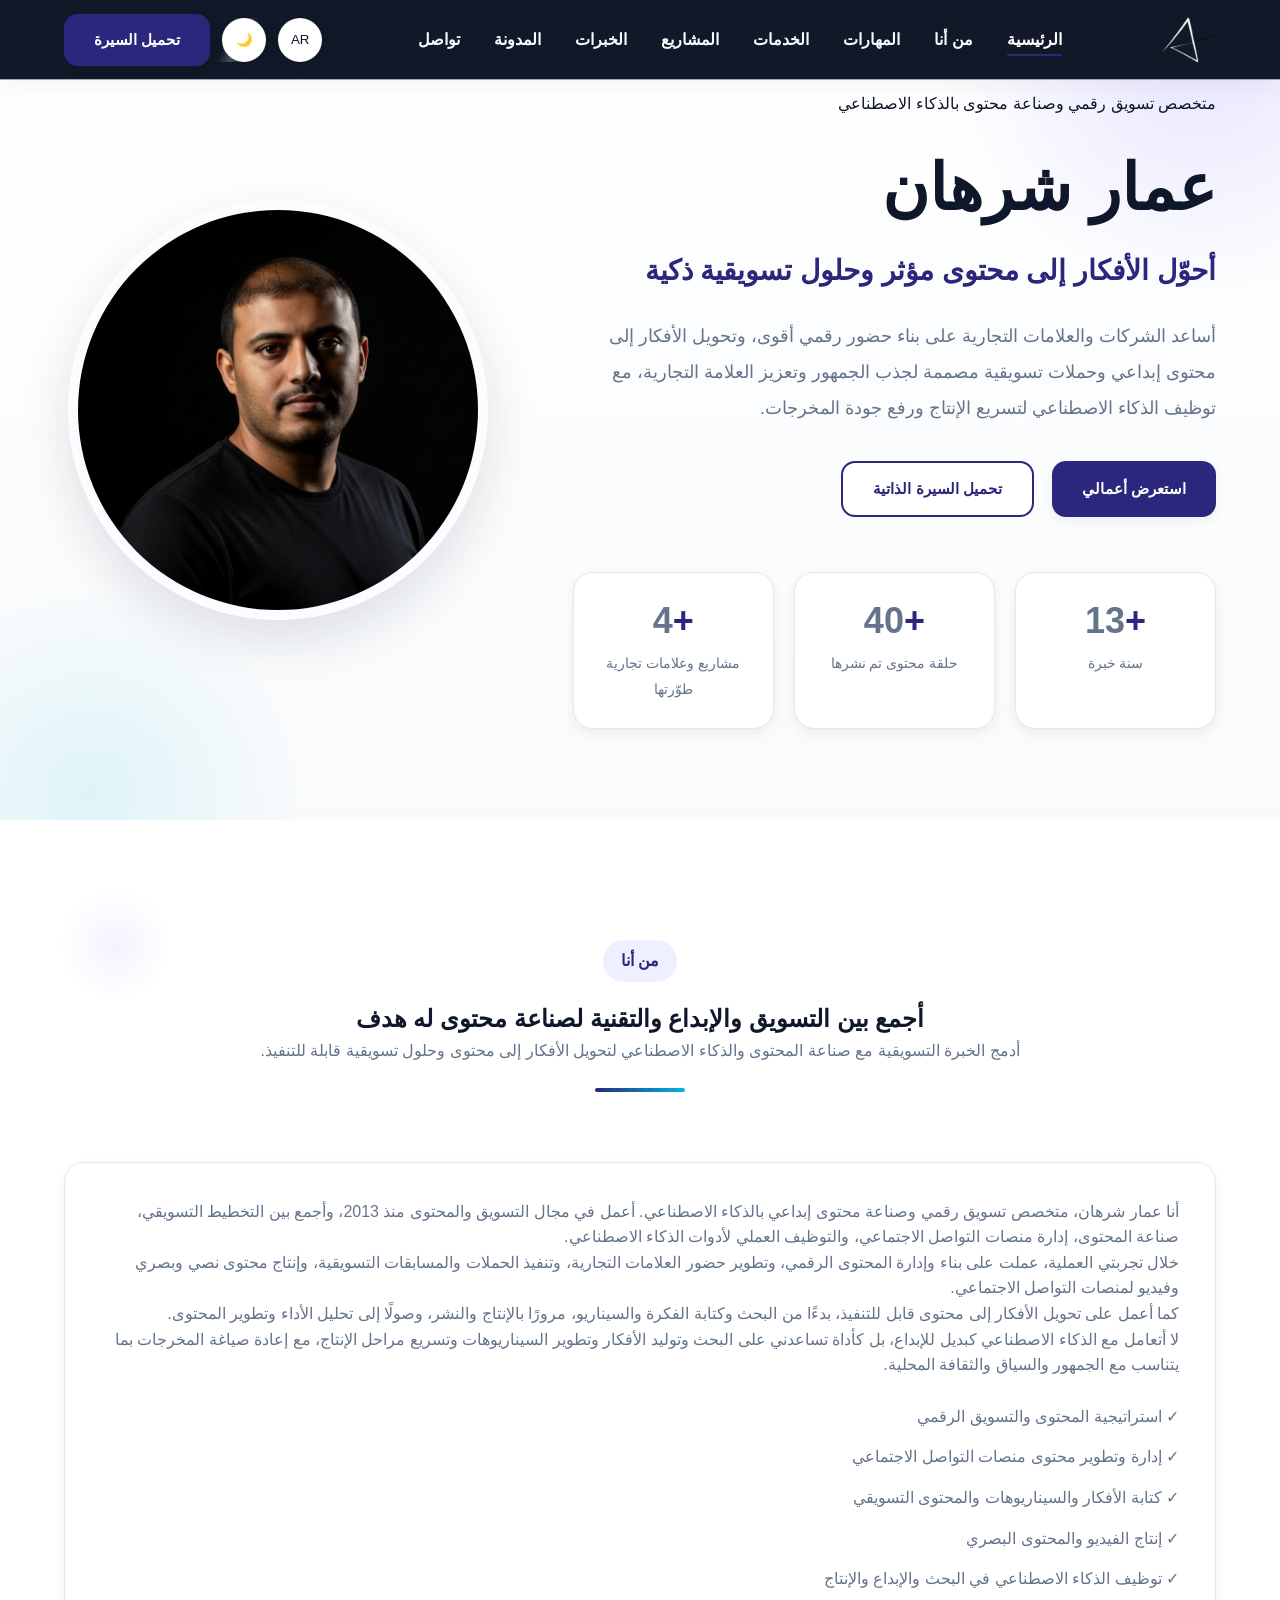
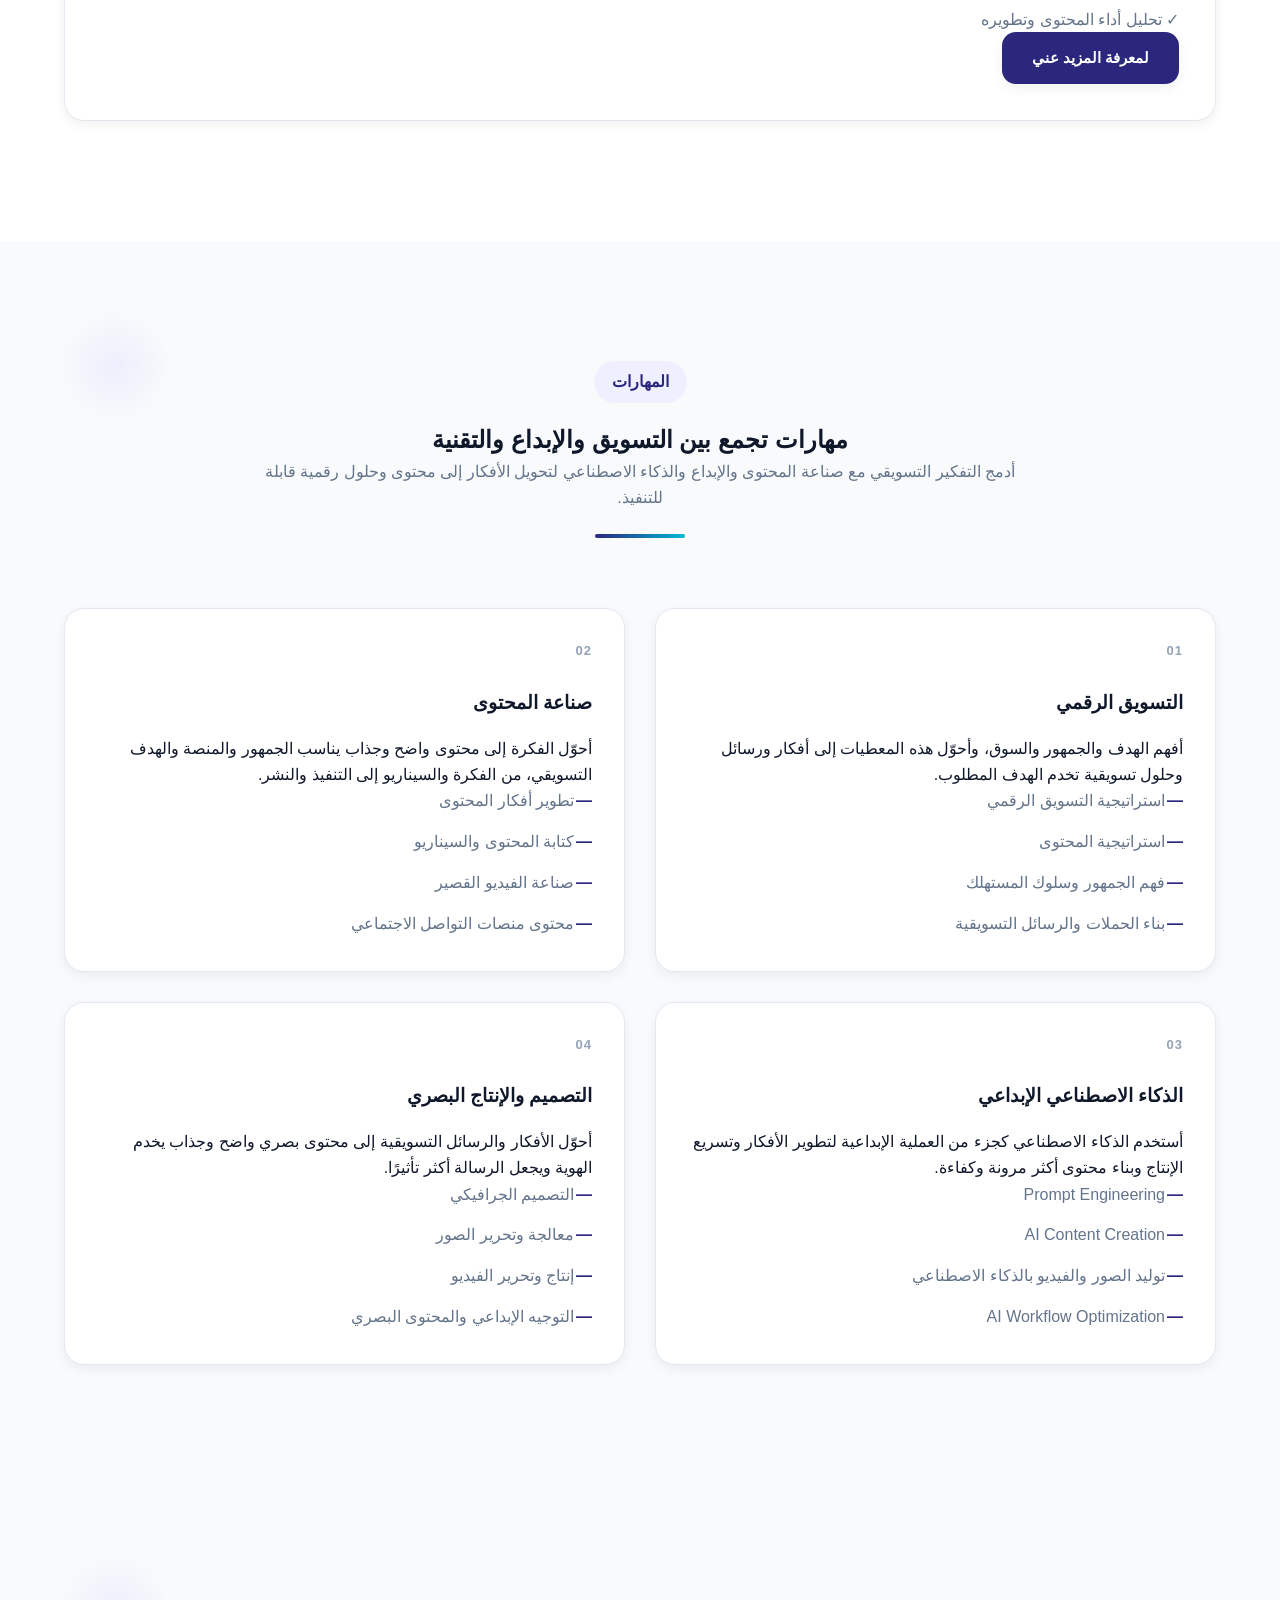
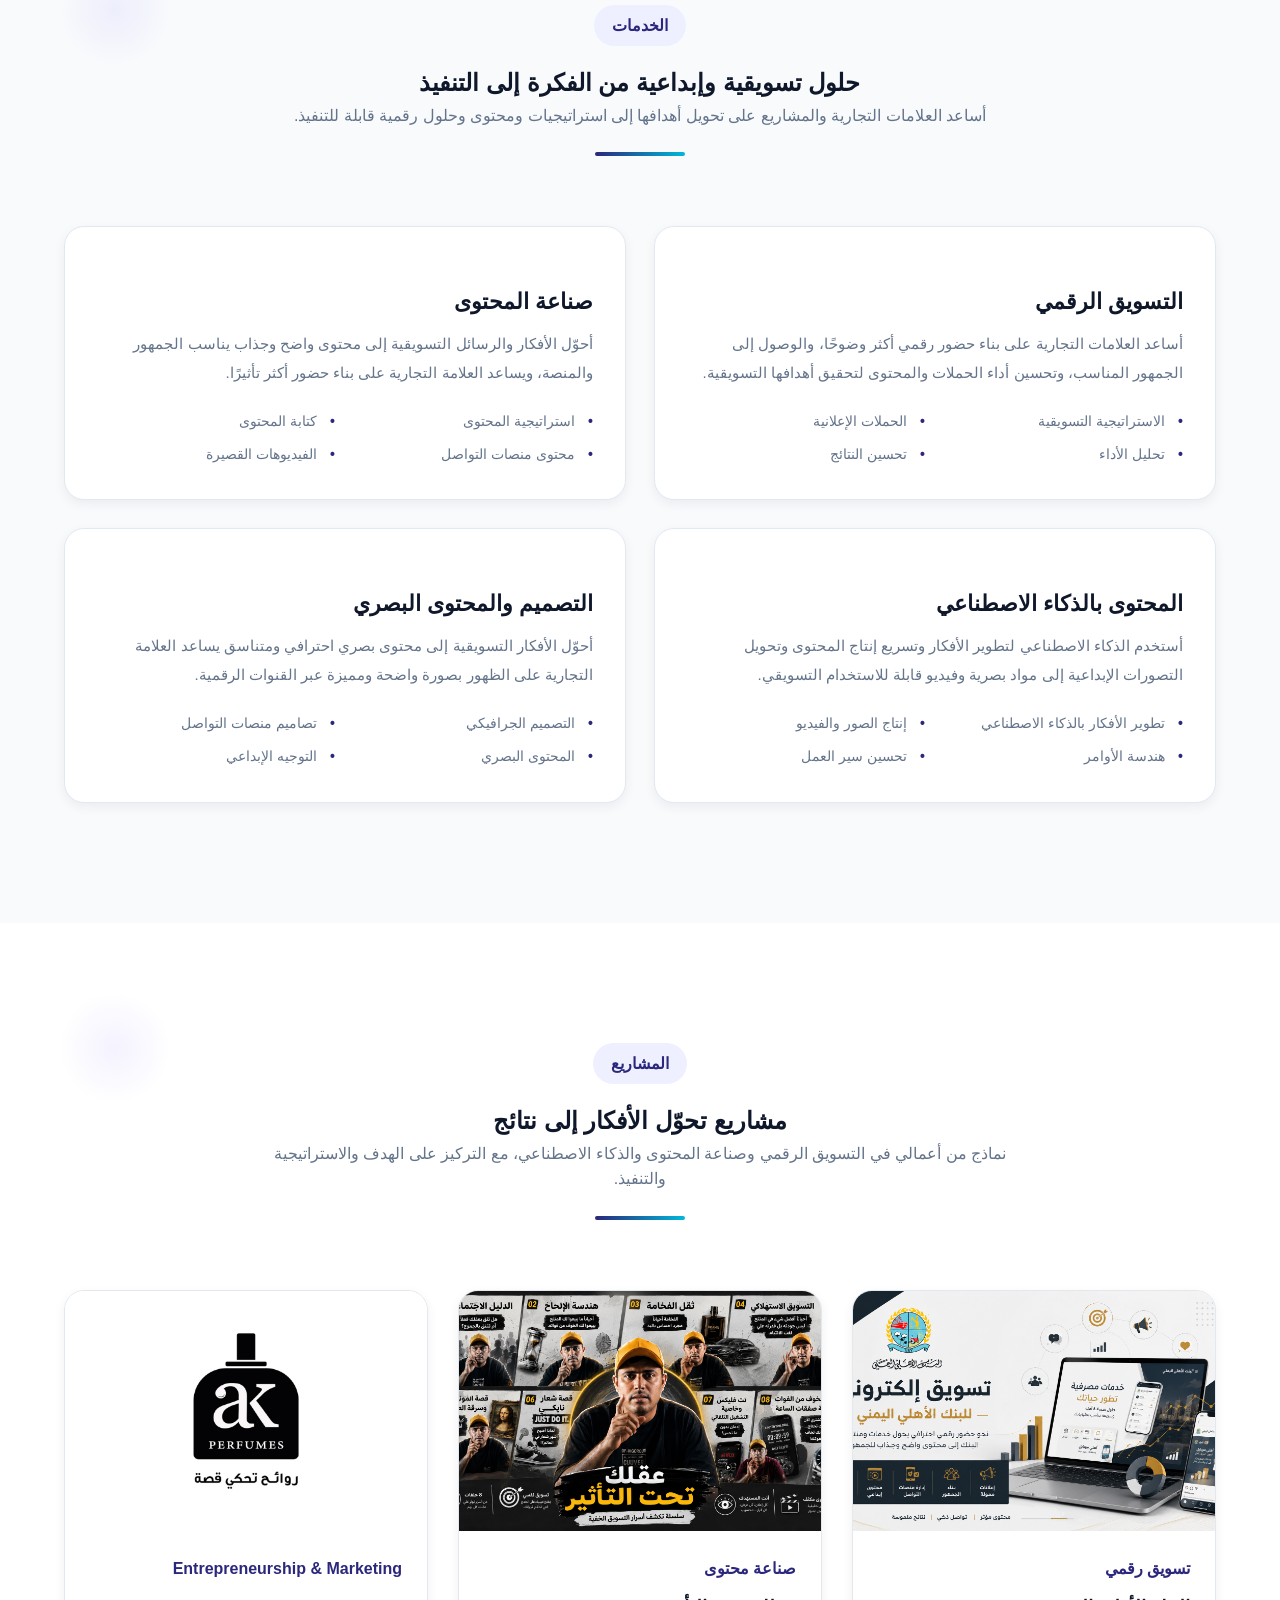
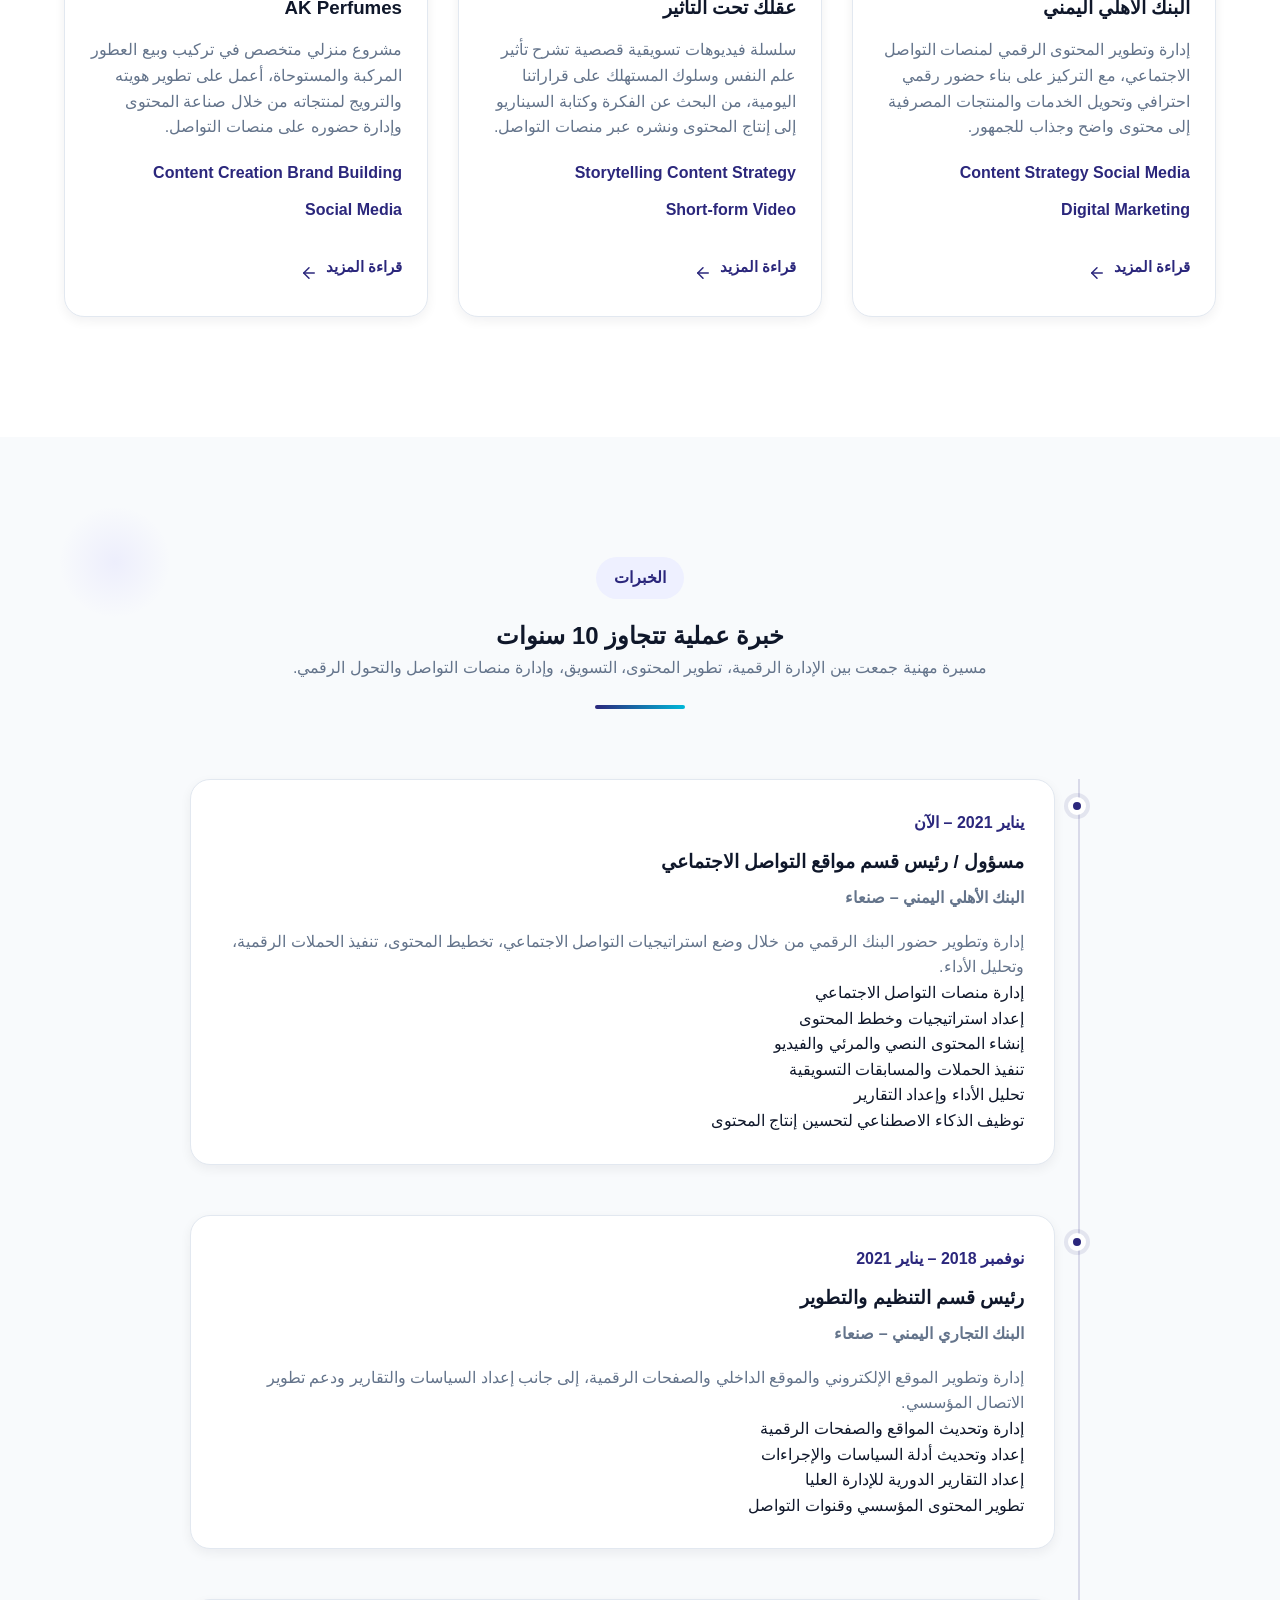
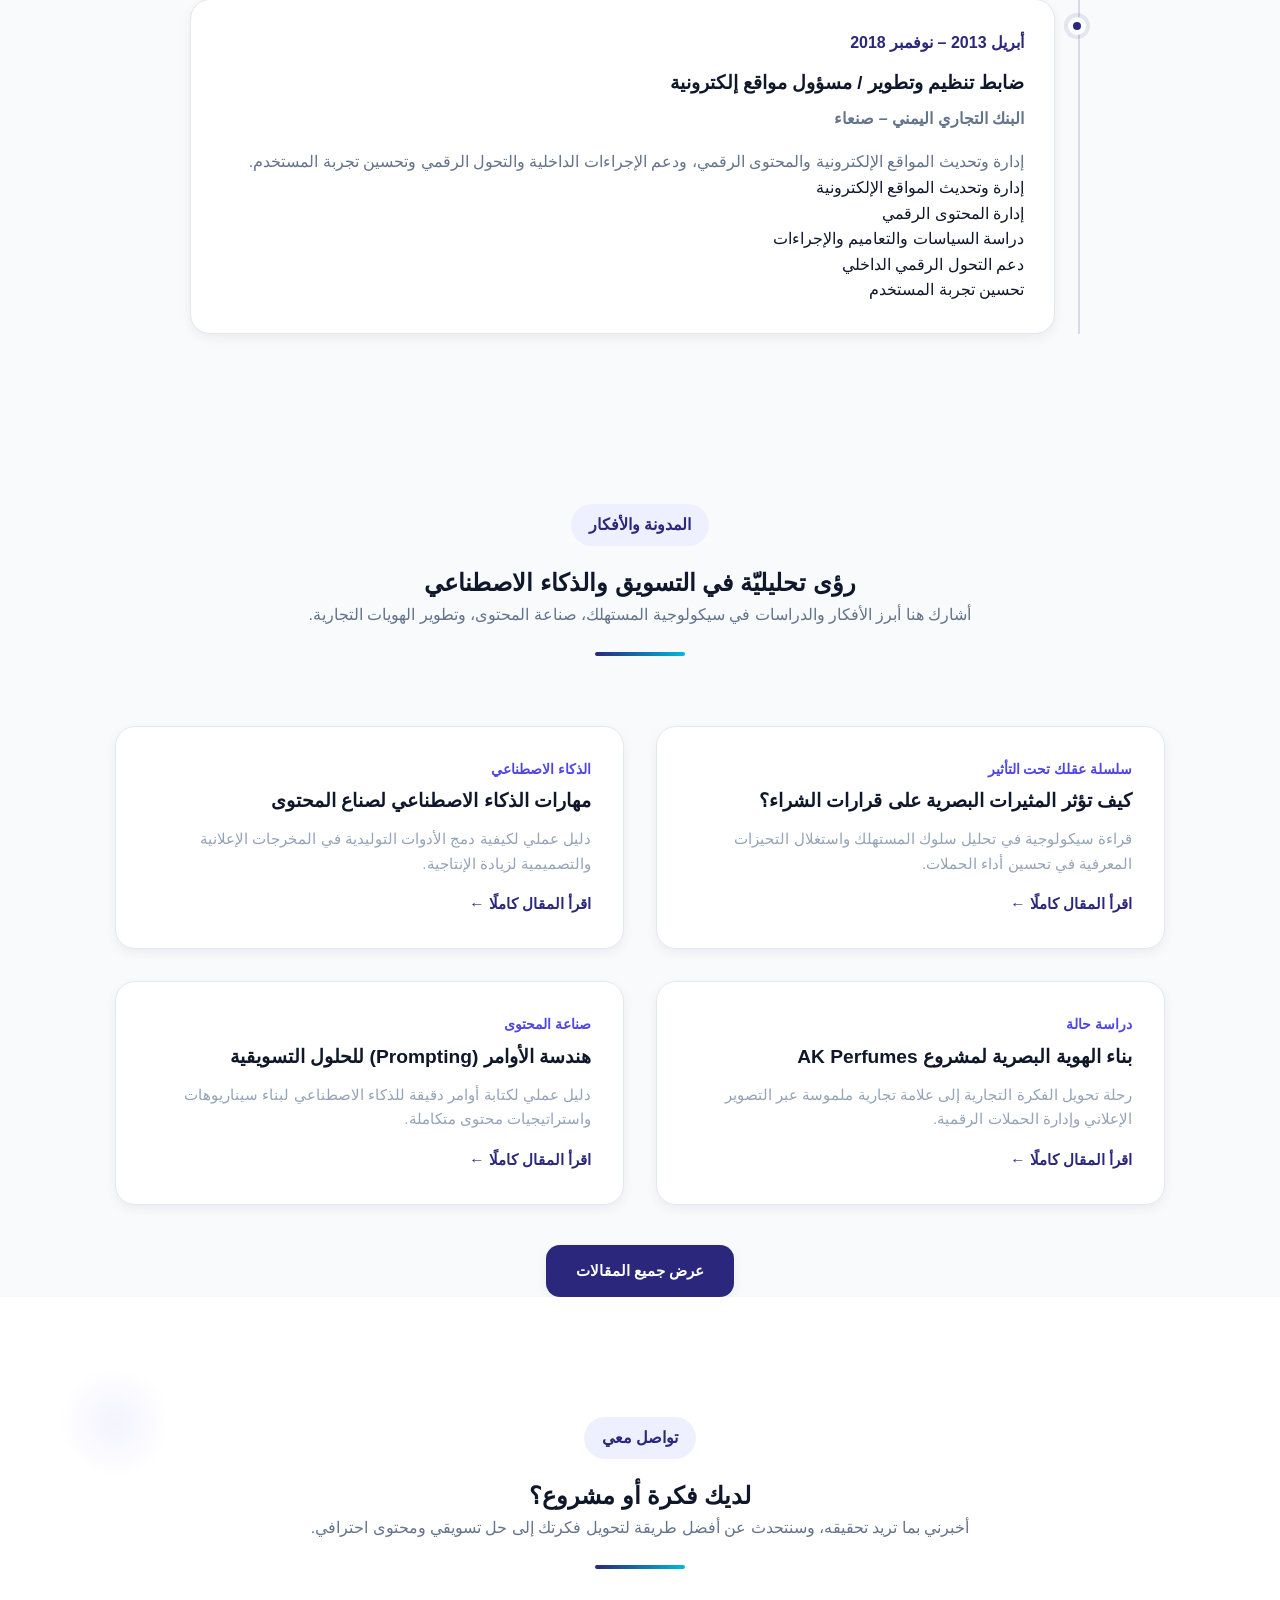
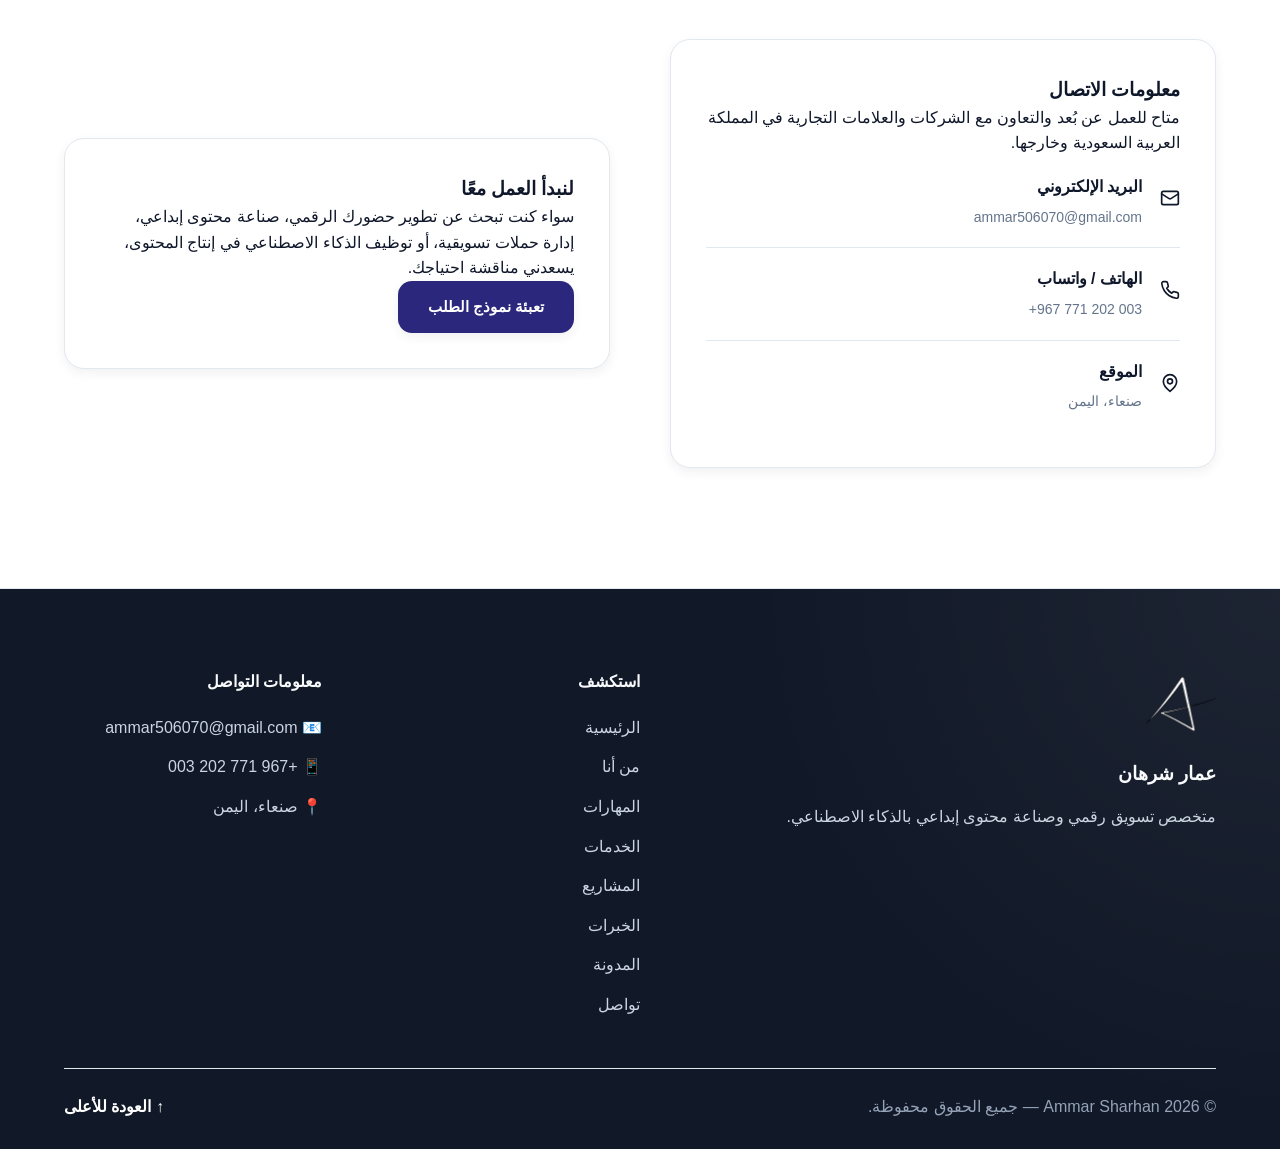
==== commit 693193d7: "Fix header responsive issue in landscape mode" ====
--- a/index.html
+++ b/index.html
@@ -1077,236 +1077,122 @@
 
         </section>
 
-
-        <!-- =======================================================
-             Projects Section
-        ======================================================== -->
-
-        <section
-            id="projects"
-            class="projects reveal">
-
-            <div class="container">
-
-
-                <div class="section-header">
-
-                    <span class="section-badge">
-
-                        المشاريع
-
-                    </span>
-
-
-                    <h2>
-
-                        مشاريع تحوّل الأفكار إلى نتائج
-
-                    </h2>
-
+<!-- =======================================================
+     Projects Section
+======================================================== -->
+<section id="projects" class="projects reveal">
+    <div class="container">
+
+        <div class="section-header">
+            <span class="section-badge">المشاريع</span>
+            <h2>مشاريع تحوّل الأفكار إلى نتائج</h2>
+            <p>
+                نماذج من أعمالي في التسويق الرقمي وصناعة المحتوى والذكاء الاصطناعي، 
+                مع التركيز على الهدف والاستراتيجية والتنفيذ.
+            </p>
+        </div>
+
+        <div class="projects-grid">
+
+            <!-- Project 1 -->
+            <article class="project-card">
+                <img src="assets/images/projects/project-1.jpg" alt="مشروع التسويق الرقمي للبنك الأهلي اليمني" loading="lazy">
+
+                <div class="project-content">
+                    <span class="project-category">تسويق رقمي</span>
+
+                    <h3>البنك الأهلي اليمني</h3>
 
                     <p>
-
-                        نماذج من أعمالي في التسويق الرقمي وصناعة المحتوى
-                        والذكاء الاصطناعي، مع التركيز على الهدف والاستراتيجية
-                        والتنفيذ.
-
+                        إدارة وتطوير المحتوى الرقمي لمنصات التواصل الاجتماعي،
+                        مع التركيز على بناء حضور رقمي احترافي وتحويل الخدمات
+                        والمنتجات المصرفية إلى محتوى واضح وجذاب للجمهور.
                     </p>
 
+                    <div class="project-meta">
+                        <span>Social Media</span>
+                        <span>Content Strategy</span>
+                        <span>Digital Marketing</span>
+                    </div>
+
+                    <a href="pages/projects.html#project-bank" class="project-link">
+                        <span>قراءة المزيد</span>
+                        <svg width="18" height="18" viewBox="0 0 24 24" fill="none" stroke="currentColor" stroke-width="2" stroke-linecap="round" stroke-linejoin="round">
+                            <line x1="19" y1="12" x2="5" y2="12"></line>
+                            <polyline points="12 19 5 12 12 5"></polyline>
+                        </svg>
+                    </a>
                 </div>
-
-
-                <div class="projects-grid">
-
-
-                    <!-- Project 1 -->
-
-                    <article class="project-card">
-
-                        <img
-                            src="assets/images/projects/project-1.jpg"
-                            alt="مشروع التسويق الرقمي للبنك الأهلي اليمني"
-                            loading="lazy">
-
-
-                        <div class="project-content">
-
-                            <span>
-                                تسويق رقمي
-                            </span>
-
-
-                            <h3>
-                                البنك الأهلي اليمني
-                            </h3>
-
-
-                            <p>
-
-                                إدارة وتطوير المحتوى الرقمي لمنصات التواصل الاجتماعي،
-                                مع التركيز على بناء حضور رقمي احترافي وتحويل الخدمات
-                                والمنتجات المصرفية إلى محتوى واضح وجذاب للجمهور.
-
-                            </p>
-
-
-                            <div class="project-meta">
-
-                                <span>
-                                    Social Media
-                                </span>
-
-                                <span>
-                                    Content Strategy
-                                </span>
-
-                                <span>
-                                    Digital Marketing
-                                </span>
-
-                            </div>
-
-
-                            <a
-                                href="pages/projects.html#project-bank">
-
-                                دراسة المشروع
-
-                            </a>
-
-                        </div>
-
-                    </article>
-
-
-                    <!-- Project 2 -->
-
-                    <article class="project-card">
-
-                        <img
-                            src="assets/images/projects/project-2.jpg"
-                            alt="سلسلة عقلك تحت التأثير"
-                            loading="lazy">
-
-
-                        <div class="project-content">
-
-                            <span>
-                                صناعة محتوى
-                            </span>
-
-
-                            <h3>
-                                عقلك تحت التأثير
-                            </h3>
-
-
-                            <p>
-
-                                سلسلة فيديوهات تسويقية قصصية تشرح تأثير علم النفس
-                                وسلوك المستهلك على قراراتنا اليومية، من البحث عن الفكرة
-                                وكتابة السيناريو إلى إنتاج المحتوى ونشره عبر منصات
-                                التواصل الاجتماعي ويوتيوب.
-
-                            </p>
-
-
-                            <div class="project-meta">
-
-                                <span>
-                                    Content Strategy
-                                </span>
-
-                                <span>
-                                    Storytelling
-                                </span>
-
-                                <span>
-                                    Short-form Video
-                                </span>
-
-                            </div>
-
-
-                            <a
-                                href="pages/projects.html#project-content">
-
-                                دراسة المشروع
-
-                            </a>
-
-                        </div>
-
-                    </article>
-
-
-                    <!-- Project 3 -->
-
-                    <article class="project-card">
-
-                        <img
-                            src="assets/images/projects/project-3.jpg"
-                            alt="مشروع AK Perfumes للعطور"
-                            loading="lazy">
-
-
-                        <div class="project-content">
-
-                            <span>
-                                Entrepreneurship & Digital Marketing
-                            </span>
-
-
-                            <h3>
-                                AK Perfumes
-                            </h3>
-
-
-                            <p>
-
-                                مشروع منزلي متخصص في تركيب وبيع العطور المركبة
-                                والمستوحاة، أعمل على تطوير هويته والترويج لمنتجاته
-                                من خلال صناعة المحتوى وإدارة حضوره على منصات التواصل
-                                الاجتماعي.
-
-                            </p>
-
-
-                            <div class="project-meta">
-
-                                <span>
-                                    Brand Building
-                                </span>
-
-                                <span>
-                                    Content Creation
-                                </span>
-
-                                <span>
-                                    Social Media Marketing
-                                </span>
-
-                            </div>
-
-
-                            <a
-                                href="pages/projects.html#project-ak-perfumes">
-
-                                دراسة المشروع
-
-                            </a>
-
-                        </div>
-
-                    </article>
-
-
+            </article>
+
+
+            <!-- Project 2 -->
+            <article class="project-card">
+                <img src="assets/images/projects/project-2.jpg" alt="سلسلة عقلك تحت التأثير" loading="lazy">
+
+                <div class="project-content">
+                    <span class="project-category">صناعة محتوى</span>
+
+                    <h3>عقلك تحت التأثير</h3>
+
+                    <p>
+                        سلسلة فيديوهات تسويقية قصصية تشرح تأثير علم النفس
+                        وسلوك المستهلك على قراراتنا اليومية، من البحث عن الفكرة
+                        وكتابة السيناريو إلى إنتاج المحتوى ونشره عبر منصات التواصل.
+                    </p>
+
+                    <div class="project-meta">
+                        <span>Content Strategy</span>
+                        <span>Storytelling</span>
+                        <span>Short-form Video</span>
+                    </div>
+
+                    <a href="pages/projects.html#project-content" class="project-link">
+                        <span>قراءة المزيد</span>
+                        <svg width="18" height="18" viewBox="0 0 24 24" fill="none" stroke="currentColor" stroke-width="2" stroke-linecap="round" stroke-linejoin="round">
+                            <line x1="19" y1="12" x2="5" y2="12"></line>
+                            <polyline points="12 19 5 12 12 5"></polyline>
+                        </svg>
+                    </a>
                 </div>
-
-            </div>
-
-        </section>
-
+            </article>
+
+
+            <!-- Project 3 -->
+            <article class="project-card">
+                <img src="assets/images/projects/project-3.jpg" alt="مشروع AK Perfumes للعطور" loading="lazy">
+
+                <div class="project-content">
+                    <span class="project-category">Entrepreneurship & Marketing</span>
+
+                    <h3>AK Perfumes</h3>
+
+                    <p>
+                        مشروع منزلي متخصص في تركيب وبيع العطور المركبة
+                         والمستوحاة، أعمل على تطوير هويته والترويج لمنتجاته
+                        من خلال صناعة المحتوى وإدارة حضوره على منصات التواصل.
+                    </p>
+
+                    <div class="project-meta">
+                        <span>Brand Building</span>
+                        <span>Content Creation</span>
+                        <span>Social Media</span>
+                    </div>
+
+                    <a href="pages/projects.html#project-ak-perfumes" class="project-link">
+                        <span>قراءة المزيد</span>
+                        <svg width="18" height="18" viewBox="0 0 24 24" fill="none" stroke="currentColor" stroke-width="2" stroke-linecap="round" stroke-linejoin="round">
+                            <line x1="19" y1="12" x2="5" y2="12"></line>
+                            <polyline points="12 19 5 12 12 5"></polyline>
+                        </svg>
+                    </a>
+                </div>
+            </article>
+
+        </div>
+
+    </div>
+</section>
 
         <!-- =======================================================
              Experience Section
@@ -1558,309 +1444,155 @@
 
         </section>
 
-        <!-- =======================================================
-             Blog Section
-        ======================================================== -->
-
-        <section
-            id="blog"
-            class="blog reveal"
-            style="scroll-margin-top: 100px;">
-
-            <div class="container">
-
-
-                <!-- Section Header -->
-
-                <div class="section-header">
-
-                    <span class="section-badge">
-
-                        المدونة والأفكار
-
-                    </span>
-
-
-                    <h2>
-
-                        رؤى تحليليّة في التسويق والذكاء الاصطناعي
-
-                    </h2>
-
-
-                    <p>
-
-                        أشارك هنا أبرز الأفكار والدراسات في سيكولوجية المستهلك، صناعة المحتوى، وتطوير الهويات التجارية.
-
-                    </p>
-
+<!-- =======================================================
+     Blog Section
+======================================================== -->
+<section id="blog" class="blog reveal">
+    <div class="container">
+
+        <!-- Section Header -->
+        <div class="section-header">
+            <span class="section-badge">المدونة والأفكار</span>
+            <h2>رؤى تحليليّة في التسويق والذكاء الاصطناعي</h2>
+            <p>
+                أشارك هنا أبرز الأفكار والدراسات في سيكولوجية المستهلك، صناعة المحتوى، وتطوير الهويات التجارية.
+            </p>
+        </div>
+
+        <!-- Blog Grid -->
+        <div class="blog-grid">
+
+            <!-- Article 1 -->
+            <article class="blog-card">
+                <span class="blog-category">سلسلة عقلك تحت التأثير</span>
+                <h3>كيف تؤثر المثيرات البصرية على قرارات الشراء؟</h3>
+                <p>
+                    قراءة سيكولوجية في تحليل سلوك المستهلك واستغلال التحيزات المعرفية في تحسين أداء الحملات.
+                </p>
+                <a href="pages/blog-single.html" class="blog-link">
+                    اقرأ المقال كاملًا ←
+                </a>
+            </article>
+
+            <!-- Article 2 -->
+            <article class="blog-card">
+                <span class="blog-category">الذكاء الاصطناعي</span>
+                <h3>مهارات الذكاء الاصطناعي لصناع المحتوى</h3>
+                <p>
+                    دليل عملي لكيفية دمج الأدوات التوليدية في المخرجات الإعلانية والتصميمية لزيادة الإنتاجية.
+                </p>
+                <a href="pages/blog-single.html" class="blog-link">
+                    اقرأ المقال كاملًا ←
+                </a>
+            </article>
+
+            <!-- Article 3 -->
+            <article class="blog-card">
+                <span class="blog-category">دراسة حالة</span>
+                <h3>بناء الهوية البصرية لمشروع AK Perfumes</h3>
+                <p>
+                    رحلة تحويل الفكرة التجارية إلى علامة تجارية ملموسة عبر التصوير الإعلاني وإدارة الحملات الرقمية.
+                </p>
+                <a href="pages/blog-single.html" class="blog-link">
+                    اقرأ المقال كاملًا ←
+                </a>
+            </article>
+
+            <!-- Article 4 -->
+            <article class="blog-card">
+                <span class="blog-category">صناعة المحتوى</span>
+                <h3>هندسة الأوامر (Prompting) للحلول التسويقية</h3>
+                <p>
+                    دليل عملي لكتابة أوامر دقيقة للذكاء الاصطناعي لبناء سيناريوهات واستراتيجيات محتوى متكاملة.
+                </p>
+                <a href="pages/blog-single.html" class="blog-link">
+                    اقرأ المقال كاملًا ←
+                </a>
+            </article>
+
+        </div>
+
+        <!-- CTA -->
+        <div class="blog-actions">
+            <a href="pages/blog.html" class="btn btn-primary">
+                عرض جميع المقالات
+            </a>
+        </div>
+
+    </div>
+</section>
+        
+<!-- =======================================================
+    Contact Section
+======================================================== -->
+<section id="contact" class="contact reveal">
+    <div class="container">
+
+        <div class="section-header">
+            <span class="section-badge">تواصل معي</span>
+            <h2>لديك فكرة أو مشروع؟</h2>
+            <p>
+                أخبرني بما تريد تحقيقه، وسنتحدث عن أفضل طريقة لتحويل فكرتك إلى حل تسويقي ومحتوى احترافي.
+            </p>
+        </div>
+
+        <div class="contact-wrapper">
+
+            <!-- ================= Contact Information ================= -->
+            <div class="contact-card">
+                <h3>معلومات الاتصال</h3>
+                <p>
+                    متاح للعمل عن بُعد والتعاون مع الشركات والعلامات التجارية في المملكة العربية السعودية وخارجها.
+                </p>
+
+                <!-- Email -->
+                <a href="mailto:ammar506070@gmail.com" class="contact-item">
+                    <div class="contact-icon">
+                        <svg xmlns="http://www.w3.org/2000/svg" width="20" height="20" viewBox="0 0 24 24" fill="none" stroke="currentColor" stroke-width="2" stroke-linecap="round" stroke-linejoin="round"><rect width="20" height="16" x="2" y="4" rx="2"/><path d="m22 7-8.97 5.7a1.94 1.94 0 0 1-2.06 0L2 7"/></svg>
+                    </div>
+                    <div>
+                        <h4>البريد الإلكتروني</h4>
+                        <p dir="ltr">ammar506070@gmail.com</p>
+                    </div>
+                </a>
+
+                <!-- Phone & WhatsApp -->
+                <a href="https://wa.me/967771202003" target="_blank" rel="noopener noreferrer" class="contact-item">
+                    <div class="contact-icon">
+                        <svg xmlns="http://www.w3.org/2000/svg" width="20" height="20" viewBox="0 0 24 24" fill="none" stroke="currentColor" stroke-width="2" stroke-linecap="round" stroke-linejoin="round"><path d="M22 16.92v3a2 2 0 0 1-2.18 2 19.79 19.79 0 0 1-8.63-3.07 19.5 19.5 0 0 1-6-6 19.79 19.79 0 0 1-3.07-8.67A2 2 0 0 1 4.11 2h3a2 2 0 0 1 2 1.72 12.84 12.84 0 0 0 .7 2.81 2 2 0 0 1-.45 2.11L8.09 9.91a16 16 0 0 0 6 6l1.27-1.27a2 2 0 0 1 2.11-.45 12.84 12.84 0 0 0 2.81.7A2 2 0 0 1 22 16.92z"/></svg>
+                    </div>
+                    <div>
+                        <h4>الهاتف / واتساب</h4>
+                        <p dir="ltr">+967 771 202 003</p>
+                    </div>
+                </a>
+
+                <!-- Location -->
+                <div class="contact-item">
+                    <div class="contact-icon">
+                        <svg xmlns="http://www.w3.org/2000/svg" width="20" height="20" viewBox="0 0 24 24" fill="none" stroke="currentColor" stroke-width="2" stroke-linecap="round" stroke-linejoin="round"><path d="M20 10c0 6-8 12-8 12s-8-6-8-12a8 8 0 0 1 16 0Z"/><circle cx="12" cy="10" r="3"/></svg>
+                    </div>
+                    <div>
+                        <h4>الموقع</h4>
+                        <p>صنعاء، اليمن</p>
+                    </div>
                 </div>
-
-
-                <!-- Blog Grid (4 Cards) -->
-
-<div class="services-grid">
-
-                    <!-- Article 1 -->
-                    <article class="service-card" style="background: #ffffff; backdrop-filter: none; background-image: none;">
-                        <span style="color: #4f46e5; font-weight: 700; font-size: 0.85rem; display: block; margin-bottom: 8px;">
-                            سلسلة عقلك تحت التأثير
-                        </span>
-                        <h3>
-                            كيف تؤثر المثيرات البصرية على قرارات الشراء؟
-                        </h3>
-                        <p>
-                            قراءة سيكولوجية في تحليل سلوك المستهلك واستغلال التحيزات المعرفية في تحسين أداء الحملات.
-                        </p>
-                        <a href="pages/blog-single.html" style="color: #4f46e5; font-weight: 600; text-decoration: none; display: inline-block; margin-top: 12px;">
-                            اقرأ المقال كاملًا ←
-                        </a>
-                    </article>
-
-                    <!-- Article 2 -->
-                    <article class="service-card" style="background: #ffffff; backdrop-filter: none; background-image: none;">
-                        <span style="color: #4f46e5; font-weight: 700; font-size: 0.85rem; display: block; margin-bottom: 8px;">
-                            الذكاء الاصطناعي
-                        </span>
-                        <h3>
-                            مهارات الذكاء الاصطناعي لصناع المحتوى
-                        </h3>
-                        <p>
-                            دليل عملي لكيفية دمج الأدوات التوليدية في المخرجات الإعلانية والتصميمية لزيادة الإنتاجية.
-                        </p>
-                        <a href="pages/blog-single.html" style="color: #4f46e5; font-weight: 600; text-decoration: none; display: inline-block; margin-top: 12px;">
-                            اقرأ المقال كاملًا ←
-                        </a>
-                    </article>
-
-                    <!-- Article 3 -->
-                    <article class="service-card" style="background: #ffffff; backdrop-filter: none; background-image: none;">
-                        <span style="color: #4f46e5; font-weight: 700; font-size: 0.85rem; display: block; margin-bottom: 8px;">
-                            دراسة حالة
-                        </span>
-                        <h3>
-                            بناء الهوية البصرية لمشروع AK Perfumes
-                        </h3>
-                        <p>
-                            رحلة تحويل الفكرة التجارية إلى علامة تجارية ملموسة عبر التصوير الإعلاني وإدارة الحملات الرقمية.
-                        </p>
-                        <a href="pages/blog-single.html" style="color: #4f46e5; font-weight: 600; text-decoration: none; display: inline-block; margin-top: 12px;">
-                            اقرأ المقال كاملًا ←
-                        </a>
-                    </article>
-
-                    <!-- Article 4 -->
-                    <article class="service-card" style="background: #ffffff; backdrop-filter: none; background-image: none;">
-                        <span style="color: #4f46e5; font-weight: 700; font-size: 0.85rem; display: block; margin-bottom: 8px;">
-                            صناعة المحتوى
-                        </span>
-                        <h3>
-                            هندسة الأوامر (Prompting) للحلول التسويقية
-                        </h3>
-                        <p>
-                            دليل عملي لكتابة أوامر دقيقة للذكاء الاصطناعي لبناء سيناريوهات واستراتيجيات محتوى متكاملة.
-                        </p>
-                        <a href="pages/blog-single.html" style="color: #4f46e5; font-weight: 600; text-decoration: none; display: inline-block; margin-top: 12px;">
-                            اقرأ المقال كاملًا ←
-                        </a>
-                    </article>
-
-                </div>
-
-                <!-- CTA -->
-
-                <div class="about-actions" style="margin-top: 40px; text-align: center;">
-
-                    <a
-                        href="pages/blog.html"
-                        class="btn btn-primary">
-
-                        عرض جميع المقالات
-
-                    </a>
-
-                </div>
-
-
             </div>
 
-        </section>
-        
-        <!-- =======================================================
-             Contact Section
-        ======================================================== -->
-
-        <section
-            id="contact"
-            class="contact reveal">
-
-            <div class="container">
-
-
-                <div class="section-header">
-
-                    <span class="section-badge">
-
-                        تواصل
-
-                    </span>
-
-
-                    <h2>
-
-                        لديك فكرة أو مشروع؟
-
-                    </h2>
-
-
-                    <p>
-
-                        أخبرني بما تريد تحقيقه، وسنتحدث عن أفضل طريقة
-                        لتحويل فكرتك إلى حل تسويقي ومحتوى احترافي.
-
-                    </p>
-
-                </div>
-
-
-                <div class="contact-wrapper">
-
-
-                    <!-- ================= Contact Information ================= -->
-
-                    <div class="contact-card">
-
-                        <h3>
-
-                            تواصل معي
-
-                        </h3>
-
-
-                        <p>
-
-                            متاح للعمل عن بُعد والتعاون مع الشركات والعلامات
-                            التجارية في المملكة العربية السعودية وخارجها.
-
-                        </p>
-
-
-                        <!-- Email -->
-
-                        <a
-                            href="mailto:ammar506070@gmail.com"
-                            class="contact-item">
-
-                            <span>
-                                📧
-                            </span>
-
-
-                            <div>
-
-                                <h4>
-                                    البريد الإلكتروني
-                                </h4>
-
-                                <p>
-                                    ammar506070@gmail.com
-                                </p>
-
-                            </div>
-
-                        </a>
-
-
-                        <!-- Phone -->
-
-                        <a
-                            href="tel:+967771202003"
-                            class="contact-item">
-
-                            <span>
-                                📱
-                            </span>
-
-
-                            <div>
-
-                                <h4>
-                                    الهاتف
-                                </h4>
-
-                                <p>
-                                    +967 771 202 003
-                                </p>
-
-                            </div>
-
-                        </a>
-
-
-                        <!-- Location -->
-
-                        <div class="contact-item">
-
-                            <span>
-                                📍
-                            </span>
-
-
-                            <div>
-
-                                <h4>
-                                    الموقع
-                                </h4>
-
-                                <p>
-                                    صنعاء، اليمن
-                                </p>
-
-                            </div>
-
-                        </div>
-
-
-                    </div>
-
-
-                    <!-- ================= Contact CTA ================= -->
-
-                    <div class="contact-card">
-
-                        <h3>
-
-                            لنبدأ العمل معًا
-
-                        </h3>
-
-
-                        <p>
-
-                            سواء كنت تبحث عن تطوير حضورك الرقمي، صناعة محتوى
-                            إبداعي، إدارة حملات تسويقية، أو توظيف الذكاء الاصطناعي
-                            في إنتاج المحتوى، يسعدني مناقشة احتياجك.
-
-                        </p>
-
-
-                        <a
-                            href="pages/contact.html"
-                            class="btn btn-primary">
-
-                            صفحة التواصل
-
-                        </a>
-
-                    </div>
-
-
-                </div>
-
+            <!-- ================= Contact CTA ================= -->
+            <div class="contact-card contact-cta-card">
+                <h3>لنبدأ العمل معًا</h3>
+                <p>
+                    سواء كنت تبحث عن تطوير حضورك الرقمي، صناعة محتوى إبداعي، إدارة حملات تسويقية، أو توظيف الذكاء الاصطناعي في إنتاج المحتوى، يسعدني مناقشة احتياجك.
+                </p>
+                <a href="pages/contact.html" class="btn btn-primary">
+                    تعبئة نموذج الطلب
+                </a>
             </div>
 
-        </section>
-
+        </div>
+    </div>
+</section>
 
     </main>
 
--- a/assets/css/components.css
+++ b/assets/css/components.css
@@ -1345,8 +1345,180 @@
     color: #cbd5e1;
 }
 
-
-/* ===========================================================
-   END OF COMPONENTS
-=========================================================== */
-```
+.blog-grid {
+    display: grid;
+    grid-template-columns: repeat(auto-fit, minmax(260px, 1fr));
+    gap: 1.5rem;
+    margin-bottom: 2.5rem;
+}
+
+.blog-card {
+    background: var(--bg-card, #ffffff);
+    padding: 1.8rem;
+    border-radius: var(--radius-lg, 12px);
+    border: 1px solid var(--border-color, #e5e7eb);
+    transition: transform 0.3s ease, box-shadow 0.3s ease;
+}
+
+.blog-card:hover {
+    transform: translateY(-5px);
+    box-shadow: 0 10px 20px rgba(0,0,0,0.05);
+}
+
+.blog-category {
+    color: var(--primary-color, #4f46e5);
+    font-weight: 700;
+    font-size: 0.85rem;
+    display: block;
+    margin-bottom: 0.5rem;
+}
+
+.blog-card h3 {
+    font-size: 1.2rem;
+    margin-bottom: 0.75rem;
+    line-height: 1.4;
+}
+
+.blog-card p {
+    font-size: 0.95rem;
+    color: var(--text-muted, #6b7280);
+    line-height: 1.6;
+}
+
+.blog-link {
+    color: var(--primary-color, #4f46e5);
+    font-weight: 600;
+    text-decoration: none;
+    display: inline-block;
+    margin-top: 1rem;
+}
+
+.blog-actions {
+    text-align: center;
+}
+/* ===========================================================
+   HOME BLOG SECTION (2x2 GRID & NO GLOW)
+=========================================================== */
+
+/* توزيع 4 بطاقات (بطاقتين في كل صف) */
+.blog-grid {
+    display: grid;
+    grid-template-columns: repeat(2, 1fr); /* بطاقتين تجاوريتين */
+    gap: 2rem;
+    max-width: 1050px; /* عرض يتناسب مع عرض بطاقتين بشكل متناسق */
+    margin: 0 auto 2.5rem;
+}
+
+.blog-card {
+    position: relative;
+    padding: 2rem;
+    background: var(--surface);
+    border: 1px solid var(--border);
+    border-radius: var(--radius-lg, 20px);
+    box-shadow: var(--shadow-sm);
+    transition: transform var(--transition-normal, 0.35s ease), box-shadow var(--transition-normal, 0.35s ease);
+}
+
+.blog-card:hover {
+    transform: translateY(-5px);
+    box-shadow: var(--shadow-md);
+}
+
+/* إخفاء شعاع الماوس والتوهج الخلفي في قسم المدونة نهائياً */
+.blog-section .cursor-glow,
+#blog .cursor-glow,
+.blog-card::before,
+.blog-card::after {
+    display: none !important;
+    opacity: 0 !important;
+    visibility: hidden !important;
+    background: none !important;
+}
+
+/* تجاوب البطاقات على الهواتف والشاشات الصغيرة */
+@media (max-width: 768px) {
+    .blog-grid {
+        grid-template-columns: 1fr; /* تحويلها لبطاقة واحدة بالصف في الهواتف */
+        gap: 1.25rem;
+    }
+}
+/* ===========================================================
+   PROJECT CARD LINK STYLE (MATCHING BLOG STYLE)
+=========================================================== */
+
+.project-link {
+    display: inline-flex;
+    align-items: center;
+    gap: 8px;
+    margin-top: 20px;
+    font-size: 0.95rem;
+    font-weight: 700;
+    color: var(--primary);
+    text-decoration: none;
+    transition: color 0.25s ease, transform 0.25s ease;
+}
+
+.project-link svg {
+    transition: transform 0.25s ease;
+    stroke: currentColor;
+}
+
+/* حركة السهم عند تحريك الماوس للتركيز والوضوح */
+.project-link:hover {
+    color: var(--primary-hover, #1d1858);
+}
+
+.project-link:hover svg {
+    transform: translateX(-5px); /* تحريك السهم باتجاه اليسار */
+}
+/* ===========================================================
+   UNIFIED CARD LINKS STYLE (PROJECTS, BLOG, SERVICES)
+=========================================================== */
+
+/* توحيد الشكل واللون الأساسي لجميع روابط البطاقات */
+.blog-link,
+.project-link,
+.service-link,
+.card-link,
+.blog-card a,
+.project-card a {
+    display: inline-flex;
+    align-items: center;
+    gap: 8px;
+    font-size: 0.95rem;
+    font-weight: 700;
+    color: var(--primary) !important; /* نفس لون رابط المدونة */
+    text-decoration: none;
+    transition: color 0.25s ease, transform 0.25s ease;
+}
+
+/* توحيد لون وتأثير السهم المصاحب للرابط */
+.blog-link svg,
+.project-link svg,
+.service-link svg,
+.card-link svg,
+.blog-card a svg,
+.project-card a svg {
+    transition: transform 0.25s ease;
+    stroke: var(--primary) !important;
+}
+
+/* التأثير عند التمرير (Hover) لجميع البطاقات */
+.blog-link:hover,
+.project-link:hover,
+.service-link:hover,
+.card-link:hover,
+.blog-card a:hover,
+.project-card a:hover {
+    color: var(--primary-hover, var(--primary)) !important;
+    opacity: 0.85;
+}
+
+.blog-link:hover svg,
+.project-link:hover svg,
+.service-link:hover svg,
+.card-link:hover svg,
+.blog-card a:hover svg,
+.project-card a:hover svg {
+    transform: translateX(-5px); /* تحريك السهم لليسار في الواجهة العربية */
+}
--- a/assets/css/style.css
+++ b/assets/css/style.css
@@ -1,81 +1,96 @@
 /* ===========================================================
-   GLOBAL STYLE
-
-   يحتوي فقط على:
-
-   body
-
-   html
-
-   selection
-
-   scrollbar
-
-   أي تنسيقات عامة للموقع.
-
-=========================================================== */
-/* ===========================================================
-   GLOBAL STYLE
+   AMMAR SHARHAN PORTFOLIO - GLOBAL STYLE
+   -----------------------------------------------------------
+   Contains ONLY:
+   - Base HTML / Body / Resets
+   - Global Selection & Scrollbar
+   - Performance & Rendering Optimizations
+   - Global Dark Mode Transitions
 =========================================================== */
 
-html{
-    scroll-behavior:smooth;
+/* ===========================================================
+   BASE & HTML
+=========================================================== */
+
+html {
+    scroll-behavior: smooth;
+    text-size-adjust: 100%;
 }
 
-body{
-    font-family:var(--font-family);
-    background:var(--background);
-    color:var(--text);
-    padding-top:0;
-    overflow-x:hidden;
+body {
+    font-family: var(--font-family);
+    background-color: var(--background);
+    color: var(--text);
+    line-height: 1.6;
+    direction: rtl;
+    overflow-x: hidden;
+    padding-top: 0;
+    text-rendering: optimizeLegibility;
+    -webkit-font-smoothing: antialiased;
+    -moz-osx-font-smoothing: grayscale;
 }
 
-img{
-    max-width:100%;
-    display:block;
+/* Body Lock for Mobile Menu */
+body.menu-open {
+    overflow: hidden;
 }
 
-a{
-    text-decoration:none;
-    color:inherit;
+
+/* ===========================================================
+   BASE ELEMENTS RESET
+=========================================================== */
+
+img {
+    max-width: 100%;
+    height: auto;
+    display: block;
 }
 
-button{
-    font-family:inherit;
+a {
+    text-decoration: none;
+    color: inherit;
+    transition: color var(--transition-fast, 0.2s ease);
 }
 
-::selection{
-
-    background:var(--primary);
-
-    color:#fff;
-
-}
-/* ==========================================
-   Body Lock
-========================================== */
-
-body.menu-open{
-
-    overflow:hidden;
-
+button {
+    font-family: inherit;
+    background: none;
+    border: none;
+    outline: none;
 }
 
+/* Selection */
+::selection {
+    background: var(--primary);
+    color: var(--text-inverse, #ffffff);
+}
+
+
 /* ===========================================================
-   PERFORMANCE & RENDERING
+   CUSTOM SCROLLBAR
 =========================================================== */
 
-/* تحسين عرض النصوص */
-
-body{
-
-    text-rendering:optimizeLegibility;
-    -webkit-font-smoothing:antialiased;
-    -moz-osx-font-smoothing:grayscale;
-
+::-webkit-scrollbar {
+    width: 10px;
 }
 
-/* منع الاهتزاز أثناء التحويلات */
+::-webkit-scrollbar-track {
+    background: var(--background);
+}
+
+::-webkit-scrollbar-thumb {
+    background: var(--border);
+    border-radius: var(--radius-full, 999px);
+}
+
+::-webkit-scrollbar-thumb:hover {
+    background: var(--primary);
+}
+
+
+/* ===========================================================
+   PERFORMANCE & RENDERING OPTIMIZATIONS
+=========================================================== */
 
 img,
 button,
@@ -83,654 +98,74 @@
 .card,
 .project-card,
 .service-card,
-.skill-card{
-
-    backface-visibility:hidden;
-    -webkit-backface-visibility:hidden;
-
+.skill-card,
+.blog-card {
+    backface-visibility: hidden;
+    -webkit-backface-visibility: hidden;
+    transform: translateZ(0);
 }
 
-/* تحسين الصور */
-
-img{
-
-    max-width:100%;
-    display:block;
-
-}
 
 /* ===========================================================
-   DARK MODE TRANSITIONS
+   GLOBAL DARK MODE TRANSITIONS
 =========================================================== */
 
 body,
 .header,
 .footer,
+.card,
 .service-card,
 .project-card,
 .skill-card,
 .timeline-content,
-.contact-card,
-.about-text,
-.about-tools{
-
-    transition:
-
-        background .35s ease,
-
-        color .35s ease,
-
-        border-color .35s ease,
-
-        box-shadow .35s ease;
-
+.contact-card {
+    transition: 
+        background-color var(--transition-normal, 0.35s ease),
+        color var(--transition-normal, 0.35s ease),
+        border-color var(--transition-normal, 0.35s ease),
+        box-shadow var(--transition-normal, 0.35s ease);
 }
 
 
-/* =========================================================
-   ABOUT PAGE — PREMIUM LAYOUT
-   صفحة About المستقلة فقط
-========================================================= */
-
-/* =========================================================
-   About Page Hero
-========================================================= */
-
-.about-page-hero {
-    position: relative;
-    padding: 110px 20px 80px;
-    text-align: center;
-    overflow: hidden;
-}
-
-.about-page-hero .container {
-    max-width: 1100px;
-    margin: 0 auto;
-}
-
-.about-page-hero h1 {
-    max-width: 850px;
-    margin: 20px auto 18px;
-    font-size: clamp(2.2rem, 4vw, 4rem);
-    line-height: 1.25;
-    font-weight: 800;
-    color: var(--text);
-}
-
-.about-page-hero p {
-    max-width: 720px;
-    margin: 0 auto;
-    font-size: 1.05rem;
-    line-height: 2;
-    color: var(--text-muted, #68738a);
-}
-
-.about-page-hero .section-line {
-    width: 70px;
-    height: 4px;
-    margin: 28px auto 0;
-    border-radius: 20px;
-    background: linear-gradient(
-        90deg,
-        var(--primary, #2b277c),
-        #13b7e8
-    );
-}
-
-
-/* =========================================================
-   About Detail Sections — General
-========================================================= */
-
-.about-detail-section {
-    padding: 80px 20px;
-}
-
-.about-detail-section .container {
-    max-width: 1100px;
-    margin: 0 auto;
-}
-
-
-/* =========================================================
-   Who I Am
-========================================================= */
-
-.about-detail-grid {
-    display: grid;
-    grid-template-columns: minmax(260px, 0.8fr) minmax(0, 1.4fr);
-    gap: 60px;
-    align-items: start;
-}
-
-.about-detail-intro {
-    position: sticky;
-    top: 120px;
-}
-
-.about-detail-intro .project-label {
-    display: inline-flex;
-    align-items: center;
-    padding: 8px 14px;
-    margin-bottom: 20px;
-    border-radius: 30px;
-    background: rgba(43, 39, 124, 0.08);
-    color: var(--primary, #2b277c);
-    font-size: 0.85rem;
-    font-weight: 700;
-}
-
-.about-detail-intro h2 {
-    margin: 0 0 12px;
-    font-size: clamp(2rem, 3vw, 3rem);
-    line-height: 1.2;
-    font-weight: 800;
-}
-
-.about-detail-intro h3 {
-    margin: 0;
-    font-size: 1.05rem;
-    line-height: 1.9;
-    color: var(--text-muted, #68738a);
-}
-
-.about-detail-text {
-    padding: 30px;
-    border: 1px solid rgba(43, 39, 124, 0.10);
-    border-radius: 22px;
-    background: var(--surface, #fff);
-    box-shadow: 0 15px 45px rgba(20, 25, 50, 0.06);
-}
-
-.about-detail-text p {
-    margin: 0;
-    font-size: 1.02rem;
-    line-height: 2.15;
-    color: var(--text-muted, #68738a);
-}
-
-.about-detail-text p + p {
-    margin-top: 22px;
-}
-
-.about-detail-text strong {
-    color: var(--primary, #2b277c);
-    font-weight: 800;
-}
-
-
-/* =========================================================
-   About Tools
-========================================================= */
-
-.about-tools {
-    padding: 35px;
-    border: 1px solid rgba(43, 39, 124, 0.10);
-    border-radius: 24px;
-    background: var(--surface, #fff);
-    box-shadow: 0 15px 45px rgba(20, 25, 50, 0.06);
-}
-
-.about-tools > h3 {
-    margin: 0 0 12px;
-    font-size: 1.5rem;
-    font-weight: 800;
-}
-
-.about-tools > p {
-    margin: 0 0 28px;
-    line-height: 1.9;
-    color: var(--text-muted, #68738a);
-}
-
-
-/* =========================================================
-   Tool Categories
-========================================================= */
-
-.about-tools .tool-category {
-    margin-top: 28px;
-    padding-top: 22px;
-    border-top: 1px solid rgba(43, 39, 124, 0.08);
-}
-
-.about-tools .tool-category:first-of-type {
-    margin-top: 0;
-    padding-top: 0;
-    border-top: 0;
-}
-
-.about-tools .tool-category h4 {
-    margin: 0 0 14px;
-    font-size: 0.9rem;
-    font-weight: 800;
-    color: var(--text);
-}
-
-
-/* =========================================================
-   Tools Grid
-========================================================= */
-
-.about-tools .tools-grid {
-    display: grid;
-    grid-template-columns: repeat(3, minmax(0, 1fr));
-    gap: 10px;
-    align-items: stretch;
-}
-
-.about-tools .tools-grid span {
-    min-height: 48px;
-    padding: 10px 12px;
-    display: flex;
-    align-items: center;
-    justify-content: center;
-    text-align: center;
-
-    border: 1px solid rgba(43, 39, 124, 0.08);
-    border-radius: 12px;
-
-    background: #f7f8fc;
-
-    color: var(--text);
-    font-size: 0.82rem;
-    font-weight: 700;
-
-    transition:
-        transform .25s ease,
-        border-color .25s ease,
-        background .25s ease,
-        box-shadow .25s ease;
-}
-
-.about-tools .tools-grid span:hover {
-    transform: translateY(-3px);
-    border-color: rgba(43, 39, 124, 0.22);
-    background: #fff;
-    box-shadow: 0 10px 25px rgba(20, 25, 50, 0.07);
-}
-
-
-/* =========================================================
-   About Actions
-========================================================= */
-
-.about-actions {
-    margin-top: 30px;
-    display: flex;
-    flex-wrap: wrap;
-    gap: 12px;
-}
-
-.about-actions .btn {
-    min-height: 48px;
-    padding: 0 22px;
-}
-
-
-/* =========================================================
-   Section Spacing
-========================================================= */
-
-.about-detail-section + .about-detail-section {
-    padding-top: 20px;
-}
-
-
-/* =========================================================
-   Mobile
-========================================================= */
-
-@media (max-width: 900px) {
-
-    .about-page-hero {
-        padding: 85px 20px 60px;
-    }
-
-    .about-detail-grid {
-        grid-template-columns: 1fr;
-        gap: 30px;
-    }
-
-    .about-detail-intro {
-        position: static;
-    }
-
-    .about-detail-text {
-        padding: 25px;
-    }
-
-    .about-tools {
-        padding: 25px;
-    }
-
-}
-
-
-@media (max-width: 600px) {
-
-    .about-page-hero h1 {
-        font-size: 2rem;
-    }
-
-    .about-page-hero p {
-        font-size: 0.95rem;
-    }
-
-    .about-detail-section {
-        padding: 60px 16px;
-    }
-
-    .about-detail-intro h2 {
-        font-size: 2rem;
-    }
-
-    .about-detail-text {
-        padding: 20px;
-        border-radius: 18px;
-    }
-
-    .about-detail-text p {
-        font-size: 0.95rem;
-        line-height: 2;
-    }
-
-    .about-tools {
-        padding: 20px;
-        border-radius: 18px;
-    }
-
-    .about-tools .tools-grid {
-        grid-template-columns: repeat(2, minmax(0, 1fr));
-    }
-
-    .about-tools .tools-grid span {
-        min-height: 44px;
-        font-size: 0.78rem;
-    }
-
-    .about-actions {
-        flex-direction: column;
-    }
-
-    .about-actions .btn {
-        width: 100%;
-    }
-
-}
-/* =========================================================
-   ABOUT PAGE — Disable Cursor Glow
-========================================================= */
-
-body:has(.about-page-hero) .cursor-glow {
-    display: none !important;
-}
-
 /* ===========================================================
-   About Section - Premium Layout
+   GLOBAL OVERRIDES
 =========================================================== */
 
-.about {
-    position: relative;
-    padding: 110px 0;
-    background: #ffffff;
-    overflow: hidden;
-}
-
-
-/* -----------------------------------------------------------
-   Section Header
------------------------------------------------------------ */
-
-.about-header {
-    max-width: 850px;
-    margin: 0 auto 65px;
-    text-align: center;
-}
-
-.about-header .section-badge {
-    display: inline-flex;
-    align-items: center;
-    justify-content: center;
-    margin-bottom: 18px;
-}
-
-.about-header h2 {
-    max-width: 800px;
-    margin: 0 auto 20px;
-    line-height: 1.55;
-}
-
-.about-header p {
-    max-width: 700px;
-    margin: 0 auto;
-    line-height: 2;
-}
-
-
-/* -----------------------------------------------------------
-   Main Content
------------------------------------------------------------ */
-
-.about-content {
-    width: 100%;
-    max-width: 900px;
-    margin: 0 auto;
-}
-
-.about-text {
-    width: 100%;
-}
-
-
-/* -----------------------------------------------------------
-   About Title
------------------------------------------------------------ */
-
-.about-title {
-    display: flex;
-    align-items: center;
-    justify-content: center;
-    gap: 14px;
-    margin-bottom: 35px;
-}
-
-.about-title-line {
-    display: block;
-    width: 5px;
-    height: 34px;
-    border-radius: 10px;
-    background: var(--primary);
-}
-
-.about-title h3 {
-    margin: 0;
-    font-size: 1.7rem;
-    font-weight: 700;
-    color: var(--text-dark, #1f2937);
-}
-
-
-/* -----------------------------------------------------------
-   Description
------------------------------------------------------------ */
-
-.about-description {
-    max-width: 850px;
-    margin: 0 auto;
-}
-
-.about-description p {
-    margin: 0 0 22px;
-    font-size: 1.05rem;
-    line-height: 2.05;
-    color: #5f6470;
-    text-align: right;
-}
-
-.about-description p:last-child {
-    margin-bottom: 0;
-}
-
-
-/* -----------------------------------------------------------
-   Skills List
------------------------------------------------------------ */
-
-.about-list {
-    display: grid;
-    grid-template-columns: repeat(2, minmax(0, 1fr));
-    gap: 14px 20px;
-    margin-top: 42px;
-    padding: 28px;
-    border: 1px solid rgba(43, 39, 124, 0.08);
-    border-radius: 18px;
-    background: #fafaff;
-}
-
-.about-list-item {
-    display: flex;
-    align-items: center;
-    gap: 12px;
-    min-height: 52px;
-    padding: 12px 14px;
-    border-radius: 12px;
-    background: #ffffff;
-    color: #454b57;
-    font-size: 0.95rem;
-    line-height: 1.7;
-    transition:
-        transform 0.25s ease,
-        box-shadow 0.25s ease,
-        border-color 0.25s ease;
-    border: 1px solid transparent;
-}
-
-.about-list-item:hover {
-    transform: translateY(-3px);
-    border-color: rgba(43, 39, 124, 0.12);
-    box-shadow: 0 10px 30px rgba(20, 20, 50, 0.06);
-}
-
-.about-check {
-    flex: 0 0 27px;
-    width: 27px;
-    height: 27px;
-    display: inline-flex;
-    align-items: center;
-    justify-content: center;
-    border-radius: 50%;
-    background: rgba(43, 39, 124, 0.08);
-    color: var(--primary);
-    font-size: 0.85rem;
-    font-weight: 700;
-}
-
-
-/* -----------------------------------------------------------
-   CTA
------------------------------------------------------------ */
-
-.about-actions {
-    display: flex;
-    justify-content: center;
-    margin-top: 42px;
-}
-
-.about-actions .btn {
-    min-width: 190px;
-    text-align: center;
-}
-
-
-/* -----------------------------------------------------------
-   Responsive
------------------------------------------------------------ */
-
-@media (max-width: 768px) {
-
-    .about {
-        padding: 80px 0;
-    }
-
-    .about-header {
-        margin-bottom: 45px;
-    }
-
-    .about-header h2 {
-        font-size: 1.65rem;
-        line-height: 1.6;
-    }
-
-    .about-header p {
-        font-size: 0.95rem;
-        line-height: 1.9;
-    }
-
-    .about-title {
-        justify-content: flex-start;
-    }
-
-    .about-description p {
-        font-size: 0.98rem;
-        line-height: 1.95;
-    }
-
-    .about-list {
-        grid-template-columns: 1fr;
-        padding: 18px;
-        gap: 10px;
-    }
-
-    .about-list-item {
-        font-size: 0.9rem;
-    }
-
-}
-
-
-@media (max-width: 480px) {
-
-    .about {
-        padding: 65px 0;
-    }
-
-    .about-header h2 {
-        font-size: 1.45rem;
-    }
-
-    .about-title h3 {
-        font-size: 1.45rem;
-    }
-
-    .about-description p {
-        font-size: 0.93rem;
-    }
-
-    .about-list {
-        padding: 12px;
-    }
-
-    .about-list-item {
-        padding: 10px;
-    }
-
-}
-
-/* إلغاء هالة الماوس والتوهج الخلفي */
-.cursor-glow,
 .mouse-glow,
 .glow,
-#cursor-glow,
 .blob {
     display: none !important;
     opacity: 0 !important;
     visibility: hidden !important;
 }
+/* ===========================================================
+   PERMANENT CURSOR GLOW DISABLE (GLOBAL OVERRIDE)
+=========================================================== */
 
-/* إلغاء توهج البطاقات عند تحريك الماوس */
+/* إلغاء طبقات شعاع الماوس كلياً سواء كانت بـ ID أو Class أو محقونة عبر JS */
+.cursor-glow,
+#cursor-glow,
+.mouse-glow,
+.glow,
+.blob,
+[class*="glow"] {
+    display: none !important;
+    opacity: 0 !important;
+    visibility: hidden !important;
+    pointer-events: none !important;
+    width: 0 !important;
+    height: 0 !important;
+}
+
+/* إلغاء التوهج الخلفي المعتمد على Pseudo-elements لجميع البطاقات */
+.blog-card::before,
+.blog-card::after,
 .service-card::before,
-.service-card::after {
+.service-card::after,
+.project-card::before,
+.project-card::after,
+.card::before,
+.card::after {
     display: none !important;
     background: none !important;
 }
